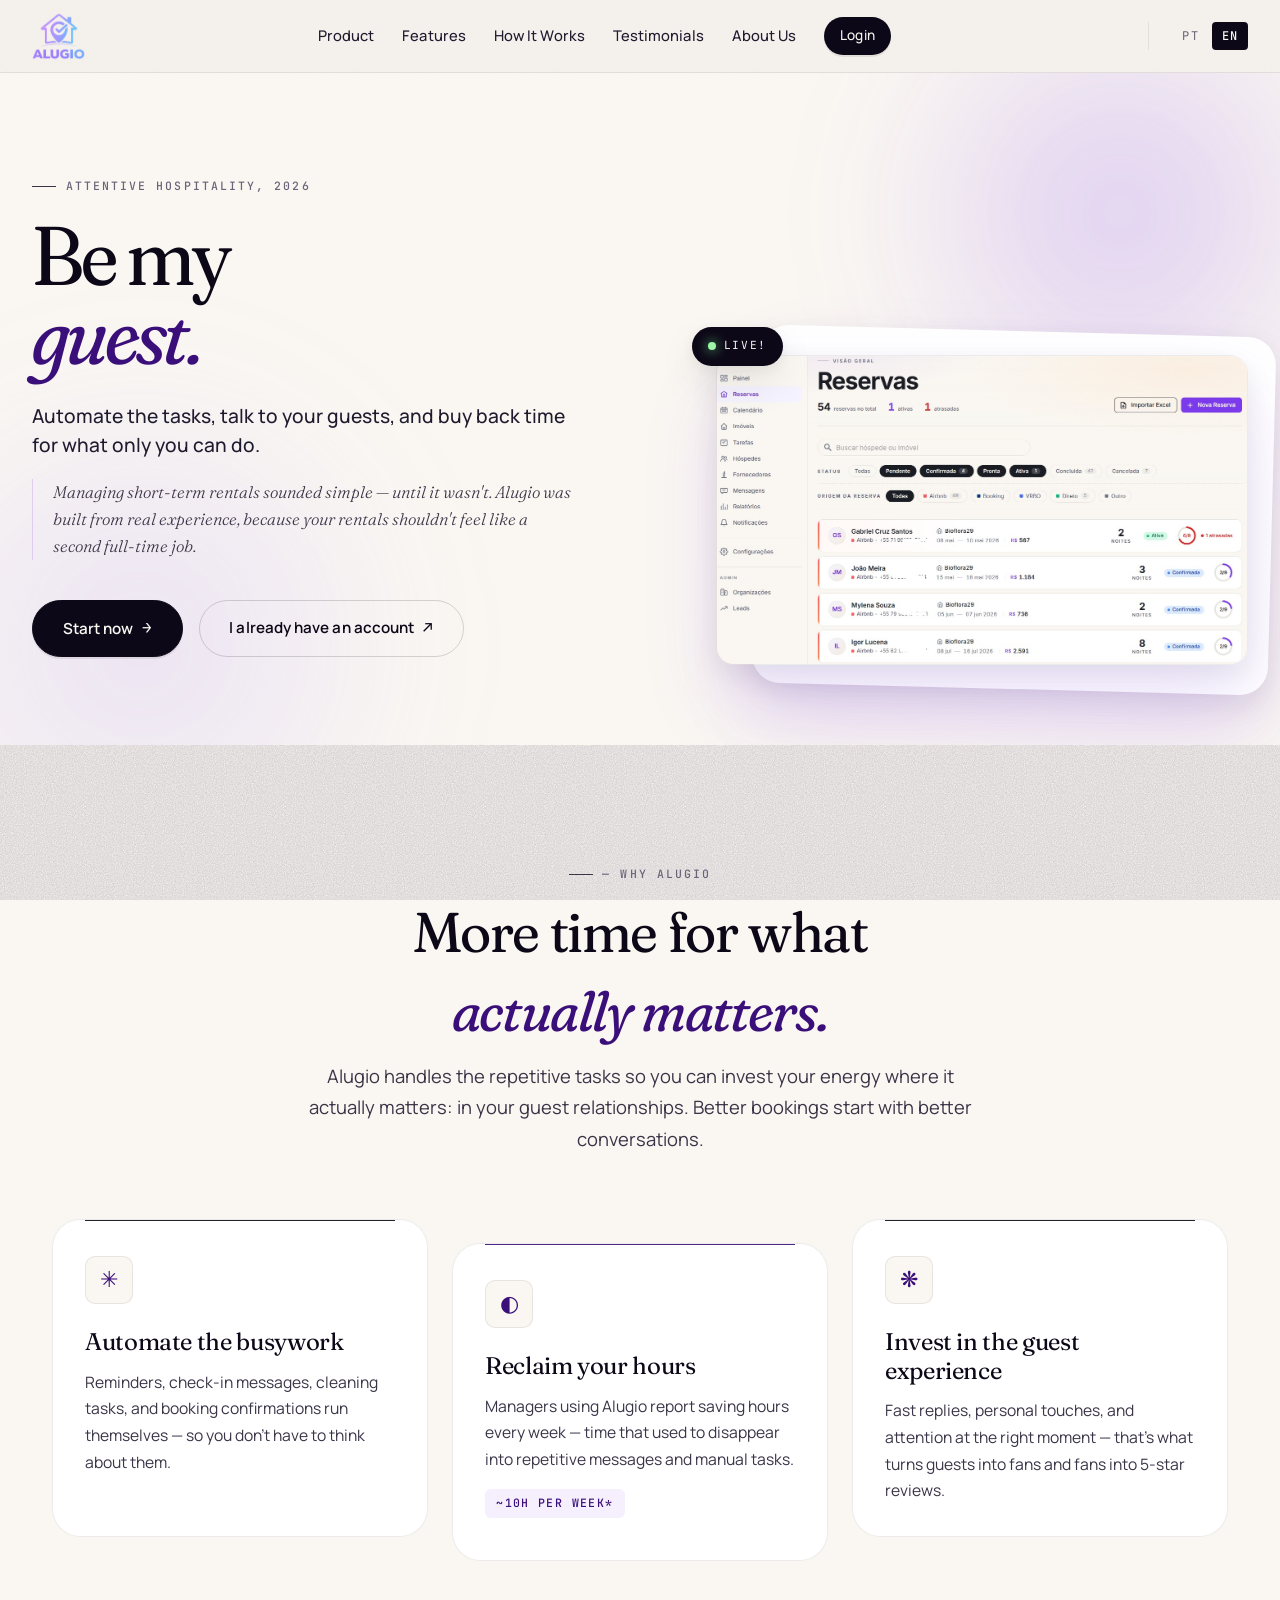
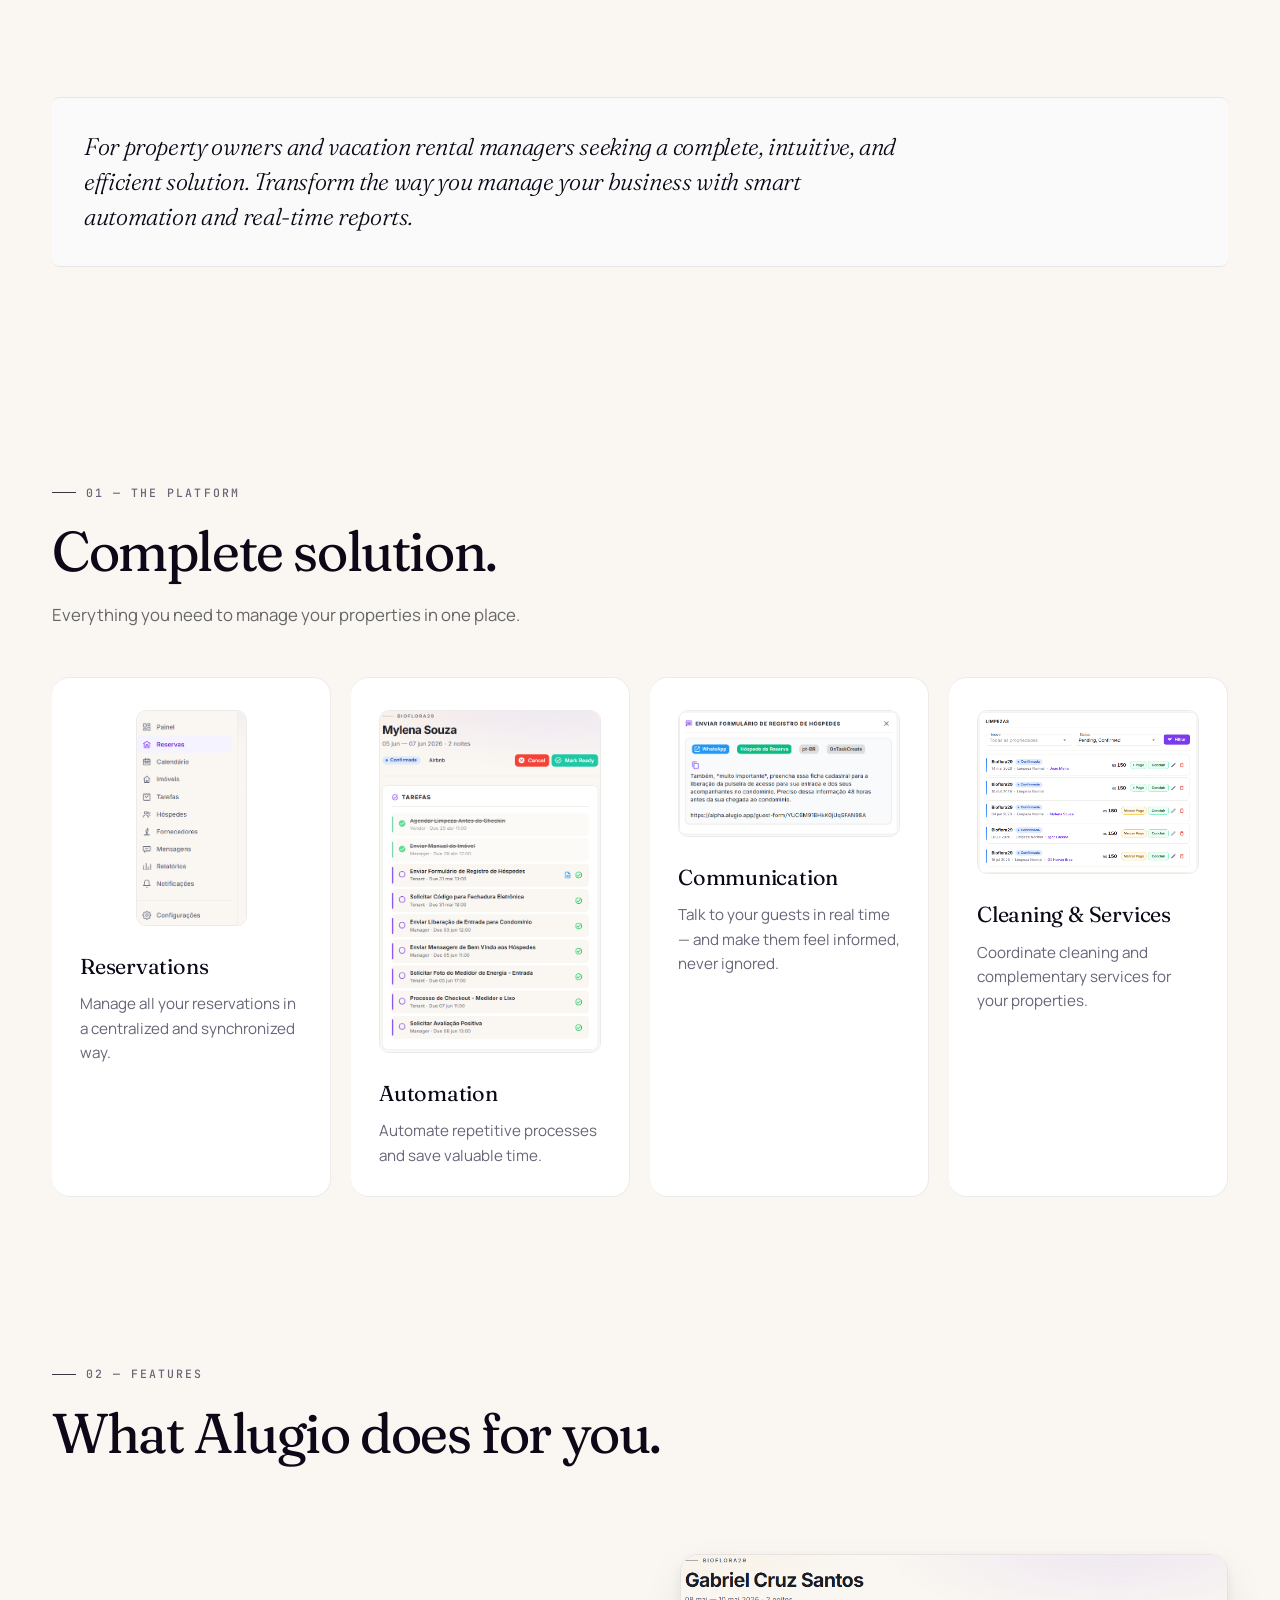
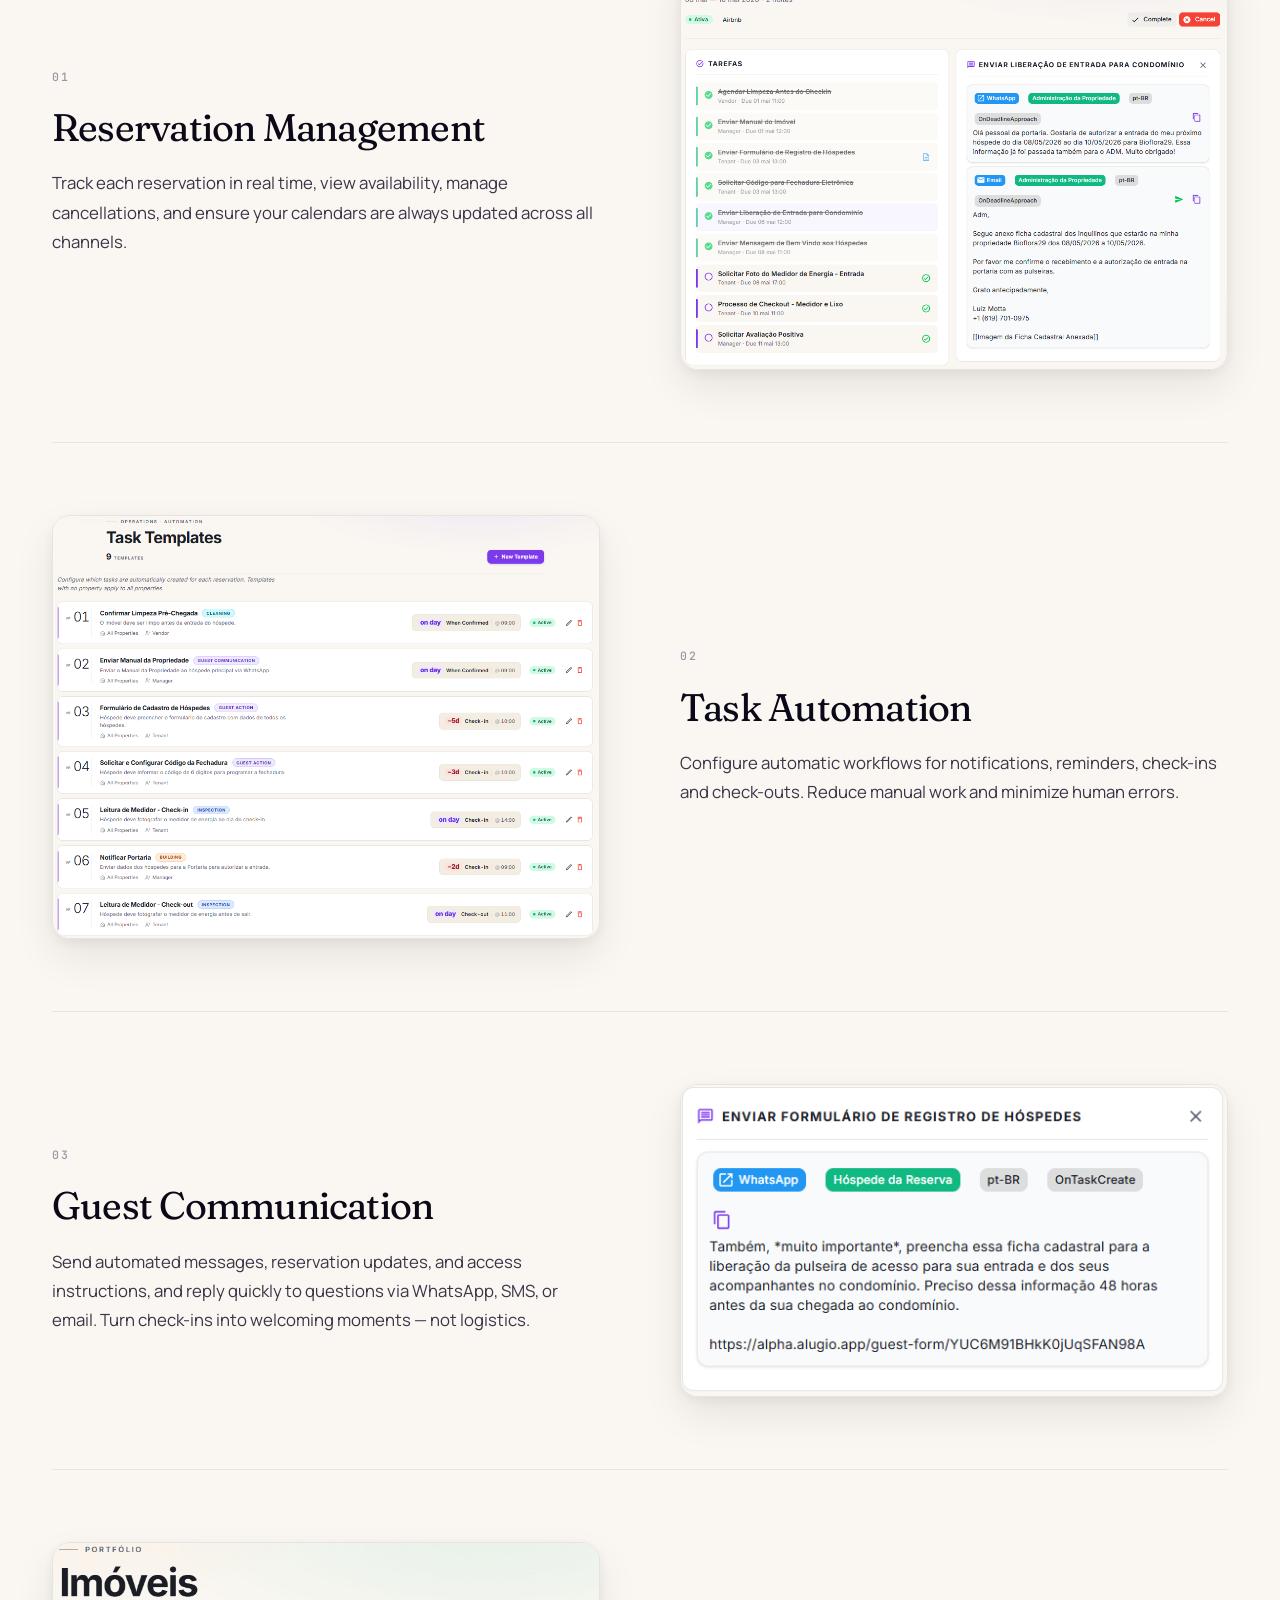
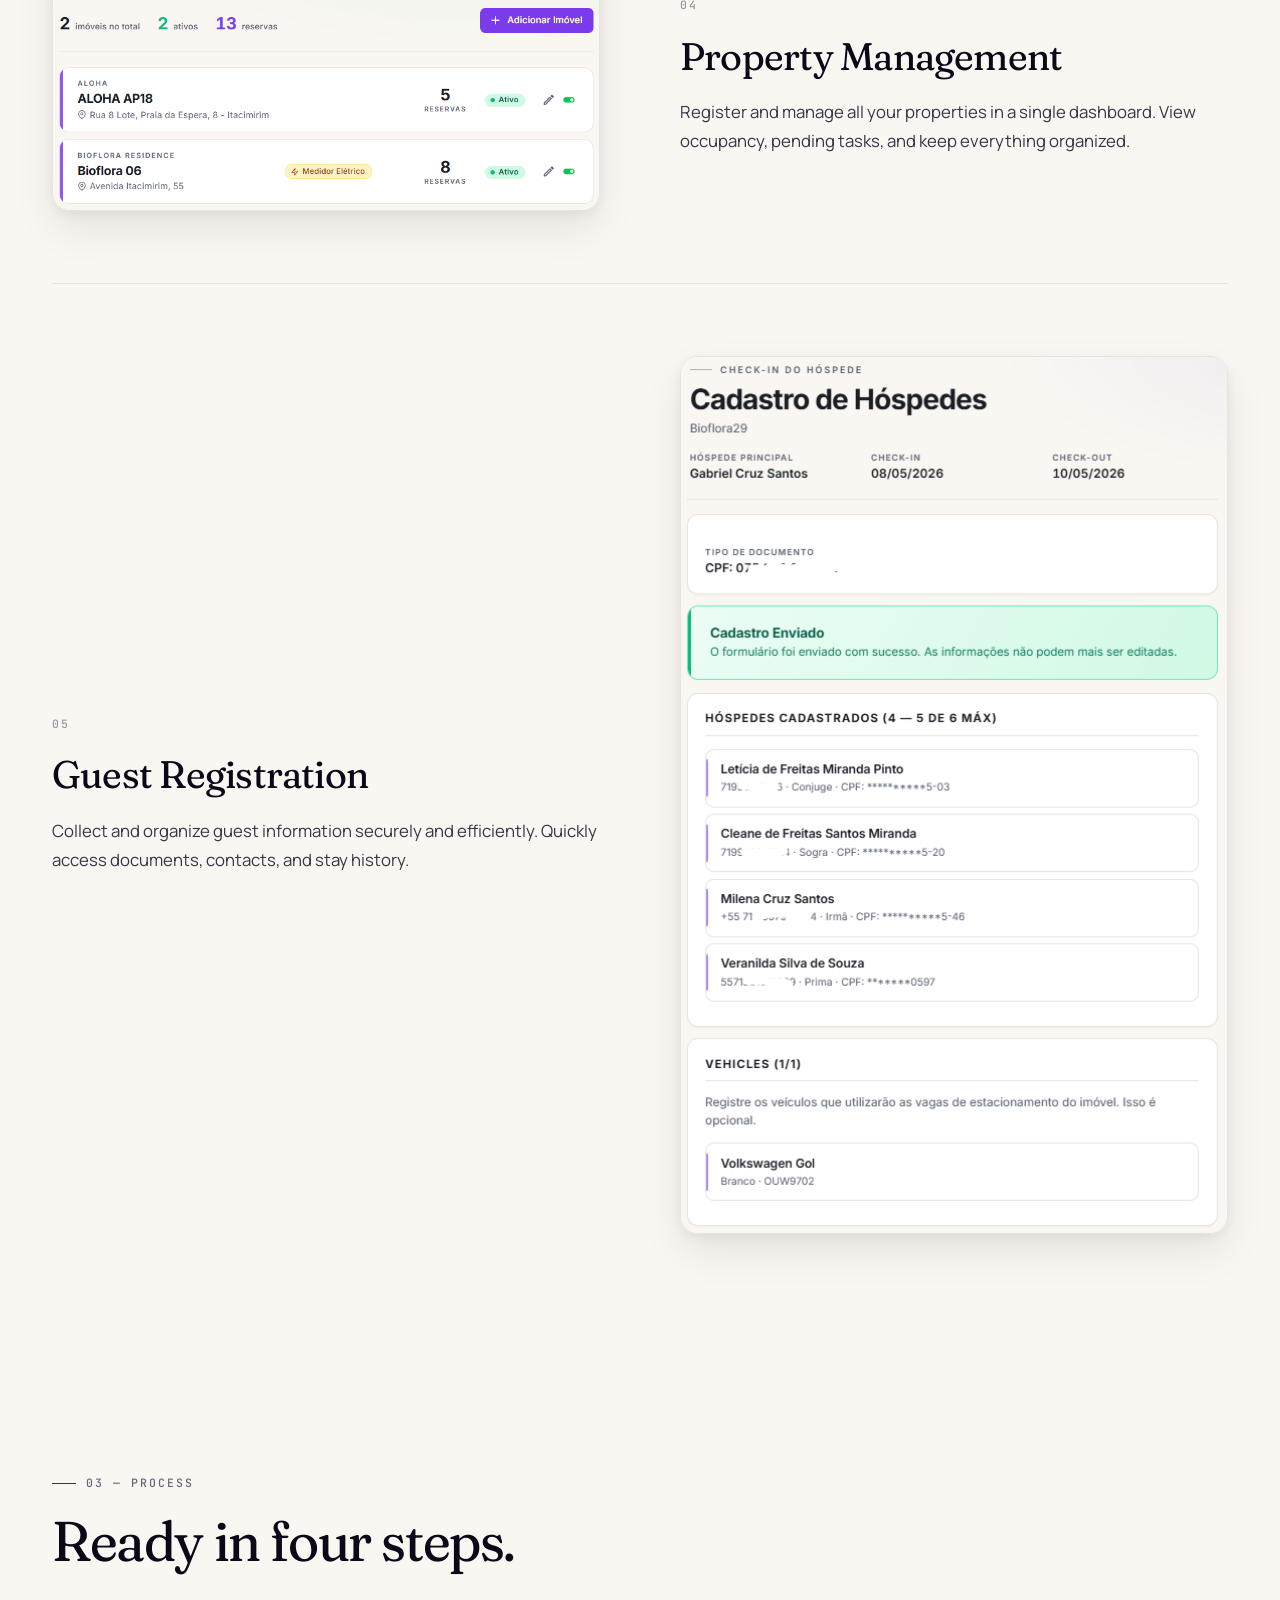
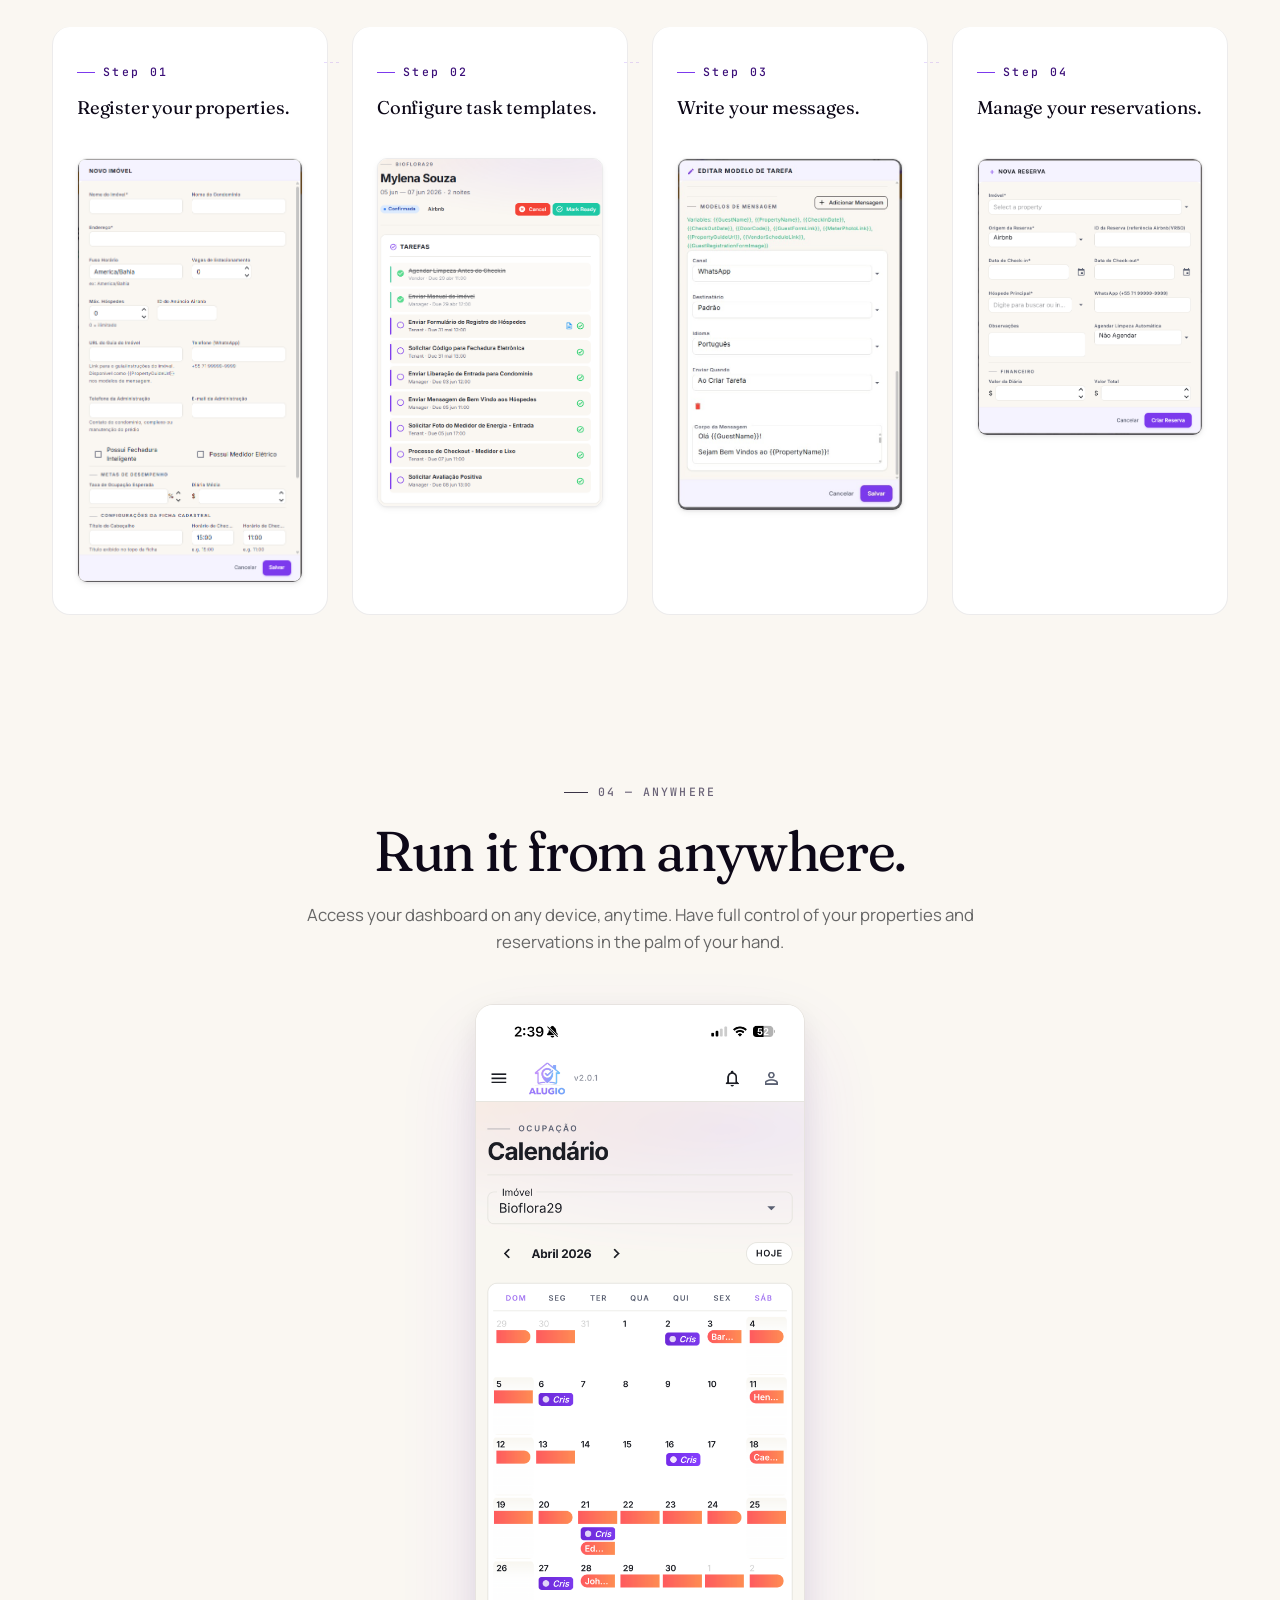
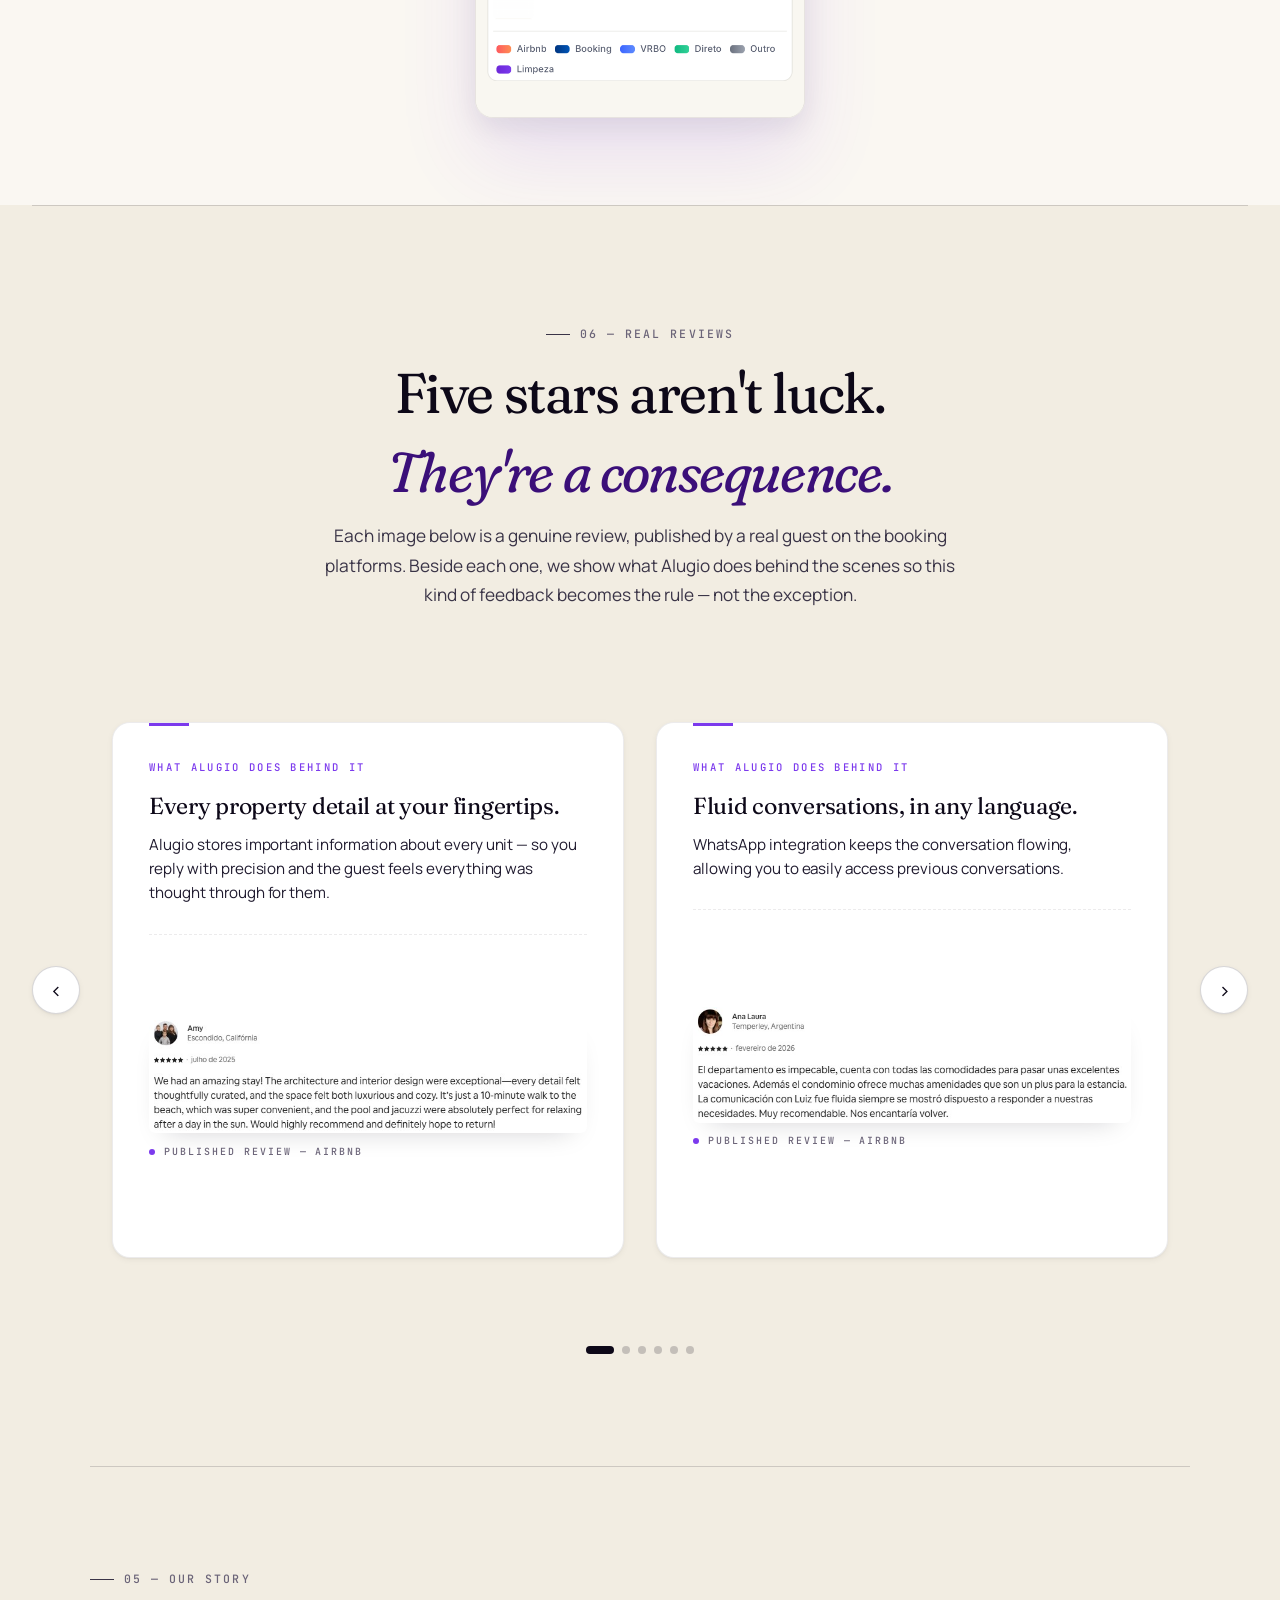
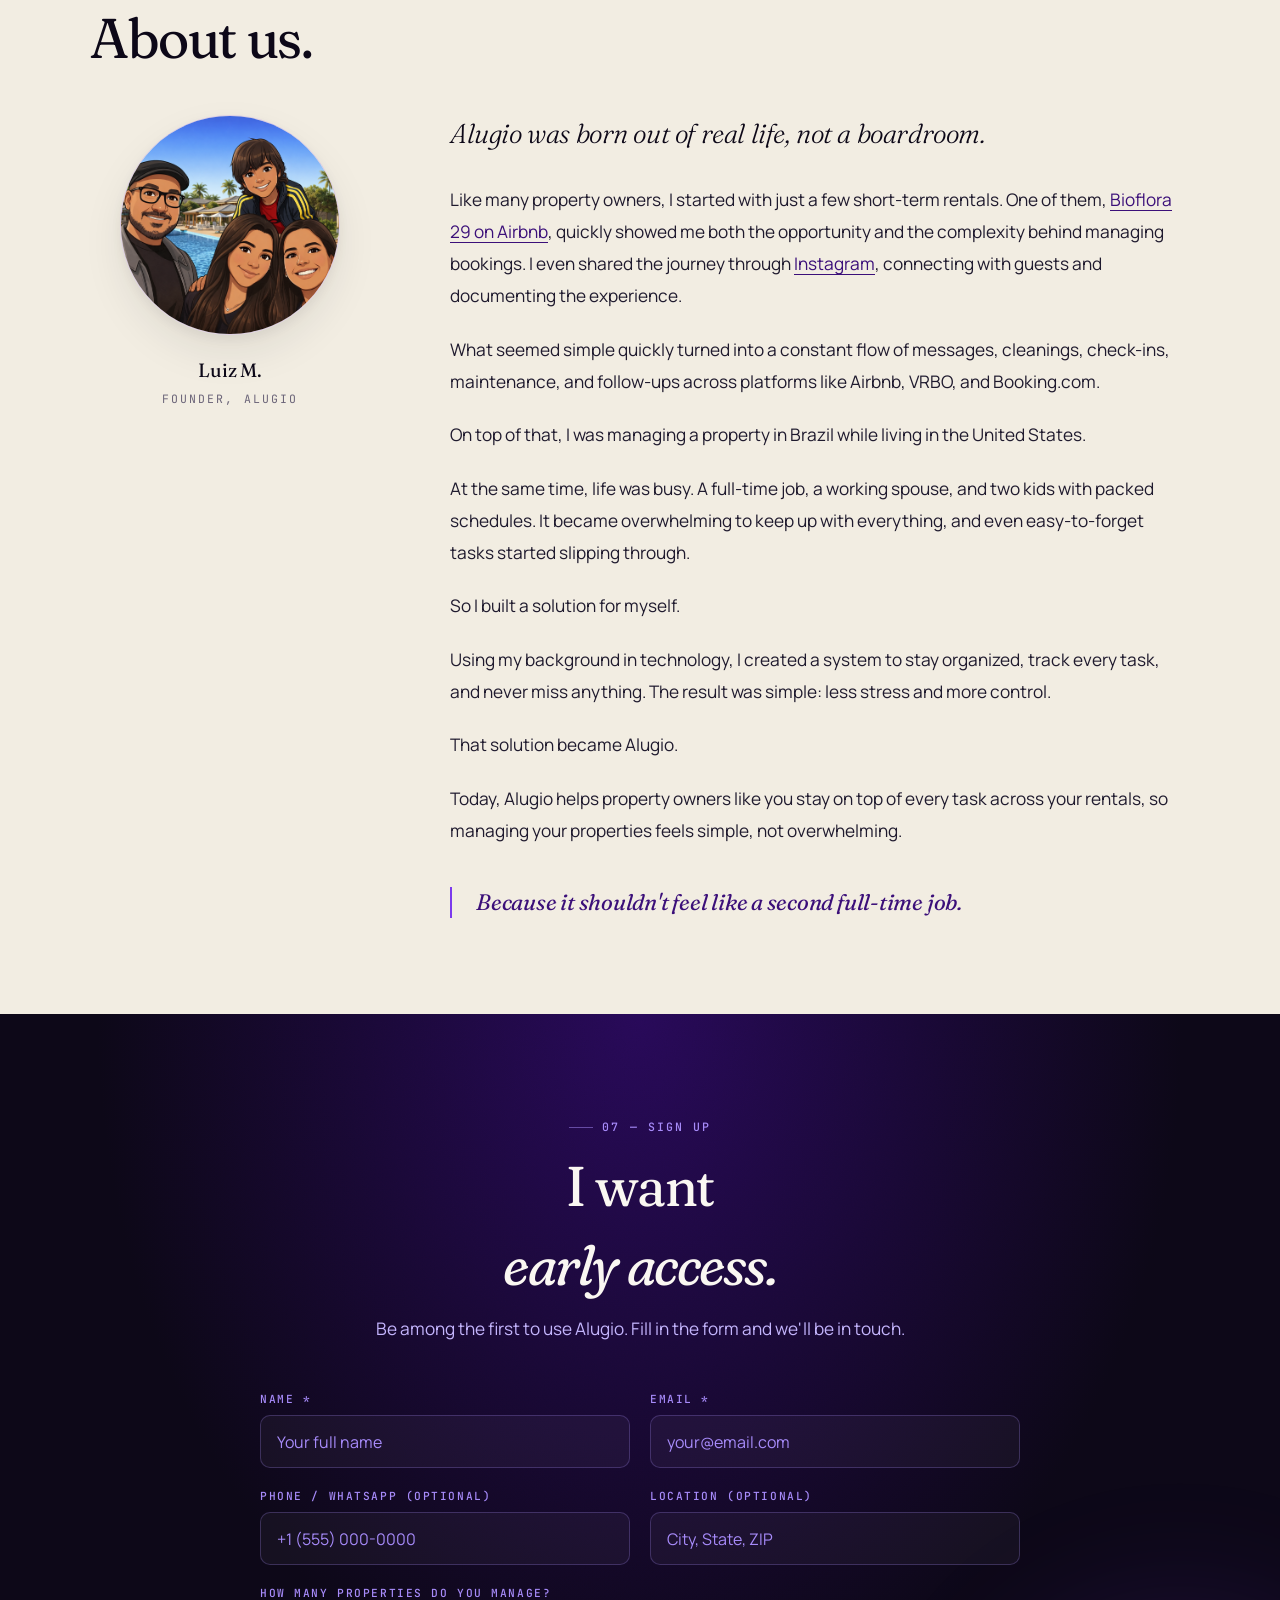
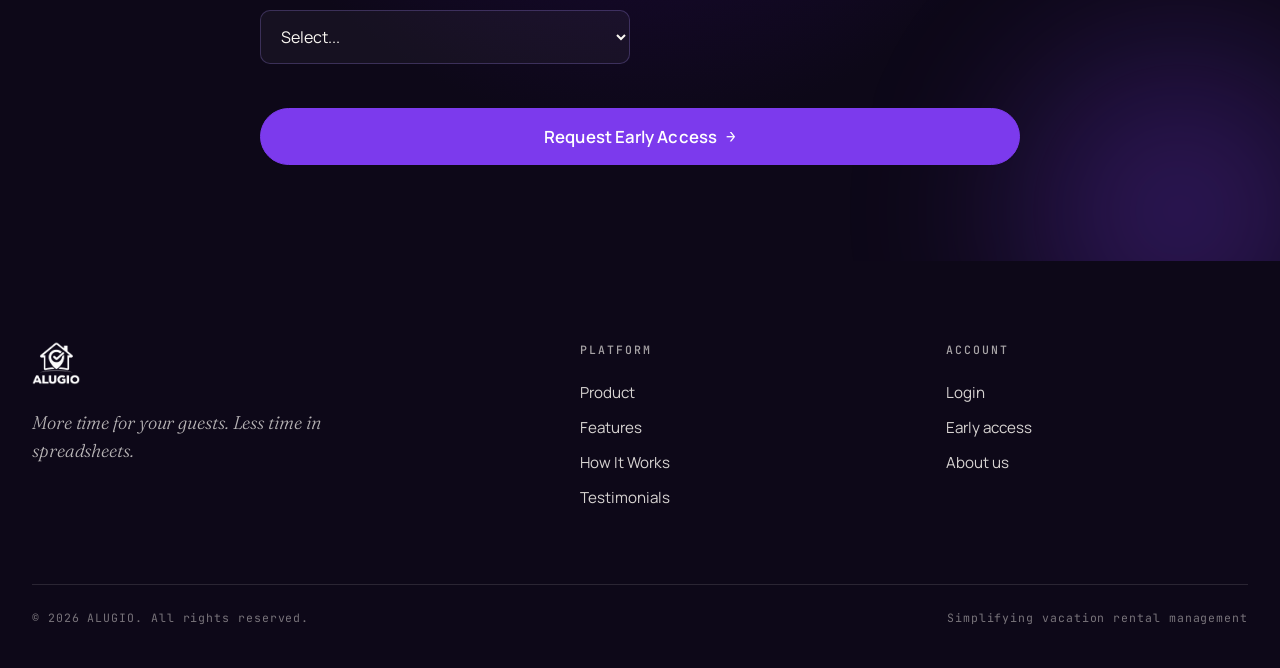
==== wwwroot/index.html @ 39a6cc1c "Move site assets into wwwroot/ for ASP.NET hosting Co-Authored-By: Claude Opus 4.7 <noreply@anthropi" ====
<!DOCTYPE html>
<html lang="pt">
<head>
    <meta charset="UTF-8">
    <meta name="viewport" content="width=device-width, initial-scale=1.0">
    <meta name="description" content="ALUGIO - Professional landing page for vacation rental property management">
    <title>ALUGIO - Gestão Simplificada de Aluguel de Temporada</title>

    <link rel="preconnect" href="https://fonts.googleapis.com">
    <link rel="preconnect" href="https://fonts.gstatic.com" crossorigin>
    <link rel="stylesheet" href="https://fonts.googleapis.com/css2?family=Fraunces:ital,opsz,wght,SOFT,WONK@0,9..144,300..700,0..100,0..1;1,9..144,300..700,0..100,0..1&family=JetBrains+Mono:wght@400;500&family=Manrope:wght@400;500;600;700&display=swap">

    <link rel="stylesheet" href="styles.css">
    <link rel="icon" type="image/png" href="assets/LOGO - SINGLE.png">

    <!-- Microsoft Clarity -->
    <script type="text/javascript">
        (function(c,l,a,r,i,t,y){
            c[a]=c[a]||function(){(c[a].q=c[a].q||[]).push(arguments)};
            t=l.createElement(r);t.async=1;t.src="https://www.clarity.ms/tag/"+i;
            y=l.getElementsByTagName(r)[0];y.parentNode.insertBefore(t,y);
        })(window, document, "clarity", "script", "w233c9wgcu");
    </script>
</head>
<body>
    <header>
        <div class="logo">
            <img src="assets/LOGO - SINGLE.png" alt="ALUGIO">
        </div>
        <nav id="main-nav">
            <a href="#produto" data-lang-pt="Produto" data-lang-en="Product">Produto</a>
            <a href="#funcionalidades" data-lang-pt="Recursos" data-lang-en="Features">Recursos</a>
            <a href="#como-funciona" data-lang-pt="Como Funciona" data-lang-en="How It Works">Como Funciona</a>
            <a href="#depoimentos" data-lang-pt="Depoimentos" data-lang-en="Testimonials">Depoimentos</a>
            <a href="#sobre" data-lang-pt="Sobre Nós" data-lang-en="About Us">Sobre Nós</a>
            <a href="https://alpha.alugio.app" target="_blank" rel="noopener" class="nav-login" data-lang-pt="Entrar" data-lang-en="Login">Entrar</a>
            <div class="language-toggle-mobile">
                <button id="lang-pt-mobile" data-lang="pt">PT</button>
                <button id="lang-en-mobile" data-lang="en">EN</button>
            </div>
        </nav>
        <div class="language-toggle">
            <button id="lang-pt" class="active" data-lang="pt">PT</button>
            <button id="lang-en" data-lang="en">EN</button>
        </div>
        <button class="hamburger" id="hamburger" aria-label="Menu" aria-expanded="false">
            <span></span><span></span><span></span>
        </button>
    </header>

    <main>
        <!-- Hero Section -->
        <section id="produto" class="hero">
            <div class="hero-grid">
                <div class="hero-content reveal">
                    <span class="eyebrow" data-lang-pt="Hospitalidade atenciosa, 2026" data-lang-en="Attentive hospitality, 2026">Hospitalidade atenciosa, 2026</span>
                    <h1 class="hero-headline">
                        <span data-lang-pt="Sinta-se" data-lang-en="Be my">Sinta-se</span>
                        <em data-lang-pt="convidado." data-lang-en="guest.">convidado.</em>
                    </h1>
                    <p class="hero-subtitle" data-lang-pt="Automatize as tarefas, comunique-se com hóspedes e ganhe tempo para o que só você pode fazer." data-lang-en="Automate the tasks, talk to your guests, and buy back time for what only you can do.">Automatize as tarefas, comunique-se com hóspedes e ganhe tempo para o que só você pode fazer.</p>
                    <p class="hero-tagline" data-lang-pt="Gerenciar aluguéis de temporada parecia simples — até que deixou de ser. O Alugio foi criado a partir de experiência real, porque seus imóveis não deveriam parecer um segundo emprego em período integral." data-lang-en="Managing short-term rentals sounded simple — until it wasn't. Alugio was built from real experience, because your rentals shouldn't feel like a second full-time job.">Gerenciar aluguéis de temporada parecia simples — até que deixou de ser. O Alugio foi criado a partir de experiência real, porque seus imóveis não deveriam parecer um segundo emprego em período integral.</p>
                    <div class="hero-cta-row">
                        <button class="cta-button" id="hero-cta" data-lang-pt="Comece agora" data-lang-en="Start now">Comece agora</button>
                        <a class="cta-button cta-button--outline" href="https://alpha.alugio.app" target="_blank" rel="noopener" data-lang-pt="Já tenho conta" data-lang-en="I already have an account">Já tenho conta</a>
                    </div>
                </div>
                <div class="hero-visual reveal" style="--reveal-delay: 200ms;">
                    <div class="hero-badge" data-lang-pt="Já Disponivel!" data-lang-en="Live!">Já Disponível!</div>
                    <div class="hero-screenshot">
                        <img src="assets/reservas.jpg" alt="ALUGIO App">
                    </div>
                </div>
            </div>
        </section>

        <!-- More Time for What Matters -->
        <section class="more-time-section">
            <span class="eyebrow reveal" data-lang-pt="— Por quê Alugio" data-lang-en="— Why Alugio">— Por quê Alugio</span>
            <h2 class="section-title reveal" data-lang-pt="Mais tempo para o que importa:" data-lang-en="More time for what">Mais tempo para o que importa:</h2>
            <h2 class="section-title section-title-accent reveal" style="--reveal-delay: 100ms;" data-lang-pt="seus hóspedes." data-lang-en="actually matters.">seus hóspedes.</h2>
            <p class="section-description reveal" style="--reveal-delay: 200ms;" data-lang-pt="O Alugio cuida das tarefas repetitivas para que você possa investir sua energia onde ela faz diferença: na relação com seus hóspedes. Reservas melhores começam com conversas melhores." data-lang-en="Alugio handles the repetitive tasks so you can invest your energy where it actually matters: in your guest relationships. Better bookings start with better conversations.">O Alugio cuida das tarefas repetitivas para que você possa investir sua energia onde ela faz diferença: na relação com seus hóspedes. Reservas melhores começam com conversas melhores.</p>

            <div class="more-time-grid">
                <div class="outcome-card reveal">
                    <div class="outcome-icon" aria-hidden="true">✳</div>
                    <h3 data-lang-pt="Automatize o trabalho repetitivo" data-lang-en="Automate the busywork">Automatize o trabalho repetitivo</h3>
                    <p data-lang-pt="Lembretes, mensagens de check-in, tarefas de limpeza e confirmações de reserva rodam sozinhos — sem você precisar pensar neles." data-lang-en="Reminders, check-in messages, cleaning tasks, and booking confirmations run themselves — so you don't have to think about them.">Lembretes, mensagens de check-in, tarefas de limpeza e confirmações de reserva rodam sozinhos — sem você precisar pensar neles.</p>
                </div>

                <div class="outcome-card reveal" style="--reveal-delay: 120ms;">
                    <div class="outcome-icon" aria-hidden="true">◐</div>
                    <h3 data-lang-pt="Recupere suas horas" data-lang-en="Reclaim your hours">Recupere suas horas</h3>
                    <p data-lang-pt="Gestores que usam o Alugio relatam economizar horas toda semana — tempo que antes se perdia em mensagens repetitivas e tarefas manuais." data-lang-en="Managers using Alugio report saving hours every week — time that used to disappear into repetitive messages and manual tasks.">Gestores que usam o Alugio relatam economizar horas toda semana — tempo que antes se perdia em mensagens repetitivas e tarefas manuais.</p>
                    <span class="stat" data-lang-pt="~10h por semana*" data-lang-en="~10h per week*">~10h por semana*</span>
                </div>

                <div class="outcome-card reveal" style="--reveal-delay: 240ms;">
                    <div class="outcome-icon" aria-hidden="true">❋</div>
                    <h3 data-lang-pt="Invista na experiência do hóspede" data-lang-en="Invest in the guest experience">Invista na experiência do hóspede</h3>
                    <p data-lang-pt="Respostas rápidas, toques pessoais e atenção no momento certo — é isso que transforma hóspedes em fãs e fãs em avaliações 5 estrelas." data-lang-en="Fast replies, personal touches, and attention at the right moment — that's what turns guests into fans and fans into 5-star reviews.">Respostas rápidas, toques pessoais e atenção no momento certo — é isso que transforma hóspedes em fãs e fãs em avaliações 5 estrelas.</p>
                </div>
            </div>
        </section>

        <!-- Features Intro -->
        <section class="section">
            <div class="features-intro">
                <p data-lang-pt="Para proprietários e gestores de imóveis de aluguel de temporada que buscam uma solução completa, intuitiva e eficiente. Transforme a forma como você administra seus negócios com automação inteligente e relatórios em tempo real." data-lang-en="For property owners and vacation rental managers seeking a complete, intuitive, and efficient solution. Transform the way you manage your business with smart automation and real-time reports.">Para proprietários e gestores de imóveis de aluguel de temporada que buscam uma solução completa, intuitiva e eficiente. Transforme a forma como você administra seus negócios com automação inteligente e relatórios em tempo real.</p>
            </div>
        </section>

        <!-- Complete Solution Section -->
        <section id="funcionalidades" class="section">
            <span class="eyebrow reveal" data-lang-pt="01 — A plataforma" data-lang-en="01 — The platform">01 — A plataforma</span>
            <h2 class="section-title reveal" data-lang-pt="Solução completa." data-lang-en="Complete solution.">Solução completa.</h2>
            <p class="section-description reveal" style="--reveal-delay: 100ms;" data-lang-pt="Tudo o que você precisa para gerenciar suas propriedades em um único lugar." data-lang-en="Everything you need to manage your properties in one place.">Tudo o que você precisa para gerenciar suas propriedades em um único lugar.</p>

            <div class="features-grid">
                <div class="feature-card reveal">
                    <img src="assets/MenuBar-Reservas.png" alt="Reservas" class="img-half">
                    <h3 data-lang-pt="Reservas" data-lang-en="Reservations">Reservas</h3>
                    <p data-lang-pt="Gerencie todas as suas reservas de forma centralizada e sincronizada." data-lang-en="Manage all your reservations in a centralized and synchronized way.">Gerencie todas as suas reservas de forma centralizada e sincronizada.</p>
                </div>

                <div class="feature-card reveal" style="--reveal-delay: 100ms;">
                    <img src="assets/Reservas-Tarefas.png" alt="Automação">
                    <h3 data-lang-pt="Automação" data-lang-en="Automation">Automação</h3>
                    <p data-lang-pt="Automatize processos repetitivos e economize tempo valioso." data-lang-en="Automate repetitive processes and save valuable time.">Automatize processos repetitivos e economize tempo valioso.</p>
                </div>

                <div class="feature-card reveal" style="--reveal-delay: 200ms;">
                    <img src="assets/Tarefas-Mensagens.png" alt="Comunicação">
                    <h3 data-lang-pt="Comunicação" data-lang-en="Communication">Comunicação</h3>
                    <p data-lang-pt="Converse com seus hóspedes em tempo real — e faça com que se sintam informados, nunca ignorados." data-lang-en="Talk to your guests in real time — and make them feel informed, never ignored.">Converse com seus hóspedes em tempo real — e faça com que se sintam informados, nunca ignorados.</p>
                </div>

                <div class="feature-card reveal" style="--reveal-delay: 300ms;">
                    <img src="assets/Fornecedores-Limpezas.png" alt="Limpezas">
                    <h3 data-lang-pt="Limpezas & Serviços" data-lang-en="Cleaning & Services">Limpezas & Serviços</h3>
                    <p data-lang-pt="Coordene limpezas e serviços complementares para suas propriedades." data-lang-en="Coordinate cleaning and complementary services for your properties.">Coordene limpezas e serviços complementares para suas propriedades.</p>
                </div>
            </div>
        </section>

        <!-- Features Detail Section -->
        <section class="section">
            <span class="eyebrow reveal" data-lang-pt="02 — Recursos" data-lang-en="02 — Features">02 — Recursos</span>
            <h2 class="section-title reveal" data-lang-pt="O que o Alugio faz por você." data-lang-en="What Alugio does for you.">O que o Alugio faz por você.</h2>

            <!-- Row 1: Gestão de Reservas -->
            <div class="detail-row">
                <div class="detail-text">
                    <h3 data-lang-pt="Gestão de Reservas" data-lang-en="Reservation Management">Gestão de Reservas</h3>
                    <p data-lang-pt="Acompanhe cada reserva em tempo real, visualize disponibilidades, gerencie cancelamentos e garanta que seus calendários estejam sempre atualizados em todos os canais." data-lang-en="Track each reservation in real time, view availability, manage cancellations, and ensure your calendars are always updated across all channels.">Acompanhe cada reserva em tempo real, visualize disponibilidades, gerencie cancelamentos e garanta que seus calendários estejam sempre atualizados em todos os canais.</p>
                </div>
                <div class="detail-image">
                    <img src="assets/Reservas-Detalhes.png" alt="Gestão de Reservas">
                </div>
            </div>

            <!-- Row 2: Automação de Tarefas (image left) -->
            <div class="detail-row reverse">
                <div class="detail-text">
                    <h3 data-lang-pt="Automação de Tarefas" data-lang-en="Task Automation">Automação de Tarefas</h3>
                    <p data-lang-pt="Configure fluxos de trabalho automáticos para notificações, lembretes, check-ins e check-outs. Reduza trabalho manual e minimize erros humanos." data-lang-en="Configure automatic workflows for notifications, reminders, check-ins and check-outs. Reduce manual work and minimize human errors.">Configure fluxos de trabalho automáticos para notificações, lembretes, check-ins e check-outs. Reduza trabalho manual e minimize erros humanos.</p>
                </div>
                <div class="detail-image">
                    <img src="assets/Tarefas-Modelos.png" alt="Automação de Tarefas">
                </div>
            </div>

            <!-- Row 3: Comunicação com Hóspedes -->
            <div class="detail-row">
                <div class="detail-text">
                    <h3 data-lang-pt="Comunicação com Hóspedes" data-lang-en="Guest Communication">Comunicação com Hóspedes</h3>
                    <p data-lang-pt="Envie mensagens automáticas, atualizações de reserva e instruções de acesso, e responda rapidamente a dúvidas via WhatsApp, SMS ou e-mail. Transforme check-ins em momentos de acolhimento — não em logística." data-lang-en="Send automated messages, reservation updates, and access instructions, and reply quickly to questions via WhatsApp, SMS, or email. Turn check-ins into welcoming moments — not logistics.">Envie mensagens automáticas, atualizações de reserva e instruções de acesso, e responda rapidamente a dúvidas via WhatsApp, SMS ou e-mail. Transforme check-ins em momentos de acolhimento — não em logística.</p>
                </div>
                <div class="detail-image">
                    <img src="assets/Tarefas-Mensagens.png" alt="Comunicação com Hóspedes">
                </div>
            </div>

            <!-- Row 4: Gestão de Imóveis (image left) -->
            <div class="detail-row reverse">
                <div class="detail-text">
                    <h3 data-lang-pt="Gestão de Imóveis" data-lang-en="Property Management">Gestão de Imóveis</h3>
                    <p data-lang-pt="Cadastre e gerencie todos os seus imóveis em um único painel. Visualize ocupação, tarefas pendentes e mantenha tudo organizado." data-lang-en="Register and manage all your properties in a single dashboard. View occupancy, pending tasks, and keep everything organized.">Cadastre e gerencie todos os seus imóveis em um único painel. Visualize ocupação, tarefas pendentes e mantenha tudo organizado.</p>
                </div>
                <div class="detail-image">
                    <img src="assets/Imoveis-list.png" alt="Gestão de Imóveis">
                </div>
            </div>

            <!-- Row 5: Cadastro de Hóspedes -->
            <div class="detail-row">
                <div class="detail-text">
                    <h3 data-lang-pt="Cadastro de Hóspedes" data-lang-en="Guest Registration">Cadastro de Hóspedes</h3>
                    <p data-lang-pt="Colete e organize as informações de todos os hóspedes de forma segura e eficiente. Tenha acesso rápido a documentos, contatos e histórico de estadias." data-lang-en="Collect and organize guest information securely and efficiently. Quickly access documents, contacts, and stay history.">Colete e organize as informações de todos os hóspedes de forma segura e eficiente. Tenha acesso rápido a documentos, contatos e histórico de estadias.</p>
                </div>
                <div class="detail-image">
                    <img src="assets/Reservas-FichaDeCadastro.png" alt="Cadastro de Hóspedes">
                </div>
            </div>
        </section>

        <!-- Process Section -->
        <section id="como-funciona" class="section">
            <span class="eyebrow reveal" data-lang-pt="03 — Processo" data-lang-en="03 — Process">03 — Processo</span>
            <h2 class="section-title reveal" data-lang-pt="Pronto em quatro passos." data-lang-en="Ready in four steps.">Pronto em quatro passos.</h2>

            <div class="steps-container">
                <div class="step reveal">
                    <div class="step-number" data-lang-pt="Passo 01" data-lang-en="Step 01">Passo 01</div>
                    <div class="step-title" data-lang-pt="Cadastre seus imóveis." data-lang-en="Register your properties.">Cadastre seus imóveis.</div>
                    <img src="assets/Imovies-NovoImovel.png" alt="Cadastre seus imóveis">
                </div>
                <div class="step reveal" style="--reveal-delay: 100ms;">
                    <div class="step-number" data-lang-pt="Passo 02" data-lang-en="Step 02">Passo 02</div>
                    <div class="step-title" data-lang-pt="Configure modelos de tarefas." data-lang-en="Configure task templates.">Configure modelos de tarefas.</div>
                    <img src="assets/Reservas-Tarefas.png" alt="Configure seus modelos de tarefas">
                </div>
                <div class="step reveal" style="--reveal-delay: 200ms;">
                    <div class="step-number" data-lang-pt="Passo 03" data-lang-en="Step 03">Passo 03</div>
                    <div class="step-title" data-lang-pt="Escreva suas mensagens." data-lang-en="Write your messages.">Escreva suas mensagens.</div>
                    <img src="assets/Mensagem-Modelo.jpg" alt="Configure suas mensagens">
                </div>
                <div class="step reveal" style="--reveal-delay: 300ms;">
                    <div class="step-number" data-lang-pt="Passo 04" data-lang-en="Step 04">Passo 04</div>
                    <div class="step-title" data-lang-pt="Gerencie suas reservas." data-lang-en="Manage your reservations.">Gerencie suas reservas.</div>
                    <img src="assets/Reservas-NovaReserva.png" alt="Gerencie suas reservas">
                </div>
            </div>
        </section>

        <!-- Management Section -->
        <section id="anywhere" class="section">
            <span class="eyebrow reveal" data-lang-pt="04 — Mobilidade" data-lang-en="04 — Anywhere">04 — Mobilidade</span>
            <h2 class="section-title reveal" data-lang-pt="Gerencie de onde estiver." data-lang-en="Run it from anywhere.">Gerencie de onde estiver.</h2>
            <p class="section-description reveal" style="--reveal-delay: 100ms;" data-lang-pt="Acesse seu painel em qualquer dispositivo, a qualquer hora. Tenha controle total sobre suas propriedades e reservas na palma da sua mão." data-lang-en="Access your dashboard on any device, anytime. Have full control of your properties and reservations in the palm of your hand.">Acesse seu painel em qualquer dispositivo, a qualquer hora. Tenha controle total sobre suas propriedades e reservas na palma da sua mão.</p>
            <div class="management-screenshot reveal" style="--reveal-delay: 200ms;">
                <img src="assets/calendario.png" alt="Calendário ALUGIO">
            </div>
        </section>
    </main>

        <!-- Testimonials Section -->
    <!-- The images are real, unedited guest reviews. The copy on each card explains the Alugio capability behind that kind of feedback. -->
    <section id="depoimentos" class="testimonials-section">
        <div class="testimonials-inner">
            <span class="eyebrow reveal" data-lang-pt="06 — Avaliações reais" data-lang-en="06 — Real reviews">06 — Avaliações reais</span>
            <h2 class="section-title reveal" data-lang-pt="Cinco estrelas não são sorte." data-lang-en="Five stars aren't luck.">Cinco estrelas não são sorte.</h2>
            <h2 class="section-title section-title-accent reveal" style="--reveal-delay: 100ms;" data-lang-pt="São consequência." data-lang-en="They're a consequence.">São consequência.</h2>
            <p class="section-description reveal" style="--reveal-delay: 200ms;" data-lang-pt="Cada imagem abaixo é uma avaliação genuína, publicada por um hóspede real nas plataformas de reserva. Ao lado de cada uma, mostramos o que o Alugio faz nos bastidores para que esse tipo de feedback se repita — em vez de acontecer por acaso." data-lang-en="Each image below is a genuine review, published by a real guest on the booking platforms. Beside each one, we show what Alugio does behind the scenes so this kind of feedback becomes the rule — not the exception.">Cada imagem abaixo é uma avaliação genuína, publicada por um hóspede real nas plataformas de reserva. Ao lado de cada uma, mostramos o que o Alugio faz nos bastidores para que esse tipo de feedback se repita — em vez de acontecer por acaso.</p>

            <div class="carousel" id="testimonials-carousel">
                <button class="carousel-arrow prev" type="button" aria-label="Previous" aria-controls="testimonials-track">‹</button>

                <div class="carousel-viewport">
                    <div class="carousel-track" id="testimonials-track" aria-live="polite">

                        <article class="testimonial-card">
                            <div class="testimonial-card-inner">
                                <span class="testimonial-tag" data-lang-pt="O que o Alugio faz por trás" data-lang-en="What Alugio does behind it">O que o Alugio faz por trás</span>
                                <h3 class="testimonial-headline" data-lang-pt="Cada detalhe do imóvel ao alcance da mão." data-lang-en="Every property detail at your fingertips.">Cada detalhe do imóvel ao alcance da mão.</h3>
                                <p class="testimonial-blurb" data-lang-pt="O Alugio guarda informações importantes de cada unidade — assim você responde com precisão e o hóspede sente que tudo foi pensado para ele." data-lang-en="Alugio stores important information about every unit — so you reply with precision and the guest feels everything was thought through for them.">O Alugio guarda informações importantes de cada unidade — assim você responde com precisão e o hóspede sente que tudo foi pensado para ele.</p>
                                <figure class="testimonial-figure">
                                    <img class="testimonial-photo" src="assets/testimonials/amy.jpg" alt="Avaliação 5 estrelas de Amy, Escondido, Califórnia, julho de 2025" loading="lazy">
                                    <figcaption class="testimonial-caption" data-lang-pt="Avaliação publicada — Airbnb" data-lang-en="Published review — Airbnb">Avaliação publicada — Airbnb</figcaption>
                                </figure>
                            </div>
                        </article>

                        <article class="testimonial-card">
                            <div class="testimonial-card-inner">
                                <span class="testimonial-tag" data-lang-pt="O que o Alugio faz por trás" data-lang-en="What Alugio does behind it">O que o Alugio faz por trás</span>
                                <h3 class="testimonial-headline" data-lang-pt="Conversas fluidas, em qualquer idioma." data-lang-en="Fluid conversations, in any language.">Conversas fluidas, em qualquer idioma.</h3>
                                <p class="testimonial-blurb" data-lang-pt="A integração com o WhatsApp mantém o diálogo ágil, fazendo você acessar rapidamente as mensagens com os hóspedes." data-lang-en="WhatsApp integration keeps the conversation flowing, allowing you to easily access previous conversations.">A integração com o WhatsApp mantém o diálogo ágil, fazendo você acessar rapidamente as mensagens com os hóspedes.</p>
                                <figure class="testimonial-figure">
                                    <img class="testimonial-photo" src="assets/testimonials/analaura.jpg" alt="Avaliação 5 estrelas de Ana Laura, Temperley, Argentina, fevereiro de 2026" loading="lazy">
                                    <figcaption class="testimonial-caption" data-lang-pt="Avaliação publicada — Airbnb" data-lang-en="Published review — Airbnb">Avaliação publicada — Airbnb</figcaption>
                                </figure>
                            </div>
                        </article>

                        <article class="testimonial-card">
                            <div class="testimonial-card-inner">
                                <span class="testimonial-tag" data-lang-pt="O que o Alugio faz por trás" data-lang-en="What Alugio does behind it">O que o Alugio faz por trás</span>
                                <h3 class="testimonial-headline" data-lang-pt="Nenhum check-in perde um passo." data-lang-en="No check-in misses a step.">Nenhum check-in perde um passo.</h3>
                                <p class="testimonial-blurb" data-lang-pt="Tarefas automáticas lembram você do que precisa ser feito — boas-vindas, instruções, confirmações — para que cada chegada pareça planejada, mesmo na correria." data-lang-en="Automated tasks prompt you for what needs doing — welcome notes, instructions, confirmations — so every arrival feels planned, even when you're slammed.">Tarefas automáticas lembram você do que precisa ser feito — boas-vindas, instruções, confirmações — para que cada chegada pareça planejada, mesmo na correria.</p>
                                <figure class="testimonial-figure">
                                    <img class="testimonial-photo" src="assets/testimonials/beatriz.jpg" alt="Avaliação 5 estrelas de Beatriz" loading="lazy">
                                    <figcaption class="testimonial-caption" data-lang-pt="Avaliação publicada — Airbnb" data-lang-en="Published review — Airbnb">Avaliação publicada — Airbnb</figcaption>
                                </figure>
                            </div>
                        </article>

                        <article class="testimonial-card">
                            <div class="testimonial-card-inner">
                                <span class="testimonial-tag" data-lang-pt="O que o Alugio faz por trás" data-lang-en="What Alugio does behind it">O que o Alugio faz por trás</span>
                                <h3 class="testimonial-headline" data-lang-pt="Resposta rápida vira hábito." data-lang-en="Fast replies become a habit.">Resposta rápida vira hábito.</h3>
                                <p class="testimonial-blurb" data-lang-pt="Notificações inteligentes te alcançam no momento certo — antes que o hóspede precise repetir a pergunta. Comunicar bem deixa de exigir vigilância." data-lang-en="Smart notifications reach you at the right moment — before the guest has to ask twice. Good communication stops requiring constant vigilance.">Notificações inteligentes te alcançam no momento certo — antes que o hóspede precise repetir a pergunta. Comunicar bem deixa de exigir vigilância.</p>
                                <figure class="testimonial-figure">
                                    <img class="testimonial-photo" src="assets/testimonials/bruno.jpg" alt="Avaliação 5 estrelas de Bruno, Bahia, outubro de 2025" loading="lazy">
                                    <figcaption class="testimonial-caption" data-lang-pt="Avaliação publicada — Airbnb" data-lang-en="Published review — Airbnb">Avaliação publicada — Airbnb</figcaption>
                                </figure>
                            </div>
                        </article>

                        <article class="testimonial-card">
                            <div class="testimonial-card-inner">
                                <span class="testimonial-tag" data-lang-pt="O que o Alugio faz por trás" data-lang-en="What Alugio does behind it">O que o Alugio faz por trás</span>
                                <h3 class="testimonial-headline" data-lang-pt="O imóvel sempre pronto, sem exceção." data-lang-en="The property always ready — no exceptions.">O imóvel sempre pronto, sem exceção.</h3>
                                <p class="testimonial-blurb" data-lang-pt="Checklists de preparação e fotos de saída padronizam o que sai e o que entra. A sensação de “tudo no lugar” deixa de depender da memória de cada faxineiro." data-lang-en="Prep checklists and exit photos standardize every turnover. The feeling of “everything in place” stops depending on each cleaner's memory.">Checklists de preparação e fotos de saída padronizam o que sai e o que entra. A sensação de “tudo no lugar” deixa de depender da memória de cada faxineiro.</p>
                                <figure class="testimonial-figure">
                                    <img class="testimonial-photo" src="assets/testimonials/felipe.jpg" alt="Avaliação 5 estrelas de Felipe, Bahia, setembro de 2025" loading="lazy">
                                    <figcaption class="testimonial-caption" data-lang-pt="Avaliação publicada — Airbnb" data-lang-en="Published review — Airbnb">Avaliação publicada — Airbnb</figcaption>
                                </figure>
                            </div>
                        </article>

                        <article class="testimonial-card">
                            <div class="testimonial-card-inner">
                                <span class="testimonial-tag" data-lang-pt="O que o Alugio faz por trás" data-lang-en="What Alugio does behind it">O que o Alugio faz por trás</span>
                                <h3 class="testimonial-headline" data-lang-pt="Limpeza coordenada em segundo plano." data-lang-en="Cleaning coordinated in the background.">Limpeza coordenada em segundo plano.</h3>
                                <p class="testimonial-blurb" data-lang-pt="Tarefas de limpeza e confirmações são gerenciadas facilmente. Você para de orquestrar a limpeza manualmente — e o imóvel está pronto antes da próxima chave." data-lang-en="Cleaning tasks and confirmations are easily managed. You stop orchestrating manual cleaning tasks — and the property is ready before the next key drops.">Tarefas de limpeza e confirmações são gerenciadas facilmente. Você para de orquestrar a limpeza manualmente — e o imóvel está pronto antes da próxima chave.</p>
                                <figure class="testimonial-figure">
                                    <img class="testimonial-photo" src="assets/testimonials/jaciara.jpg" alt="Avaliação 5 estrelas de Jaciara" loading="lazy">
                                    <figcaption class="testimonial-caption" data-lang-pt="Avaliação publicada — Airbnb" data-lang-en="Published review — Airbnb">Avaliação publicada — Airbnb</figcaption>
                                </figure>
                            </div>
                        </article>

                        <article class="testimonial-card">
                            <div class="testimonial-card-inner">
                                <span class="testimonial-tag" data-lang-pt="O que o Alugio faz por trás" data-lang-en="What Alugio does behind it">O que o Alugio faz por trás</span>
                                <h3 class="testimonial-headline" data-lang-pt="Crescer sem ampliar a equipe." data-lang-en="Grow without growing the team.">Crescer sem ampliar a equipe.</h3>
                                <p class="testimonial-blurb" data-lang-pt="A plataforma escala com você: dezenas de unidades, mesma operação, sem perder o cuidado individual que faz cada hóspede voltar." data-lang-en="The platform scales with you: dozens of units, one operation, without losing the individual care that brings each guest back.">A plataforma escala com você: dezenas de unidades, mesma operação, sem perder o cuidado individual que faz cada hóspede voltar.</p>
                                <figure class="testimonial-figure">
                                    <img class="testimonial-photo" src="assets/testimonials/jailma.jpg" alt="Avaliação 5 estrelas de Jailma" loading="lazy">
                                    <figcaption class="testimonial-caption" data-lang-pt="Avaliação publicada — Airbnb" data-lang-en="Published review — Airbnb">Avaliação publicada — Airbnb</figcaption>
                                </figure>
                            </div>
                        </article>

                        <article class="testimonial-card">
                            <div class="testimonial-card-inner">
                                <span class="testimonial-tag" data-lang-pt="O que o Alugio faz por trás" data-lang-en="What Alugio does behind it">O que o Alugio faz por trás</span>
                                <h3 class="testimonial-headline" data-lang-pt="Cadastro de hóspede sem fricção." data-lang-en="Guest registration without friction.">Cadastro de hóspede sem fricção.</h3>
                                <p class="testimonial-blurb" data-lang-pt="O cadastro digital substitui planilhas Excel, PDFs e fotos manuais. O hóspede preenche diretamente no sistema, e os dados são enviados automaticamente para a portaria." data-lang-en="Digital registration replaces Excel sheets, paper forms, and manual photos. Guests fill out the form directly in the system, and it is automatically sent to the building managers.">O cadastro digital substitui planilhas Excel, PDFs e fotos manuais. O hóspede preenche diretamente no sistema, e os dados são enviados automaticamente para a portaria.</p>
                                <figure class="testimonial-figure">
                                    <img class="testimonial-photo" src="assets/testimonials/juliana.jpg" alt="Avaliação 5 estrelas de Juliana" loading="lazy">
                                    <figcaption class="testimonial-caption" data-lang-pt="Avaliação publicada — Airbnb" data-lang-en="Published review — Airbnb">Avaliação publicada — Airbnb</figcaption>
                                </figure>
                            </div>
                        </article>

                        <article class="testimonial-card">
                            <div class="testimonial-card-inner">
                                <span class="testimonial-tag" data-lang-pt="O que o Alugio faz por trás" data-lang-en="What Alugio does behind it">O que o Alugio faz por trás</span>
                                <h3 class="testimonial-headline" data-lang-pt="Modelos de tarefa para nada escapar." data-lang-en="Task templates so nothing slips.">Modelos de tarefa para nada escapar.</h3>
                                <p class="testimonial-blurb" data-lang-pt="Cada operação segue um roteiro pré-configurado — mensagem de boas-vindas, manual da propriedade, solicitação de informações e tudo antes e depois do check-in — então o padrão se repete mesmo na alta temporada, mesmo com gente nova na equipe." data-lang-en="Every operation follows a preset script — welcome message, scheduled cleaning tasks, information gathering, everything before and after check-in — so the standard holds at peak season, even with new people on the team.">Cada operação segue um roteiro pré-configurado — mensagem de boas-vindas, manual da propriedade, solicitação de informações e tudo antes e depois do check-in — então o padrão se repete mesmo na alta temporada, mesmo com gente nova na equipe.</p>
                                <figure class="testimonial-figure">
                                    <img class="testimonial-photo" src="assets/testimonials/lucas.jpg" alt="Avaliação 5 estrelas de Lucas" loading="lazy">
                                    <figcaption class="testimonial-caption" data-lang-pt="Avaliação publicada — Airbnb" data-lang-en="Published review — Airbnb">Avaliação publicada — Airbnb</figcaption>
                                </figure>
                            </div>
                        </article>

                        <article class="testimonial-card">
                            <div class="testimonial-card-inner">
                                <span class="testimonial-tag" data-lang-pt="O que o Alugio faz por trás" data-lang-en="What Alugio does behind it">O que o Alugio faz por trás</span>
                                <h3 class="testimonial-headline" data-lang-pt="Reservas, finanças e conversa em um só lugar." data-lang-en="Bookings, finance and conversation in one place.">Reservas, finanças e conversa em um só lugar.</h3>
                                <p class="testimonial-blurb" data-lang-pt="Um painel só reúne tudo: nada de planilhas paralelas, nada de juntar prints. A operação fica clara, rápida e confiável — para você e para quem confia em você." data-lang-en="A single dashboard ties everything together: no parallel spreadsheets, no piecing screenshots back together. Operations stay clear, fast and reliable — for you and for the people relying on you.">Um painel só reúne tudo: nada de planilhas paralelas, nada de juntar prints. A operação fica clara, rápida e confiável — para você e para quem confia em você.</p>
                                <figure class="testimonial-figure">
                                    <img class="testimonial-photo" src="assets/testimonials/marcelo.jpg" alt="Avaliação 5 estrelas de Marcelo" loading="lazy">
                                    <figcaption class="testimonial-caption" data-lang-pt="Avaliação publicada — Airbnb" data-lang-en="Published review — Airbnb">Avaliação publicada — Airbnb</figcaption>
                                </figure>
                            </div>
                        </article>

                        <article class="testimonial-card">
                            <div class="testimonial-card-inner">
                                <span class="testimonial-tag" data-lang-pt="O que o Alugio faz por trás" data-lang-en="What Alugio does behind it">O que o Alugio faz por trás</span>
                                <h3 class="testimonial-headline" data-lang-pt="Mais imóveis, sem mais pessoas." data-lang-en="More properties, not more people.">Mais imóveis, sem mais pessoas.</h3>
                                <p class="testimonial-blurb" data-lang-pt="A automação cuida do trabalho repetitivo. Você cuida das pessoas e das decisões importantes — e cresce de dois para cinco imóveis sem precisar contratar." data-lang-en="Automation handles the repetitive work. You handle the people and the important calls — and grow from two to five properties without hiring.">A automação cuida do trabalho repetitivo. Você cuida das pessoas e das decisões importantes — e cresce de dois para cinco imóveis sem precisar contratar.</p>
                                <figure class="testimonial-figure">
                                    <img class="testimonial-photo" src="assets/testimonials/nana.jpg" alt="Avaliação 5 estrelas de Nana" loading="lazy">
                                    <figcaption class="testimonial-caption" data-lang-pt="Avaliação publicada — Airbnb" data-lang-en="Published review — Airbnb">Avaliação publicada — Airbnb</figcaption>
                                </figure>
                            </div>
                        </article>

                        <article class="testimonial-card">
                            <div class="testimonial-card-inner">
                                <span class="testimonial-tag" data-lang-pt="O que o Alugio faz por trás" data-lang-en="What Alugio does behind it">O que o Alugio faz por trás</span>
                                <h3 class="testimonial-headline" data-lang-pt="Acompanhamento financeiro e de performance de aluguel." data-lang-en="Financial reports and rental performance review.">Acompanhamento financeiro e de performance de aluguel.</h3>
                                <p class="testimonial-blurb" data-lang-pt="Cadastre metas de aluguel e ocupação e faça o acompanhamento de performance de cada propriedade. O Alugio te ajuda a identificar como melhorar o seu retorno financeiro." data-lang-en="Set rental goals and occupancy targets, and track the results. Alugio helps you identify how to improve your bottom line.">Cadastre metas de aluguel e ocupação e faça o acompanhamento de performance de cada propriedade. O Alugio te ajuda a identificar como melhorar o seu retorno financeiro.</p>
                                <figure class="testimonial-figure">
                                    <img class="testimonial-photo" src="assets/testimonials/priscila.jpg" alt="Avaliação 5 estrelas de Priscila" loading="lazy">
                                    <figcaption class="testimonial-caption" data-lang-pt="Avaliação publicada — Airbnb" data-lang-en="Published review — Airbnb">Avaliação publicada — Airbnb</figcaption>
                                </figure>
                            </div>
                        </article>

                    </div>
                </div>

                <button class="carousel-arrow next" type="button" aria-label="Next" aria-controls="testimonials-track">›</button>
            </div>

            <div class="carousel-dots" id="testimonials-dots"></div>
        </div>
    </section>

    <!-- About Us Section -->
    <section id="sobre" class="about-section">
        <div class="about-inner">
        <span class="eyebrow reveal" data-lang-pt="05 — Nossa história" data-lang-en="05 — Our story">05 — Nossa história</span>
        <h2 class="section-title reveal" data-lang-pt="Sobre nós." data-lang-en="About us.">Sobre nós.</h2>

        <div class="about-layout">
            <div class="about-avatar">
                <img src="assets/AboutUs-Avatar.png" alt="Founder">
                <div class="avatar-name">Luiz M.</div>
                <div class="avatar-role" data-lang-pt="Fundador, Alugio" data-lang-en="Founder, Alugio">Fundador, Alugio</div>
            </div>

        <!-- English -->
        <div class="about-text lang-block" data-lang-block="en">
            <p>Alugio was born out of real life, not a boardroom.</p>
            <p>Like many property owners, I started with just a few short-term rentals. One of them, <a href="http://airbnb.com/h/bioflora29" target="_blank" rel="noopener noreferrer">Bioflora 29 on Airbnb</a>, quickly showed me both the opportunity and the complexity behind managing bookings. I even shared the journey through <a href="https://www.instagram.com/bioflora29" target="_blank" rel="noopener noreferrer">Instagram</a>, connecting with guests and documenting the experience.</p>
            <p>What seemed simple quickly turned into a constant flow of messages, cleanings, check-ins, maintenance, and follow-ups across platforms like Airbnb, VRBO, and Booking.com.</p>
            <p>On top of that, I was managing a property in Brazil while living in the United States.</p>
            <p>At the same time, life was busy. A full-time job, a working spouse, and two kids with packed schedules. It became overwhelming to keep up with everything, and even easy-to-forget tasks started slipping through.</p>
            <p>So I built a solution for myself.</p>
            <p>Using my background in technology, I created a system to stay organized, track every task, and never miss anything. The result was simple: less stress and more control.</p>
            <p>That solution became Alugio.</p>
            <p>Today, Alugio helps property owners like you stay on top of every task across your rentals, so managing your properties feels simple, not overwhelming.</p>
            <p class="closing">Because it shouldn't feel like a second full-time job.</p>
        </div>

        <!-- Portuguese -->
        <div class="about-text lang-block active" data-lang-block="pt">
            <p>O Alugio nasceu da vida real, não de uma sala de reuniões.</p>
            <p>Como muitos proprietários, comecei com apenas alguns imóveis para aluguel de temporada. Um deles, o <a href="http://airbnb.com.br/h/bioflora29" target="_blank" rel="noopener noreferrer">Bioflora 29 no Airbnb</a>, rapidamente me mostrou tanto a oportunidade quanto a complexidade de gerenciar reservas. Cheguei até a compartilhar a jornada pelo <a href="https://www.instagram.com/bioflora29" target="_blank" rel="noopener noreferrer">Instagram</a>, conectando-me com hóspedes e documentando a experiência.</p>
            <p>O que parecia simples rapidamente se transformou em um fluxo constante de mensagens, limpezas, check-ins, manutenções e acompanhamentos em plataformas como Airbnb, VRBO e Booking.com.</p>
            <p>Além disso, eu gerenciava um imóvel no Brasil morando nos Estados Unidos.</p>
            <p>Ao mesmo tempo, a vida estava agitada. Emprego em período integral, cônjuge trabalhando, e dois filhos com agendas cheias. Ficou difícil acompanhar tudo, e até tarefas simples começaram a escapar.</p>
            <p>Então criei uma solução para mim mesmo.</p>
            <p>Usando minha experiência em tecnologia, desenvolvi um sistema para me manter organizado, acompanhar cada tarefa e nunca perder nada. O resultado foi simples: menos estresse e mais controle.</p>
            <p>Essa solução se tornou o Alugio.</p>
            <p>Hoje, o Alugio ajuda proprietários como você a manterem o controle de cada tarefa nos seus imóveis, para que gerenciar suas propriedades seja simples e não algo opressor.</p>
            <p class="closing">Porque isso não deveria parecer um segundo emprego em período integral.</p>
        </div>

        </div><!-- end about-layout -->
        </div><!-- end about-inner -->
    </section>


    <!-- Lead Capture Section -->
    <section id="early-access" class="lead-section">
        <div class="lead-inner">
            <span class="eyebrow eyebrow--on-dark reveal" data-lang-pt="07 — Inscreva-se" data-lang-en="07 — Sign up">07 — Inscreva-se</span>
            <h2 class="section-title reveal" data-lang-pt="Quero acesso" data-lang-en="I want">Quero acesso</h2>
            <h2 class="section-title section-title-accent reveal" style="--reveal-delay: 100ms;" data-lang-pt="antecipado." data-lang-en="early access.">antecipado.</h2>
            <p class="section-description reveal" style="--reveal-delay: 200ms;" data-lang-pt="Seja um dos primeiros a usar o Alugio. Preencha o formulário e entraremos em contato." data-lang-en="Be among the first to use Alugio. Fill in the form and we'll be in touch.">Seja um dos primeiros a usar o Alugio. Preencha o formulário e entraremos em contato.</p>

            <form id="lead-form" novalidate>
                <div class="form-row">
                    <div class="form-group">
                        <label for="lead-name" data-lang-pt="Nome *" data-lang-en="Name *">Nome *</label>
                        <input type="text" id="lead-name" name="name" required
                            data-placeholder-pt="Seu nome completo"
                            data-placeholder-en="Your full name"
                            placeholder="Seu nome completo">
                    </div>
                    <div class="form-group">
                        <label for="lead-email" data-lang-pt="E-mail *" data-lang-en="Email *">E-mail *</label>
                        <input type="email" id="lead-email" name="email" required
                            data-placeholder-pt="seu@email.com"
                            data-placeholder-en="your@email.com"
                            placeholder="seu@email.com">
                    </div>
                </div>

                <div class="form-row">
                    <div class="form-group">
                        <label for="lead-phone" data-lang-pt="Telefone / WhatsApp (opcional)" data-lang-en="Phone / WhatsApp (optional)">Telefone / WhatsApp (opcional)</label>
                        <input type="tel" id="lead-phone" name="phone"
                            data-placeholder-pt="+55 (11) 99999-9999"
                            data-placeholder-en="+1 (555) 000-0000"
                            placeholder="+55 (11) 99999-9999">
                    </div>
                    <div class="form-group">
                        <label for="lead-location" data-lang-pt="Localização (opcional)" data-lang-en="Location (optional)">Localização (opcional)</label>
                        <input type="text" id="lead-location" name="location"
                            data-placeholder-pt="Cidade, Estado, CEP"
                            data-placeholder-en="City, State, ZIP"
                            placeholder="Cidade, Estado, CEP">
                    </div>
                </div>

                <div class="form-row">
                    <div class="form-group">
                        <label for="lead-properties" data-lang-pt="Quantos imóveis você gerencia?" data-lang-en="How many properties do you manage?">Quantos imóveis você gerencia?</label>
                        <select id="lead-properties" name="propertyCount">
                            <option value="" data-lang-pt="Selecione..." data-lang-en="Select...">Selecione...</option>
                            <option value="1">1</option>
                            <option value="2-5">2 – 5</option>
                            <option value="6-10">6 – 10</option>
                            <option value="11-20">11 – 20</option>
                            <option value="20+">20+</option>
                        </select>
                    </div>
                </div>

                <div id="lead-feedback" class="lead-feedback hidden"></div>

                <button type="submit" class="cta-button" id="lead-submit">
                    <span id="lead-btn-text" data-lang-pt="Quero Acesso Antecipado" data-lang-en="Request Early Access">Quero Acesso Antecipado</span>
                </button>
            </form>
        </div>
    </section>

    <footer>
        <div class="footer-inner">
            <div class="footer-brand">
                <img src="assets/LOGO - SINGLE.png" alt="ALUGIO" class="footer-logo">
                <p data-lang-pt="Mais tempo para seus hóspedes. Menos tempo em planilhas." data-lang-en="More time for your guests. Less time in spreadsheets.">Mais tempo para seus hóspedes. Menos tempo em planilhas.</p>
            </div>

            <div class="footer-col">
                <h4 data-lang-pt="Plataforma" data-lang-en="Platform">Plataforma</h4>
                <ul>
                    <li><a href="#produto" data-lang-pt="Produto" data-lang-en="Product">Produto</a></li>
                    <li><a href="#funcionalidades" data-lang-pt="Recursos" data-lang-en="Features">Recursos</a></li>
                    <li><a href="#como-funciona" data-lang-pt="Como Funciona" data-lang-en="How It Works">Como Funciona</a></li>
                    <li><a href="#depoimentos" data-lang-pt="Depoimentos" data-lang-en="Testimonials">Depoimentos</a></li>
                </ul>
            </div>

            <div class="footer-col">
                <h4 data-lang-pt="Conta" data-lang-en="Account">Conta</h4>
                <ul>
                    <li><a href="https://alpha.alugio.app" target="_blank" rel="noopener" data-lang-pt="Entrar" data-lang-en="Login">Entrar</a></li>
                    <li><a href="#early-access" data-lang-pt="Acesso antecipado" data-lang-en="Early access">Acesso antecipado</a></li>
                    <li><a href="#sobre" data-lang-pt="Sobre nós" data-lang-en="About us">Sobre nós</a></li>
                </ul>
            </div>
        </div>

        <div class="footer-bottom">
            <p>&copy; 2026 ALUGIO. <span data-lang-pt="Todos os direitos reservados." data-lang-en="All rights reserved.">Todos os direitos reservados.</span></p>
            <p data-lang-pt="Simplificando a gestão de aluguel de temporada" data-lang-en="Simplifying vacation rental management">Simplificando a gestão de aluguel de temporada</p>
        </div>
    </footer>

    <script src="script.js" defer></script>
</body>
</html>
---- wwwroot/styles.css ----
/* ============================================================
   ALUGIO — Main Stylesheet
   ============================================================ */

/* ----- Design Tokens --------------------------------------- */
:root {
    /* Accent purple retained as color identity */
    --primary:         #7c3aed;
    --primary-dark:    #5b21b6;
    --primary-deep:    #3b0f79;
    --primary-ink:     #2a0a5c;
    --primary-light:   #a78bfa;
    --primary-soft:    #ede9fe;
    --primary-fade:    #f3efe4;
    --primary-wash:    rgba(124, 58, 237, 0.08);
    --primary-glow:    rgba(124, 58, 237, 0.35);

    /* Editorial foundation: warm cream paper + rich ink */
    --ink:             #0d0818;
    --ink-soft:        #1f1a2e;
    --ink-mid:         #3a3447;
    --ink-muted:       #6b6478;
    --ink-faint:       #9b95a7;

    --paper:           #faf7f2;
    --paper-deep:      #f2ede2;
    --paper-tint:      #efe8d8;
    --paper-card:      #ffffff;

    --line:            rgba(13, 8, 24, 0.08);
    --line-strong:     rgba(13, 8, 24, 0.16);
    --line-purple:     rgba(124, 58, 237, 0.18);

    /* Legacy aliases so existing selectors keep working */
    --text:            var(--ink);
    --text-body:       var(--ink-soft);
    --text-muted:      var(--ink-muted);
    --text-subtle:     var(--ink-mid);
    --bg:              var(--paper);
    --bg-soft:         var(--paper-deep);
    --bg-card:         var(--paper-card);
    --border:          var(--line);
    --border-card:     var(--line);
    --dark-start:      #0d0818;
    --dark-end:        #2a0a5c;

    /* Typography */
    --font-display:    'Fraunces', 'Playfair Display', Georgia, 'Times New Roman', serif;
    --font-body:       'Manrope', -apple-system, BlinkMacSystemFont, 'Segoe UI', system-ui, sans-serif;
    --font-mono:       'JetBrains Mono', 'SF Mono', Menlo, Consolas, monospace;

    /* Radii */
    --radius-sm:       6px;
    --radius-md:       10px;
    --radius-lg:       18px;
    --radius-xl:       28px;
    --radius-pill:     999px;

    /* Shadows (layered, editorial) */
    --shadow-sm:       0 1px 2px rgba(13, 8, 24, 0.04), 0 2px 6px rgba(13, 8, 24, 0.05);
    --shadow-md:       0 4px 14px rgba(13, 8, 24, 0.06), 0 18px 40px rgba(13, 8, 24, 0.08);
    --shadow-lg:       0 10px 28px rgba(13, 8, 24, 0.08), 0 40px 80px rgba(124, 58, 237, 0.12);
    --shadow-card:     0 1px 2px rgba(13, 8, 24, 0.04), 0 8px 24px rgba(13, 8, 24, 0.06);
    --shadow-card-hover: 0 6px 14px rgba(13, 8, 24, 0.08), 0 24px 50px rgba(124, 58, 237, 0.15);
    --shadow-deep:     0 20px 60px rgba(13, 8, 24, 0.4);

    /* Motion */
    --ease:            cubic-bezier(0.22, 1, 0.36, 1);
    --ease-in:         cubic-bezier(0.4, 0, 0.2, 1);
    --header-height:   80px;

    /* Atmospheric SVG noise (for the grain overlay) */
    --grain-url:       url("data:image/svg+xml;utf8,<svg viewBox='0 0 200 200' xmlns='http://www.w3.org/2000/svg'><filter id='n'><feTurbulence type='fractalNoise' baseFrequency='0.9' numOctaves='2' stitchTiles='stitch'/><feColorMatrix values='0 0 0 0 0.05 0 0 0 0 0.03 0 0 0 0 0.09 0 0 0 0.55 0'/></filter><rect width='100%25' height='100%25' filter='url(%23n)'/></svg>");
}

/* ----- Reset & Base ---------------------------------------- */
* {
    margin: 0;
    padding: 0;
    box-sizing: border-box;
}

html {
    scroll-behavior: smooth;
}

body {
    font-family: var(--font-body);
    font-feature-settings: "ss01", "cv11";
    line-height: 1.6;
    color: var(--ink-soft);
    background-color: var(--paper);
    -webkit-font-smoothing: antialiased;
    -moz-osx-font-smoothing: grayscale;
    text-rendering: optimizeLegibility;
    position: relative;
    overflow-x: hidden;
}

/* Atmospheric grain overlay across the whole document */
body::before {
    content: "";
    position: fixed;
    inset: 0;
    background-image: var(--grain-url);
    background-size: 200px 200px;
    opacity: 0.45;
    mix-blend-mode: multiply;
    pointer-events: none;
    z-index: 1;
}

body > * {
    position: relative;
    z-index: 2;
}

/* Selection styling */
::selection {
    background: var(--ink);
    color: var(--paper);
}

/* Scroll offset fix for sticky header */
section[id] {
    scroll-margin-top: 80px;
}

/* ----- Editorial Typography Primitives --------------------- */
.eyebrow {
    display: inline-flex;
    align-items: center;
    gap: 0.6rem;
    font-family: var(--font-mono);
    font-size: 0.72rem;
    font-weight: 500;
    letter-spacing: 0.18em;
    text-transform: uppercase;
    color: var(--ink-muted);
    margin-bottom: 1.25rem;
}

.eyebrow::before {
    content: "";
    width: 1.5rem;
    height: 1px;
    background: var(--ink-mid);
    display: inline-block;
}

.eyebrow--on-dark {
    color: var(--primary-light);
}
.eyebrow--on-dark::before {
    background: var(--primary-light);
    opacity: 0.5;
}

/* Scroll reveal */
.reveal {
    opacity: 0;
    transform: translateY(20px);
    transition: opacity 0.9s var(--ease), transform 0.9s var(--ease);
    transition-delay: var(--reveal-delay, 0ms);
}

.reveal.is-visible {
    opacity: 1;
    transform: translateY(0);
}

@media (prefers-reduced-motion: reduce) {
    .reveal {
        opacity: 1;
        transform: none;
        transition: none;
    }
}

/* ----- Header & Navigation --------------------------------- */
header {
    background: rgba(250, 247, 242, 0.72);
    backdrop-filter: saturate(180%) blur(14px);
    -webkit-backdrop-filter: saturate(180%) blur(14px);
    padding: 0.75rem 2rem;
    display: flex;
    justify-content: space-between;
    align-items: center;
    border-bottom: 1px solid var(--line);
    position: sticky;
    top: 0;
    z-index: 100;
}

.logo img {
    height: 48px;
    width: auto;
    display: block;
}

.footer-logo {
    height: 44px;
    width: auto;
    margin: 0 auto 1rem;
    display: block;
    filter: brightness(0) invert(1);
}

nav {
    display: flex;
    gap: 1.75rem;
    align-items: center;
}

nav a {
    text-decoration: none;
    color: var(--ink-soft);
    font-size: 0.92rem;
    font-weight: 500;
    letter-spacing: 0.005em;
    position: relative;
    padding: 0.25rem 0;
    transition: color 0.25s var(--ease);
}

nav a::after {
    content: "";
    position: absolute;
    left: 0;
    right: 0;
    bottom: -2px;
    height: 1px;
    background: var(--ink);
    transform: scaleX(0);
    transform-origin: right;
    transition: transform 0.35s var(--ease);
}

nav a:hover { color: var(--ink); }
nav a:hover::after {
    transform: scaleX(1);
    transform-origin: left;
}

nav a.nav-login::after { display: none; }

.language-toggle {
    display: flex;
    gap: 0.25rem;
    align-items: center;
    margin-left: 1.5rem;
    padding-left: 1.5rem;
    border-left: 1px solid var(--line);
    font-family: var(--font-mono);
}

.language-toggle button,
.language-toggle-mobile button {
    background: none;
    border: none;
    cursor: pointer;
    padding: 0.35rem 0.6rem;
    font-family: var(--font-mono);
    font-size: 0.75rem;
    letter-spacing: 0.1em;
    color: var(--ink-muted);
    transition: color 0.25s var(--ease), background 0.25s var(--ease);
    border-radius: 4px;
}

.language-toggle button.active,
.language-toggle-mobile button.active {
    background: var(--ink);
    color: var(--paper);
    font-weight: 500;
}

.language-toggle button:hover:not(.active),
.language-toggle-mobile button:hover:not(.active) {
    background: rgba(13, 8, 24, 0.06);
    color: var(--ink);
}

/* ----- Brand Banner (hidden — logo lives in header now) ---- */
.brand-banner {
    display: none;
}

/* ----- Hero ------------------------------------------------ */
.hero {
    position: relative;
    padding: 6rem 2rem 5rem;
    overflow: hidden;
    isolation: isolate;
    background: var(--paper);
}

.hero::before,
.hero::after {
    content: "";
    position: absolute;
    border-radius: 50%;
    filter: blur(70px);
    pointer-events: none;
    z-index: -1;
    opacity: 0.55;
}

.hero::before {
    width: 520px;
    height: 520px;
    top: -120px;
    right: -100px;
    background: radial-gradient(circle at center, rgba(124, 58, 237, 0.45), transparent 70%);
}

.hero::after {
    width: 640px;
    height: 640px;
    bottom: -220px;
    left: -180px;
    background: radial-gradient(circle at center, rgba(167, 139, 250, 0.38), transparent 65%);
}

.hero-grid {
    max-width: 1240px;
    margin: 0 auto;
    display: grid;
    grid-template-columns: 1.15fr 1fr;
    gap: 4.5rem;
    align-items: end;
}

.hero-content {
    text-align: left;
    max-width: 620px;
}

.hero-headline {
    font-family: var(--font-display);
    font-weight: 400;
    font-size: clamp(3rem, 6.5vw, 5.25rem);
    line-height: 0.95;
    letter-spacing: -0.035em;
    color: var(--ink);
    margin-bottom: 1.75rem;
    font-variation-settings: "SOFT" 60, "WONK" 1;
}

.hero-headline em {
    font-style: italic;
    font-weight: 400;
    color: var(--primary-deep);
    display: block;
    font-variation-settings: "SOFT" 80, "WONK" 1;
}

.hero-subtitle {
    font-size: 1.2rem;
    font-weight: 500;
    color: var(--ink-soft);
    line-height: 1.5;
    max-width: 540px;
    margin: 0 0 1.25rem;
}

.hero-tagline {
    font-family: var(--font-display);
    font-style: italic;
    font-weight: 300;
    font-size: 1.05rem;
    color: var(--ink-mid);
    line-height: 1.6;
    max-width: 540px;
    padding-left: 1.25rem;
    border-left: 1px solid var(--line-purple);
    margin: 0 0 2.5rem;
}

.hero-cta-row {
    margin: 0;
    justify-content: flex-start;
}

.hero-visual {
    position: relative;
}

.hero-visual::before {
    content: "";
    position: absolute;
    inset: -24px -24px -24px 40px;
    background: var(--paper-card);
    border-radius: var(--radius-xl);
    z-index: -1;
    box-shadow: var(--shadow-lg);
    transform: rotate(1.5deg);
}

.hero-badge {
    position: absolute;
    top: -28px;
    left: -24px;
    background: var(--ink);
    color: var(--paper);
    padding: 0.65rem 1rem;
    border-radius: var(--radius-pill);
    font-family: var(--font-mono);
    font-size: 0.7rem;
    letter-spacing: 0.14em;
    text-transform: uppercase;
    display: inline-flex;
    align-items: center;
    gap: 0.5rem;
    z-index: 3;
    box-shadow: var(--shadow-md);
}

.hero-badge::before {
    content: "";
    width: 8px;
    height: 8px;
    border-radius: 50%;
    background: #9ef7a8;
    box-shadow: 0 0 12px #6fe683;
    animation: pulse 2s infinite;
}

@keyframes pulse {
    0%, 100% { opacity: 1; }
    50% { opacity: 0.45; }
}

.cta-button {
    display: inline-flex;
    align-items: center;
    justify-content: center;
    gap: 0.55rem;
    background: var(--ink);
    color: var(--paper);
    padding: 0.95rem 1.85rem;
    border-radius: var(--radius-pill);
    text-decoration: none;
    font-family: var(--font-body);
    font-weight: 600;
    font-size: 0.95rem;
    letter-spacing: 0.005em;
    border: 1px solid var(--ink);
    cursor: pointer;
    transition: background 0.25s var(--ease), color 0.25s var(--ease), transform 0.25s var(--ease), box-shadow 0.25s var(--ease), border-color 0.25s var(--ease);
    box-shadow: 0 2px 0 rgba(13, 8, 24, 0.08);
    position: relative;
    overflow: hidden;
}

.cta-button::after {
    content: "→";
    font-family: var(--font-mono);
    font-size: 1rem;
    line-height: 1;
    transition: transform 0.3s var(--ease);
}

.cta-button:hover {
    background: var(--primary-deep);
    border-color: var(--primary-deep);
    transform: translateY(-2px);
    box-shadow: 0 10px 26px rgba(124, 58, 237, 0.28);
}

.cta-button:hover::after {
    transform: translateX(3px);
}

.cta-button:focus-visible {
    outline: 2px solid var(--primary);
    outline-offset: 3px;
}

.cta-button--outline {
    background: transparent;
    color: var(--ink);
    border: 1px solid var(--line-strong);
    box-shadow: none;
}

.cta-button--outline::after {
    content: "↗";
}

.cta-button--outline:hover {
    background: transparent;
    color: var(--primary-deep);
    border-color: var(--primary-deep);
    box-shadow: none;
    transform: translateY(-2px);
}

/* Submit button in form — retain primary purple for conversion emphasis */
#lead-form .cta-button {
    background: var(--primary);
    border-color: var(--primary);
    color: var(--paper-card);
}
#lead-form .cta-button:hover {
    background: var(--primary-light);
    border-color: var(--primary-light);
    color: var(--ink);
}

.hero-cta-row {
    display: flex;
    gap: 1rem;
    flex-wrap: wrap;
    margin-bottom: 0.5rem;
}

.hero-screenshot {
    margin: 0;
    position: relative;
}

.hero-screenshot img {
    width: 100%;
    border-radius: var(--radius-lg);
    box-shadow: var(--shadow-lg);
    border: 1px solid var(--line);
    display: block;
}

/* ----- Sections -------------------------------------------- */
.section {
    padding: 5rem 2rem;
    max-width: 1240px;
    margin: 0 auto;
}

.section-title {
    font-family: var(--font-display);
    font-size: clamp(2.25rem, 4.5vw, 3.5rem);
    color: var(--ink);
    margin-bottom: 1.25rem;
    font-weight: 400;
    letter-spacing: -0.025em;
    line-height: 1.05;
    padding-bottom: 0;
    font-variation-settings: "SOFT" 50, "WONK" 0;
}

.section-title em,
.section-title-accent {
    font-style: italic;
    color: var(--primary-deep);
    font-weight: 400;
    font-variation-settings: "SOFT" 80, "WONK" 1;
}

.section-title::after { display: none; }

.section-title.centered,
.lead-section .section-title,
#anywhere .section-title,
.testimonials-section .section-title,
.more-time-section .section-title {
    text-align: center;
}

.section-description {
    font-size: 1.08rem;
    color: var(--ink-mid);
    line-height: 1.65;
    max-width: 640px;
    margin-bottom: 2.5rem;
}

.features-intro {
    background: transparent;
    border-top: 1px solid var(--line);
    border-bottom: 1px solid var(--line);
    padding: 2.5rem 0;
    border-radius: 0;
    margin-bottom: 0;
    line-height: 1.85;
}

.features-intro p {
    font-family: var(--font-display);
    font-size: 1.5rem;
    font-weight: 300;
    color: var(--ink);
    letter-spacing: -0.015em;
    line-height: 1.45;
    max-width: 820px;
    font-style: italic;
}

.section-description {
    color: #666;
    font-size: 1.05rem;
    margin-bottom: 2rem;
    max-width: 700px;
}

.features-intro {
    background: #fafafa;
    padding: 2rem;
    border-radius: 8px;
    margin-bottom: 3rem;
    line-height: 1.8;
}

/* ----- Feature Cards --------------------------------------- */
.features-grid {
    display: grid;
    grid-template-columns: repeat(auto-fit, minmax(240px, 1fr));
    gap: 1.25rem;
    margin: 3rem 0 0;
}

.feature-card {
    background: var(--paper-card);
    padding: 2rem 1.75rem 1.75rem;
    border-radius: var(--radius-lg);
    border: 1px solid var(--line);
    border-left: none;
    position: relative;
    transition: transform 0.35s var(--ease), box-shadow 0.35s var(--ease), border-color 0.35s var(--ease);
}

.feature-card::before {
    content: "";
    position: absolute;
    top: 0;
    left: 1.75rem;
    right: 1.75rem;
    height: 2px;
    background: var(--ink);
    transform-origin: left;
    transform: scaleX(0);
    transition: transform 0.45s var(--ease);
}

.feature-card:hover {
    transform: translateY(-4px);
    box-shadow: var(--shadow-card-hover);
    border-color: var(--line-purple);
}

.feature-card:hover::before {
    transform: scaleX(1);
    background: var(--primary-deep);
}

.feature-card img {
    width: 100%;
    border-radius: var(--radius-md);
    margin-bottom: 1.5rem;
    border: 1px solid var(--line);
    display: block;
}

.feature-card img.img-half {
    width: 50%;
    margin-left: auto;
    margin-right: auto;
}

.feature-card h3 {
    font-family: var(--font-display);
    color: var(--ink);
    margin-bottom: 0.5rem;
    font-size: 1.35rem;
    font-weight: 400;
    letter-spacing: -0.01em;
}

.feature-card p {
    color: var(--ink-muted);
    font-size: 0.95rem;
    line-height: 1.6;
}

/* ----- Detail Rows (text + screenshot) --------------------- */
.detail-row {
    display: grid;
    grid-template-columns: 1fr 1fr;
    gap: 5rem;
    align-items: center;
    padding: 4.5rem 0;
    border-bottom: 1px solid var(--line);
    position: relative;
    counter-increment: detail;
}

.detail-row:last-child {
    border-bottom: none;
}

.detail-row.reverse {
    direction: rtl;
}

.detail-row.reverse > * {
    direction: ltr;
}

.detail-text {
    position: relative;
}

.detail-text::before {
    content: "0" counter(detail);
    font-family: var(--font-mono);
    font-size: 0.72rem;
    font-weight: 500;
    letter-spacing: 0.2em;
    color: var(--ink-faint);
    display: block;
    margin-bottom: 1.25rem;
}

.detail-text h3 {
    font-family: var(--font-display);
    font-size: clamp(1.75rem, 3vw, 2.4rem);
    color: var(--ink);
    margin-bottom: 1.25rem;
    font-weight: 400;
    letter-spacing: -0.02em;
    line-height: 1.1;
    font-variation-settings: "SOFT" 60;
}

.detail-text p {
    color: var(--ink-mid);
    line-height: 1.75;
    font-size: 1.05rem;
}

.detail-image img {
    width: 100%;
    border-radius: var(--radius-lg);
    box-shadow: var(--shadow-md);
    border: 1px solid var(--line);
    display: block;
}

section:has(.detail-row) {
    counter-reset: detail;
}

/* ----- Steps ----------------------------------------------- */
.steps-container {
    display: grid;
    grid-template-columns: repeat(auto-fit, minmax(200px, 1fr));
    gap: 1.5rem;
    margin: 3.5rem 0 0;
}

.step {
    text-align: left;
    padding: 1.75rem 1.5rem 1.5rem;
    background: var(--paper-card);
    border-radius: var(--radius-lg);
    border: 1px solid var(--line);
    border-top: none;
    position: relative;
    transition: transform 0.3s var(--ease), box-shadow 0.3s var(--ease);
}

.step:hover {
    transform: translateY(-3px);
    box-shadow: var(--shadow-card);
}

.step-number {
    font-family: var(--font-mono);
    font-size: 0.72rem;
    font-weight: 500;
    letter-spacing: 0.2em;
    color: var(--primary-deep);
    margin-bottom: 0.9rem;
    display: inline-flex;
    align-items: center;
    gap: 0.5rem;
}

.step-number::before {
    content: "";
    width: 18px;
    height: 1px;
    background: var(--primary);
    display: inline-block;
}

.step-number::after {
    content: "";
}

.step-title {
    font-family: var(--font-display);
    font-weight: 400;
    font-size: 1.15rem;
    color: var(--ink);
    margin-bottom: 1rem;
    line-height: 1.25;
    letter-spacing: -0.01em;
    min-height: 2.5em;
}

.step img {
    width: 100%;
    border-radius: var(--radius-md);
    margin-top: 0;
    border: 1px solid var(--line);
    box-shadow: var(--shadow-sm);
}

/* ----- Management Section ---------------------------------- */
#anywhere {
    text-align: center;
}

#anywhere .section-title,
#anywhere .section-description {
    text-align: center;
    margin-left: auto;
    margin-right: auto;
}

.management-screenshot {
    margin-top: 3rem;
    text-align: center;
}

.management-screenshot img {
    width: 28%;
    min-width: 220px;
    border-radius: var(--radius-lg);
    box-shadow: var(--shadow-lg);
    border: 1px solid var(--line);
}

/* ----- About Us -------------------------------------------- */
.about-section {
    background: var(--paper-deep);
    padding: 6rem 2rem;
    position: relative;
    overflow: hidden;
}

.about-section::before {
    content: "";
    position: absolute;
    top: 0;
    left: 50%;
    transform: translateX(-50%);
    width: min(1100px, calc(100% - 4rem));
    height: 1px;
    background: var(--line-strong);
}

.about-inner {
    max-width: 1100px;
    margin: 0 auto;
    position: relative;
}

.about-layout {
    display: grid;
    grid-template-columns: 280px 1fr;
    gap: 5rem;
    align-items: start;
    margin-top: 3rem;
}

.about-avatar {
    position: sticky;
    top: 110px;
    text-align: center;
}

.about-avatar img {
    width: 220px;
    height: 220px;
    border-radius: 50%;
    object-fit: cover;
    border: 1px solid var(--line-purple);
    box-shadow: var(--shadow-md);
    display: block;
    margin: 0 auto 1.25rem;
    filter: saturate(0.95);
}

.about-avatar .avatar-name {
    font-family: var(--font-display);
    font-weight: 400;
    color: var(--ink);
    font-size: 1.2rem;
    letter-spacing: -0.01em;
}

.about-avatar .avatar-role {
    font-family: var(--font-mono);
    color: var(--ink-muted);
    font-size: 0.72rem;
    letter-spacing: 0.18em;
    text-transform: uppercase;
    margin-top: 0.25rem;
}

.about-text p {
    color: var(--ink-soft);
    font-size: 1.08rem;
    line-height: 1.85;
    margin-bottom: 1.35rem;
}

.about-text p:first-child {
    font-family: var(--font-display);
    font-size: 1.7rem;
    font-weight: 300;
    line-height: 1.35;
    letter-spacing: -0.015em;
    color: var(--ink);
    margin-bottom: 2rem;
    font-style: italic;
}

.about-text p:last-child {
    margin-bottom: 0;
}

.about-text a {
    color: var(--primary-deep);
    text-decoration: underline;
    text-decoration-thickness: 1px;
    text-underline-offset: 4px;
    transition: color 0.2s var(--ease), text-decoration-color 0.2s var(--ease);
}

.about-text a:hover {
    color: var(--primary);
    text-decoration-thickness: 2px;
}

.about-text .closing {
    font-family: var(--font-display);
    font-style: italic;
    color: var(--primary-deep);
    font-weight: 400;
    font-size: 1.4rem;
    line-height: 1.4;
    border-left: 2px solid var(--primary);
    padding-left: 1.5rem;
    margin-top: 2.5rem;
    letter-spacing: -0.01em;
}

/* ----- Language Blocks ------------------------------------- */
.lang-block {
    display: none;
}

.lang-block.active {
    display: block;
}

/* ----- Lead Capture Form ----------------------------------- */
.lead-section {
    background: radial-gradient(ellipse at top, #2a0a5c 0%, var(--ink) 60%) var(--ink);
    padding: 6rem 2rem;
    position: relative;
    overflow: hidden;
    isolation: isolate;
}

.lead-section::before {
    content: "";
    position: absolute;
    inset: 0;
    background-image: var(--grain-url);
    background-size: 200px 200px;
    opacity: 0.25;
    mix-blend-mode: overlay;
    z-index: -1;
    pointer-events: none;
}

.lead-section::after {
    content: "";
    position: absolute;
    bottom: -200px;
    right: -150px;
    width: 500px;
    height: 500px;
    border-radius: 50%;
    background: radial-gradient(circle, rgba(124, 58, 237, 0.35), transparent 70%);
    filter: blur(60px);
    z-index: -1;
    pointer-events: none;
}

.lead-inner {
    max-width: 760px;
    margin: 0 auto;
    text-align: center;
}

.lead-section .section-title {
    color: var(--paper);
    text-align: center;
}

.lead-section .section-title em {
    color: var(--primary-light);
}

.lead-section .section-description {
    color: #c4b5fd;
    text-align: center;
    margin-left: auto;
    margin-right: auto;
    margin-bottom: 3rem;
    font-size: 1.08rem;
}

.lead-section form {
    text-align: left;
}

.form-row {
    display: grid;
    grid-template-columns: 1fr 1fr;
    gap: 1.25rem;
    margin-bottom: 1.25rem;
}

.form-group {
    display: flex;
    flex-direction: column;
    gap: 0.4rem;
}

.form-group label {
    font-family: var(--font-mono);
    color: var(--primary-light);
    font-size: 0.7rem;
    font-weight: 500;
    letter-spacing: 0.14em;
    text-transform: uppercase;
}

.form-group input,
.form-group select {
    padding: 0.9rem 1rem;
    border-radius: var(--radius-md);
    border: 1px solid rgba(167, 139, 250, 0.25);
    background: rgba(250, 247, 242, 0.04);
    color: var(--paper);
    font-family: var(--font-body);
    font-size: 1rem;
    transition: border-color 0.25s var(--ease), background 0.25s var(--ease);
    outline: none;
}

.form-group input::placeholder {
    color: #a78bfa;
}

.form-group input:focus,
.form-group select:focus {
    border-color: #a78bfa;
    background: rgba(255, 255, 255, 0.12);
}

.form-group input.error,
.form-group select.error {
    border-color: #f87171;
}

.form-group select option {
    background: #1e1b4b;
    color: #fff;
}

#lead-form .cta-button {
    width: 100%;
    margin-top: 1.5rem;
    padding: 1rem;
    font-size: 1.05rem;
}

#lead-form .cta-button:disabled {
    opacity: 0.7;
    cursor: not-allowed;
}

.lead-feedback {
    padding: 1rem;
    border-radius: 8px;
    text-align: center;
    font-weight: 500;
    margin-top: 0.5rem;
}

.lead-feedback.success {
    background: rgba(52, 211, 153, 0.15);
    color: #6ee7b7;
    border: 1px solid #34d399;
}

.lead-feedback.error {
    background: rgba(248, 113, 113, 0.15);
    color: #fca5a5;
    border: 1px solid #f87171;
}

@media (max-width: 768px) {
    .form-row {
        grid-template-columns: 1fr;
    }
}

/* ----- Nav Login Button ------------------------------------ */
.nav-login {
    display: inline-flex;
    align-items: center;
    gap: 0.5rem;
    background: var(--ink);
    color: var(--paper) !important;
    padding: 0.5rem 1rem;
    border-radius: var(--radius-pill);
    font-size: 0.85rem;
    font-weight: 500;
    text-decoration: none;
    transition: background 0.25s var(--ease), transform 0.25s var(--ease), box-shadow 0.25s var(--ease);
    box-shadow: 0 2px 0 rgba(13, 8, 24, 0.08);
}

.nav-login:hover {
    background: var(--primary-deep);
    color: var(--paper) !important;
    transform: translateY(-1px);
    box-shadow: 0 6px 16px rgba(124, 58, 237, 0.3);
}

.nav-login::after {
    content: "↗";
    font-family: var(--font-mono);
    font-size: 0.85rem;
    line-height: 1;
    transition: transform 0.3s var(--ease);
}

.nav-login:hover::after {
    transform: translate(2px, -2px);
}

/* ----- More Time Section ----------------------------------- */
.more-time-section {
    padding: 7rem 2rem 5rem;
    max-width: 1240px;
    margin: 0 auto;
    text-align: center;
    position: relative;
}

.more-time-section .section-title {
    max-width: 900px;
    margin-left: auto;
    margin-right: auto;
}

.more-time-section .section-description {
    margin-left: auto;
    margin-right: auto;
    text-align: center;
    font-size: 1.15rem;
    line-height: 1.7;
    max-width: 680px;
    color: var(--ink-mid);
}

.more-time-grid {
    display: grid;
    grid-template-columns: repeat(3, 1fr);
    gap: 1.5rem;
    margin-top: 4rem;
    text-align: left;
}

.outcome-card {
    background: var(--paper-card);
    border: 1px solid var(--line);
    border-radius: var(--radius-xl);
    padding: 2.25rem 2rem 2rem;
    text-align: left;
    position: relative;
    overflow: hidden;
    transition: transform 0.35s var(--ease), box-shadow 0.35s var(--ease);
}

.outcome-card::before {
    content: "";
    position: absolute;
    top: 0;
    left: 2rem;
    right: 2rem;
    height: 1px;
    background: var(--ink);
    opacity: 0.9;
}

.outcome-card:nth-child(2) { transform: translateY(1.5rem); }
.outcome-card:nth-child(2)::before { background: var(--primary-deep); }

.outcome-card:hover {
    transform: translateY(-4px);
    box-shadow: var(--shadow-card-hover);
}

.outcome-card:nth-child(2):hover {
    transform: translateY(calc(1.5rem - 4px));
}

.outcome-icon {
    width: 48px;
    height: 48px;
    border-radius: var(--radius-md);
    background: var(--paper);
    color: var(--primary-deep);
    display: flex;
    align-items: center;
    justify-content: center;
    font-size: 1.4rem;
    font-family: var(--font-display);
    font-weight: 400;
    margin-bottom: 1.5rem;
    border: 1px solid var(--line);
}

.outcome-card h3 {
    font-family: var(--font-display);
    color: var(--ink);
    font-size: 1.5rem;
    font-weight: 400;
    margin-bottom: 0.75rem;
    letter-spacing: -0.015em;
    line-height: 1.2;
}

.outcome-card p {
    color: var(--ink-mid);
    font-size: 0.98rem;
    line-height: 1.7;
}

.outcome-card .stat {
    display: inline-block;
    margin-top: 1rem;
    font-family: var(--font-mono);
    font-size: 0.72rem;
    font-weight: 500;
    letter-spacing: 0.12em;
    text-transform: uppercase;
    color: var(--primary-deep);
    background: var(--primary-wash);
    padding: 0.35rem 0.7rem;
    border-radius: var(--radius-sm);
}

/* ----- Steps Connector ------------------------------------- */
@media (min-width: 769px) {
    .steps-container {
        position: relative;
    }

    .step:not(:last-child)::after {
        content: "";
        position: absolute;
        top: 2.2rem;
        right: -0.9rem;
        width: 1.1rem;
        height: 1px;
        background-image: linear-gradient(to right, var(--line-purple) 50%, transparent 50%);
        background-size: 6px 1px;
        background-repeat: repeat-x;
    }
}

/* ----- Testimonials Section -------------------------------- */
.testimonials-section {
    padding: 7rem 2rem;
    background: var(--paper-deep);
    position: relative;
    overflow: hidden;
}

.testimonials-section::before {
    content: "";
    position: absolute;
    top: 0;
    left: 50%;
    transform: translateX(-50%);
    width: min(1240px, calc(100% - 4rem));
    height: 1px;
    background: var(--line-strong);
}

.testimonials-inner {
    max-width: 1240px;
    margin: 0 auto;
    text-align: center;
}

.testimonials-section .section-title {
    max-width: 950px;
    margin-left: auto;
    margin-right: auto;
}

.testimonials-section .section-description {
    margin: 0 auto 4rem;
    text-align: center;
    font-size: 1.08rem;
    line-height: 1.7;
    max-width: 640px;
    color: var(--ink-mid);
}

.carousel {
    position: relative;
    padding: 0 4rem;
}

.carousel-viewport {
    overflow: hidden;
    padding: 3rem 0;
}

.carousel-track {
    display: flex;
    transition: transform 0.8s var(--ease);
    will-change: transform;
}

.testimonial-card {
    flex: 0 0 50%;
    padding: 0 1rem;
    box-sizing: border-box;
}

.testimonial-card-inner {
    background: var(--paper-card);
    border: 1px solid var(--line);
    border-radius: var(--radius-lg);
    padding: 2.25rem 2.25rem 2rem;
    height: 100%;
    display: flex;
    flex-direction: column;
    text-align: left;
    box-shadow: var(--shadow-sm);
    transition: transform 0.35s var(--ease), box-shadow 0.35s var(--ease), border-color 0.35s var(--ease);
    position: relative;
    overflow: hidden;
}

.testimonial-card-inner::before {
    content: "";
    position: absolute;
    top: 0;
    left: 2.25rem;
    width: 2.5rem;
    height: 3px;
    background: var(--primary);
    z-index: 1;
    pointer-events: none;
}

.testimonial-card-inner:hover {
    transform: translateY(-4px);
    box-shadow: var(--shadow-md);
    border-color: var(--line-purple);
}

.testimonial-tag {
    font-family: var(--font-mono);
    font-size: 0.66rem;
    letter-spacing: 0.22em;
    text-transform: uppercase;
    color: var(--primary);
    font-weight: 500;
    margin-bottom: 1rem;
    display: inline-block;
}

.testimonial-headline {
    font-family: var(--font-display);
    font-weight: 400;
    color: var(--ink);
    font-size: 1.45rem;
    line-height: 1.18;
    letter-spacing: -0.012em;
    margin: 0 0 0.85rem;
}

.testimonial-blurb {
    font-family: var(--font-body);
    font-weight: 400;
    color: var(--ink-soft);
    font-size: 0.95rem;
    line-height: 1.6;
    margin: 0 0 1.75rem;
    letter-spacing: -0.002em;
}

.testimonial-figure {
    margin: 0;
    padding-top: 1.25rem;
    border-top: 1px dashed var(--line);
    display: flex;
    flex-direction: column;
    justify-content: center;
    gap: 0.65rem;
    flex: 1 1 auto;
}

.testimonial-photo {
    display: block;
    width: 100%;
    height: auto;
    max-width: 100%;
    border-radius: 6px;
    box-shadow: 0 12px 28px -16px rgba(13, 8, 24, 0.22);
    background: #fff;
}

.testimonial-caption {
    font-family: var(--font-mono);
    font-size: 0.62rem;
    letter-spacing: 0.2em;
    text-transform: uppercase;
    color: var(--ink-muted);
    font-weight: 500;
    display: flex;
    align-items: center;
    gap: 0.55rem;
}

.testimonial-caption::before {
    content: "";
    display: inline-block;
    width: 6px;
    height: 6px;
    border-radius: 50%;
    background: var(--primary);
    flex-shrink: 0;
}

.carousel-arrow {
    position: absolute;
    top: 50%;
    transform: translateY(-50%);
    width: 48px;
    height: 48px;
    border-radius: 50%;
    background: var(--paper-card);
    border: 1px solid var(--line-strong);
    color: var(--ink);
    font-family: var(--font-body);
    font-size: 1.3rem;
    cursor: pointer;
    display: flex;
    align-items: center;
    justify-content: center;
    box-shadow: var(--shadow-sm);
    transition: all 0.25s var(--ease);
    z-index: 4;
}

.carousel-arrow:hover {
    background: var(--ink);
    color: var(--paper);
    border-color: var(--ink);
    transform: translateY(-50%) scale(1.05);
}

.carousel-arrow:focus-visible {
    outline: 2px solid var(--primary);
    outline-offset: 2px;
}

.carousel-arrow.prev { left: 0; }
.carousel-arrow.next { right: 0; }

.carousel-dots {
    display: flex;
    justify-content: center;
    gap: 0.5rem;
    margin-top: 2.5rem;
}

.carousel-dot {
    width: 8px;
    height: 8px;
    border-radius: 50%;
    border: none;
    background: var(--ink);
    opacity: 0.2;
    cursor: pointer;
    padding: 0;
    transition: all 0.3s var(--ease);
}

.carousel-dot.active {
    background: var(--ink);
    opacity: 1;
    width: 28px;
    border-radius: var(--radius-pill);
}

.carousel-dot:focus-visible {
    outline: 2px solid var(--primary);
    outline-offset: 2px;
}

@media (prefers-reduced-motion: reduce) {
    .carousel-track {
        transition: none;
    }
}

/* ----- Footer ---------------------------------------------- */
footer {
    background: var(--ink);
    color: var(--paper);
    padding: 5rem 2rem 2.5rem;
    margin-top: 0;
    position: relative;
    overflow: hidden;
}

footer::before {
    content: "";
    position: absolute;
    inset: 0;
    background-image: var(--grain-url);
    background-size: 200px 200px;
    opacity: 0.2;
    mix-blend-mode: overlay;
    pointer-events: none;
}

.footer-inner {
    max-width: 1240px;
    margin: 0 auto;
    display: grid;
    grid-template-columns: 1.6fr 1fr 1fr;
    gap: 4rem;
    align-items: start;
    position: relative;
}

.footer-brand {
    text-align: left;
}

.footer-brand .footer-logo {
    margin: 0 0 1.5rem;
    height: 44px;
}

.footer-brand p {
    font-family: var(--font-display);
    font-style: italic;
    font-weight: 300;
    color: rgba(250, 247, 242, 0.72);
    font-size: 1.15rem;
    line-height: 1.5;
    max-width: 360px;
    letter-spacing: -0.005em;
}

.footer-col h4 {
    font-family: var(--font-mono);
    color: var(--paper);
    font-size: 0.72rem;
    font-weight: 500;
    text-transform: uppercase;
    letter-spacing: 0.18em;
    margin-bottom: 1.25rem;
    opacity: 0.65;
}

.footer-col ul {
    list-style: none;
    padding: 0;
    margin: 0;
}

.footer-col li {
    margin-bottom: 0.6rem;
}

.footer-col a {
    color: rgba(250, 247, 242, 0.85);
    text-decoration: none;
    font-size: 0.95rem;
    font-weight: 400;
    transition: color 0.25s var(--ease), padding 0.25s var(--ease);
    display: inline-block;
}

.footer-col a:hover {
    color: var(--paper);
    padding-left: 0.35rem;
}

.footer-bottom {
    max-width: 1240px;
    margin: 4rem auto 0;
    padding-top: 1.5rem;
    border-top: 1px solid rgba(250, 247, 242, 0.12);
    text-align: left;
    font-family: var(--font-mono);
    color: rgba(250, 247, 242, 0.45);
    font-size: 0.72rem;
    letter-spacing: 0.08em;
    display: flex;
    justify-content: space-between;
    flex-wrap: wrap;
    gap: 0.5rem;
    position: relative;
}

.footer-bottom p {
    margin-bottom: 0;
}

/* ----- Hamburger Button ------------------------------------ */
.hamburger {
    display: none;
    flex-direction: column;
    justify-content: center;
    gap: 5px;
    background: none;
    border: none;
    cursor: pointer;
    padding: 0.4rem;
    margin-left: auto;
}

.language-toggle-mobile {
    display: none;
}

.hamburger span {
    display: block;
    width: 24px;
    height: 2px;
    background: #333;
    border-radius: 2px;
    transition: all 0.3s;
}

.hamburger[aria-expanded="true"] span:nth-child(1) {
    transform: translateY(7px) rotate(45deg);
}

.hamburger[aria-expanded="true"] span:nth-child(2) {
    opacity: 0;
}

.hamburger[aria-expanded="true"] span:nth-child(3) {
    transform: translateY(-7px) rotate(-45deg);
}

/* ----- Utilities ------------------------------------------- */
.hidden {
    display: none;
}

.container-flex {
    display: flex;
    flex-direction: column;
    gap: 2rem;
}

/* ----- Responsive ------------------------------------------ */
@media (max-width: 768px) {
    .hero h1 {
        font-size: 1.8rem;
    }

    .hamburger {
        display: flex;
    }

    nav,
    .language-toggle {
        display: none;
    }

    nav.open {
        display: flex;
        flex-direction: column;
        position: absolute;
        top: 100%;
        left: 0;
        right: 0;
        background: #fff;
        border-bottom: 1px solid #eee;
        padding: 1rem 2rem;
        gap: 1.25rem;
        z-index: 99;
        box-shadow: 0 4px 12px rgba(0,0,0,0.08);
    }

    nav.open .language-toggle-mobile {
        display: flex;
        gap: 0.5rem;
        padding: 0.5rem 0 0;
        border-top: 1px solid #eee;
    }

    .features-grid {
        grid-template-columns: 1fr;
    }

    .detail-row,
    .detail-row.reverse {
        grid-template-columns: 1fr;
        direction: ltr;
        gap: 2rem;
    }

    .about-layout {
        grid-template-columns: 1fr;
        gap: 2rem;
    }

    .about-avatar {
        position: static;
    }

    .management-screenshot img {
        width: 60%;
    }

    .section {
        padding: 4rem 1.5rem;
    }

    .hero {
        padding: 4.5rem 1.5rem 4rem;
    }

    .hero-grid {
        grid-template-columns: 1fr;
        gap: 3rem;
        align-items: start;
    }

    .hero-content {
        max-width: 100%;
    }

    .hero-headline {
        font-size: clamp(2.5rem, 10vw, 3.75rem);
    }

    .hero-visual::before {
        inset: -12px -12px -12px 12px;
        transform: rotate(0.5deg);
    }

    .hero-badge {
        top: -18px;
        left: 12px;
    }

    .hero-cta-row {
        flex-direction: column;
        align-items: stretch;
    }

    .hero-cta-row .cta-button {
        width: 100%;
    }

    .more-time-section {
        padding: 5rem 1.5rem 3rem;
    }

    .more-time-grid {
        grid-template-columns: 1fr;
        gap: 1.25rem;
        margin-top: 2.5rem;
    }

    .outcome-card:nth-child(2) { transform: none; }
    .outcome-card:nth-child(2):hover { transform: translateY(-4px); }

    .detail-row {
        padding: 3rem 0;
        gap: 2rem;
    }

    .detail-text h3 {
        font-size: 1.75rem;
    }

    .about-section {
        padding: 4rem 1.5rem;
    }

    .about-text p:first-child {
        font-size: 1.4rem;
    }

    .about-text .closing {
        font-size: 1.2rem;
    }

    .testimonials-section {
        padding: 4rem 1rem;
    }

    .carousel {
        padding: 0 2.5rem;
    }

    .testimonial-card {
        flex: 0 0 100%;
        padding: 0 0.25rem;
    }

    .testimonial-card-inner {
        padding: 1.75rem 1.5rem 1.5rem;
    }

    .testimonial-card-inner::before {
        left: 1.5rem;
    }

    .testimonial-headline {
        font-size: 1.3rem;
    }

    .testimonial-blurb {
        font-size: 0.92rem;
    }

    .carousel-arrow {
        width: 40px;
        height: 40px;
        font-size: 1.15rem;
    }

    .lead-section {
        padding: 4rem 1.5rem;
    }

    footer {
        padding: 4rem 1.5rem 2rem;
    }

    .footer-inner {
        grid-template-columns: 1fr;
        gap: 2.5rem;
        text-align: left;
    }

    .footer-bottom {
        flex-direction: column;
        align-items: flex-start;
        margin-top: 3rem;
    }

    nav.open .nav-login {
        margin-top: 0.5rem;
        align-self: flex-start;
    }
}
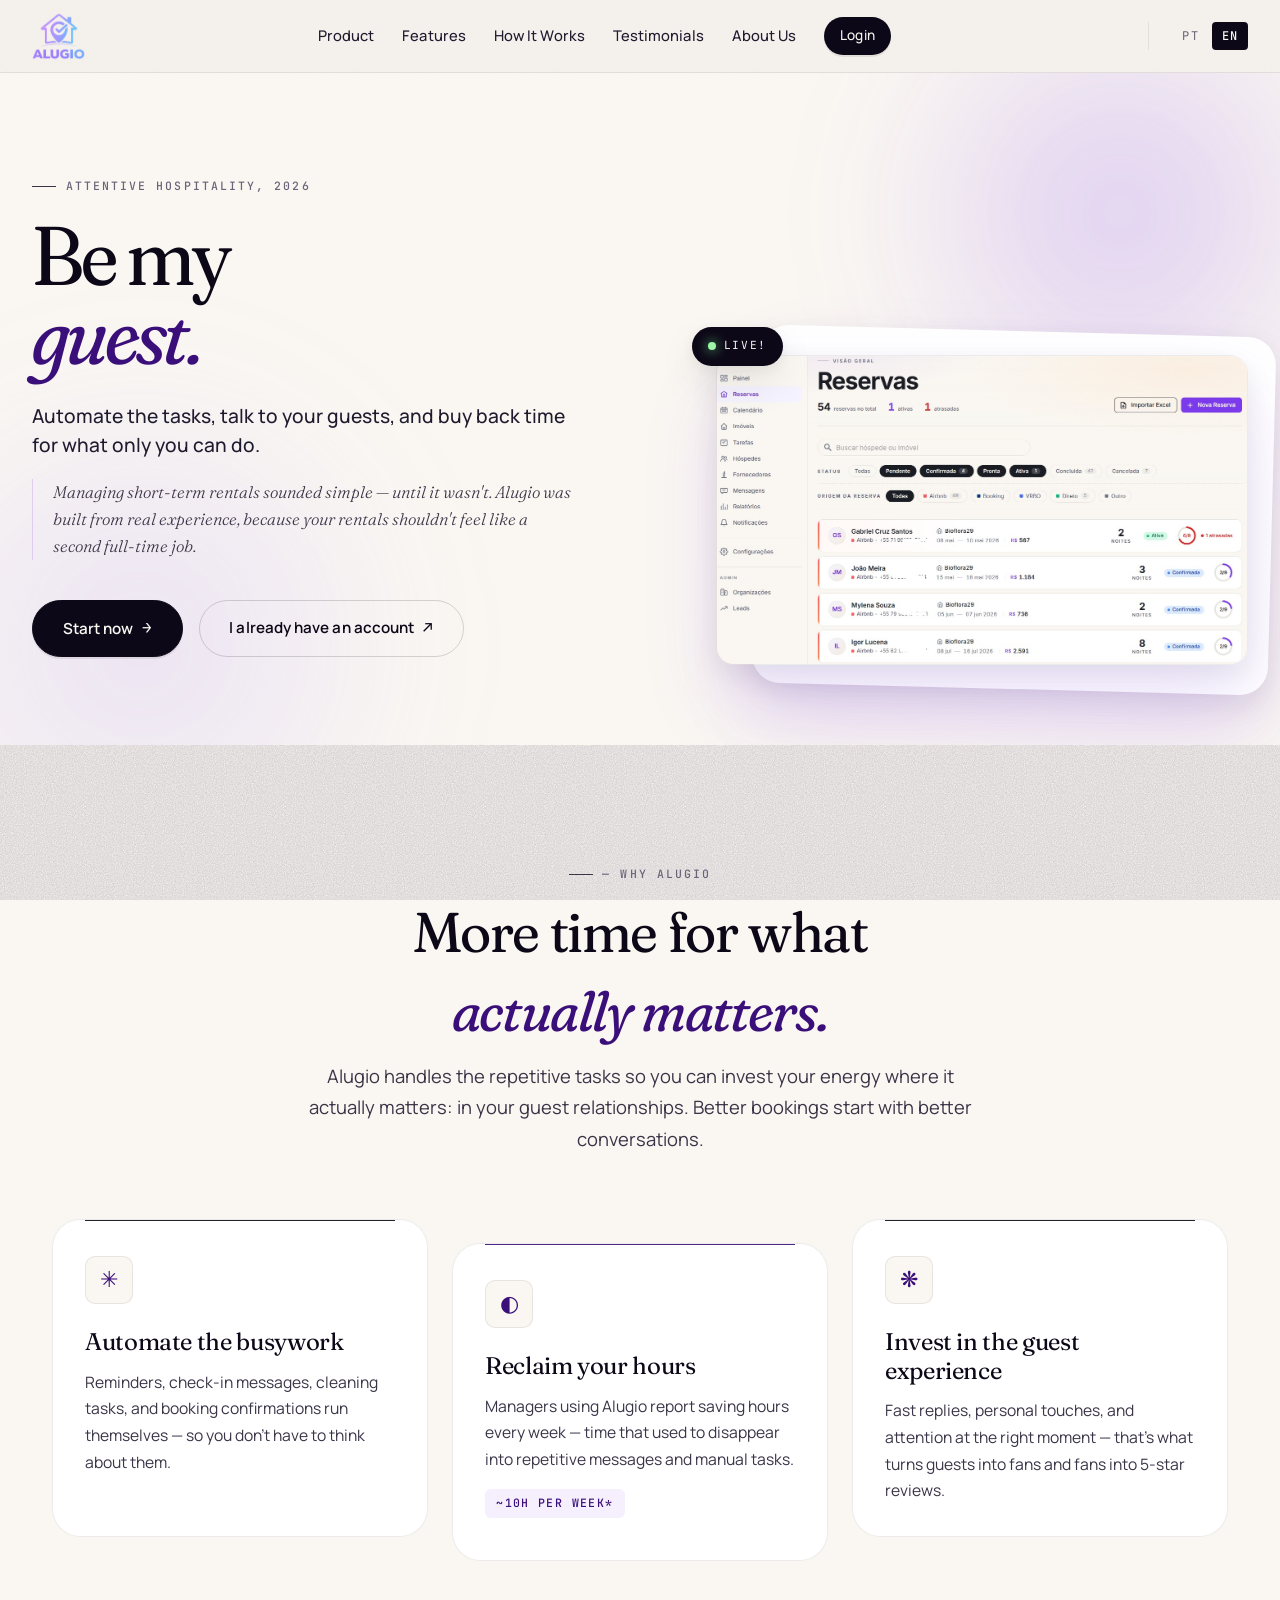
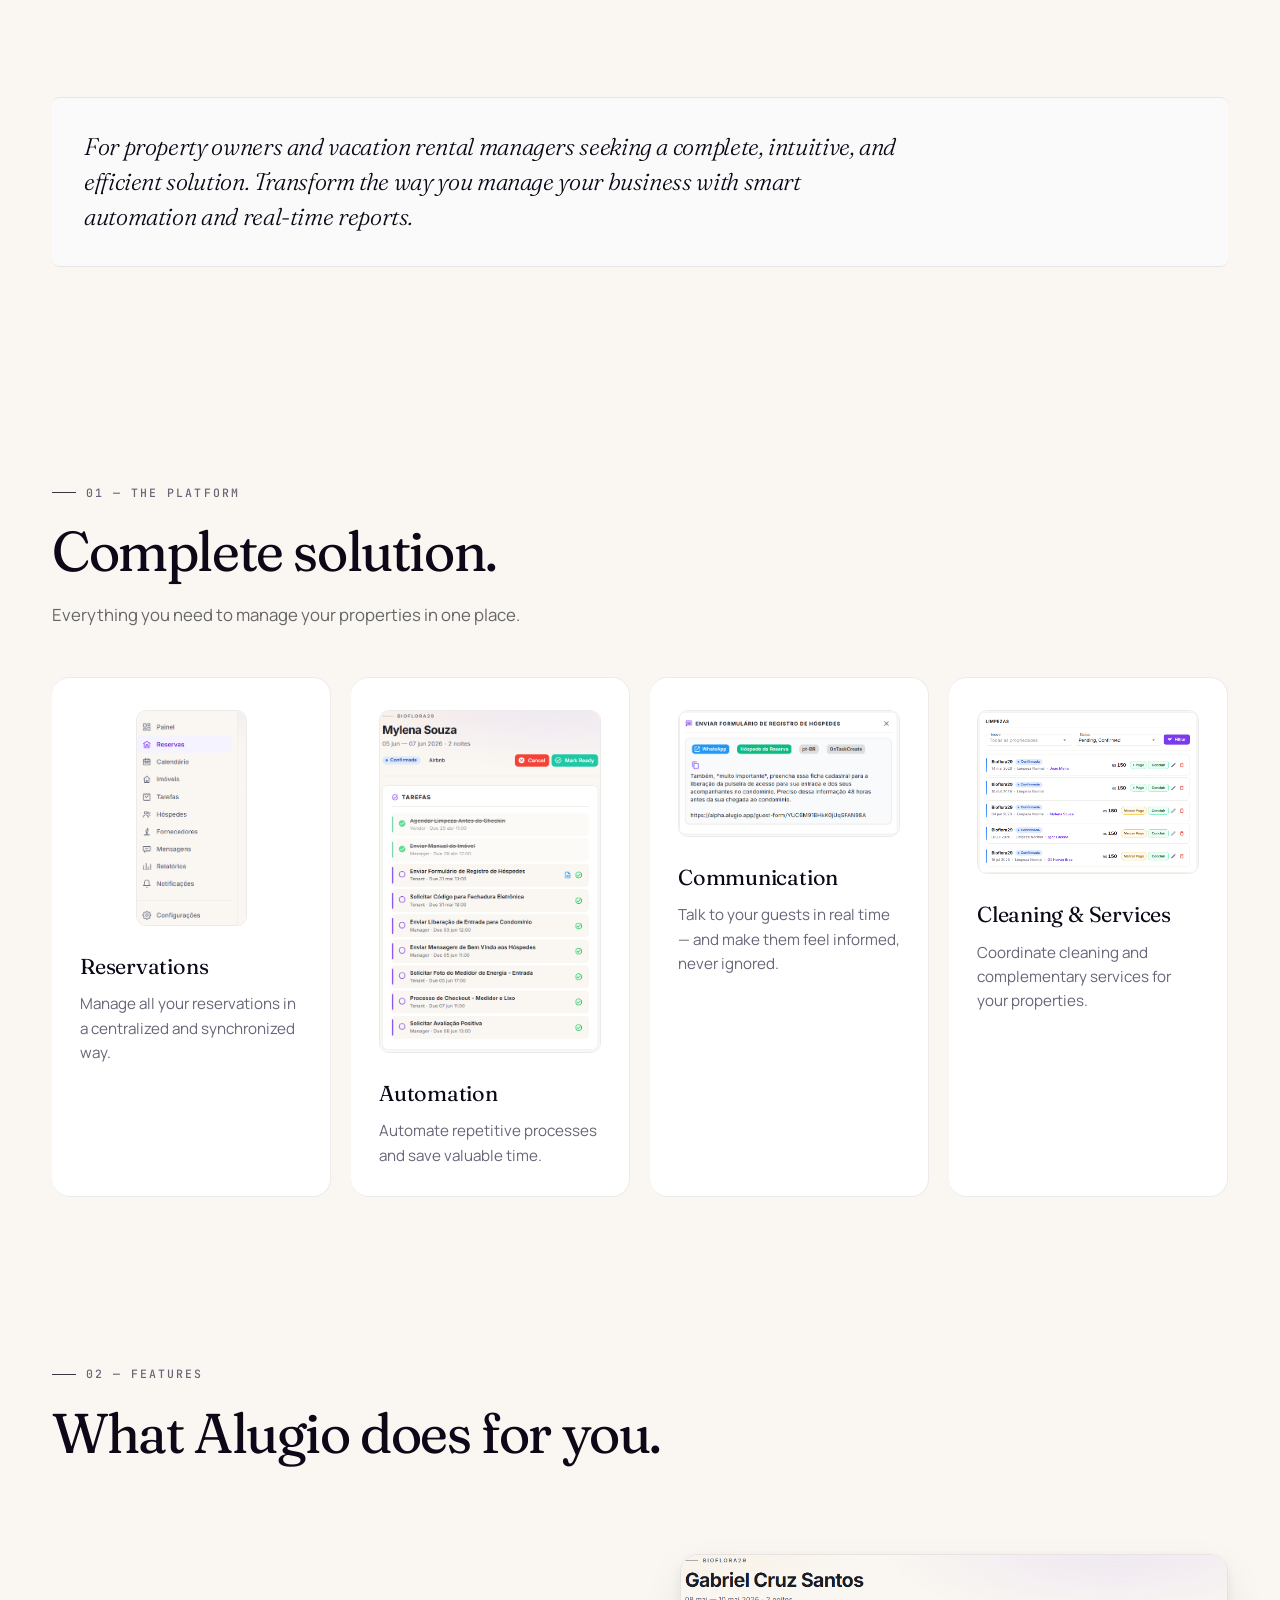
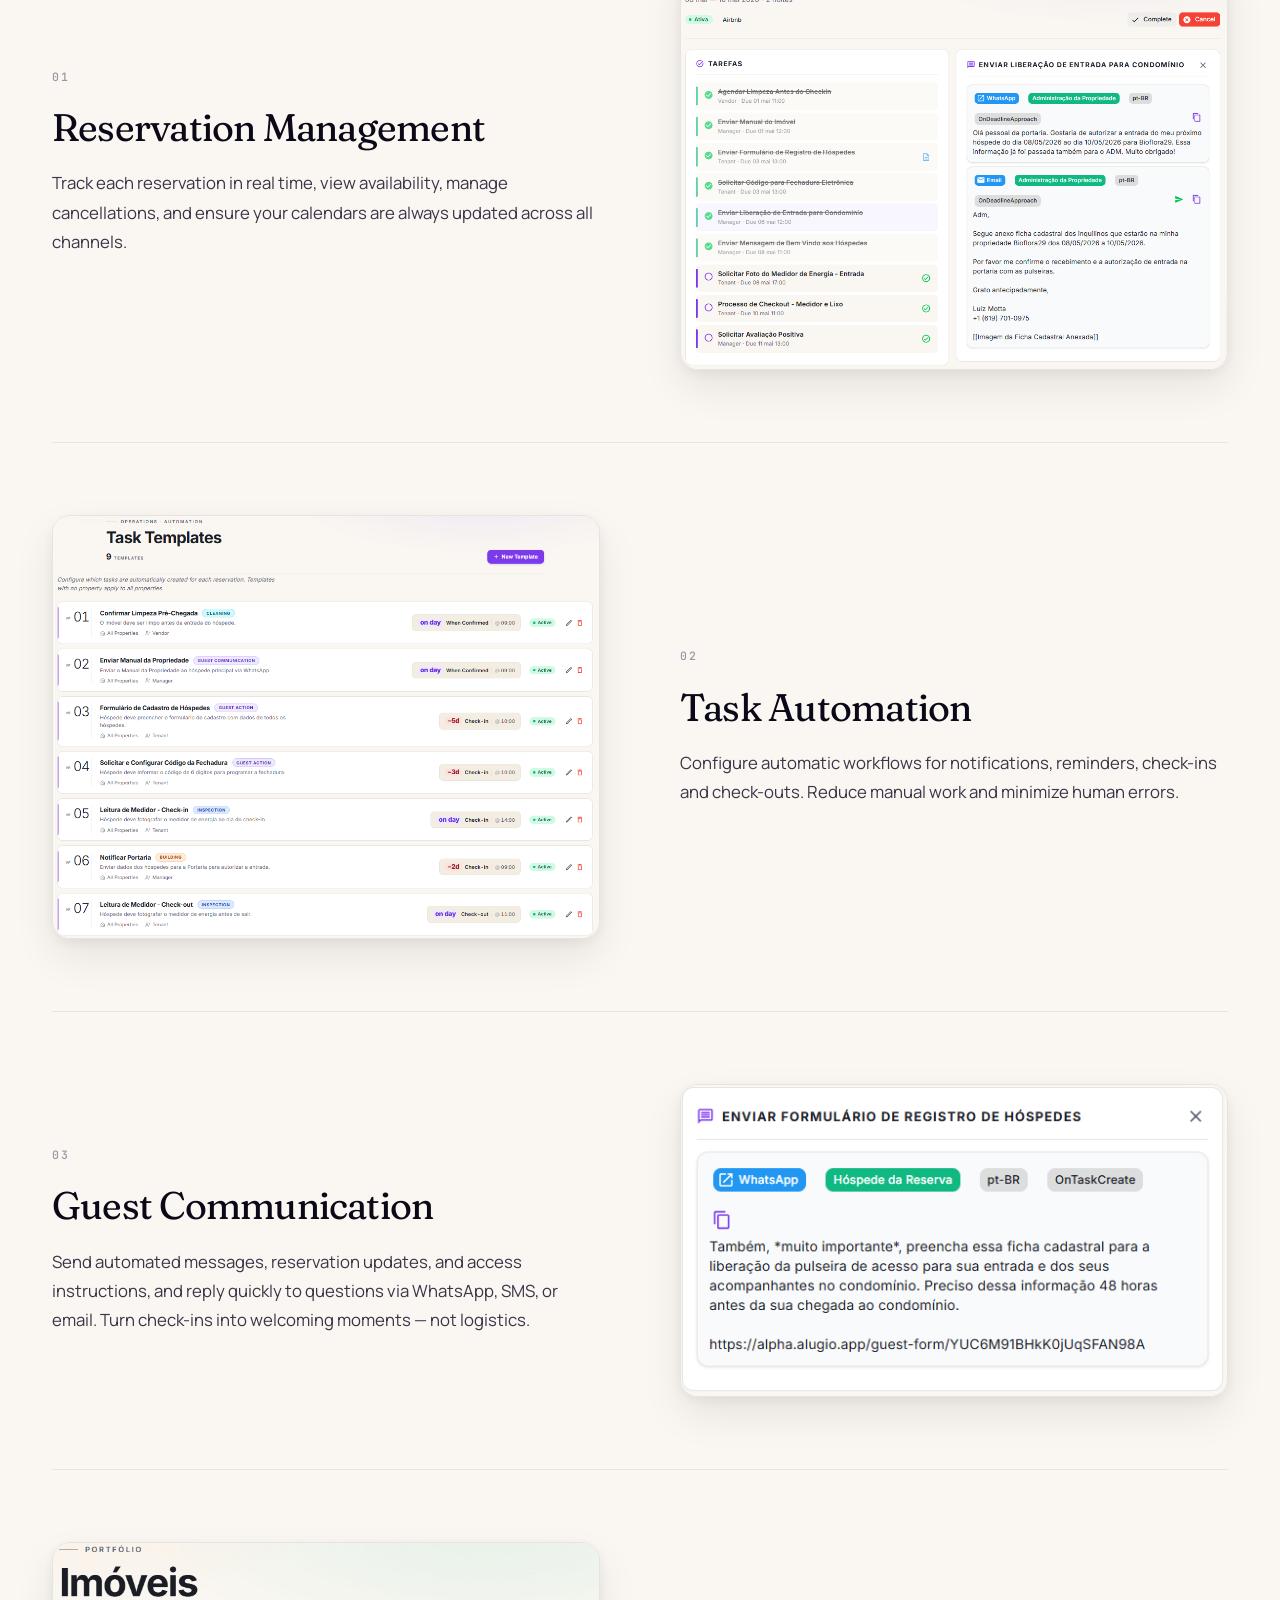
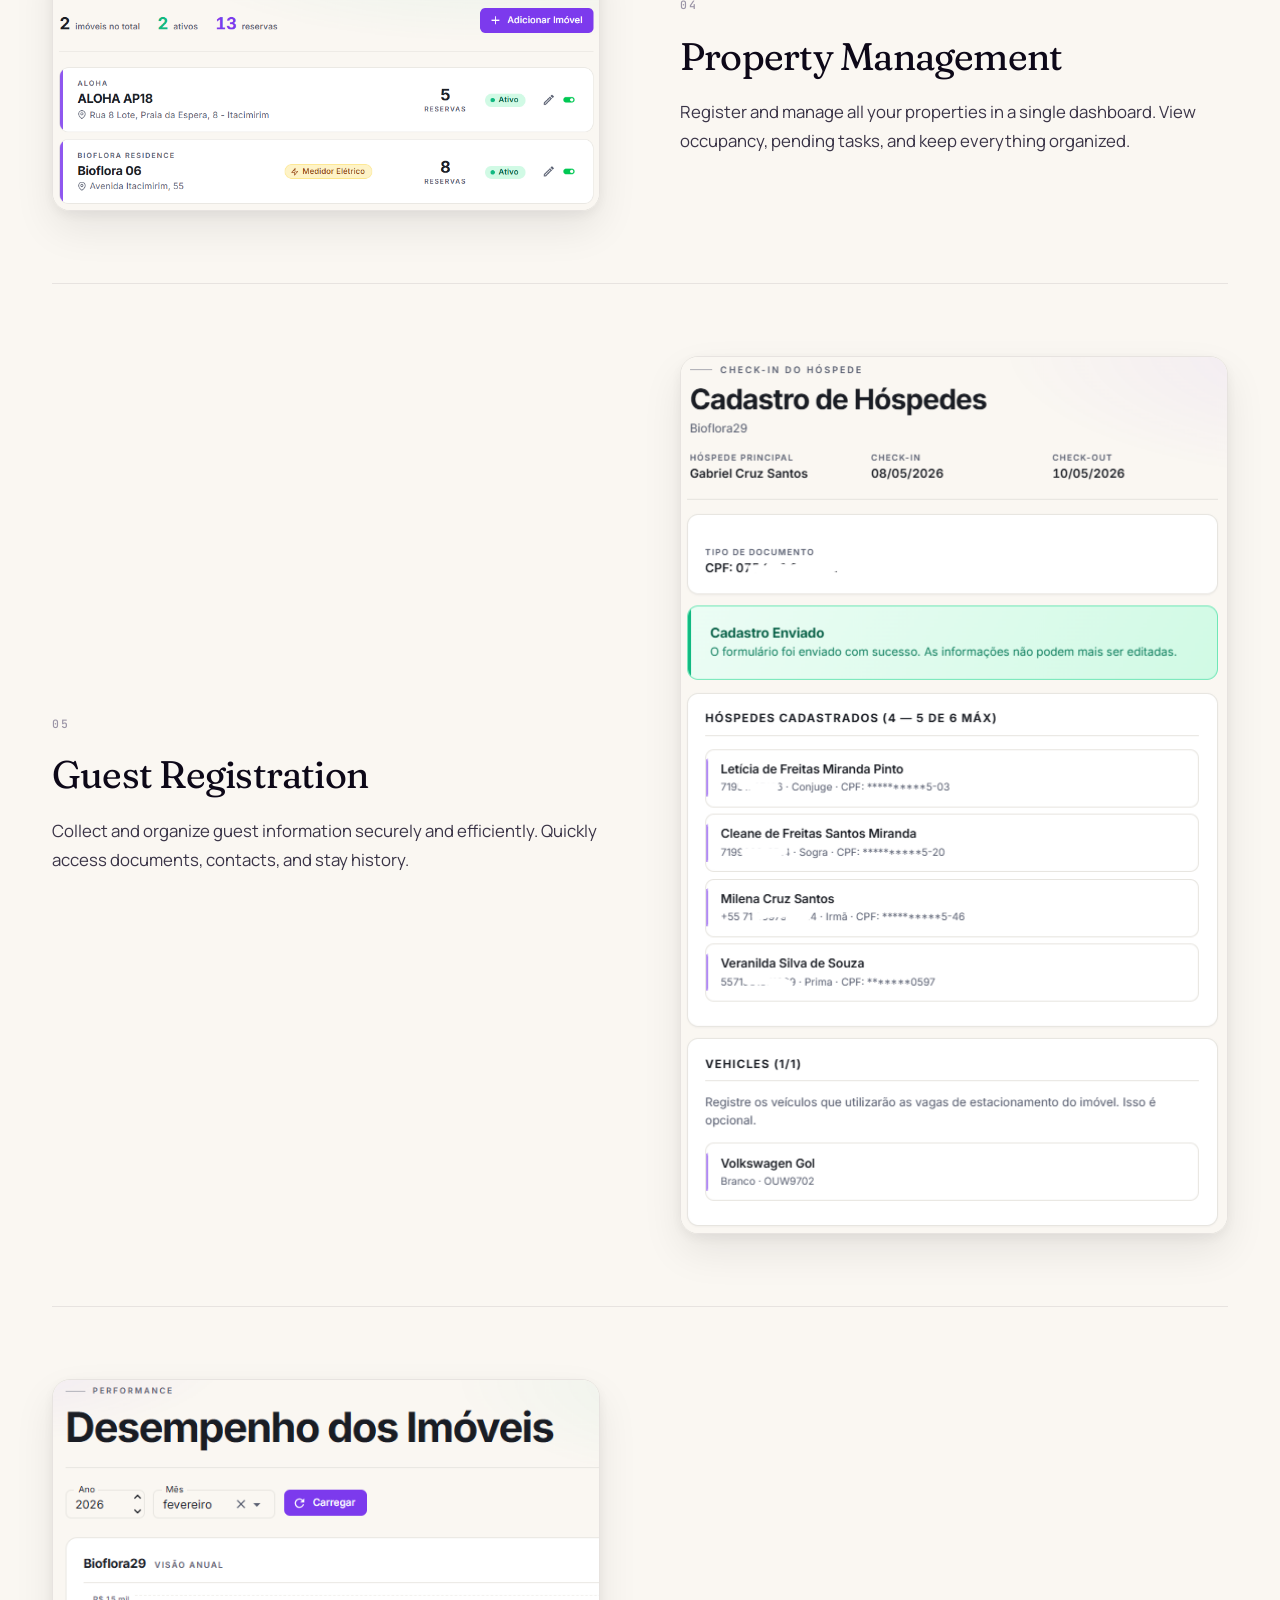
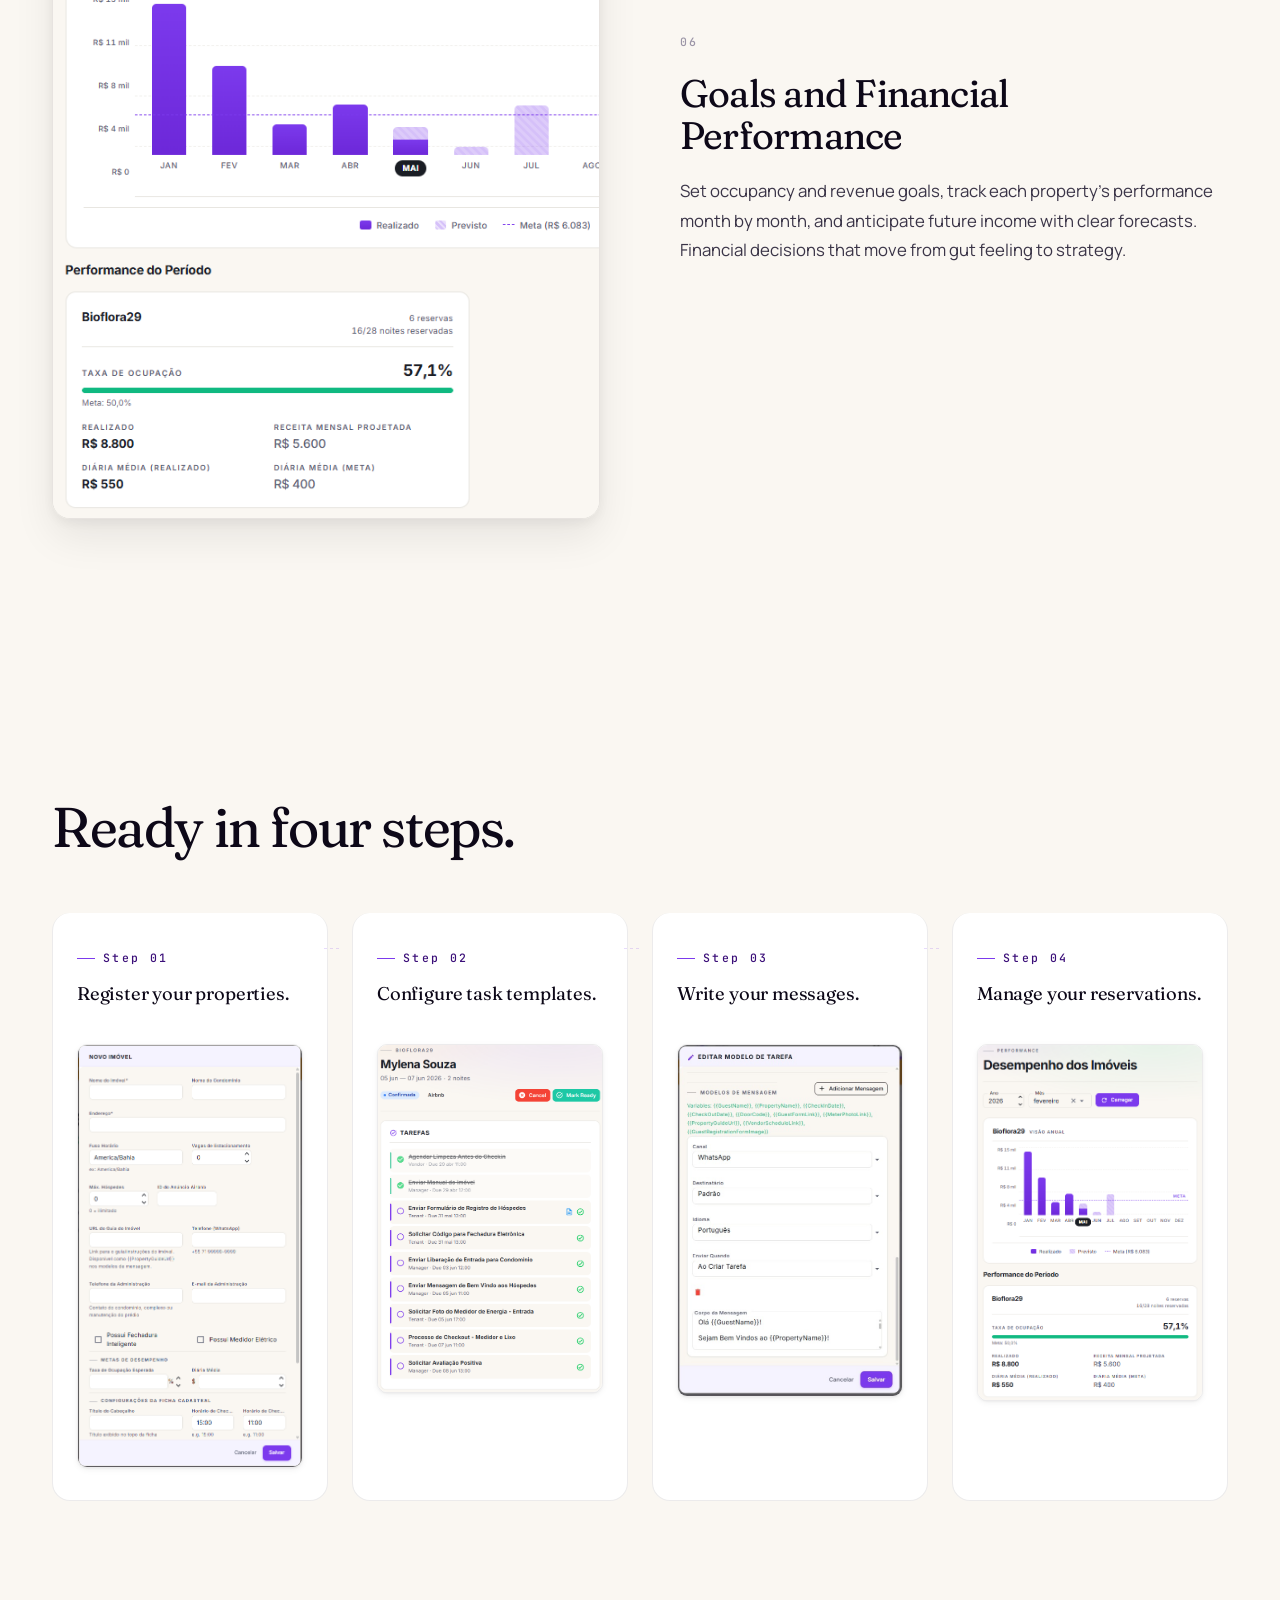
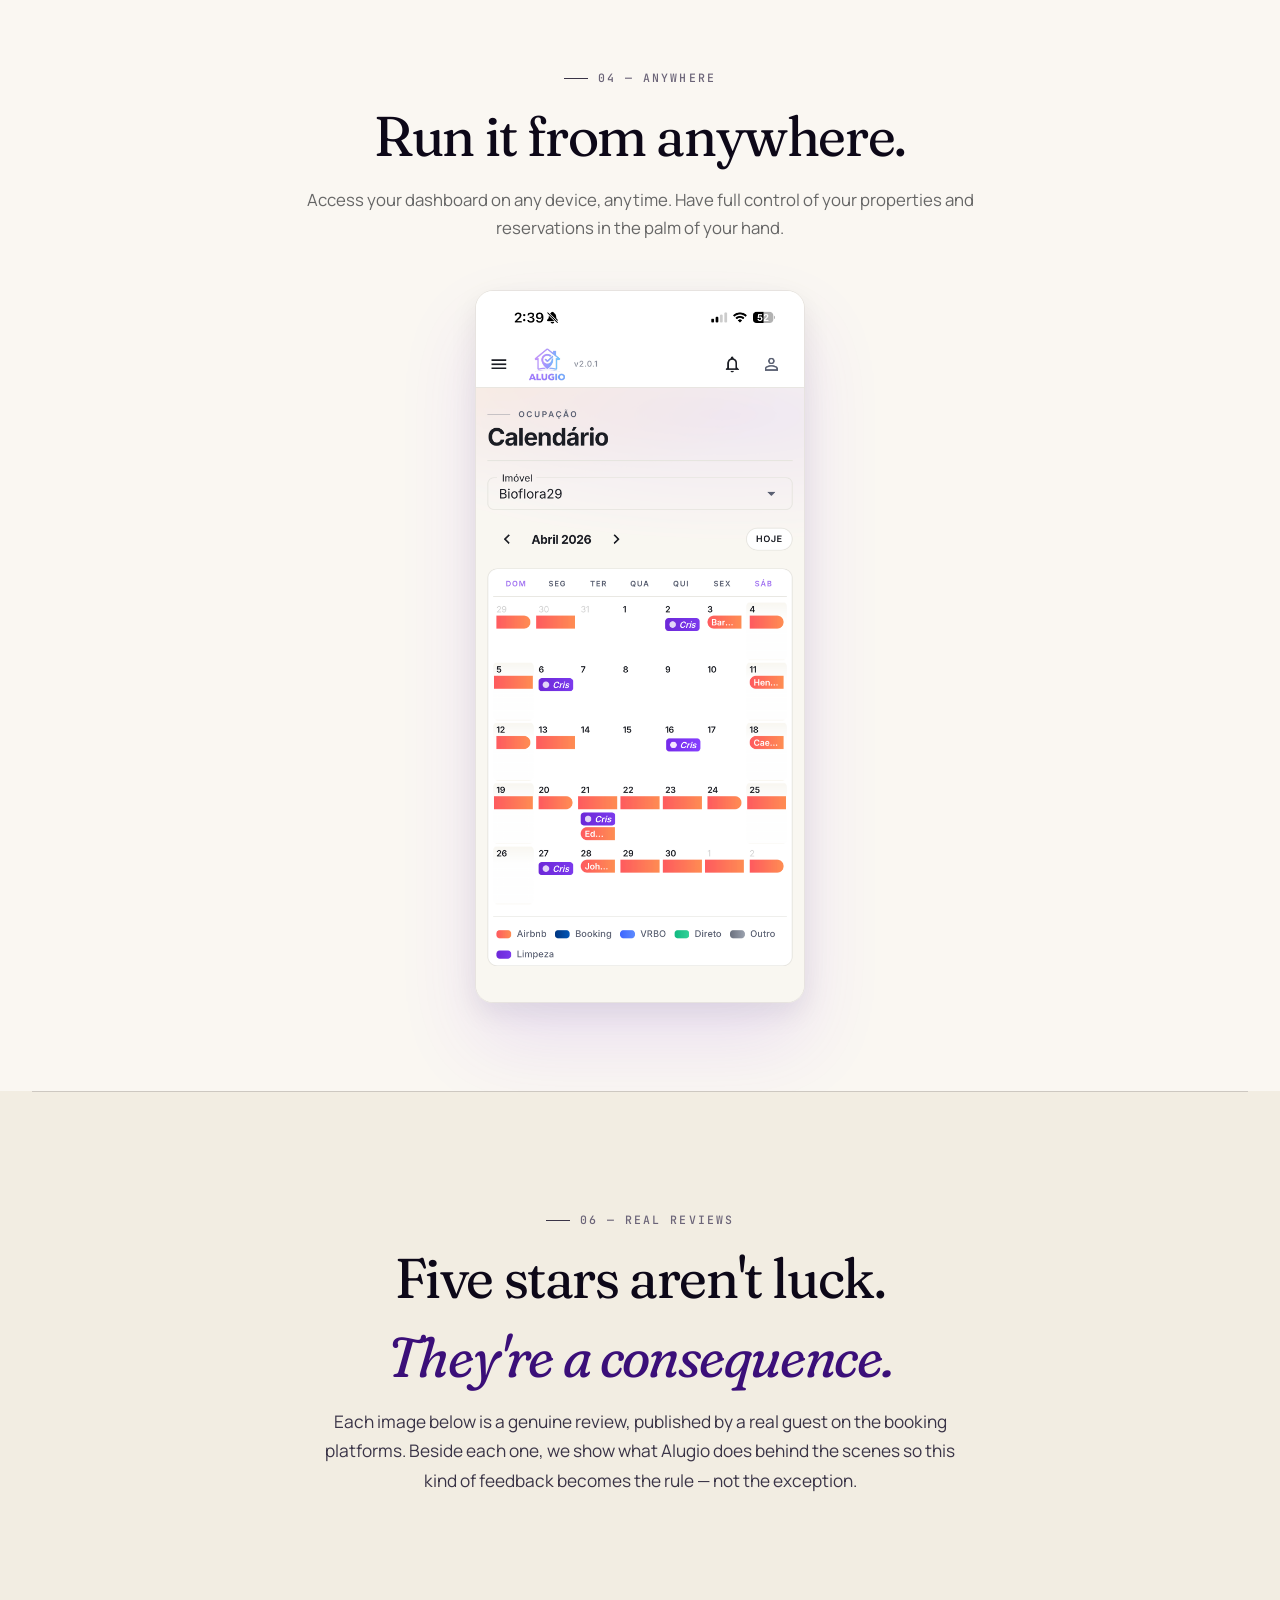
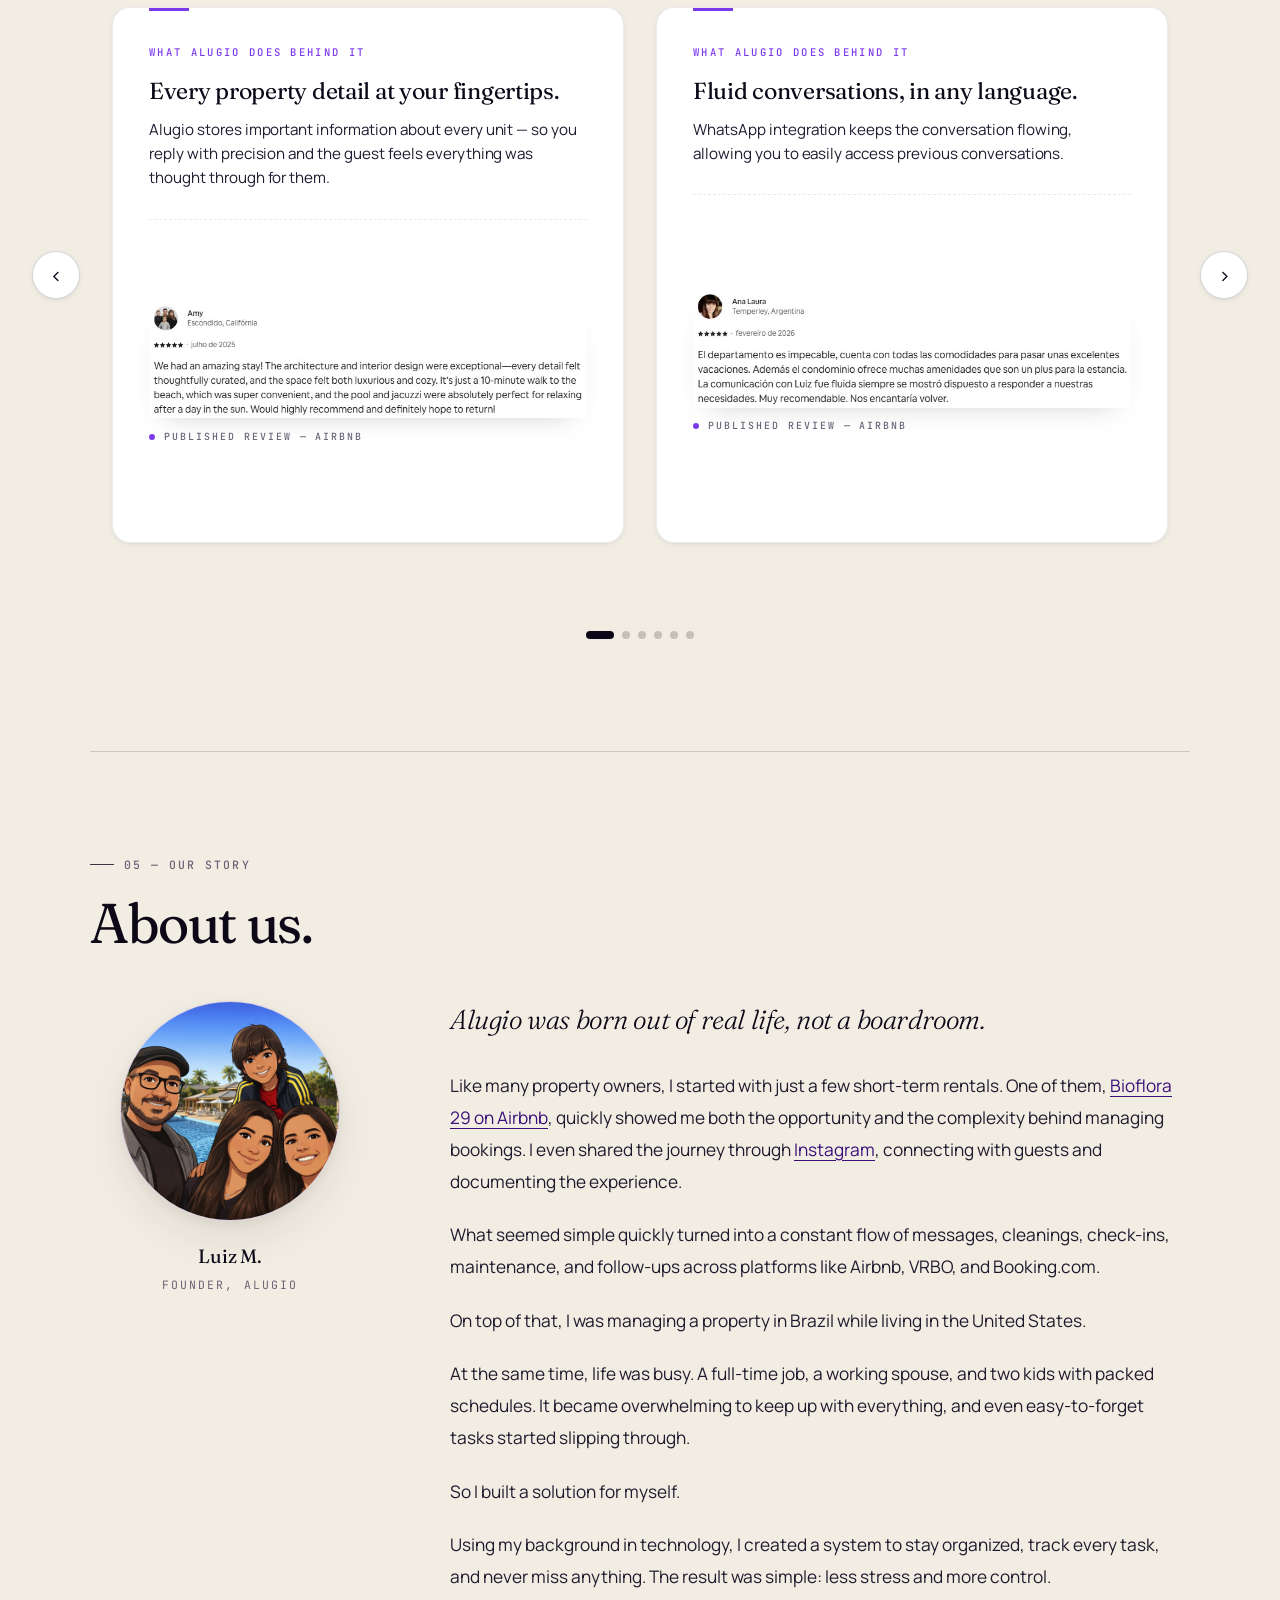
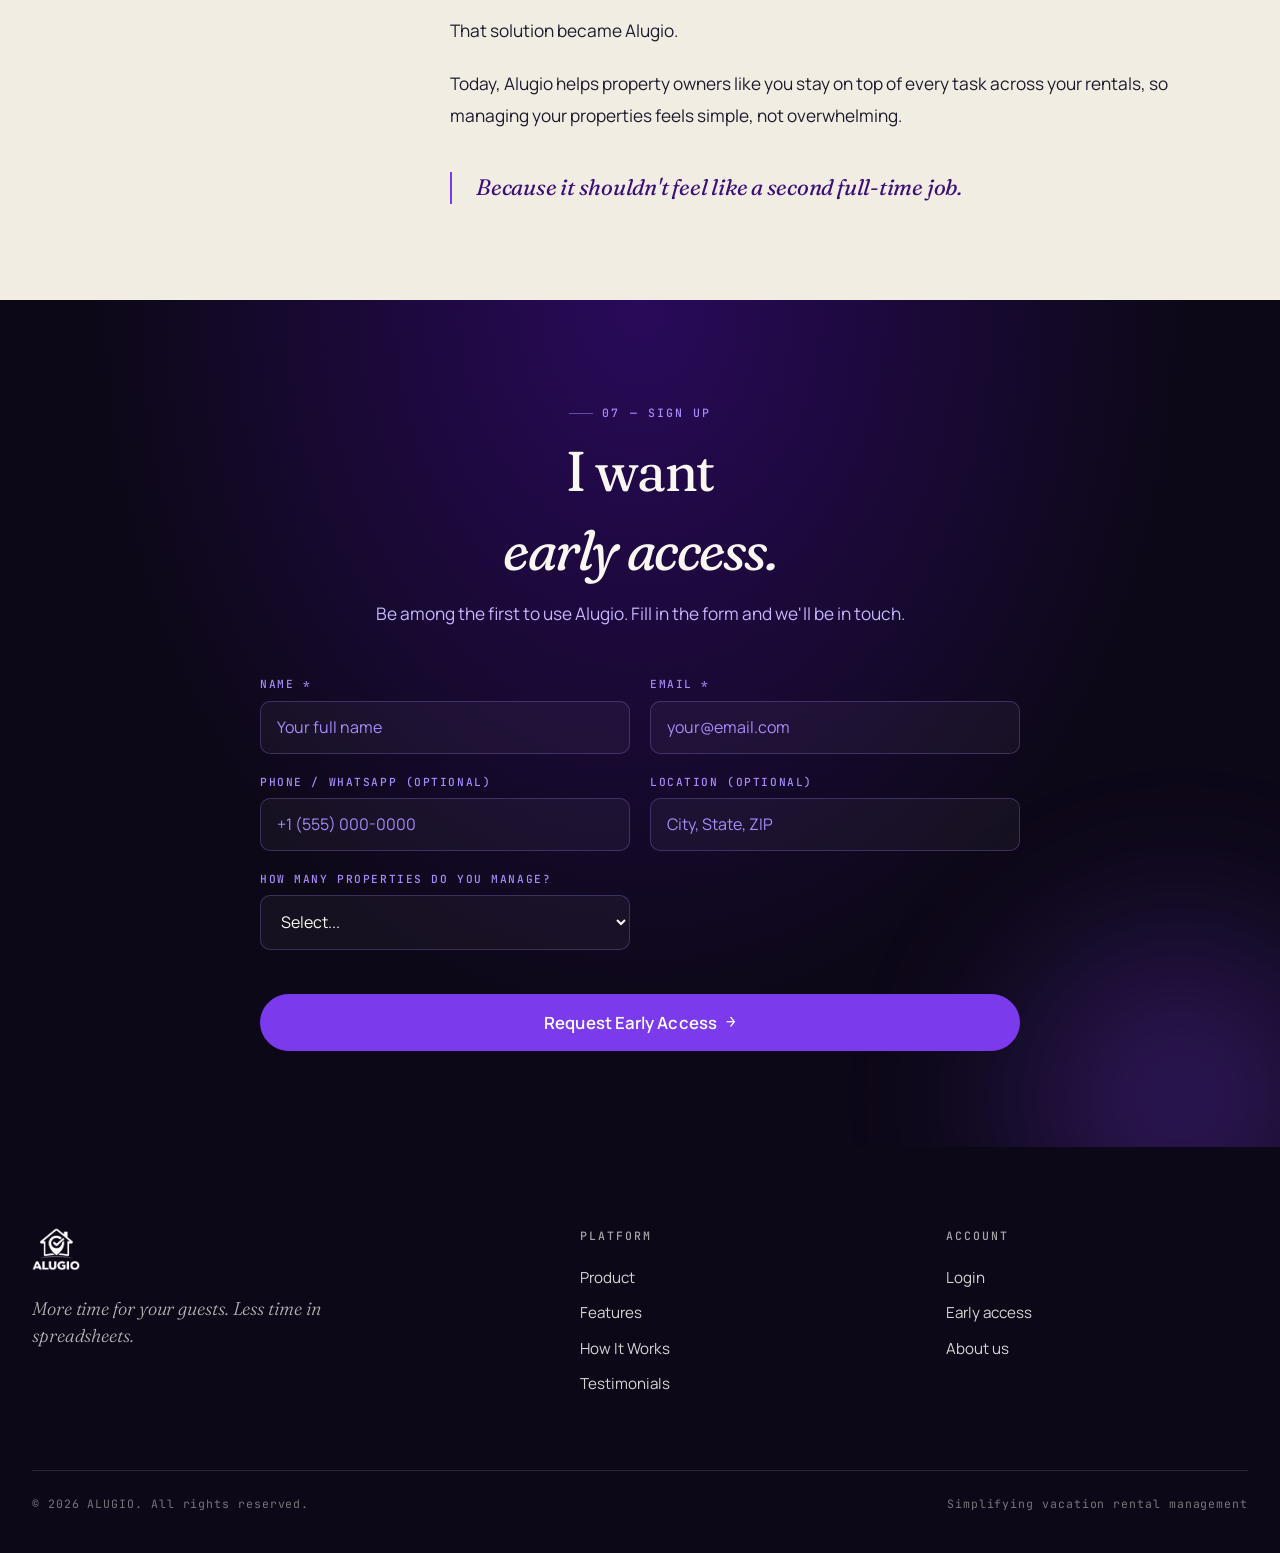
==== commit a52131c2: "Add financial performance & goals row to features detail Co-Authored-By: Claude Opus 4.7 <noreply@an" ====
--- a/wwwroot/index.html
+++ b/wwwroot/index.html
@@ -202,6 +202,17 @@
                     <img src="assets/Reservas-FichaDeCadastro.png" alt="Cadastro de Hóspedes">
                 </div>
             </div>
+
+            <!-- Row 6: Metas e Performance Financeira (image left) -->
+            <div class="detail-row reverse">
+                <div class="detail-text">
+                    <h3 data-lang-pt="Metas e Performance Financeira" data-lang-en="Goals and Financial Performance">Metas e Performance Financeira</h3>
+                    <p data-lang-pt="Defina metas de ocupação e receita, acompanhe o desempenho de cada imóvel mês a mês e antecipe a receita futura com previsões claras. Decisões financeiras que deixam de ser intuição e passam a ser estratégia." data-lang-en="Set occupancy and revenue goals, track each property's performance month by month, and anticipate future income with clear forecasts. Financial decisions that move from gut feeling to strategy.">Defina metas de ocupação e receita, acompanhe o desempenho de cada imóvel mês a mês e antecipe a receita futura com previsões claras. Decisões financeiras que deixam de ser intuição e passam a ser estratégia.</p>
+                </div>
+                <div class="detail-image">
+                    <img src="assets/Relatorio-Financeiro.png" alt="Relatório Financeiro e Metas">
+                </div>
+            </div>
         </section>
 
         <!-- Process Section -->
@@ -228,7 +239,7 @@
                 <div class="step reveal" style="--reveal-delay: 300ms;">
                     <div class="step-number" data-lang-pt="Passo 04" data-lang-en="Step 04">Passo 04</div>
                     <div class="step-title" data-lang-pt="Gerencie suas reservas." data-lang-en="Manage your reservations.">Gerencie suas reservas.</div>
-                    <img src="assets/Reservas-NovaReserva.png" alt="Gerencie suas reservas">
+                    <img src="assets/Relatorio-Desempenho.png" alt="Gerencie suas reservas">
                 </div>
             </div>
         </section>
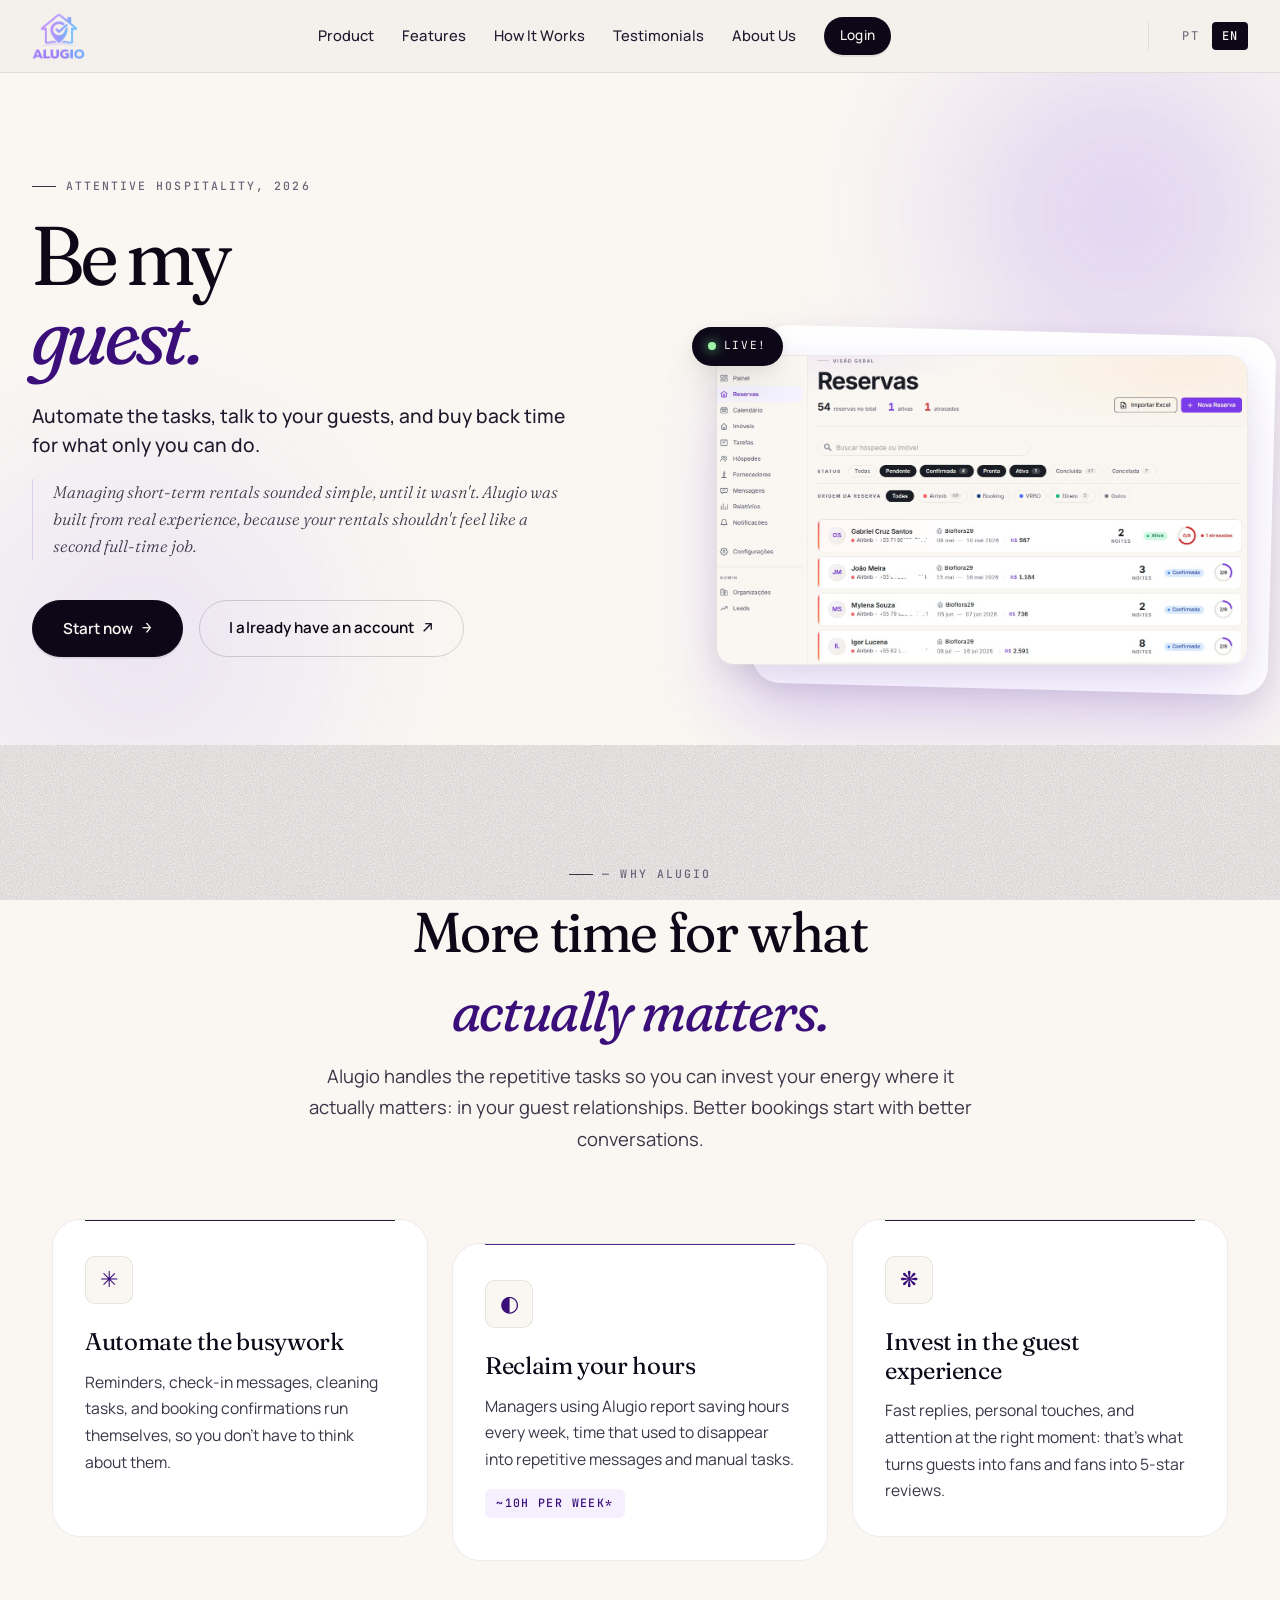
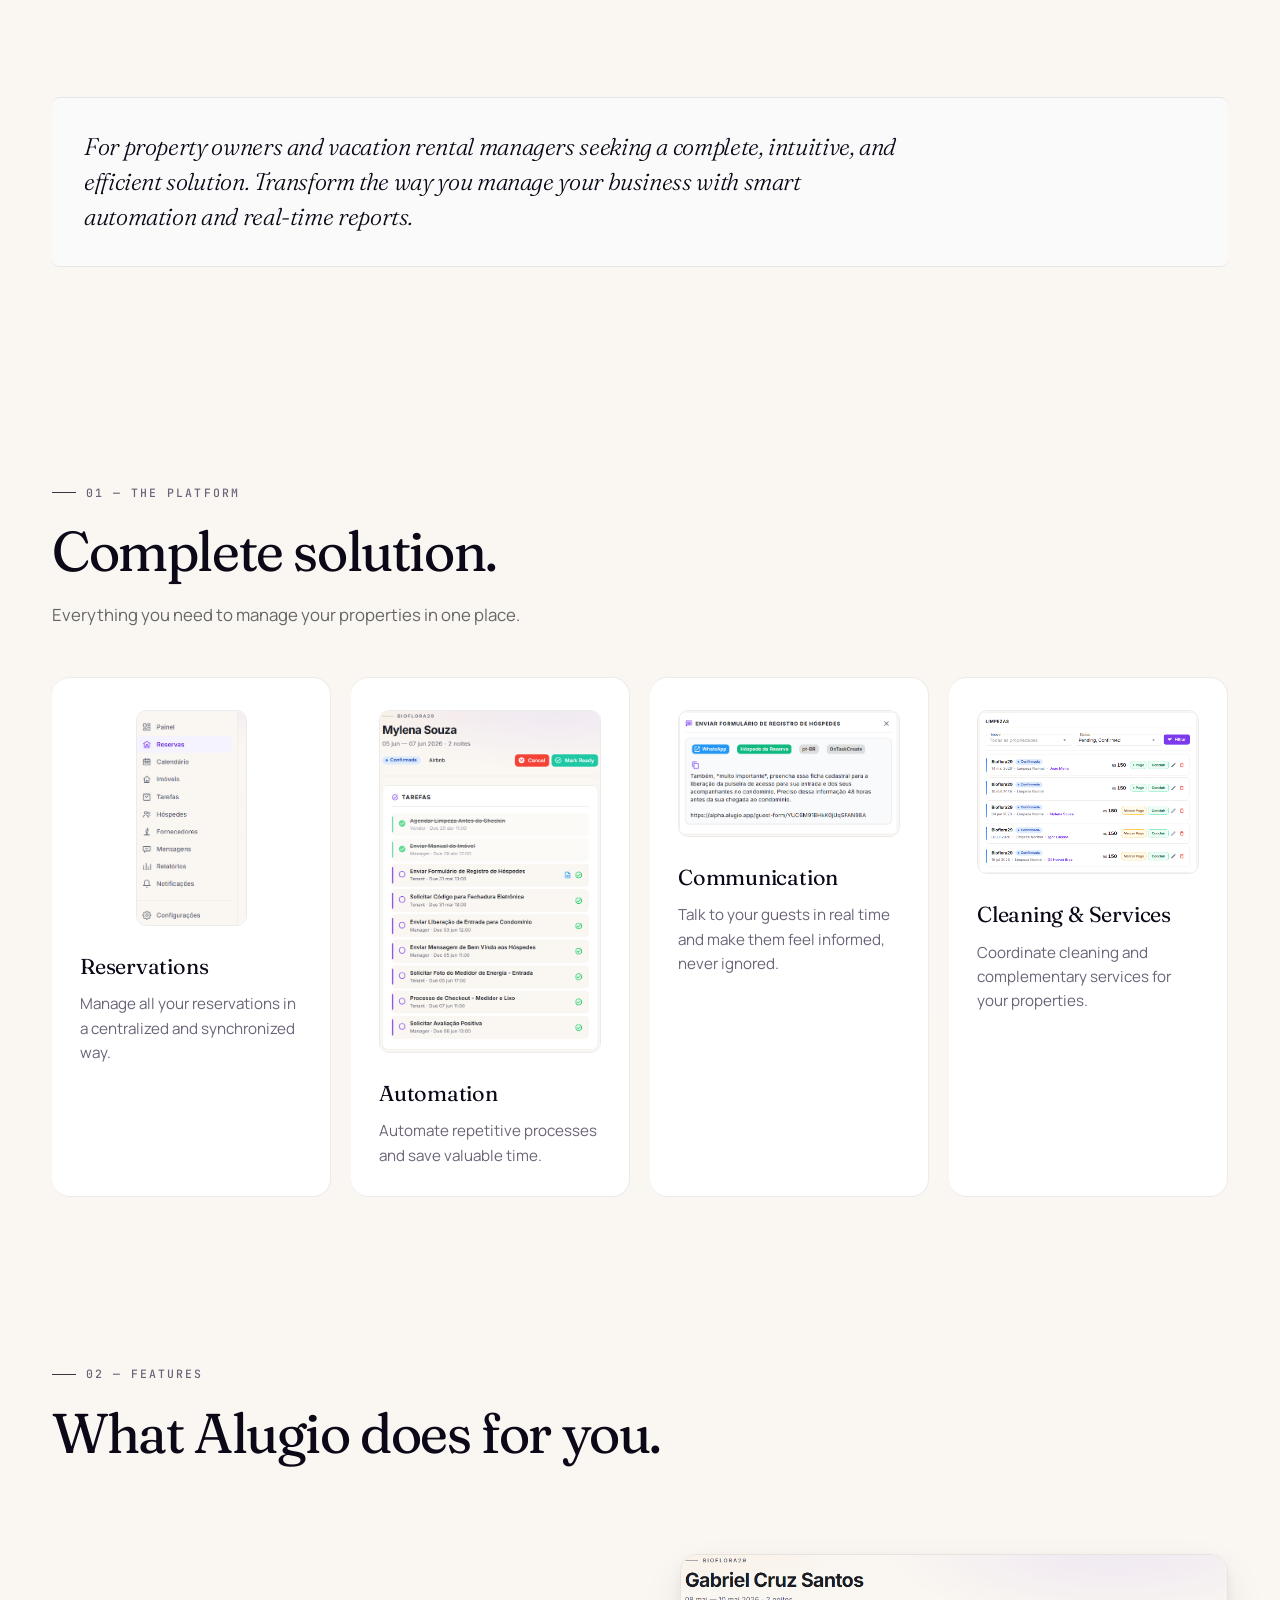
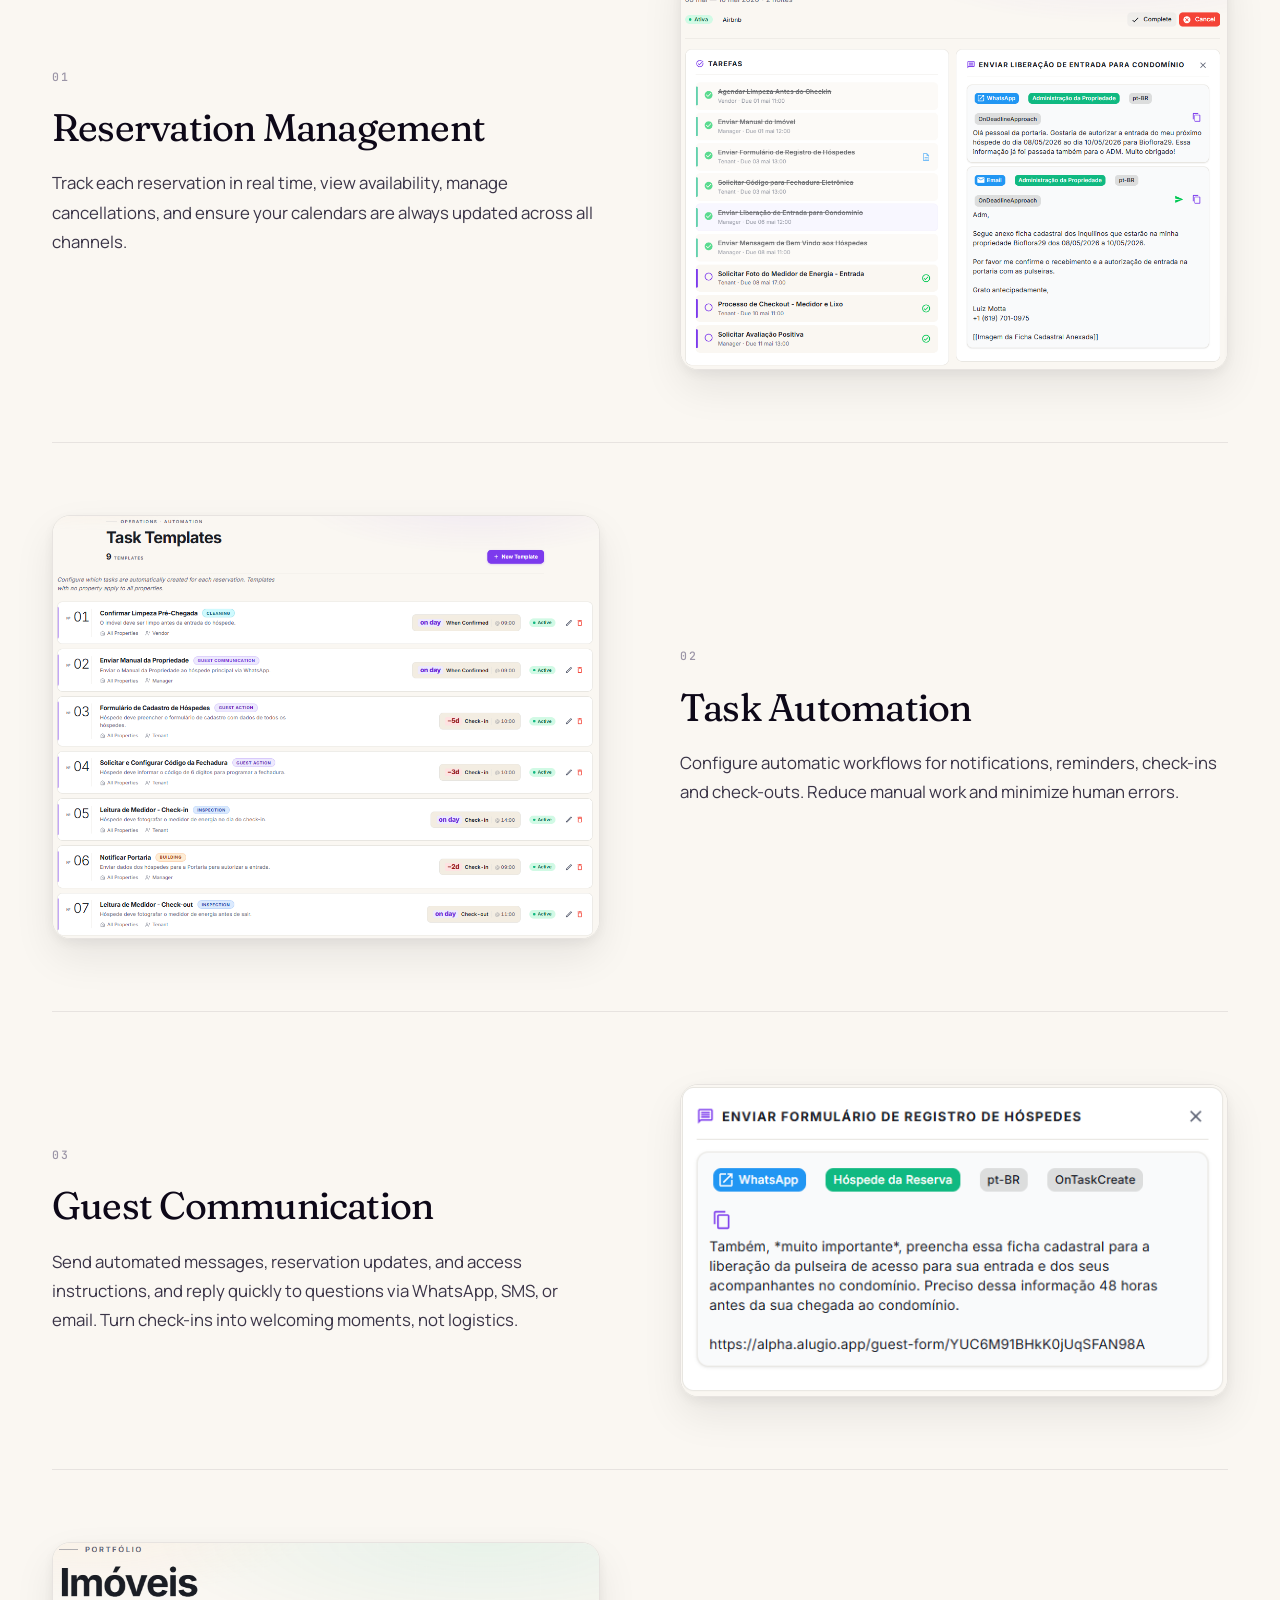
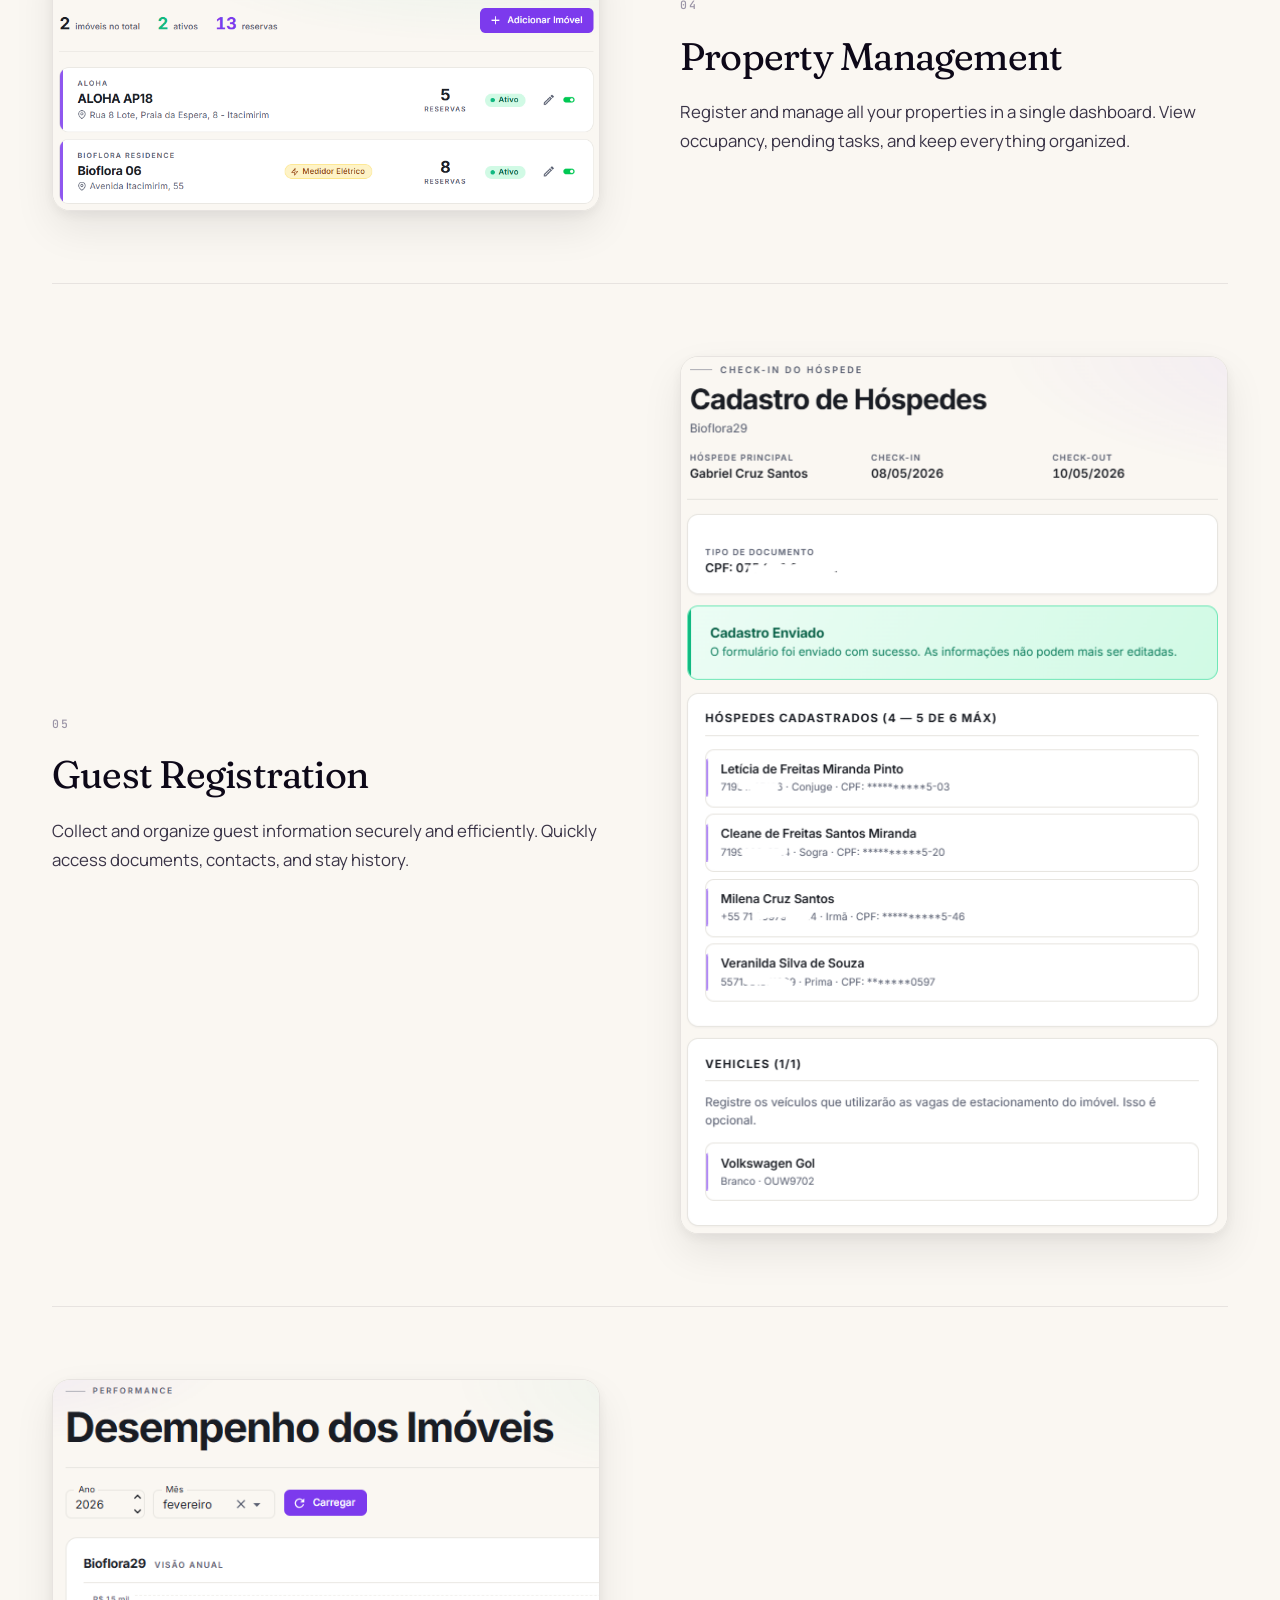
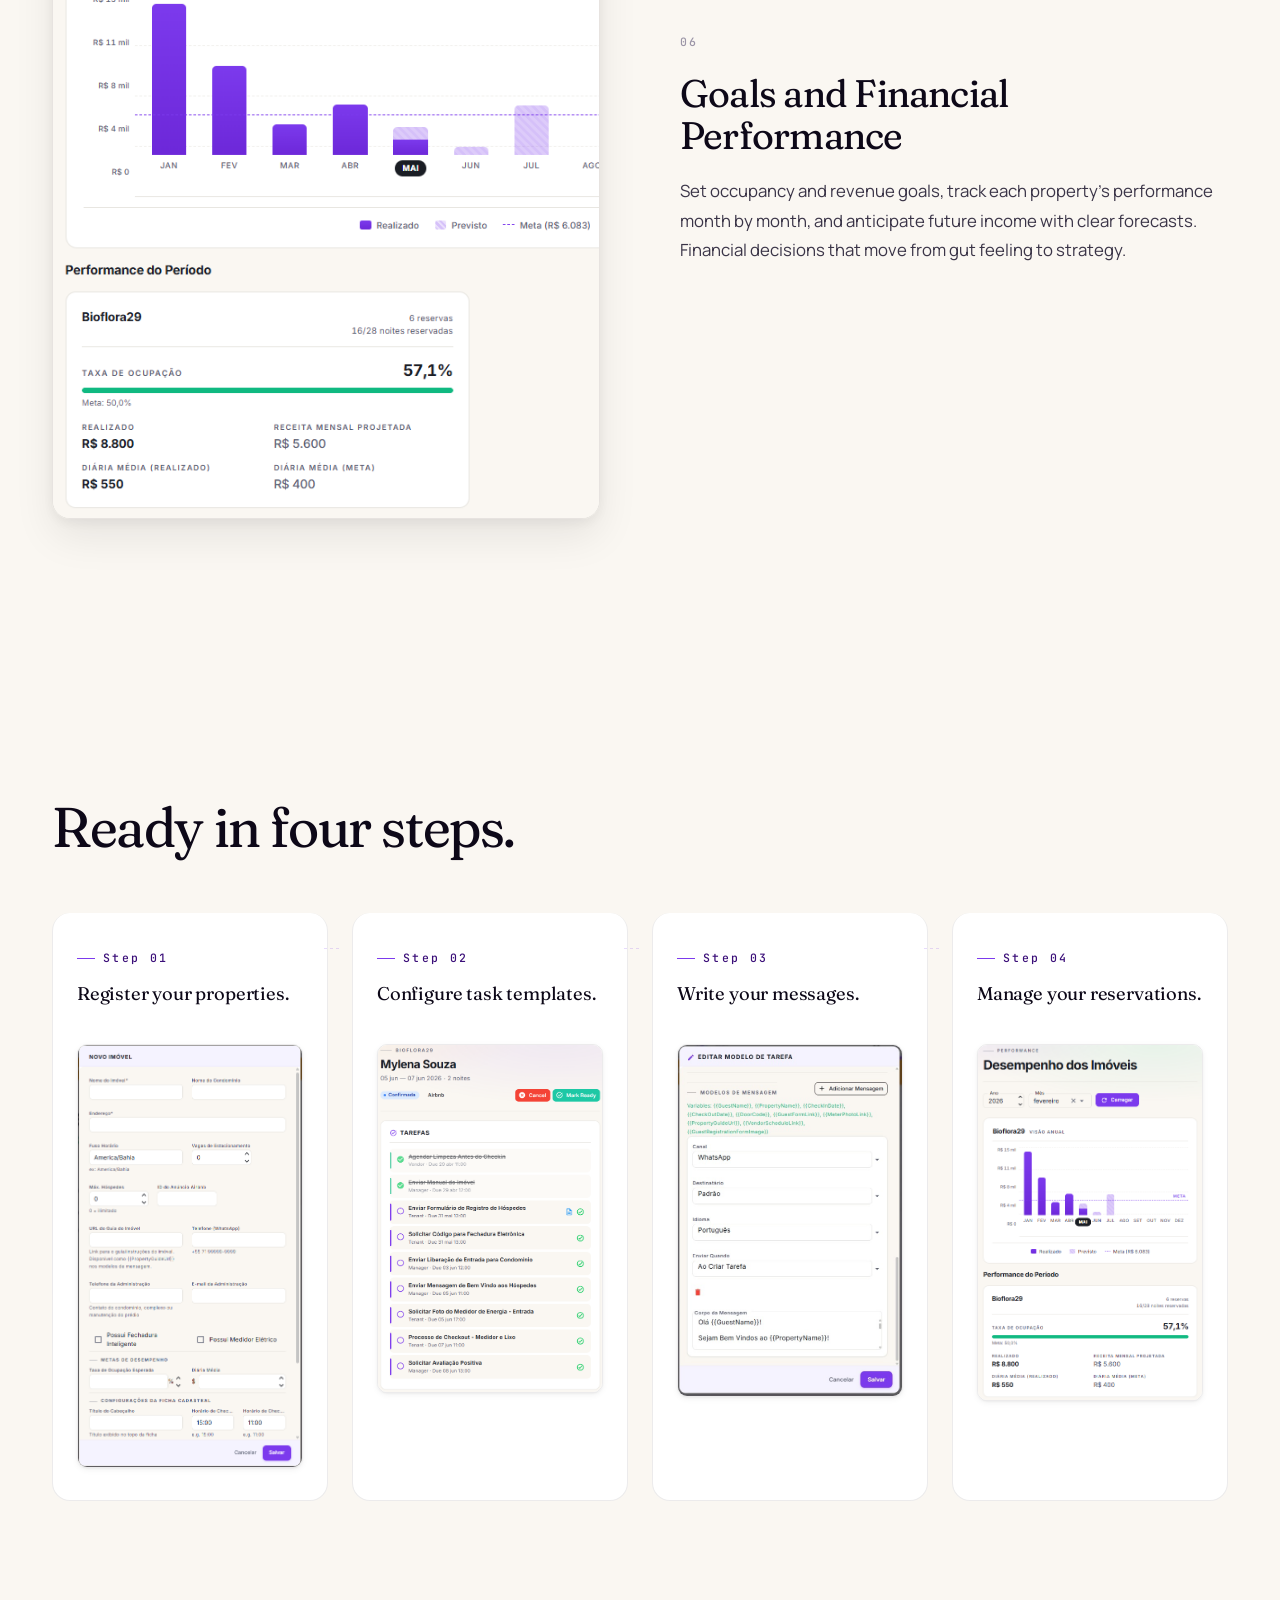
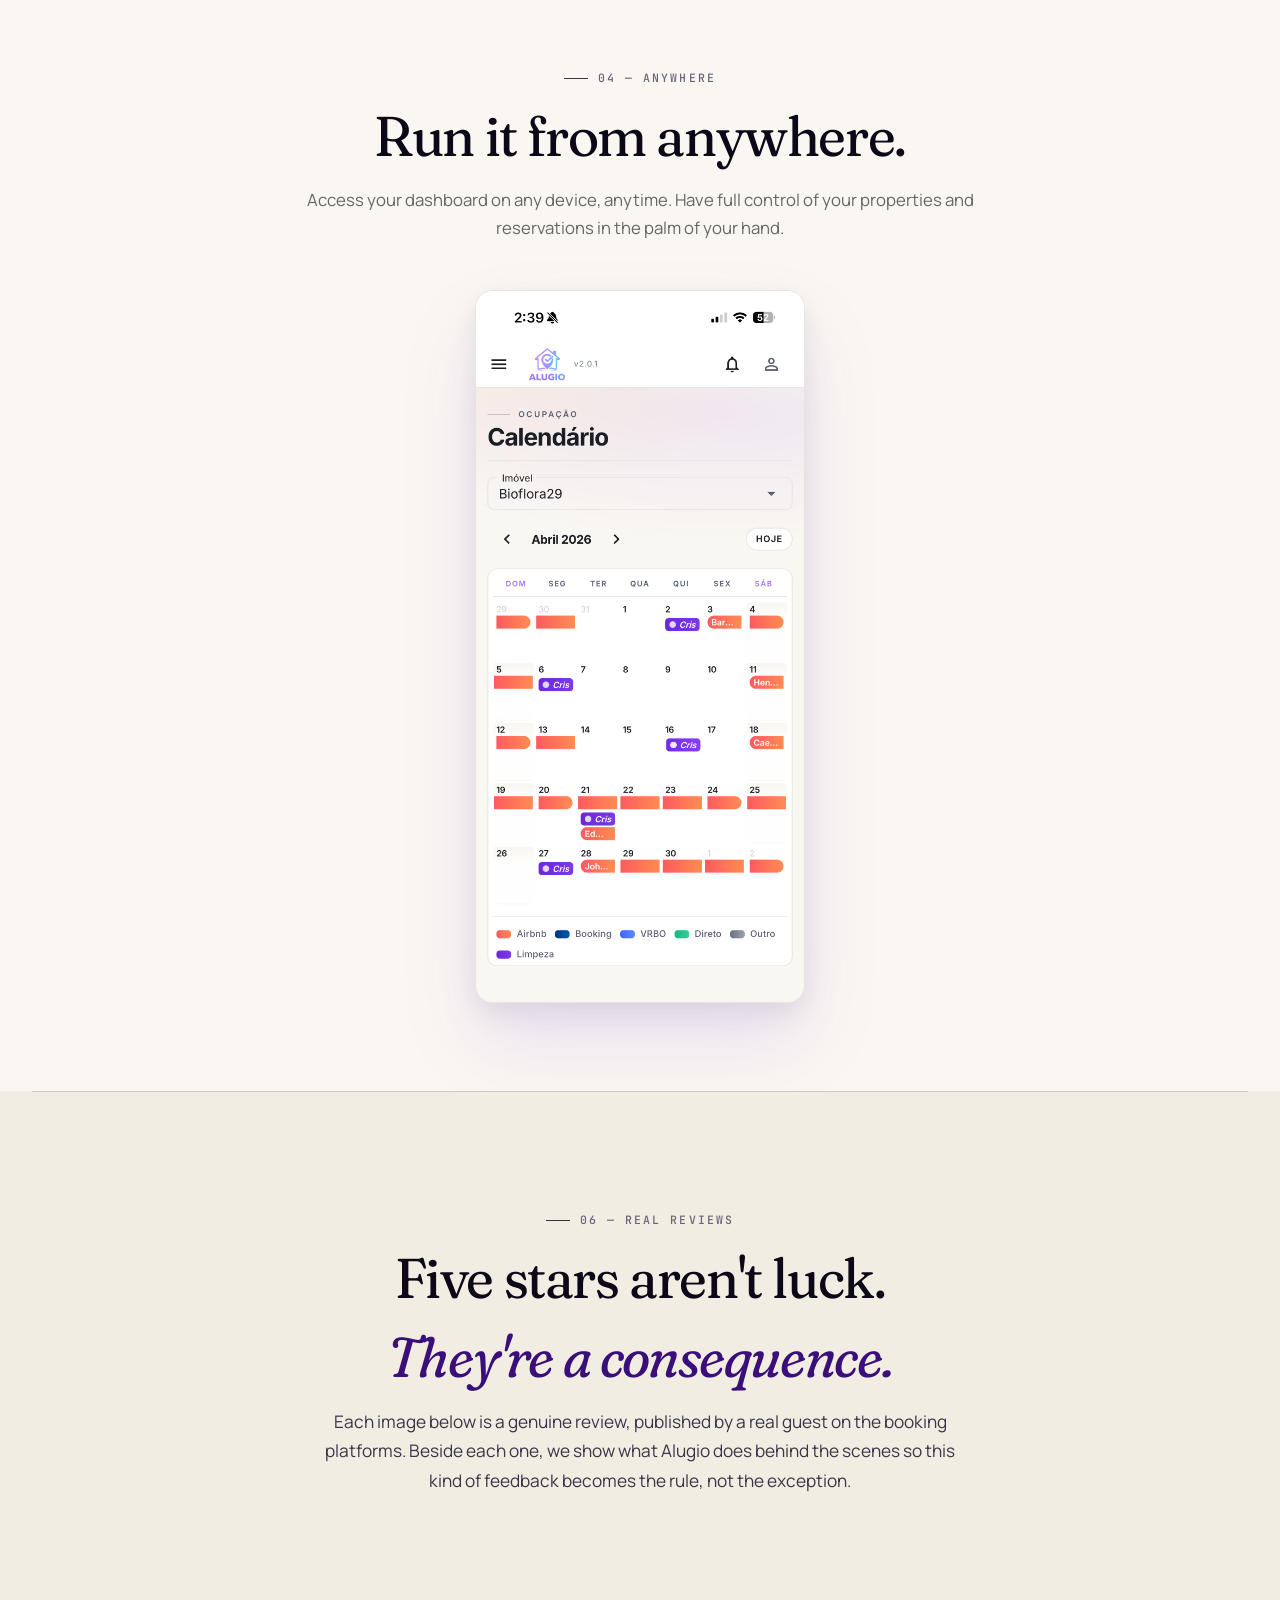
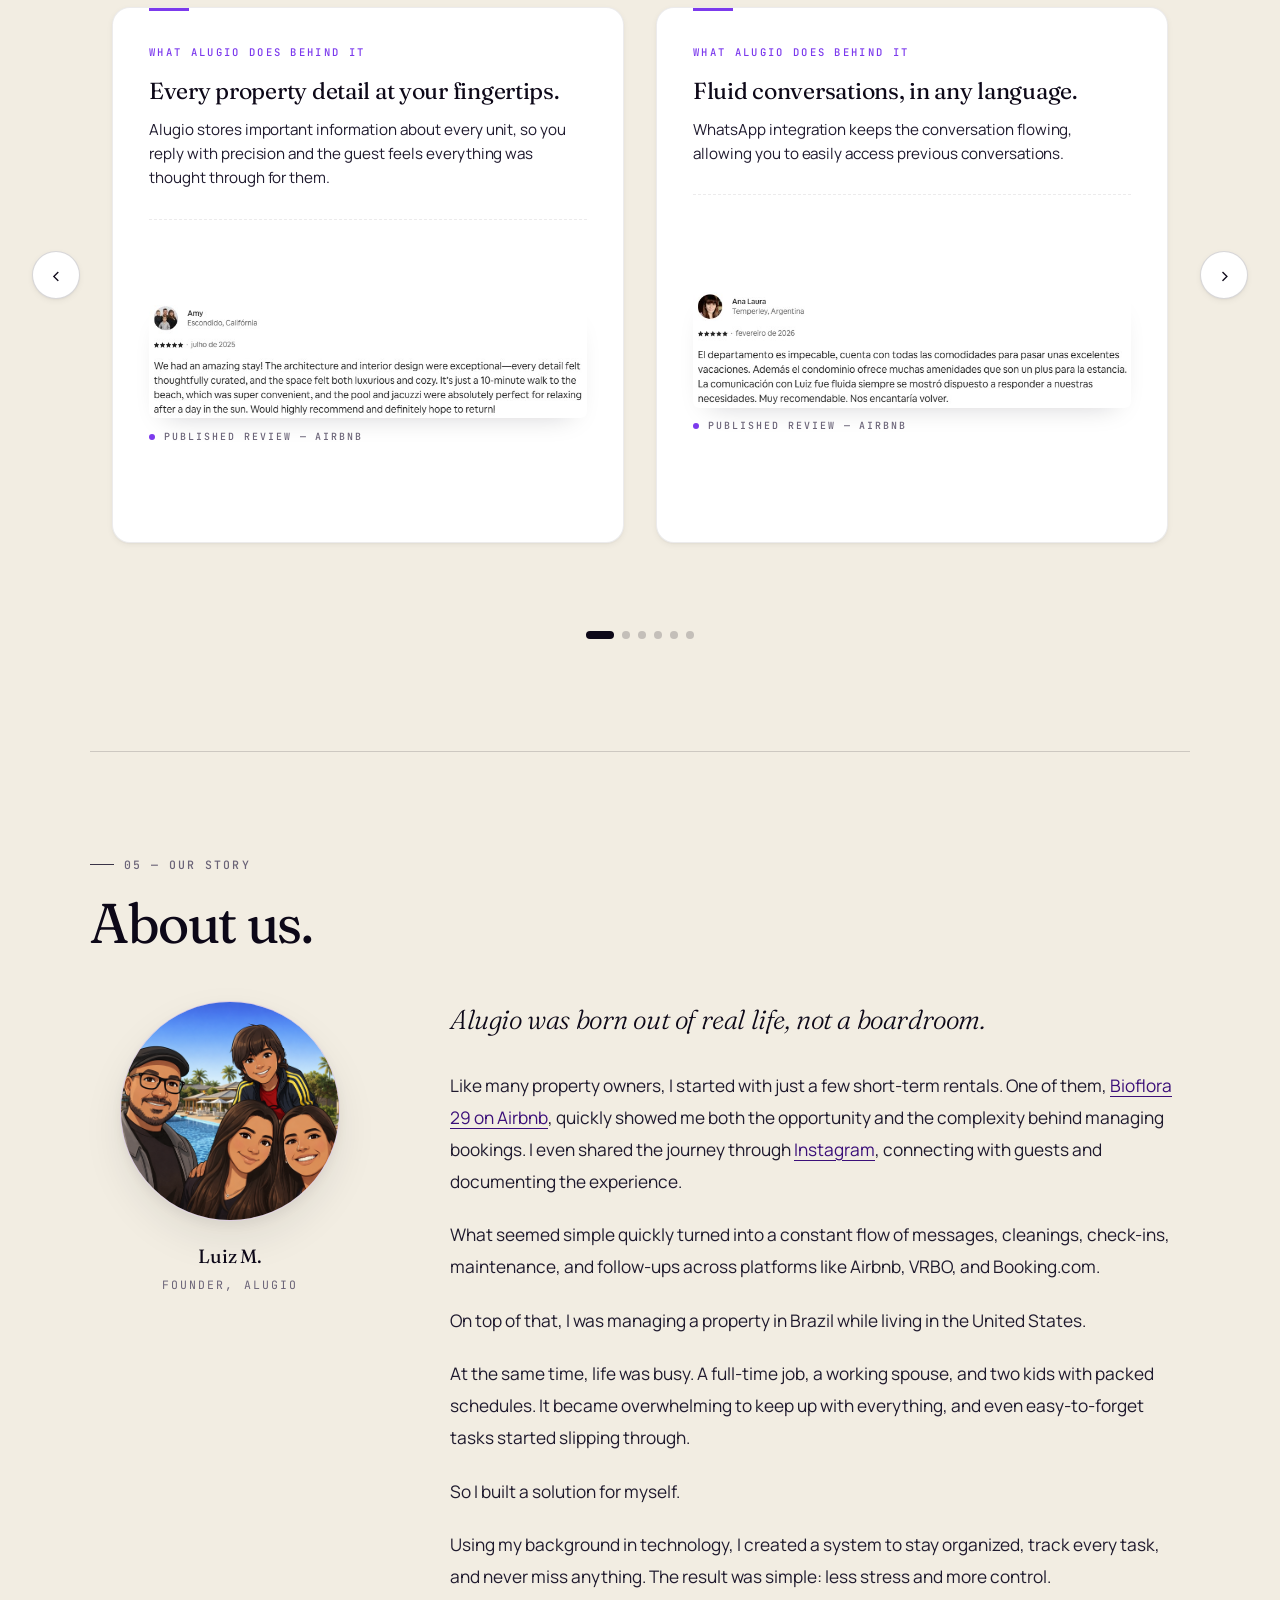
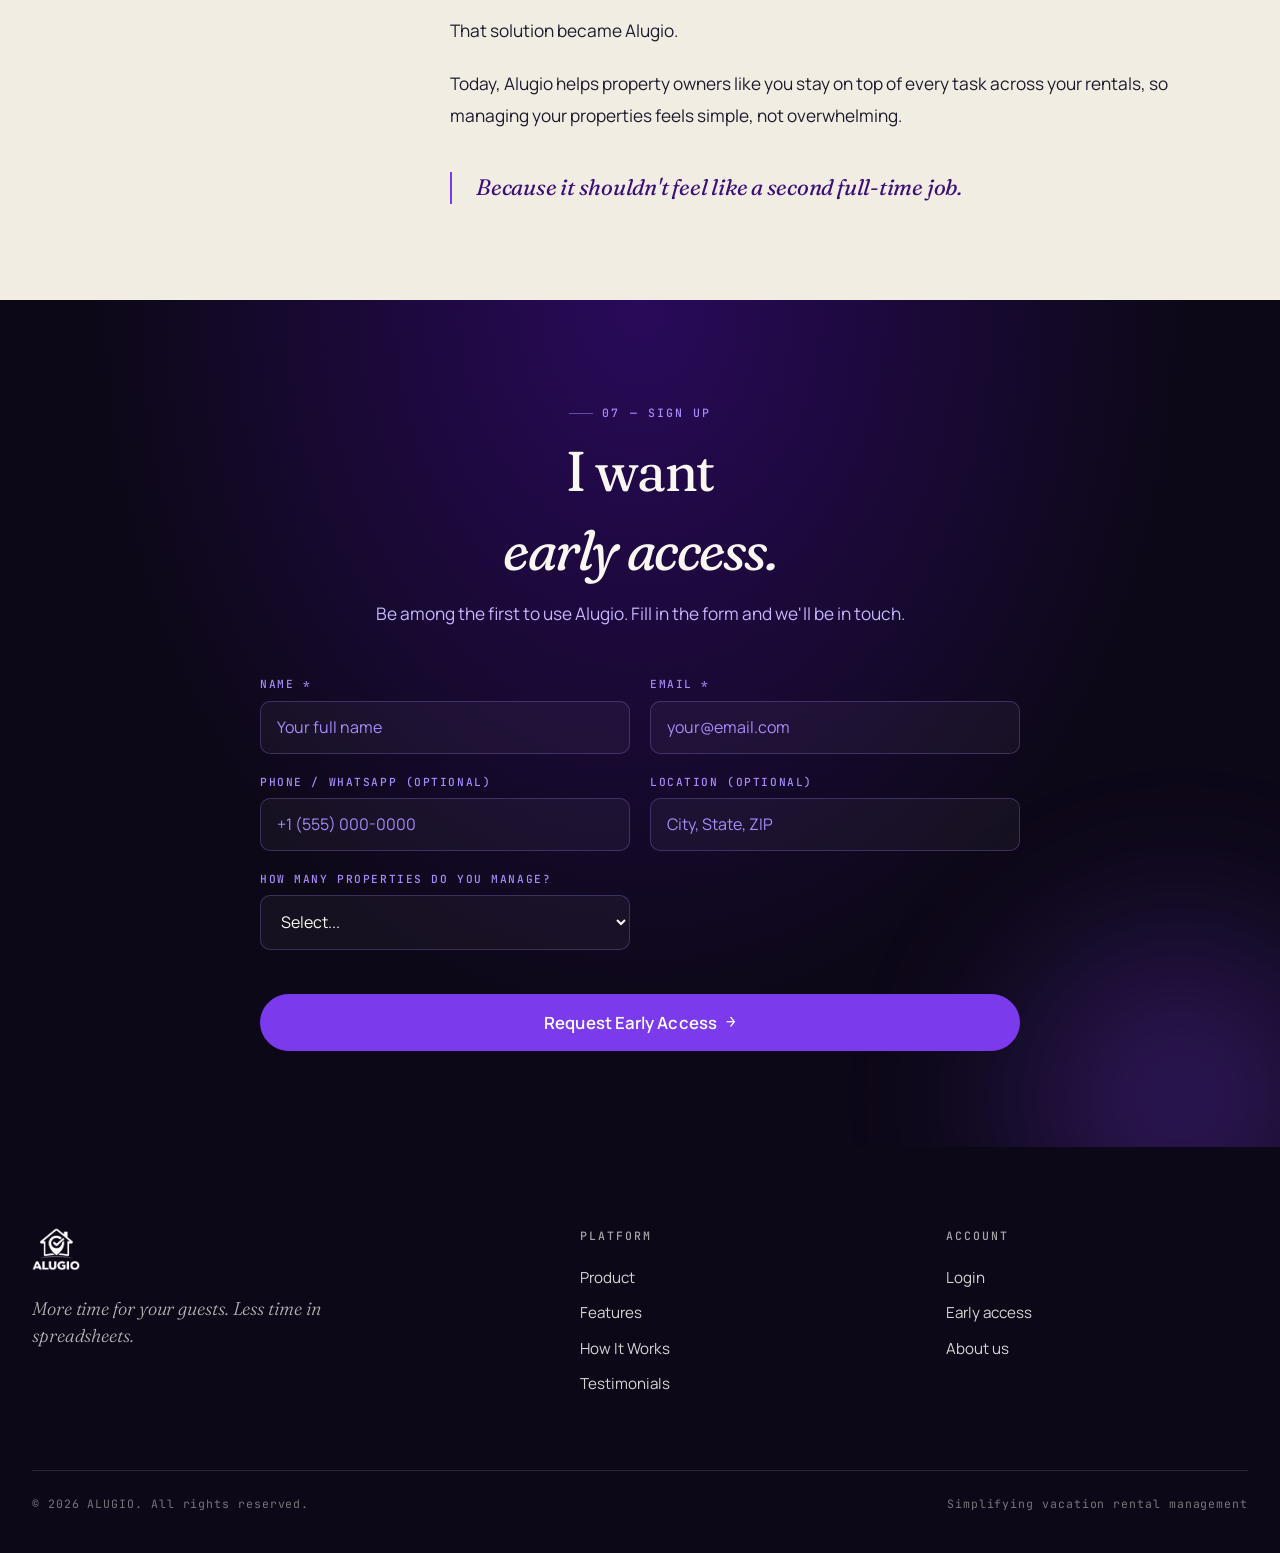
==== commit cfe2e56c: "Remove em dashes from paragraph copy Replaced em dashes in prose with commas, colons, or parentheses" ====
--- a/wwwroot/index.html
+++ b/wwwroot/index.html
@@ -59,7 +59,7 @@
                         <em data-lang-pt="convidado." data-lang-en="guest.">convidado.</em>
                     </h1>
                     <p class="hero-subtitle" data-lang-pt="Automatize as tarefas, comunique-se com hóspedes e ganhe tempo para o que só você pode fazer." data-lang-en="Automate the tasks, talk to your guests, and buy back time for what only you can do.">Automatize as tarefas, comunique-se com hóspedes e ganhe tempo para o que só você pode fazer.</p>
-                    <p class="hero-tagline" data-lang-pt="Gerenciar aluguéis de temporada parecia simples — até que deixou de ser. O Alugio foi criado a partir de experiência real, porque seus imóveis não deveriam parecer um segundo emprego em período integral." data-lang-en="Managing short-term rentals sounded simple — until it wasn't. Alugio was built from real experience, because your rentals shouldn't feel like a second full-time job.">Gerenciar aluguéis de temporada parecia simples — até que deixou de ser. O Alugio foi criado a partir de experiência real, porque seus imóveis não deveriam parecer um segundo emprego em período integral.</p>
+                    <p class="hero-tagline" data-lang-pt="Gerenciar aluguéis de temporada parecia simples, até que deixou de ser. O Alugio foi criado a partir de experiência real, porque seus imóveis não deveriam parecer um segundo emprego em período integral." data-lang-en="Managing short-term rentals sounded simple, until it wasn't. Alugio was built from real experience, because your rentals shouldn't feel like a second full-time job.">Gerenciar aluguéis de temporada parecia simples, até que deixou de ser. O Alugio foi criado a partir de experiência real, porque seus imóveis não deveriam parecer um segundo emprego em período integral.</p>
                     <div class="hero-cta-row">
                         <button class="cta-button" id="hero-cta" data-lang-pt="Comece agora" data-lang-en="Start now">Comece agora</button>
                         <a class="cta-button cta-button--outline" href="https://alpha.alugio.app" target="_blank" rel="noopener" data-lang-pt="Já tenho conta" data-lang-en="I already have an account">Já tenho conta</a>
@@ -85,20 +85,20 @@
                 <div class="outcome-card reveal">
                     <div class="outcome-icon" aria-hidden="true">✳</div>
                     <h3 data-lang-pt="Automatize o trabalho repetitivo" data-lang-en="Automate the busywork">Automatize o trabalho repetitivo</h3>
-                    <p data-lang-pt="Lembretes, mensagens de check-in, tarefas de limpeza e confirmações de reserva rodam sozinhos — sem você precisar pensar neles." data-lang-en="Reminders, check-in messages, cleaning tasks, and booking confirmations run themselves — so you don't have to think about them.">Lembretes, mensagens de check-in, tarefas de limpeza e confirmações de reserva rodam sozinhos — sem você precisar pensar neles.</p>
+                    <p data-lang-pt="Lembretes, mensagens de check-in, tarefas de limpeza e confirmações de reserva rodam sozinhos, sem você precisar pensar neles." data-lang-en="Reminders, check-in messages, cleaning tasks, and booking confirmations run themselves, so you don't have to think about them.">Lembretes, mensagens de check-in, tarefas de limpeza e confirmações de reserva rodam sozinhos, sem você precisar pensar neles.</p>
                 </div>
 
                 <div class="outcome-card reveal" style="--reveal-delay: 120ms;">
                     <div class="outcome-icon" aria-hidden="true">◐</div>
                     <h3 data-lang-pt="Recupere suas horas" data-lang-en="Reclaim your hours">Recupere suas horas</h3>
-                    <p data-lang-pt="Gestores que usam o Alugio relatam economizar horas toda semana — tempo que antes se perdia em mensagens repetitivas e tarefas manuais." data-lang-en="Managers using Alugio report saving hours every week — time that used to disappear into repetitive messages and manual tasks.">Gestores que usam o Alugio relatam economizar horas toda semana — tempo que antes se perdia em mensagens repetitivas e tarefas manuais.</p>
+                    <p data-lang-pt="Gestores que usam o Alugio relatam economizar horas toda semana, tempo que antes se perdia em mensagens repetitivas e tarefas manuais." data-lang-en="Managers using Alugio report saving hours every week, time that used to disappear into repetitive messages and manual tasks.">Gestores que usam o Alugio relatam economizar horas toda semana, tempo que antes se perdia em mensagens repetitivas e tarefas manuais.</p>
                     <span class="stat" data-lang-pt="~10h por semana*" data-lang-en="~10h per week*">~10h por semana*</span>
                 </div>
 
                 <div class="outcome-card reveal" style="--reveal-delay: 240ms;">
                     <div class="outcome-icon" aria-hidden="true">❋</div>
                     <h3 data-lang-pt="Invista na experiência do hóspede" data-lang-en="Invest in the guest experience">Invista na experiência do hóspede</h3>
-                    <p data-lang-pt="Respostas rápidas, toques pessoais e atenção no momento certo — é isso que transforma hóspedes em fãs e fãs em avaliações 5 estrelas." data-lang-en="Fast replies, personal touches, and attention at the right moment — that's what turns guests into fans and fans into 5-star reviews.">Respostas rápidas, toques pessoais e atenção no momento certo — é isso que transforma hóspedes em fãs e fãs em avaliações 5 estrelas.</p>
+                    <p data-lang-pt="Respostas rápidas, toques pessoais e atenção no momento certo: é isso que transforma hóspedes em fãs e fãs em avaliações 5 estrelas." data-lang-en="Fast replies, personal touches, and attention at the right moment: that's what turns guests into fans and fans into 5-star reviews.">Respostas rápidas, toques pessoais e atenção no momento certo: é isso que transforma hóspedes em fãs e fãs em avaliações 5 estrelas.</p>
                 </div>
             </div>
         </section>
@@ -132,7 +132,7 @@
                 <div class="feature-card reveal" style="--reveal-delay: 200ms;">
                     <img src="assets/Tarefas-Mensagens.png" alt="Comunicação">
                     <h3 data-lang-pt="Comunicação" data-lang-en="Communication">Comunicação</h3>
-                    <p data-lang-pt="Converse com seus hóspedes em tempo real — e faça com que se sintam informados, nunca ignorados." data-lang-en="Talk to your guests in real time — and make them feel informed, never ignored.">Converse com seus hóspedes em tempo real — e faça com que se sintam informados, nunca ignorados.</p>
+                    <p data-lang-pt="Converse com seus hóspedes em tempo real e faça com que se sintam informados, nunca ignorados." data-lang-en="Talk to your guests in real time and make them feel informed, never ignored.">Converse com seus hóspedes em tempo real e faça com que se sintam informados, nunca ignorados.</p>
                 </div>
 
                 <div class="feature-card reveal" style="--reveal-delay: 300ms;">
@@ -174,7 +174,7 @@
             <div class="detail-row">
                 <div class="detail-text">
                     <h3 data-lang-pt="Comunicação com Hóspedes" data-lang-en="Guest Communication">Comunicação com Hóspedes</h3>
-                    <p data-lang-pt="Envie mensagens automáticas, atualizações de reserva e instruções de acesso, e responda rapidamente a dúvidas via WhatsApp, SMS ou e-mail. Transforme check-ins em momentos de acolhimento — não em logística." data-lang-en="Send automated messages, reservation updates, and access instructions, and reply quickly to questions via WhatsApp, SMS, or email. Turn check-ins into welcoming moments — not logistics.">Envie mensagens automáticas, atualizações de reserva e instruções de acesso, e responda rapidamente a dúvidas via WhatsApp, SMS ou e-mail. Transforme check-ins em momentos de acolhimento — não em logística.</p>
+                    <p data-lang-pt="Envie mensagens automáticas, atualizações de reserva e instruções de acesso, e responda rapidamente a dúvidas via WhatsApp, SMS ou e-mail. Transforme check-ins em momentos de acolhimento, não em logística." data-lang-en="Send automated messages, reservation updates, and access instructions, and reply quickly to questions via WhatsApp, SMS, or email. Turn check-ins into welcoming moments, not logistics.">Envie mensagens automáticas, atualizações de reserva e instruções de acesso, e responda rapidamente a dúvidas via WhatsApp, SMS ou e-mail. Transforme check-ins em momentos de acolhimento, não em logística.</p>
                 </div>
                 <div class="detail-image">
                     <img src="assets/Tarefas-Mensagens.png" alt="Comunicação com Hóspedes">
@@ -262,7 +262,7 @@
             <span class="eyebrow reveal" data-lang-pt="06 — Avaliações reais" data-lang-en="06 — Real reviews">06 — Avaliações reais</span>
             <h2 class="section-title reveal" data-lang-pt="Cinco estrelas não são sorte." data-lang-en="Five stars aren't luck.">Cinco estrelas não são sorte.</h2>
             <h2 class="section-title section-title-accent reveal" style="--reveal-delay: 100ms;" data-lang-pt="São consequência." data-lang-en="They're a consequence.">São consequência.</h2>
-            <p class="section-description reveal" style="--reveal-delay: 200ms;" data-lang-pt="Cada imagem abaixo é uma avaliação genuína, publicada por um hóspede real nas plataformas de reserva. Ao lado de cada uma, mostramos o que o Alugio faz nos bastidores para que esse tipo de feedback se repita — em vez de acontecer por acaso." data-lang-en="Each image below is a genuine review, published by a real guest on the booking platforms. Beside each one, we show what Alugio does behind the scenes so this kind of feedback becomes the rule — not the exception.">Cada imagem abaixo é uma avaliação genuína, publicada por um hóspede real nas plataformas de reserva. Ao lado de cada uma, mostramos o que o Alugio faz nos bastidores para que esse tipo de feedback se repita — em vez de acontecer por acaso.</p>
+            <p class="section-description reveal" style="--reveal-delay: 200ms;" data-lang-pt="Cada imagem abaixo é uma avaliação genuína, publicada por um hóspede real nas plataformas de reserva. Ao lado de cada uma, mostramos o que o Alugio faz nos bastidores para que esse tipo de feedback se repita, em vez de acontecer por acaso." data-lang-en="Each image below is a genuine review, published by a real guest on the booking platforms. Beside each one, we show what Alugio does behind the scenes so this kind of feedback becomes the rule, not the exception.">Cada imagem abaixo é uma avaliação genuína, publicada por um hóspede real nas plataformas de reserva. Ao lado de cada uma, mostramos o que o Alugio faz nos bastidores para que esse tipo de feedback se repita, em vez de acontecer por acaso.</p>
 
             <div class="carousel" id="testimonials-carousel">
                 <button class="carousel-arrow prev" type="button" aria-label="Previous" aria-controls="testimonials-track">‹</button>
@@ -274,7 +274,7 @@
                             <div class="testimonial-card-inner">
                                 <span class="testimonial-tag" data-lang-pt="O que o Alugio faz por trás" data-lang-en="What Alugio does behind it">O que o Alugio faz por trás</span>
                                 <h3 class="testimonial-headline" data-lang-pt="Cada detalhe do imóvel ao alcance da mão." data-lang-en="Every property detail at your fingertips.">Cada detalhe do imóvel ao alcance da mão.</h3>
-                                <p class="testimonial-blurb" data-lang-pt="O Alugio guarda informações importantes de cada unidade — assim você responde com precisão e o hóspede sente que tudo foi pensado para ele." data-lang-en="Alugio stores important information about every unit — so you reply with precision and the guest feels everything was thought through for them.">O Alugio guarda informações importantes de cada unidade — assim você responde com precisão e o hóspede sente que tudo foi pensado para ele.</p>
+                                <p class="testimonial-blurb" data-lang-pt="O Alugio guarda informações importantes de cada unidade, assim você responde com precisão e o hóspede sente que tudo foi pensado para ele." data-lang-en="Alugio stores important information about every unit, so you reply with precision and the guest feels everything was thought through for them.">O Alugio guarda informações importantes de cada unidade, assim você responde com precisão e o hóspede sente que tudo foi pensado para ele.</p>
                                 <figure class="testimonial-figure">
                                     <img class="testimonial-photo" src="assets/testimonials/amy.jpg" alt="Avaliação 5 estrelas de Amy, Escondido, Califórnia, julho de 2025" loading="lazy">
                                     <figcaption class="testimonial-caption" data-lang-pt="Avaliação publicada — Airbnb" data-lang-en="Published review — Airbnb">Avaliação publicada — Airbnb</figcaption>
@@ -298,7 +298,7 @@
                             <div class="testimonial-card-inner">
                                 <span class="testimonial-tag" data-lang-pt="O que o Alugio faz por trás" data-lang-en="What Alugio does behind it">O que o Alugio faz por trás</span>
                                 <h3 class="testimonial-headline" data-lang-pt="Nenhum check-in perde um passo." data-lang-en="No check-in misses a step.">Nenhum check-in perde um passo.</h3>
-                                <p class="testimonial-blurb" data-lang-pt="Tarefas automáticas lembram você do que precisa ser feito — boas-vindas, instruções, confirmações — para que cada chegada pareça planejada, mesmo na correria." data-lang-en="Automated tasks prompt you for what needs doing — welcome notes, instructions, confirmations — so every arrival feels planned, even when you're slammed.">Tarefas automáticas lembram você do que precisa ser feito — boas-vindas, instruções, confirmações — para que cada chegada pareça planejada, mesmo na correria.</p>
+                                <p class="testimonial-blurb" data-lang-pt="Tarefas automáticas lembram você do que precisa ser feito (boas-vindas, instruções, confirmações), para que cada chegada pareça planejada, mesmo na correria." data-lang-en="Automated tasks prompt you for what needs doing (welcome notes, instructions, confirmations), so every arrival feels planned, even when you're slammed.">Tarefas automáticas lembram você do que precisa ser feito (boas-vindas, instruções, confirmações), para que cada chegada pareça planejada, mesmo na correria.</p>
                                 <figure class="testimonial-figure">
                                     <img class="testimonial-photo" src="assets/testimonials/beatriz.jpg" alt="Avaliação 5 estrelas de Beatriz" loading="lazy">
                                     <figcaption class="testimonial-caption" data-lang-pt="Avaliação publicada — Airbnb" data-lang-en="Published review — Airbnb">Avaliação publicada — Airbnb</figcaption>
@@ -310,7 +310,7 @@
                             <div class="testimonial-card-inner">
                                 <span class="testimonial-tag" data-lang-pt="O que o Alugio faz por trás" data-lang-en="What Alugio does behind it">O que o Alugio faz por trás</span>
                                 <h3 class="testimonial-headline" data-lang-pt="Resposta rápida vira hábito." data-lang-en="Fast replies become a habit.">Resposta rápida vira hábito.</h3>
-                                <p class="testimonial-blurb" data-lang-pt="Notificações inteligentes te alcançam no momento certo — antes que o hóspede precise repetir a pergunta. Comunicar bem deixa de exigir vigilância." data-lang-en="Smart notifications reach you at the right moment — before the guest has to ask twice. Good communication stops requiring constant vigilance.">Notificações inteligentes te alcançam no momento certo — antes que o hóspede precise repetir a pergunta. Comunicar bem deixa de exigir vigilância.</p>
+                                <p class="testimonial-blurb" data-lang-pt="Notificações inteligentes te alcançam no momento certo, antes que o hóspede precise repetir a pergunta. Comunicar bem deixa de exigir vigilância." data-lang-en="Smart notifications reach you at the right moment, before the guest has to ask twice. Good communication stops requiring constant vigilance.">Notificações inteligentes te alcançam no momento certo, antes que o hóspede precise repetir a pergunta. Comunicar bem deixa de exigir vigilância.</p>
                                 <figure class="testimonial-figure">
                                     <img class="testimonial-photo" src="assets/testimonials/bruno.jpg" alt="Avaliação 5 estrelas de Bruno, Bahia, outubro de 2025" loading="lazy">
                                     <figcaption class="testimonial-caption" data-lang-pt="Avaliação publicada — Airbnb" data-lang-en="Published review — Airbnb">Avaliação publicada — Airbnb</figcaption>
@@ -334,7 +334,7 @@
                             <div class="testimonial-card-inner">
                                 <span class="testimonial-tag" data-lang-pt="O que o Alugio faz por trás" data-lang-en="What Alugio does behind it">O que o Alugio faz por trás</span>
                                 <h3 class="testimonial-headline" data-lang-pt="Limpeza coordenada em segundo plano." data-lang-en="Cleaning coordinated in the background.">Limpeza coordenada em segundo plano.</h3>
-                                <p class="testimonial-blurb" data-lang-pt="Tarefas de limpeza e confirmações são gerenciadas facilmente. Você para de orquestrar a limpeza manualmente — e o imóvel está pronto antes da próxima chave." data-lang-en="Cleaning tasks and confirmations are easily managed. You stop orchestrating manual cleaning tasks — and the property is ready before the next key drops.">Tarefas de limpeza e confirmações são gerenciadas facilmente. Você para de orquestrar a limpeza manualmente — e o imóvel está pronto antes da próxima chave.</p>
+                                <p class="testimonial-blurb" data-lang-pt="Tarefas de limpeza e confirmações são gerenciadas facilmente. Você para de orquestrar a limpeza manualmente, e o imóvel está pronto antes da próxima chave." data-lang-en="Cleaning tasks and confirmations are easily managed. You stop orchestrating manual cleaning tasks, and the property is ready before the next key drops.">Tarefas de limpeza e confirmações são gerenciadas facilmente. Você para de orquestrar a limpeza manualmente, e o imóvel está pronto antes da próxima chave.</p>
                                 <figure class="testimonial-figure">
                                     <img class="testimonial-photo" src="assets/testimonials/jaciara.jpg" alt="Avaliação 5 estrelas de Jaciara" loading="lazy">
                                     <figcaption class="testimonial-caption" data-lang-pt="Avaliação publicada — Airbnb" data-lang-en="Published review — Airbnb">Avaliação publicada — Airbnb</figcaption>
@@ -370,7 +370,7 @@
                             <div class="testimonial-card-inner">
                                 <span class="testimonial-tag" data-lang-pt="O que o Alugio faz por trás" data-lang-en="What Alugio does behind it">O que o Alugio faz por trás</span>
                                 <h3 class="testimonial-headline" data-lang-pt="Modelos de tarefa para nada escapar." data-lang-en="Task templates so nothing slips.">Modelos de tarefa para nada escapar.</h3>
-                                <p class="testimonial-blurb" data-lang-pt="Cada operação segue um roteiro pré-configurado — mensagem de boas-vindas, manual da propriedade, solicitação de informações e tudo antes e depois do check-in — então o padrão se repete mesmo na alta temporada, mesmo com gente nova na equipe." data-lang-en="Every operation follows a preset script — welcome message, scheduled cleaning tasks, information gathering, everything before and after check-in — so the standard holds at peak season, even with new people on the team.">Cada operação segue um roteiro pré-configurado — mensagem de boas-vindas, manual da propriedade, solicitação de informações e tudo antes e depois do check-in — então o padrão se repete mesmo na alta temporada, mesmo com gente nova na equipe.</p>
+                                <p class="testimonial-blurb" data-lang-pt="Cada operação segue um roteiro pré-configurado (mensagem de boas-vindas, manual da propriedade, solicitação de informações e tudo antes e depois do check-in), então o padrão se repete mesmo na alta temporada, mesmo com gente nova na equipe." data-lang-en="Every operation follows a preset script (welcome message, scheduled cleaning tasks, information gathering, everything before and after check-in), so the standard holds at peak season, even with new people on the team.">Cada operação segue um roteiro pré-configurado (mensagem de boas-vindas, manual da propriedade, solicitação de informações e tudo antes e depois do check-in), então o padrão se repete mesmo na alta temporada, mesmo com gente nova na equipe.</p>
                                 <figure class="testimonial-figure">
                                     <img class="testimonial-photo" src="assets/testimonials/lucas.jpg" alt="Avaliação 5 estrelas de Lucas" loading="lazy">
                                     <figcaption class="testimonial-caption" data-lang-pt="Avaliação publicada — Airbnb" data-lang-en="Published review — Airbnb">Avaliação publicada — Airbnb</figcaption>
@@ -382,7 +382,7 @@
                             <div class="testimonial-card-inner">
                                 <span class="testimonial-tag" data-lang-pt="O que o Alugio faz por trás" data-lang-en="What Alugio does behind it">O que o Alugio faz por trás</span>
                                 <h3 class="testimonial-headline" data-lang-pt="Reservas, finanças e conversa em um só lugar." data-lang-en="Bookings, finance and conversation in one place.">Reservas, finanças e conversa em um só lugar.</h3>
-                                <p class="testimonial-blurb" data-lang-pt="Um painel só reúne tudo: nada de planilhas paralelas, nada de juntar prints. A operação fica clara, rápida e confiável — para você e para quem confia em você." data-lang-en="A single dashboard ties everything together: no parallel spreadsheets, no piecing screenshots back together. Operations stay clear, fast and reliable — for you and for the people relying on you.">Um painel só reúne tudo: nada de planilhas paralelas, nada de juntar prints. A operação fica clara, rápida e confiável — para você e para quem confia em você.</p>
+                                <p class="testimonial-blurb" data-lang-pt="Um painel só reúne tudo: nada de planilhas paralelas, nada de juntar prints. A operação fica clara, rápida e confiável, para você e para quem confia em você." data-lang-en="A single dashboard ties everything together: no parallel spreadsheets, no piecing screenshots back together. Operations stay clear, fast and reliable, for you and for the people relying on you.">Um painel só reúne tudo: nada de planilhas paralelas, nada de juntar prints. A operação fica clara, rápida e confiável, para você e para quem confia em você.</p>
                                 <figure class="testimonial-figure">
                                     <img class="testimonial-photo" src="assets/testimonials/marcelo.jpg" alt="Avaliação 5 estrelas de Marcelo" loading="lazy">
                                     <figcaption class="testimonial-caption" data-lang-pt="Avaliação publicada — Airbnb" data-lang-en="Published review — Airbnb">Avaliação publicada — Airbnb</figcaption>
@@ -394,7 +394,7 @@
                             <div class="testimonial-card-inner">
                                 <span class="testimonial-tag" data-lang-pt="O que o Alugio faz por trás" data-lang-en="What Alugio does behind it">O que o Alugio faz por trás</span>
                                 <h3 class="testimonial-headline" data-lang-pt="Mais imóveis, sem mais pessoas." data-lang-en="More properties, not more people.">Mais imóveis, sem mais pessoas.</h3>
-                                <p class="testimonial-blurb" data-lang-pt="A automação cuida do trabalho repetitivo. Você cuida das pessoas e das decisões importantes — e cresce de dois para cinco imóveis sem precisar contratar." data-lang-en="Automation handles the repetitive work. You handle the people and the important calls — and grow from two to five properties without hiring.">A automação cuida do trabalho repetitivo. Você cuida das pessoas e das decisões importantes — e cresce de dois para cinco imóveis sem precisar contratar.</p>
+                                <p class="testimonial-blurb" data-lang-pt="A automação cuida do trabalho repetitivo. Você cuida das pessoas e das decisões importantes, e cresce de dois para cinco imóveis sem precisar contratar." data-lang-en="Automation handles the repetitive work. You handle the people and the important calls, and grow from two to five properties without hiring.">A automação cuida do trabalho repetitivo. Você cuida das pessoas e das decisões importantes, e cresce de dois para cinco imóveis sem precisar contratar.</p>
                                 <figure class="testimonial-figure">
                                     <img class="testimonial-photo" src="assets/testimonials/nana.jpg" alt="Avaliação 5 estrelas de Nana" loading="lazy">
                                     <figcaption class="testimonial-caption" data-lang-pt="Avaliação publicada — Airbnb" data-lang-en="Published review — Airbnb">Avaliação publicada — Airbnb</figcaption>
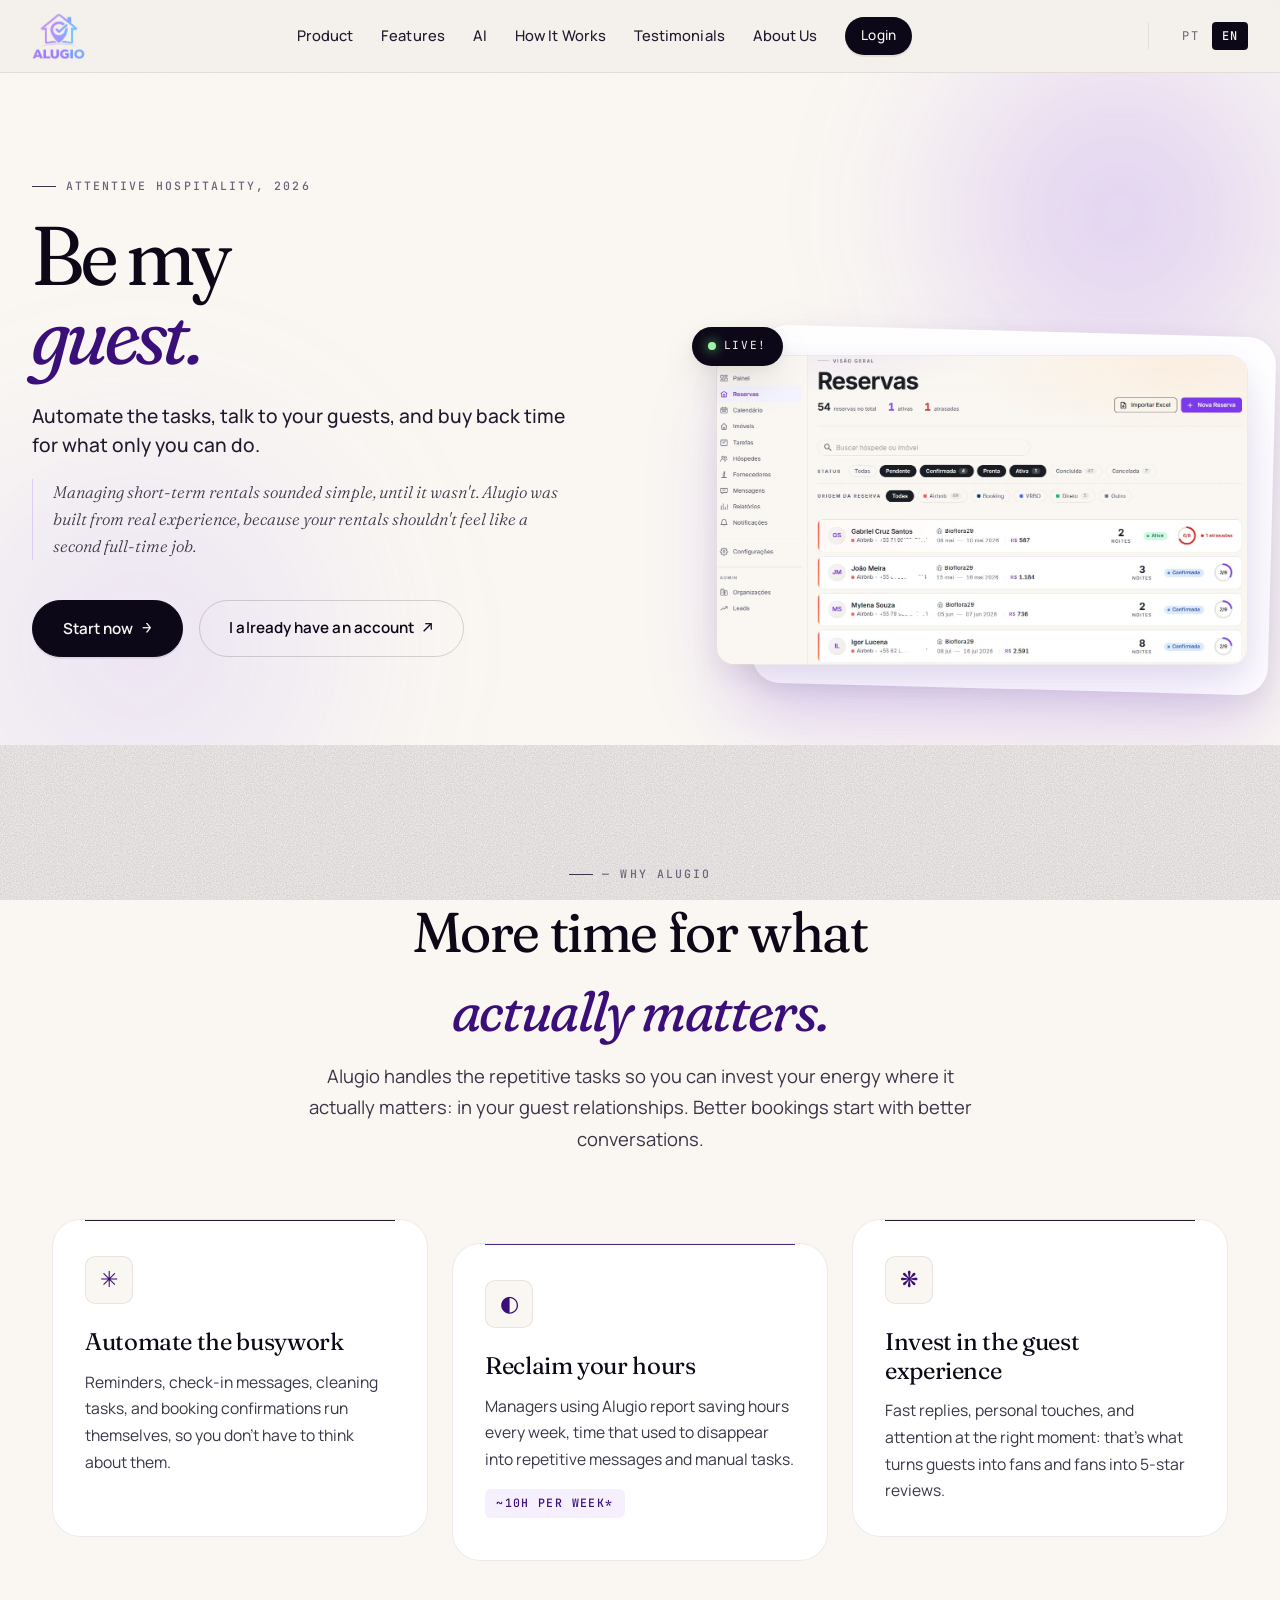
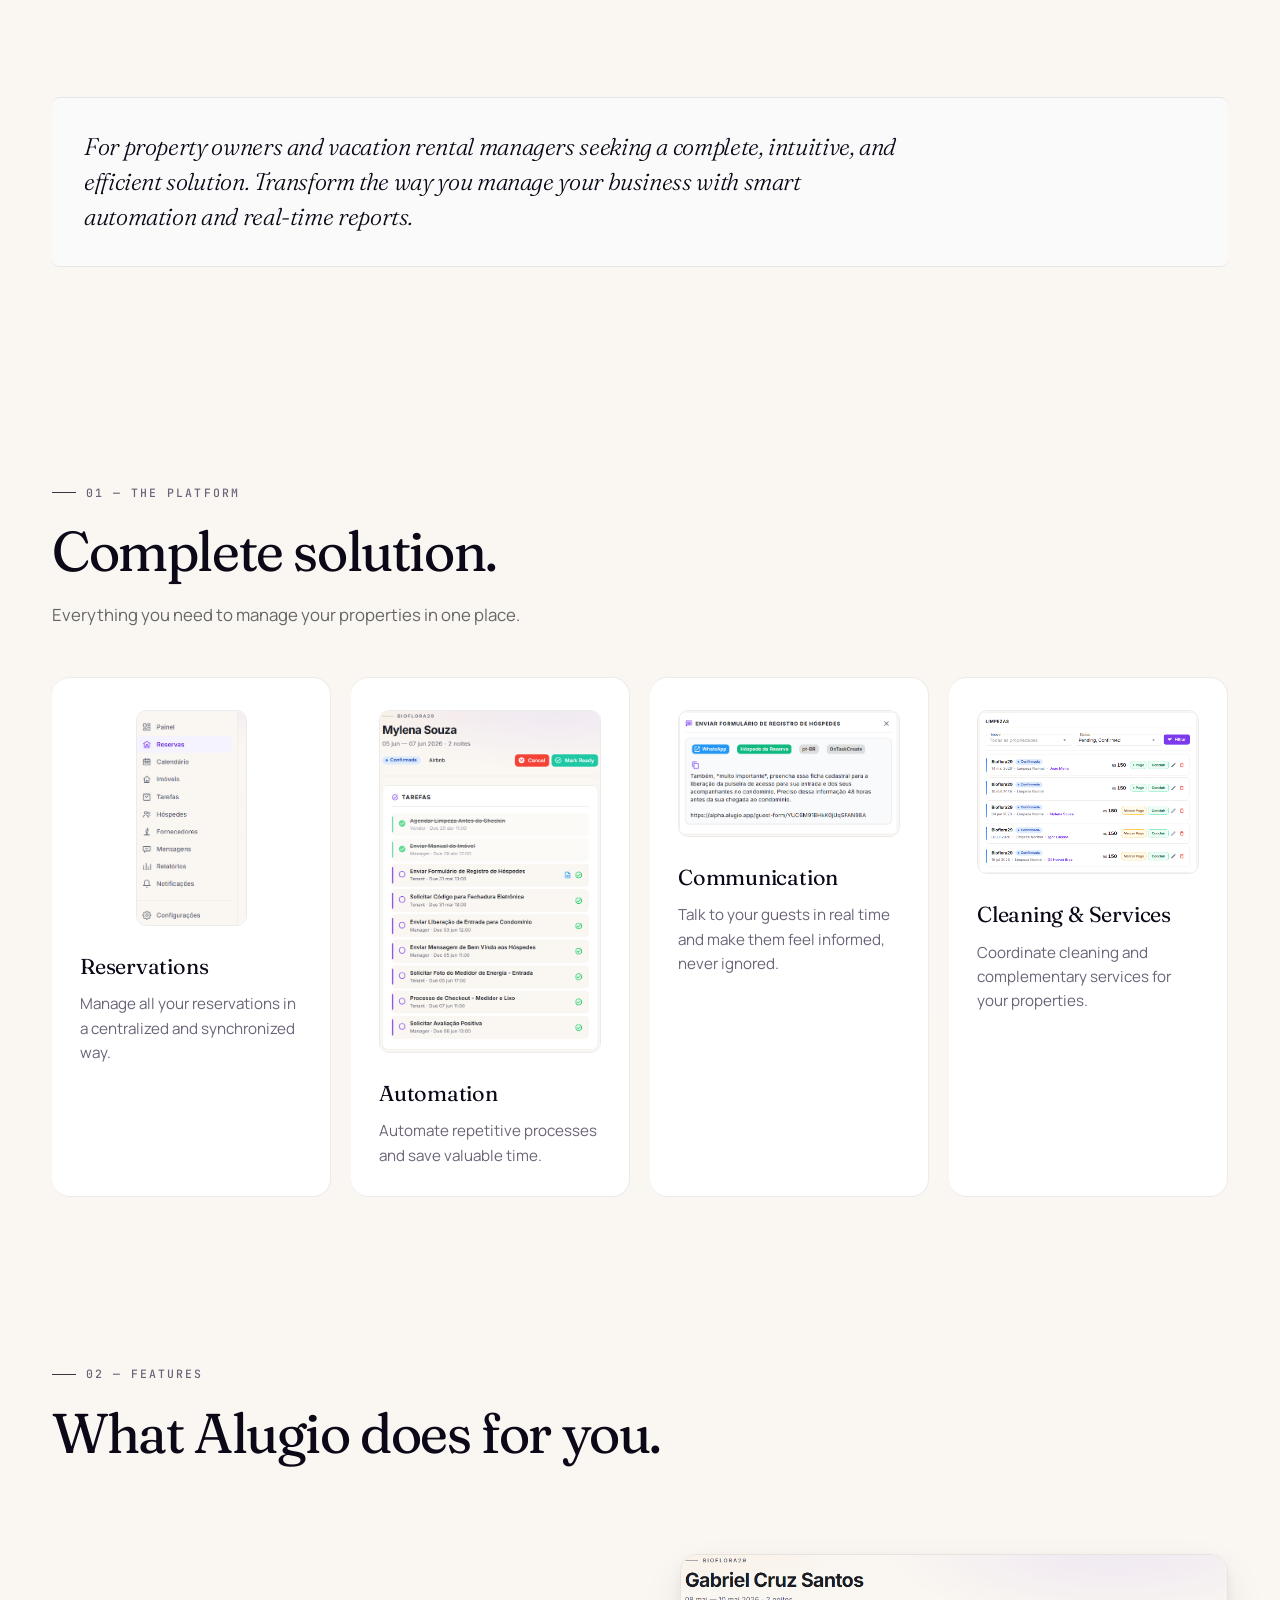
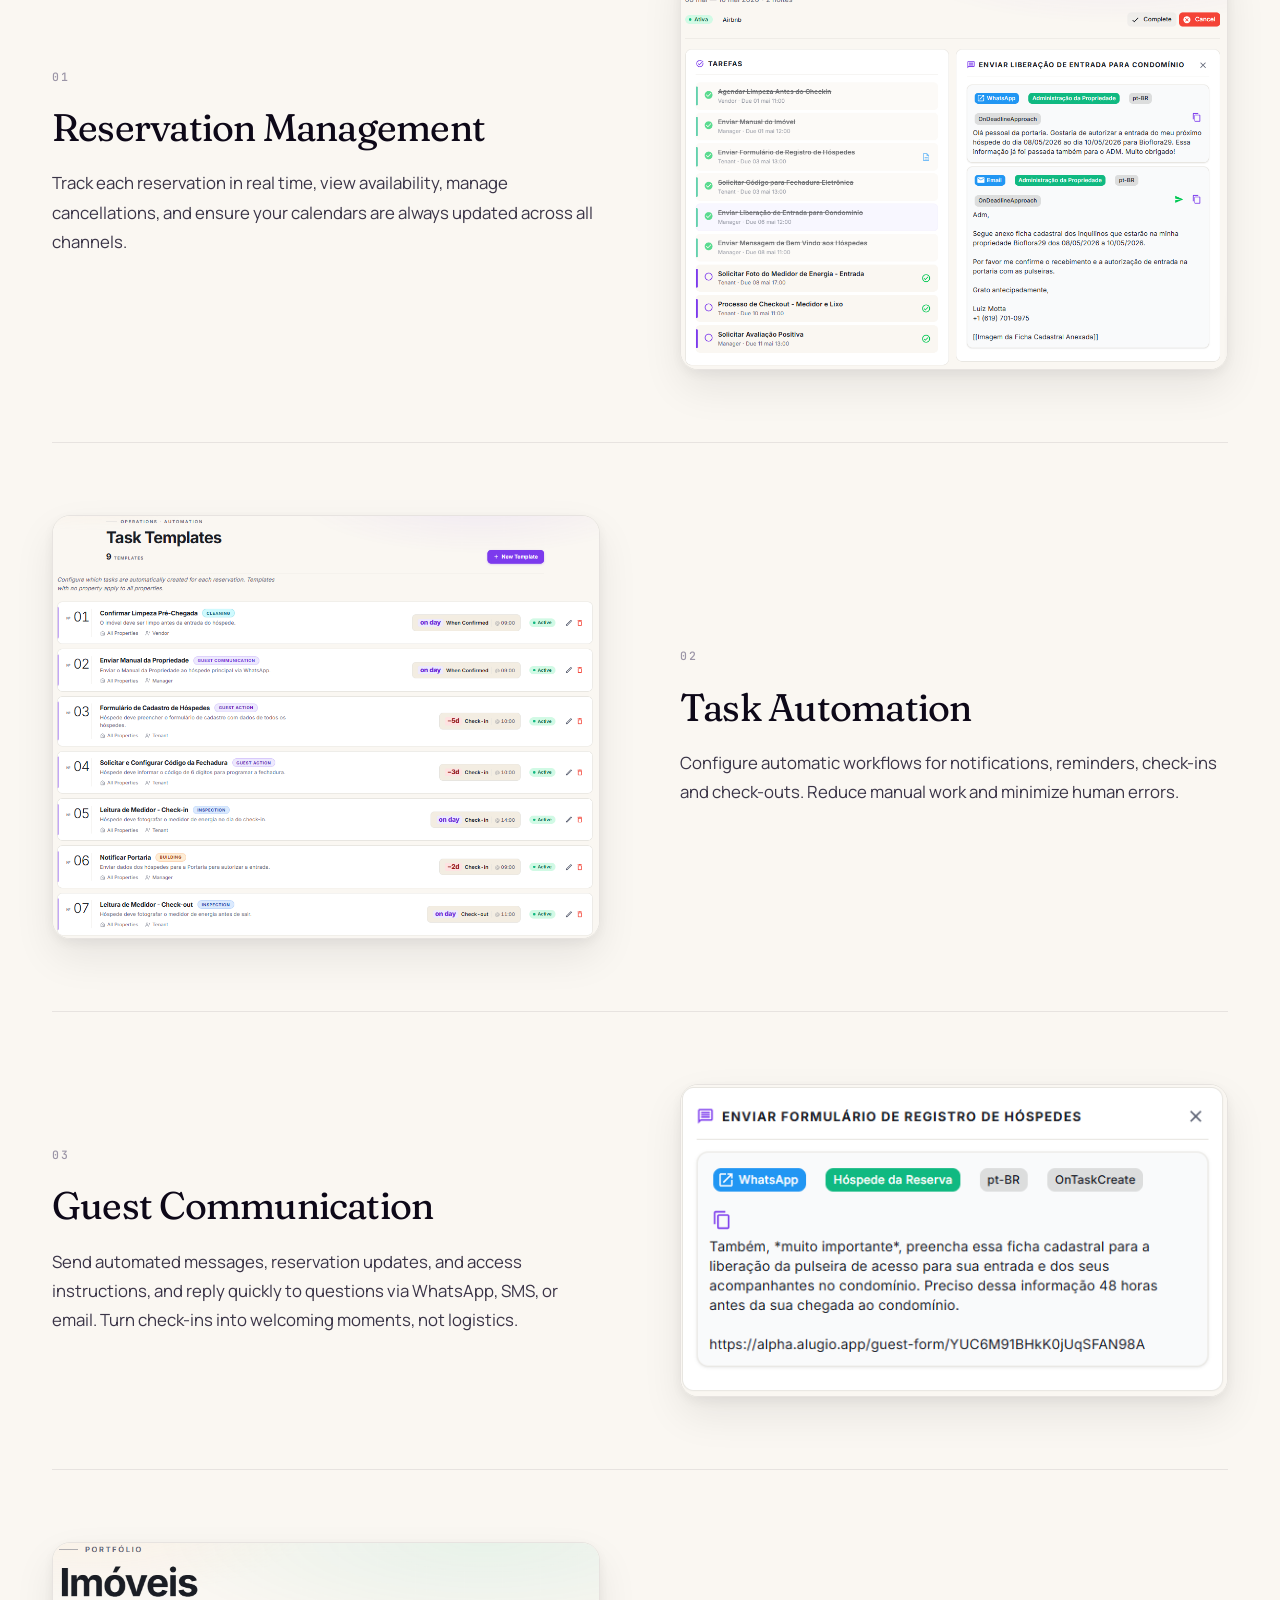
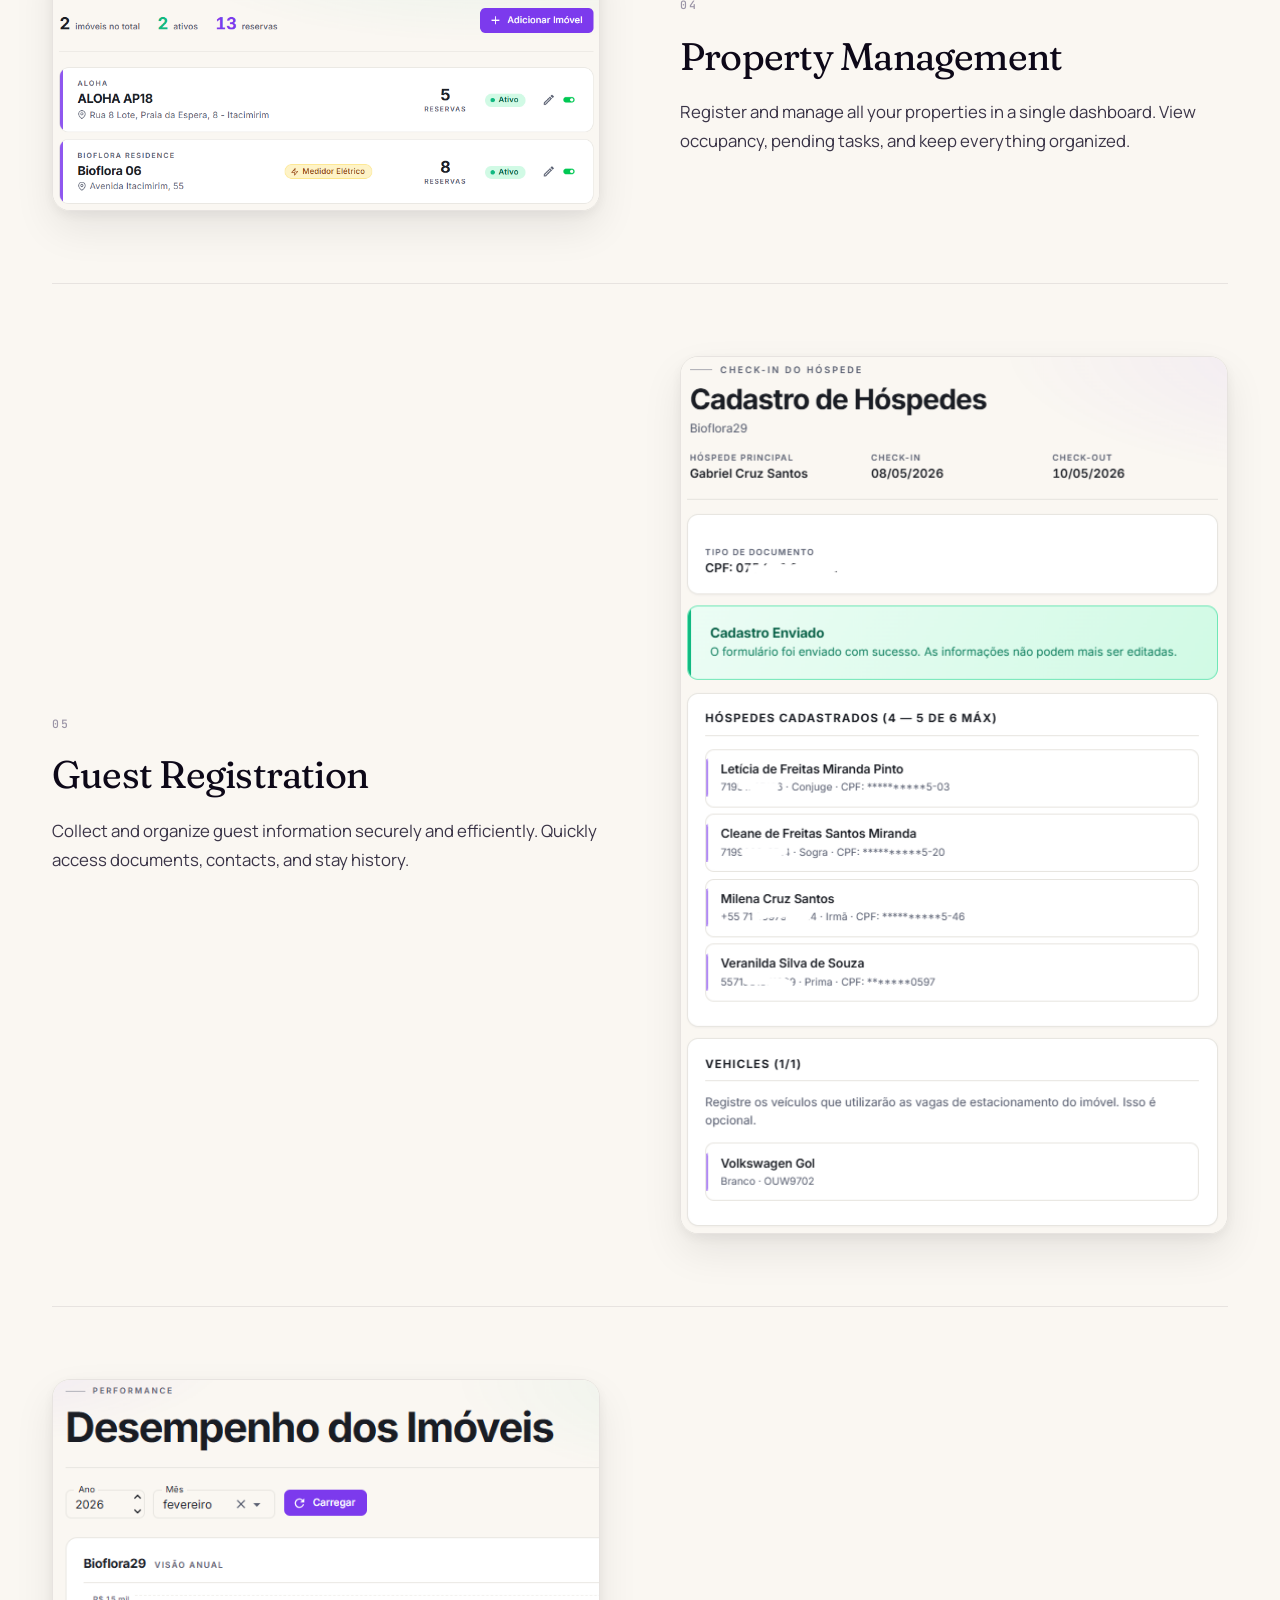
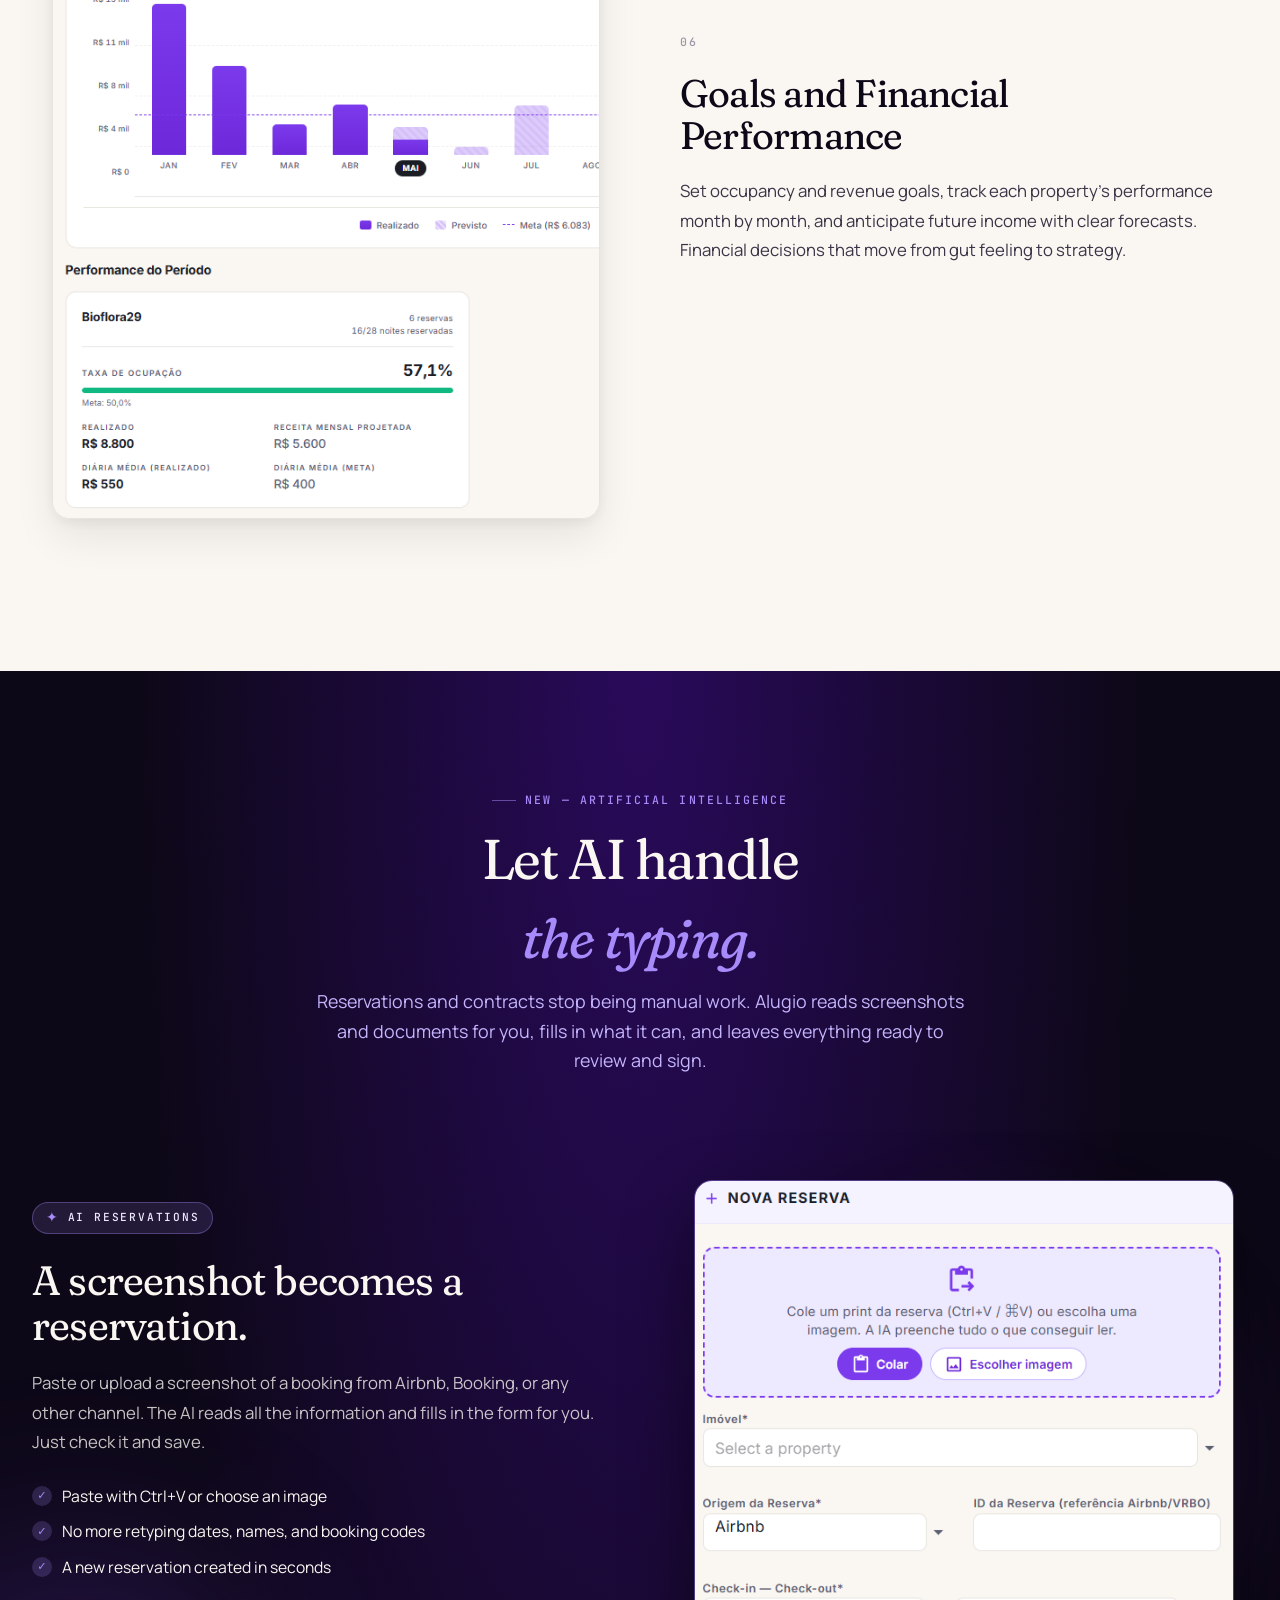
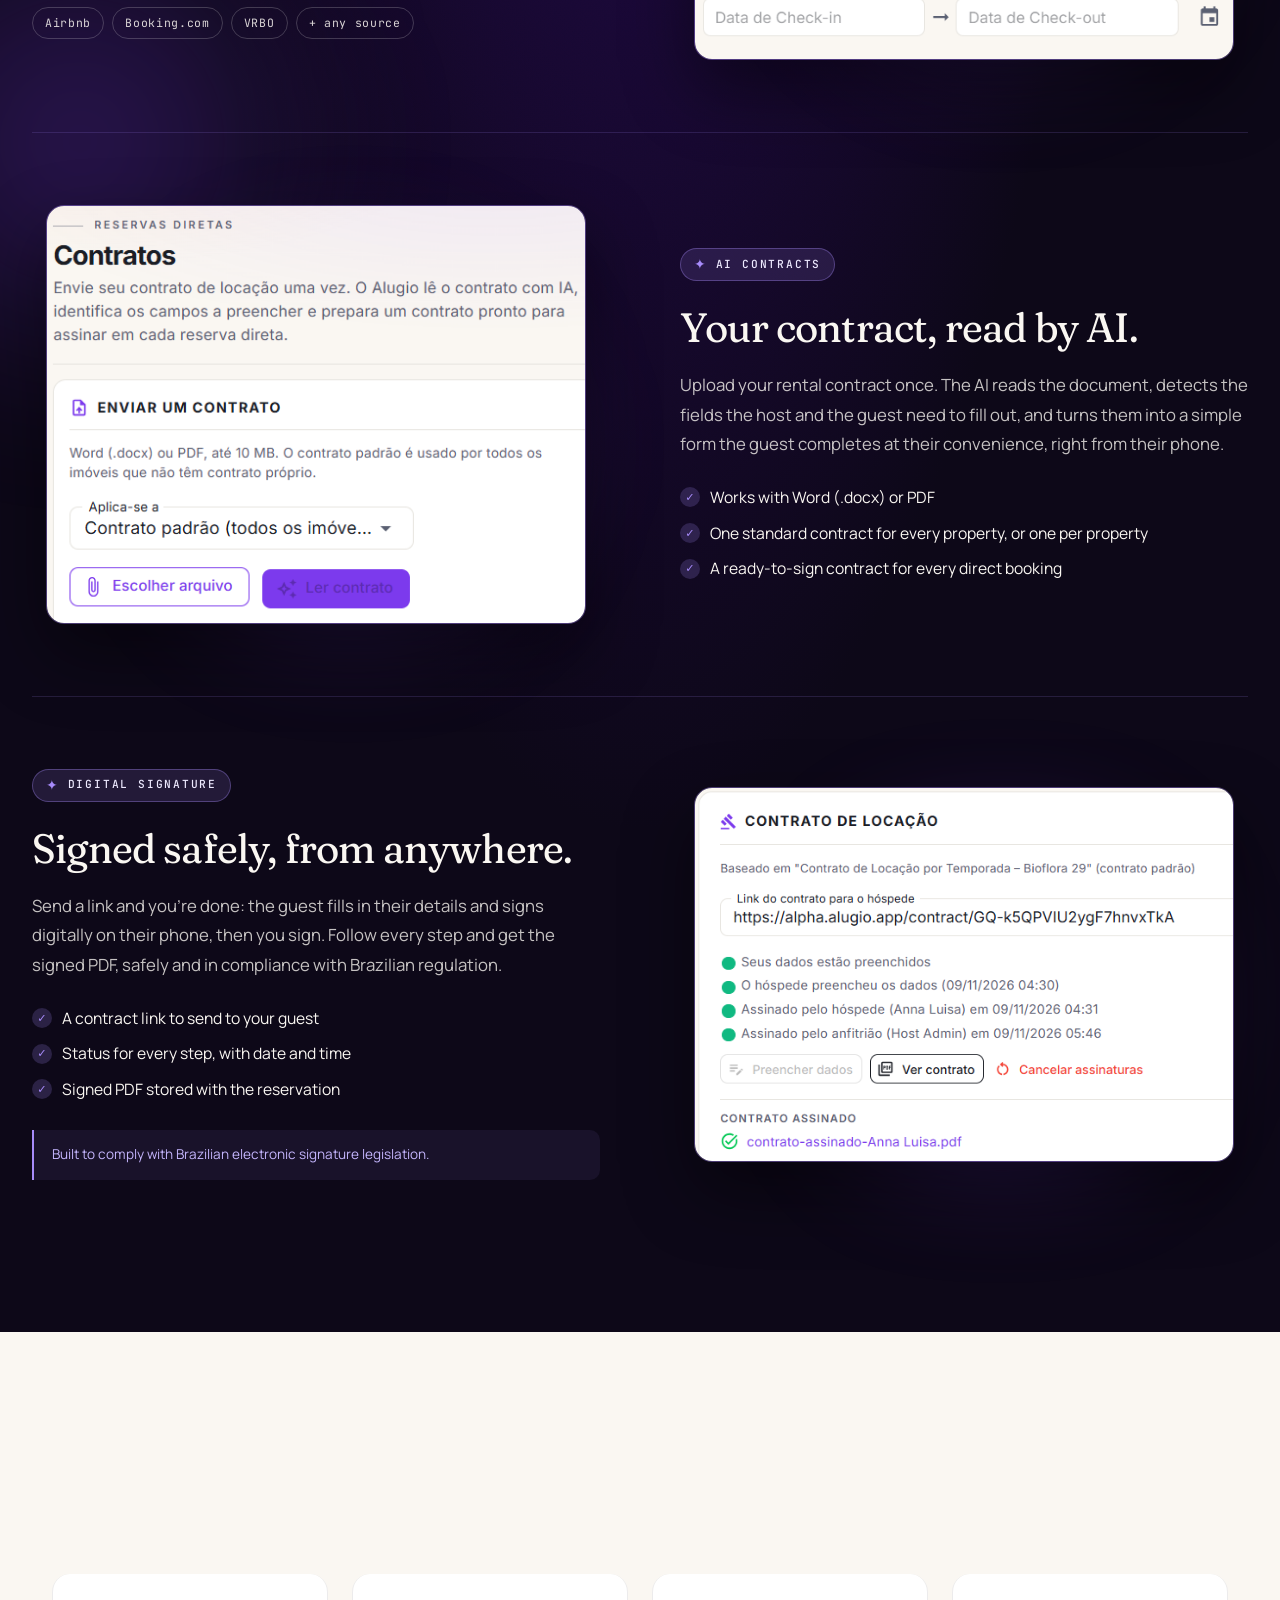
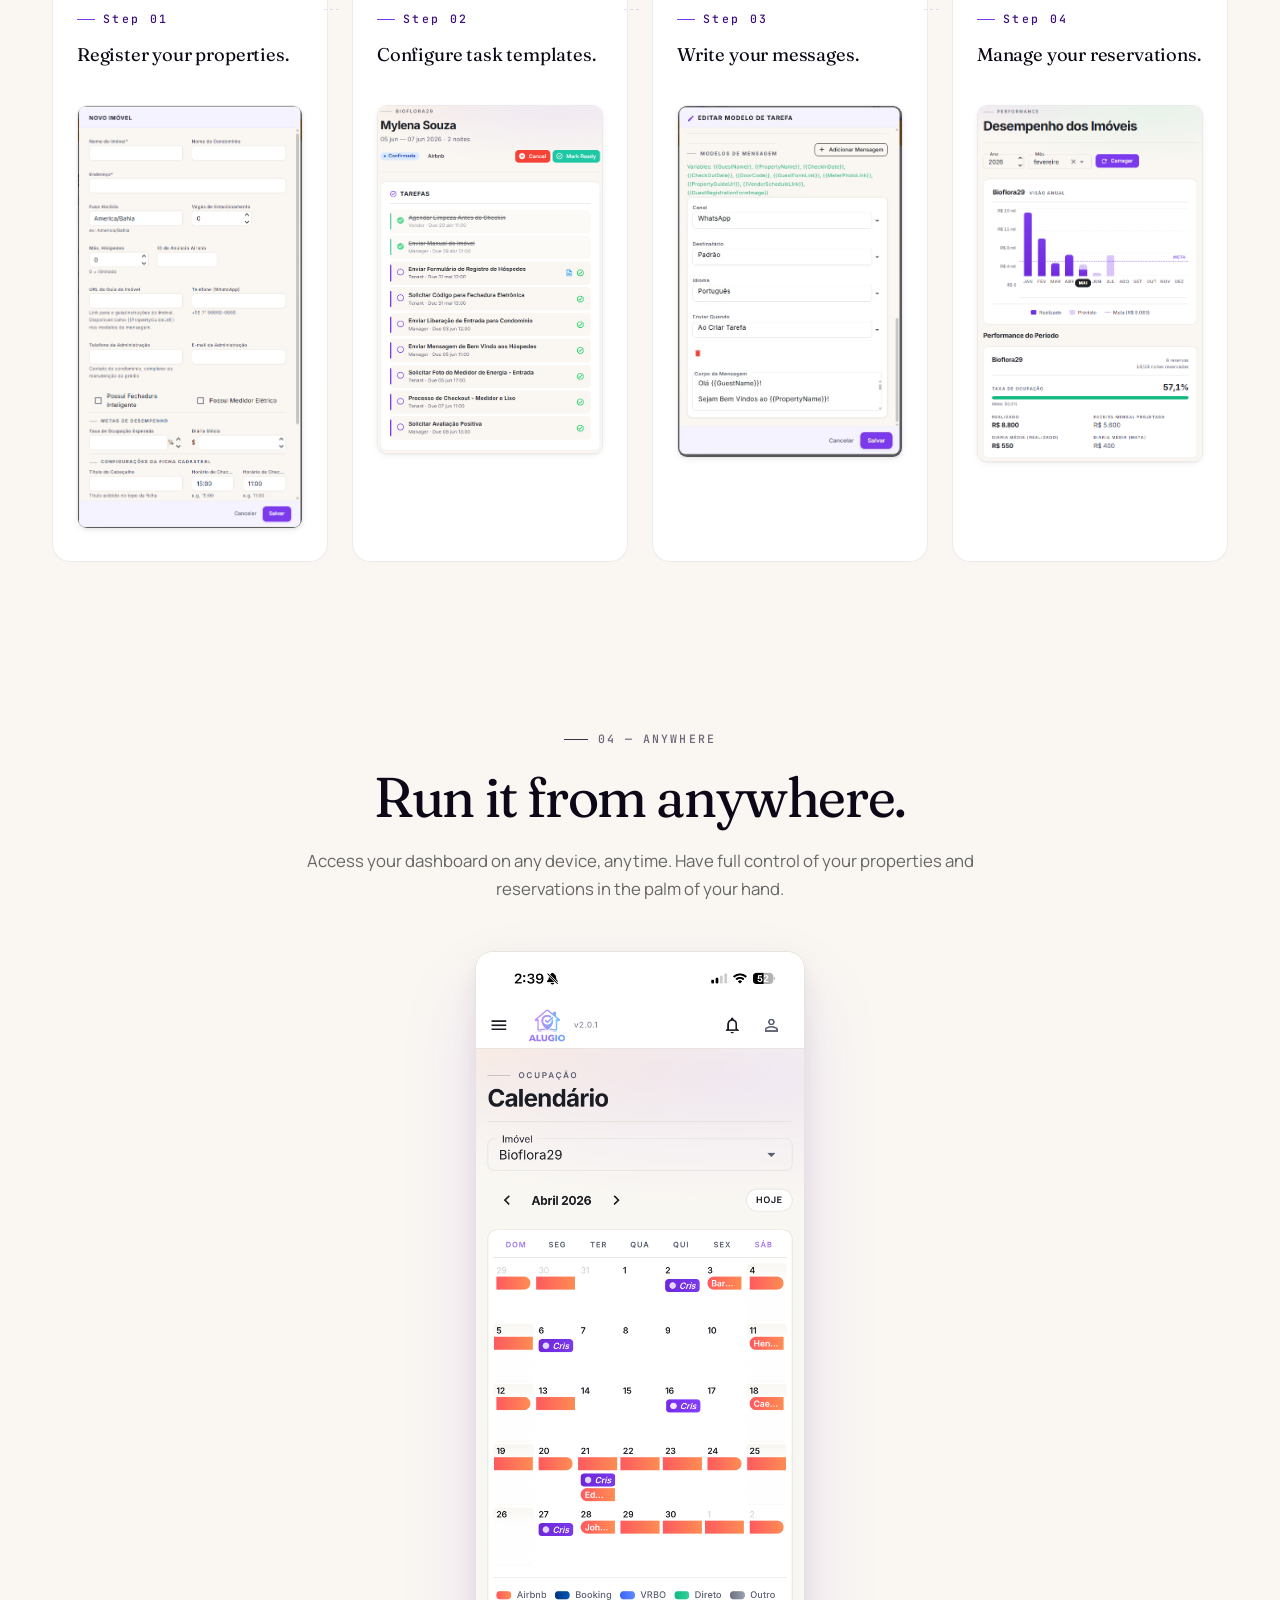
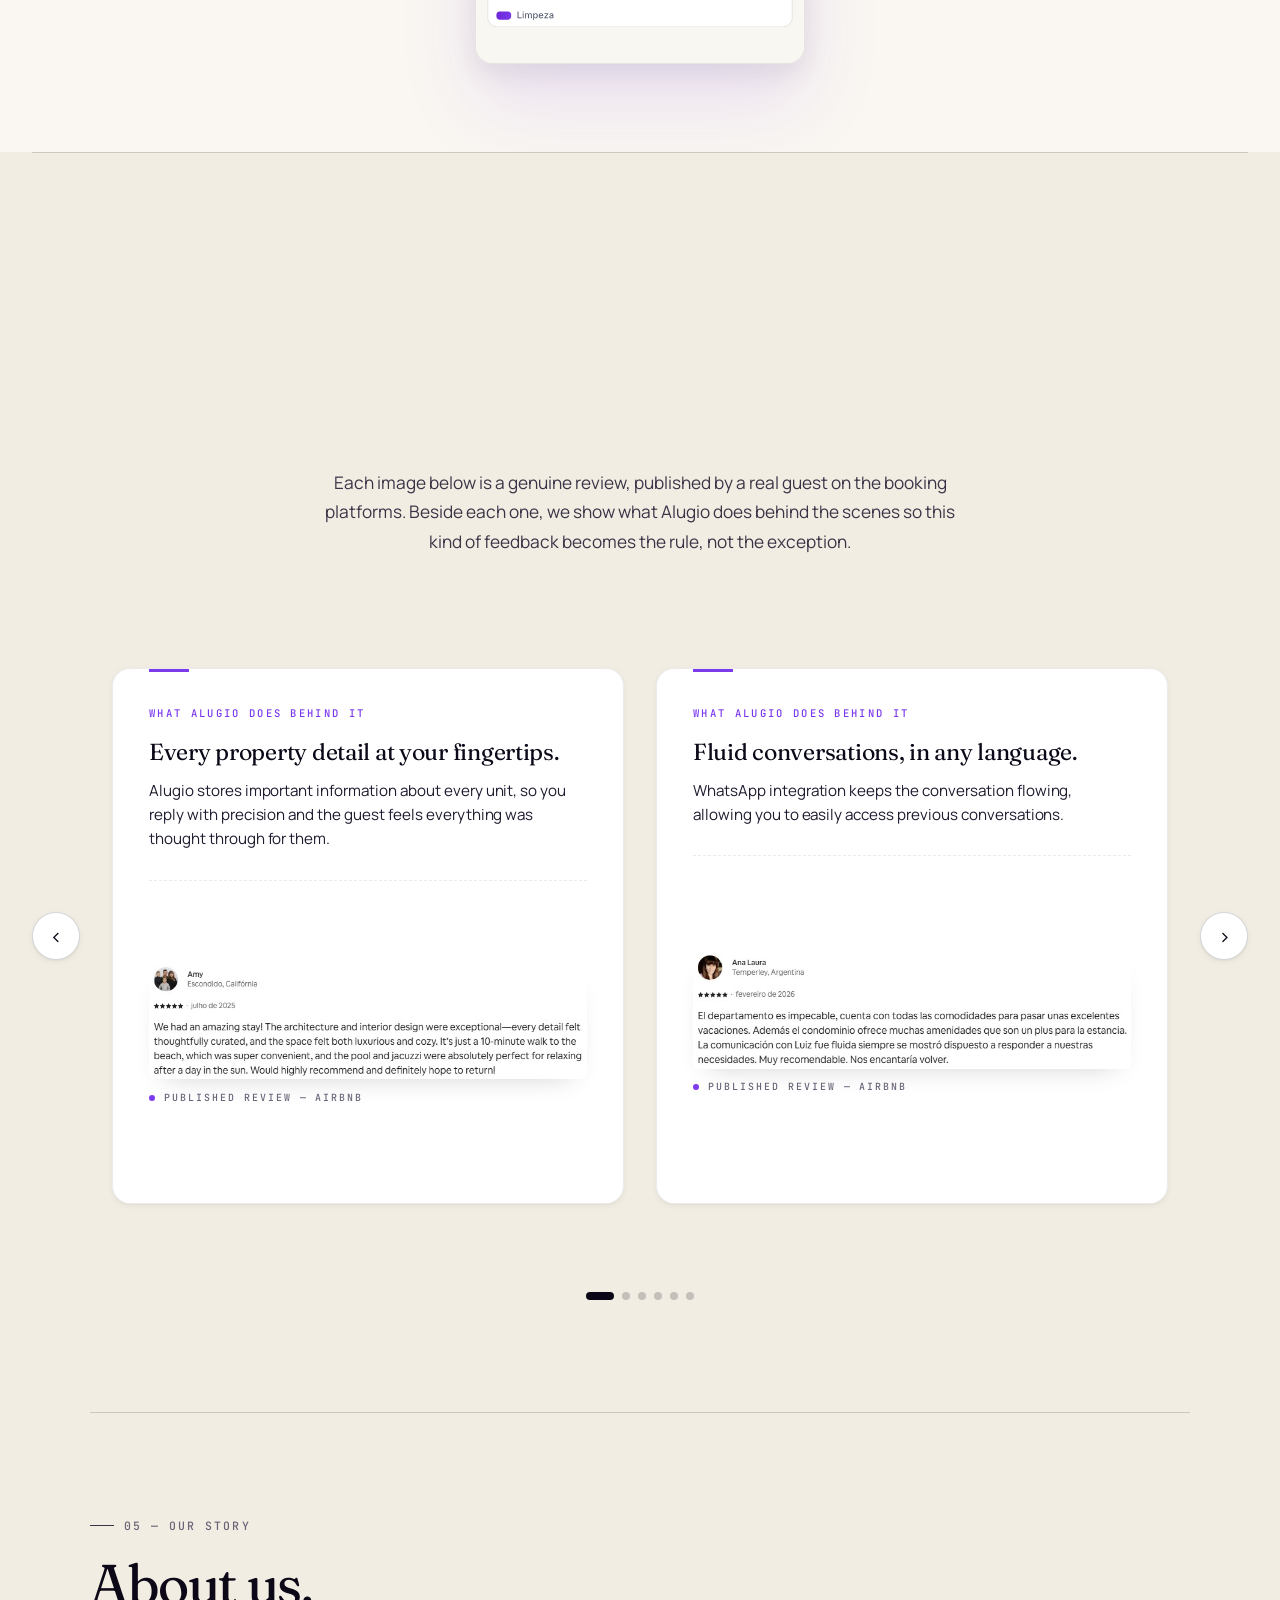
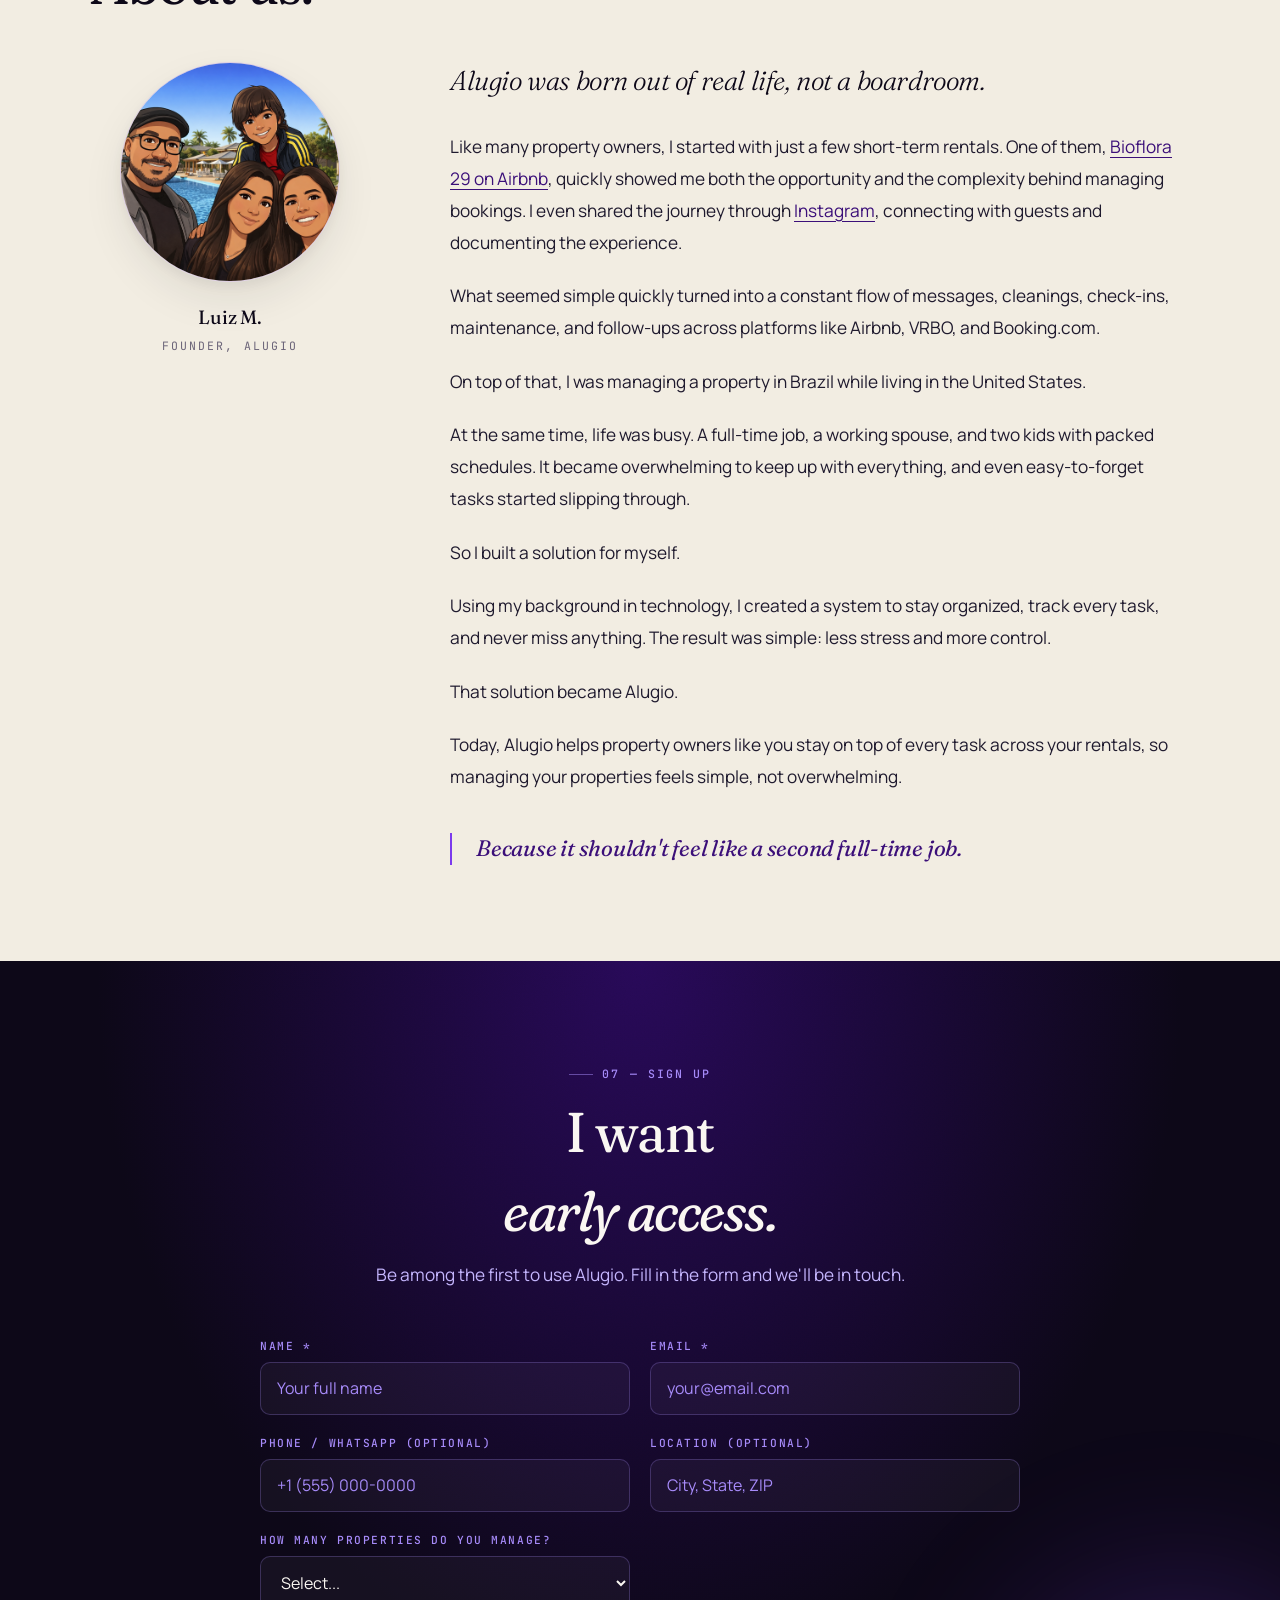
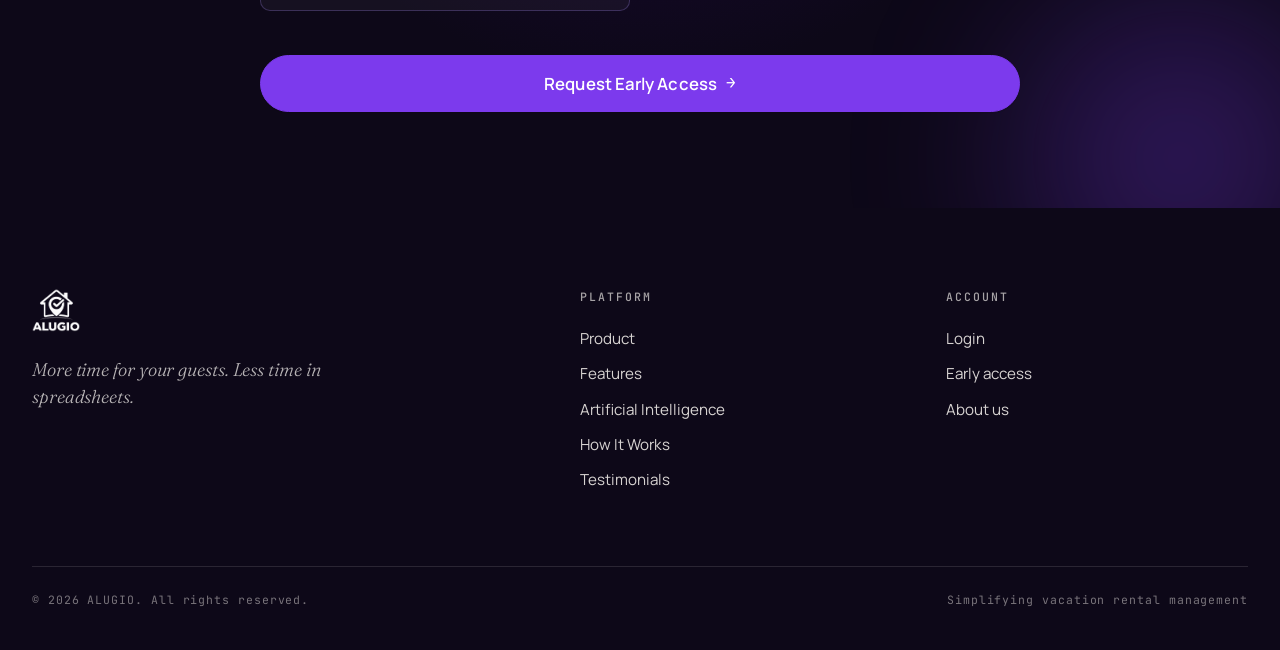
==== commit e6b07c62: "Add AI section for screenshot reservations, contract reading and digital signature New bilingual (PT" ====
--- a/wwwroot/index.html
+++ b/wwwroot/index.html
@@ -30,6 +30,7 @@
         <nav id="main-nav">
             <a href="#produto" data-lang-pt="Produto" data-lang-en="Product">Produto</a>
             <a href="#funcionalidades" data-lang-pt="Recursos" data-lang-en="Features">Recursos</a>
+            <a href="#ia" data-lang-pt="IA" data-lang-en="AI">IA</a>
             <a href="#como-funciona" data-lang-pt="Como Funciona" data-lang-en="How It Works">Como Funciona</a>
             <a href="#depoimentos" data-lang-pt="Depoimentos" data-lang-en="Testimonials">Depoimentos</a>
             <a href="#sobre" data-lang-pt="Sobre Nós" data-lang-en="About Us">Sobre Nós</a>
@@ -215,6 +216,76 @@
             </div>
         </section>
 
+        <!-- AI Section -->
+        <section id="ia" class="ai-section">
+            <div class="ai-inner">
+                <div class="ai-header">
+                    <span class="eyebrow eyebrow--on-dark reveal" data-lang-pt="Novo — Inteligência artificial" data-lang-en="New — Artificial intelligence">Novo — Inteligência artificial</span>
+                    <h2 class="section-title reveal" data-lang-pt="Deixe a IA cuidar" data-lang-en="Let AI handle">Deixe a IA cuidar</h2>
+                    <h2 class="section-title section-title-accent reveal" style="--reveal-delay: 100ms;" data-lang-pt="da digitação." data-lang-en="the typing.">da digitação.</h2>
+                    <p class="section-description reveal" style="--reveal-delay: 200ms;" data-lang-pt="Reservas e contratos deixam de ser trabalho manual. O Alugio lê prints e documentos para você, preenche o que consegue e deixa tudo pronto para revisar e assinar." data-lang-en="Reservations and contracts stop being manual work. Alugio reads screenshots and documents for you, fills in what it can, and leaves everything ready to review and sign.">Reservas e contratos deixam de ser trabalho manual. O Alugio lê prints e documentos para você, preenche o que consegue e deixa tudo pronto para revisar e assinar.</p>
+                </div>
+
+                <!-- AI Row 1: Reservation from a screenshot -->
+                <article class="ai-row">
+                    <div class="ai-text reveal">
+                        <span class="ai-tag" data-lang-pt="Reservas com IA" data-lang-en="AI reservations">Reservas com IA</span>
+                        <h3 data-lang-pt="Um print vira uma reserva." data-lang-en="A screenshot becomes a reservation.">Um print vira uma reserva.</h3>
+                        <p data-lang-pt="Cole ou envie um print da reserva feita no Airbnb, no Booking ou em qualquer outro canal. A IA lê todas as informações e preenche o formulário para você. É só conferir e salvar." data-lang-en="Paste or upload a screenshot of a booking from Airbnb, Booking, or any other channel. The AI reads all the information and fills in the form for you. Just check it and save.">Cole ou envie um print da reserva feita no Airbnb, no Booking ou em qualquer outro canal. A IA lê todas as informações e preenche o formulário para você. É só conferir e salvar.</p>
+                        <ul class="ai-points">
+                            <li data-lang-pt="Cole com Ctrl+V ou escolha uma imagem" data-lang-en="Paste with Ctrl+V or choose an image">Cole com Ctrl+V ou escolha uma imagem</li>
+                            <li data-lang-pt="Chega de redigitar datas, nomes e códigos de reserva" data-lang-en="No more retyping dates, names, and booking codes">Chega de redigitar datas, nomes e códigos de reserva</li>
+                            <li data-lang-pt="Uma nova reserva criada em segundos" data-lang-en="A new reservation created in seconds">Uma nova reserva criada em segundos</li>
+                        </ul>
+                        <div class="ai-sources">
+                            <span>Airbnb</span>
+                            <span>Booking.com</span>
+                            <span>VRBO</span>
+                            <span data-lang-pt="+ qualquer origem" data-lang-en="+ any source">+ qualquer origem</span>
+                        </div>
+                    </div>
+                    <figure class="ai-shot reveal" style="--reveal-delay: 150ms;">
+                        <img src="assets/Reservation - AI.png" alt="Nova reserva com leitura por IA" loading="lazy">
+                    </figure>
+                </article>
+
+                <!-- AI Row 2: Contract reading (image left) -->
+                <article class="ai-row reverse">
+                    <div class="ai-text reveal">
+                        <span class="ai-tag" data-lang-pt="Contratos com IA" data-lang-en="AI contracts">Contratos com IA</span>
+                        <h3 data-lang-pt="Seu contrato, lido pela IA." data-lang-en="Your contract, read by AI.">Seu contrato, lido pela IA.</h3>
+                        <p data-lang-pt="Envie seu contrato de locação uma única vez. A IA lê o documento, identifica os campos que precisam ser preenchidos pelo anfitrião e pelo hóspede e transforma tudo em um formulário simples, que o hóspede preenche quando quiser, direto do celular." data-lang-en="Upload your rental contract once. The AI reads the document, detects the fields the host and the guest need to fill out, and turns them into a simple form the guest completes at their convenience, right from their phone.">Envie seu contrato de locação uma única vez. A IA lê o documento, identifica os campos que precisam ser preenchidos pelo anfitrião e pelo hóspede e transforma tudo em um formulário simples, que o hóspede preenche quando quiser, direto do celular.</p>
+                        <ul class="ai-points">
+                            <li data-lang-pt="Aceita Word (.docx) ou PDF" data-lang-en="Works with Word (.docx) or PDF">Aceita Word (.docx) ou PDF</li>
+                            <li data-lang-pt="Um contrato padrão para todos os imóveis, ou um por imóvel" data-lang-en="One standard contract for every property, or one per property">Um contrato padrão para todos os imóveis, ou um por imóvel</li>
+                            <li data-lang-pt="Um contrato pronto para assinar em cada reserva direta" data-lang-en="A ready-to-sign contract for every direct booking">Um contrato pronto para assinar em cada reserva direta</li>
+                        </ul>
+                    </div>
+                    <figure class="ai-shot reveal" style="--reveal-delay: 150ms;">
+                        <img src="assets/Contracts - AI.png" alt="Envio de contrato com leitura por IA" loading="lazy">
+                    </figure>
+                </article>
+
+                <!-- AI Row 3: Digital signature -->
+                <article class="ai-row">
+                    <div class="ai-text reveal">
+                        <span class="ai-tag" data-lang-pt="Assinatura digital" data-lang-en="Digital signature">Assinatura digital</span>
+                        <h3 data-lang-pt="Assinado com segurança, de qualquer lugar." data-lang-en="Signed safely, from anywhere.">Assinado com segurança, de qualquer lugar.</h3>
+                        <p data-lang-pt="Envie um link e pronto: o hóspede preenche os dados e assina digitalmente pelo celular, e você assina em seguida. Acompanhe cada etapa e receba o PDF assinado, com segurança e em conformidade com a legislação brasileira." data-lang-en="Send a link and you're done: the guest fills in their details and signs digitally on their phone, then you sign. Follow every step and get the signed PDF, safely and in compliance with Brazilian regulation.">Envie um link e pronto: o hóspede preenche os dados e assina digitalmente pelo celular, e você assina em seguida. Acompanhe cada etapa e receba o PDF assinado, com segurança e em conformidade com a legislação brasileira.</p>
+                        <ul class="ai-points">
+                            <li data-lang-pt="Um link do contrato para enviar ao hóspede" data-lang-en="A contract link to send to your guest">Um link do contrato para enviar ao hóspede</li>
+                            <li data-lang-pt="Status de cada etapa, com data e hora" data-lang-en="Status for every step, with date and time">Status de cada etapa, com data e hora</li>
+                            <li data-lang-pt="PDF assinado guardado junto da reserva" data-lang-en="Signed PDF stored with the reservation">PDF assinado guardado junto da reserva</li>
+                        </ul>
+                        <p class="ai-legal" data-lang-pt="Base legal: Medida Provisória nº 2.200-2/2001 (art. 10, § 2º) e Lei nº 14.063/2020, que reconhecem a validade jurídica das assinaturas eletrônicas no Brasil." data-lang-en="Built to comply with Brazilian electronic signature legislation.">Base legal: Medida Provisória nº 2.200-2/2001 (art. 10, § 2º) e Lei nº 14.063/2020, que reconhecem a validade jurídica das assinaturas eletrônicas no Brasil.</p>
+                    </div>
+                    <figure class="ai-shot reveal" style="--reveal-delay: 150ms;">
+                        <img src="assets/Contract Management - Digital Signature.png" alt="Contrato de locação com assinatura digital" loading="lazy">
+                    </figure>
+                </article>
+            </div>
+        </section>
+
         <!-- Process Section -->
         <section id="como-funciona" class="section">
             <span class="eyebrow reveal" data-lang-pt="03 — Processo" data-lang-en="03 — Process">03 — Processo</span>
@@ -548,6 +619,7 @@
                 <ul>
                     <li><a href="#produto" data-lang-pt="Produto" data-lang-en="Product">Produto</a></li>
                     <li><a href="#funcionalidades" data-lang-pt="Recursos" data-lang-en="Features">Recursos</a></li>
+                    <li><a href="#ia" data-lang-pt="Inteligência Artificial" data-lang-en="Artificial Intelligence">Inteligência Artificial</a></li>
                     <li><a href="#como-funciona" data-lang-pt="Como Funciona" data-lang-en="How It Works">Como Funciona</a></li>
                     <li><a href="#depoimentos" data-lang-pt="Depoimentos" data-lang-en="Testimonials">Depoimentos</a></li>
                 </ul>
--- a/wwwroot/styles.css
+++ b/wwwroot/styles.css
@@ -746,6 +746,237 @@
 
 section:has(.detail-row) {
     counter-reset: detail;
+}
+
+/* ----- AI Section ------------------------------------------ */
+.ai-section {
+    background: radial-gradient(ellipse at top, #2a0a5c 0%, var(--ink) 55%) var(--ink);
+    padding: 7rem 2rem 5rem;
+    position: relative;
+    overflow: hidden;
+    isolation: isolate;
+}
+
+.ai-section::before {
+    content: "";
+    position: absolute;
+    inset: 0;
+    background-image: var(--grain-url);
+    background-size: 200px 200px;
+    opacity: 0.25;
+    mix-blend-mode: overlay;
+    z-index: -1;
+    pointer-events: none;
+}
+
+.ai-section::after {
+    content: "";
+    position: absolute;
+    top: 35%;
+    left: -200px;
+    width: 560px;
+    height: 560px;
+    border-radius: 50%;
+    background: radial-gradient(circle, rgba(124, 58, 237, 0.3), transparent 70%);
+    filter: blur(70px);
+    z-index: -1;
+    pointer-events: none;
+}
+
+.ai-inner {
+    max-width: 1240px;
+    margin: 0 auto;
+}
+
+.ai-header {
+    text-align: center;
+    margin-bottom: 2rem;
+}
+
+.ai-header .section-title {
+    color: var(--paper);
+}
+
+.ai-header .section-title-accent {
+    color: var(--primary-light);
+}
+
+.ai-header .section-description {
+    color: #c4b5fd;
+    margin: 0 auto;
+    max-width: 660px;
+    font-size: 1.12rem;
+}
+
+.ai-row {
+    display: grid;
+    grid-template-columns: 1fr 1fr;
+    gap: 5rem;
+    align-items: center;
+    padding: 4.5rem 0;
+    border-bottom: 1px solid rgba(167, 139, 250, 0.16);
+}
+
+.ai-row:last-child {
+    border-bottom: none;
+}
+
+.ai-row.reverse .ai-shot {
+    order: -1;
+}
+
+.ai-tag {
+    display: inline-flex;
+    align-items: center;
+    gap: 0.5rem;
+    font-family: var(--font-mono);
+    font-size: 0.7rem;
+    font-weight: 500;
+    letter-spacing: 0.16em;
+    text-transform: uppercase;
+    color: var(--primary-soft);
+    background: rgba(167, 139, 250, 0.14);
+    border: 1px solid rgba(167, 139, 250, 0.35);
+    padding: 0.4rem 0.8rem;
+    border-radius: var(--radius-pill);
+    margin-bottom: 1.5rem;
+}
+
+.ai-tag::before {
+    content: "✦";
+    color: var(--primary-light);
+    font-size: 0.85rem;
+    line-height: 1;
+}
+
+.ai-text h3 {
+    font-family: var(--font-display);
+    font-size: clamp(1.9rem, 3.2vw, 2.6rem);
+    color: var(--paper);
+    margin-bottom: 1.25rem;
+    font-weight: 400;
+    letter-spacing: -0.02em;
+    line-height: 1.1;
+    font-variation-settings: "SOFT" 60;
+}
+
+.ai-text p {
+    color: rgba(250, 247, 242, 0.78);
+    line-height: 1.75;
+    font-size: 1.05rem;
+}
+
+.ai-points {
+    list-style: none;
+    margin: 1.75rem 0 0;
+    padding: 0;
+    display: grid;
+    gap: 0.75rem;
+}
+
+.ai-points li {
+    position: relative;
+    padding-left: 1.9rem;
+    color: var(--paper);
+    font-size: 0.98rem;
+    line-height: 1.5;
+}
+
+.ai-points li::before {
+    content: "✓";
+    position: absolute;
+    left: 0;
+    top: 0.1em;
+    width: 1.25rem;
+    height: 1.25rem;
+    border-radius: 50%;
+    background: rgba(167, 139, 250, 0.2);
+    color: var(--primary-light);
+    font-size: 0.7rem;
+    font-weight: 700;
+    display: flex;
+    align-items: center;
+    justify-content: center;
+}
+
+.ai-sources {
+    display: flex;
+    flex-wrap: wrap;
+    gap: 0.5rem;
+    margin-top: 1.75rem;
+}
+
+.ai-sources span {
+    font-family: var(--font-mono);
+    font-size: 0.72rem;
+    letter-spacing: 0.06em;
+    color: rgba(250, 247, 242, 0.85);
+    border: 1px solid rgba(250, 247, 242, 0.2);
+    padding: 0.35rem 0.75rem;
+    border-radius: var(--radius-pill);
+}
+
+.ai-text .ai-legal {
+    margin-top: 1.75rem;
+    padding: 0.9rem 1.1rem;
+    border-left: 2px solid var(--primary-light);
+    background: rgba(167, 139, 250, 0.08);
+    border-radius: 0 var(--radius-md) var(--radius-md) 0;
+    font-size: 0.85rem;
+    line-height: 1.6;
+    color: #c4b5fd;
+}
+
+.ai-shot {
+    margin: 0 auto;
+    width: 100%;
+    max-width: 540px;
+    position: relative;
+}
+
+.ai-shot::before {
+    content: "";
+    position: absolute;
+    inset: 8% -6% -6% 8%;
+    background: radial-gradient(circle at center, rgba(124, 58, 237, 0.6), transparent 70%);
+    filter: blur(50px);
+    z-index: -1;
+    pointer-events: none;
+}
+
+.ai-shot img {
+    width: 100%;
+    display: block;
+    border-radius: var(--radius-lg);
+    border: 1px solid rgba(167, 139, 250, 0.4);
+    box-shadow: 0 30px 70px rgba(0, 0, 0, 0.45);
+    transition: transform 0.5s var(--ease);
+}
+
+.ai-shot:hover img {
+    transform: translateY(-6px);
+}
+
+@media (max-width: 768px) {
+    .ai-section {
+        padding: 4.5rem 1.5rem 2.5rem;
+    }
+
+    .ai-row {
+        grid-template-columns: 1fr;
+        gap: 2.5rem;
+        padding: 3rem 0;
+    }
+
+    .ai-row.reverse .ai-shot {
+        order: 0;
+    }
+}
+
+@media (prefers-reduced-motion: reduce) {
+    .ai-shot img {
+        transition: none;
+    }
 }
 
 /* ----- Steps ----------------------------------------------- */
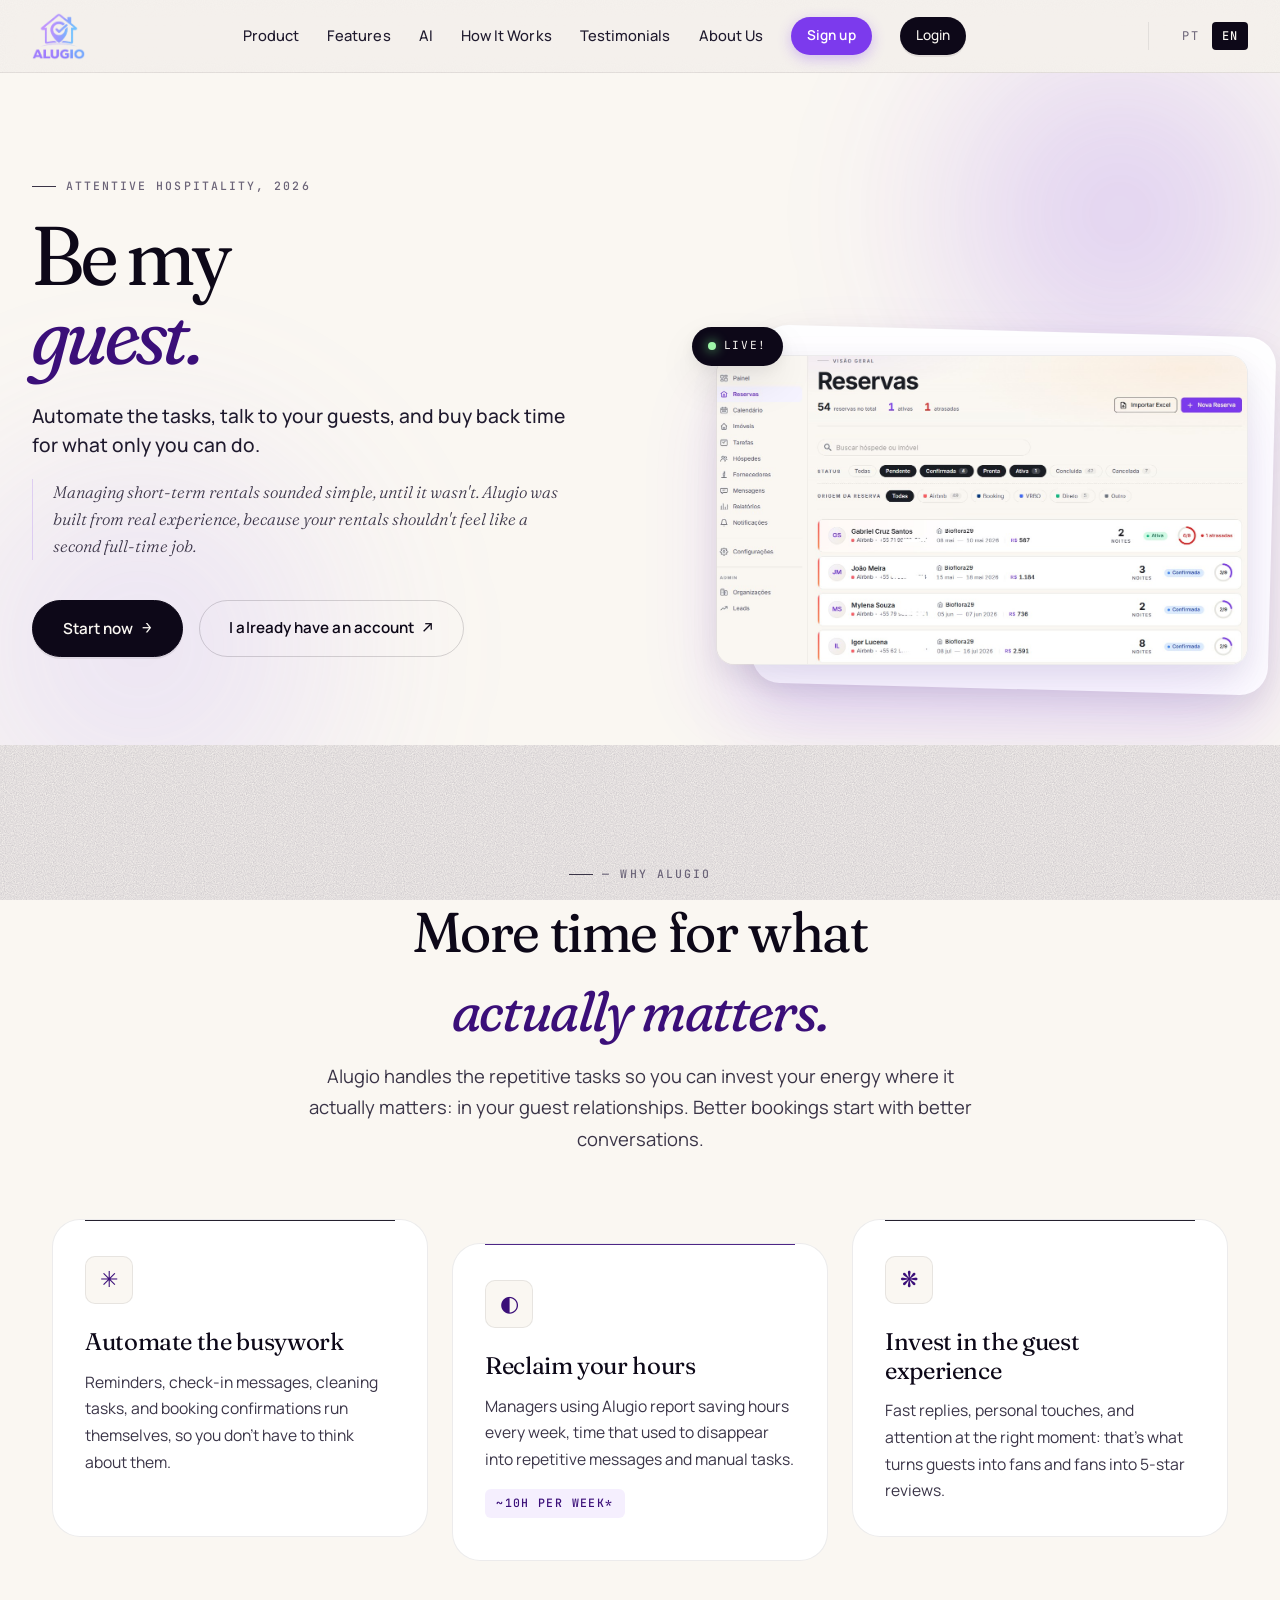
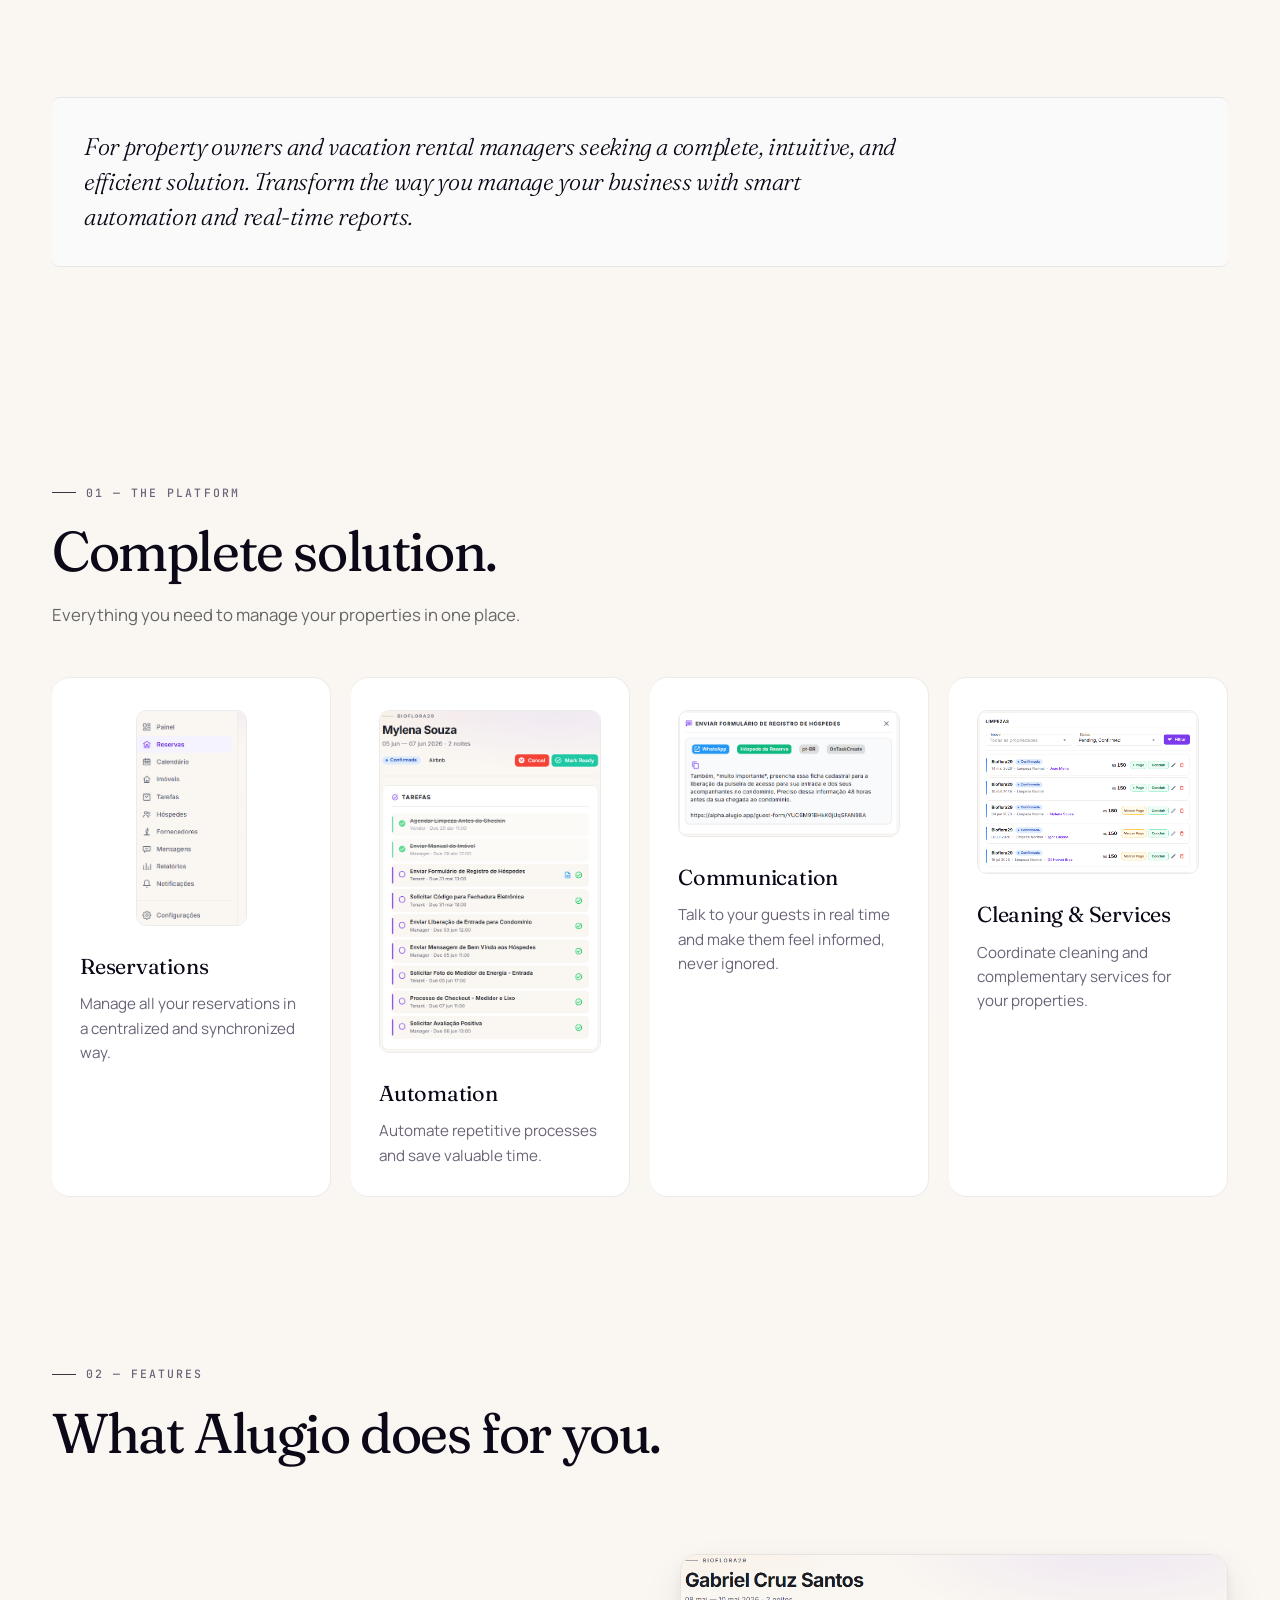
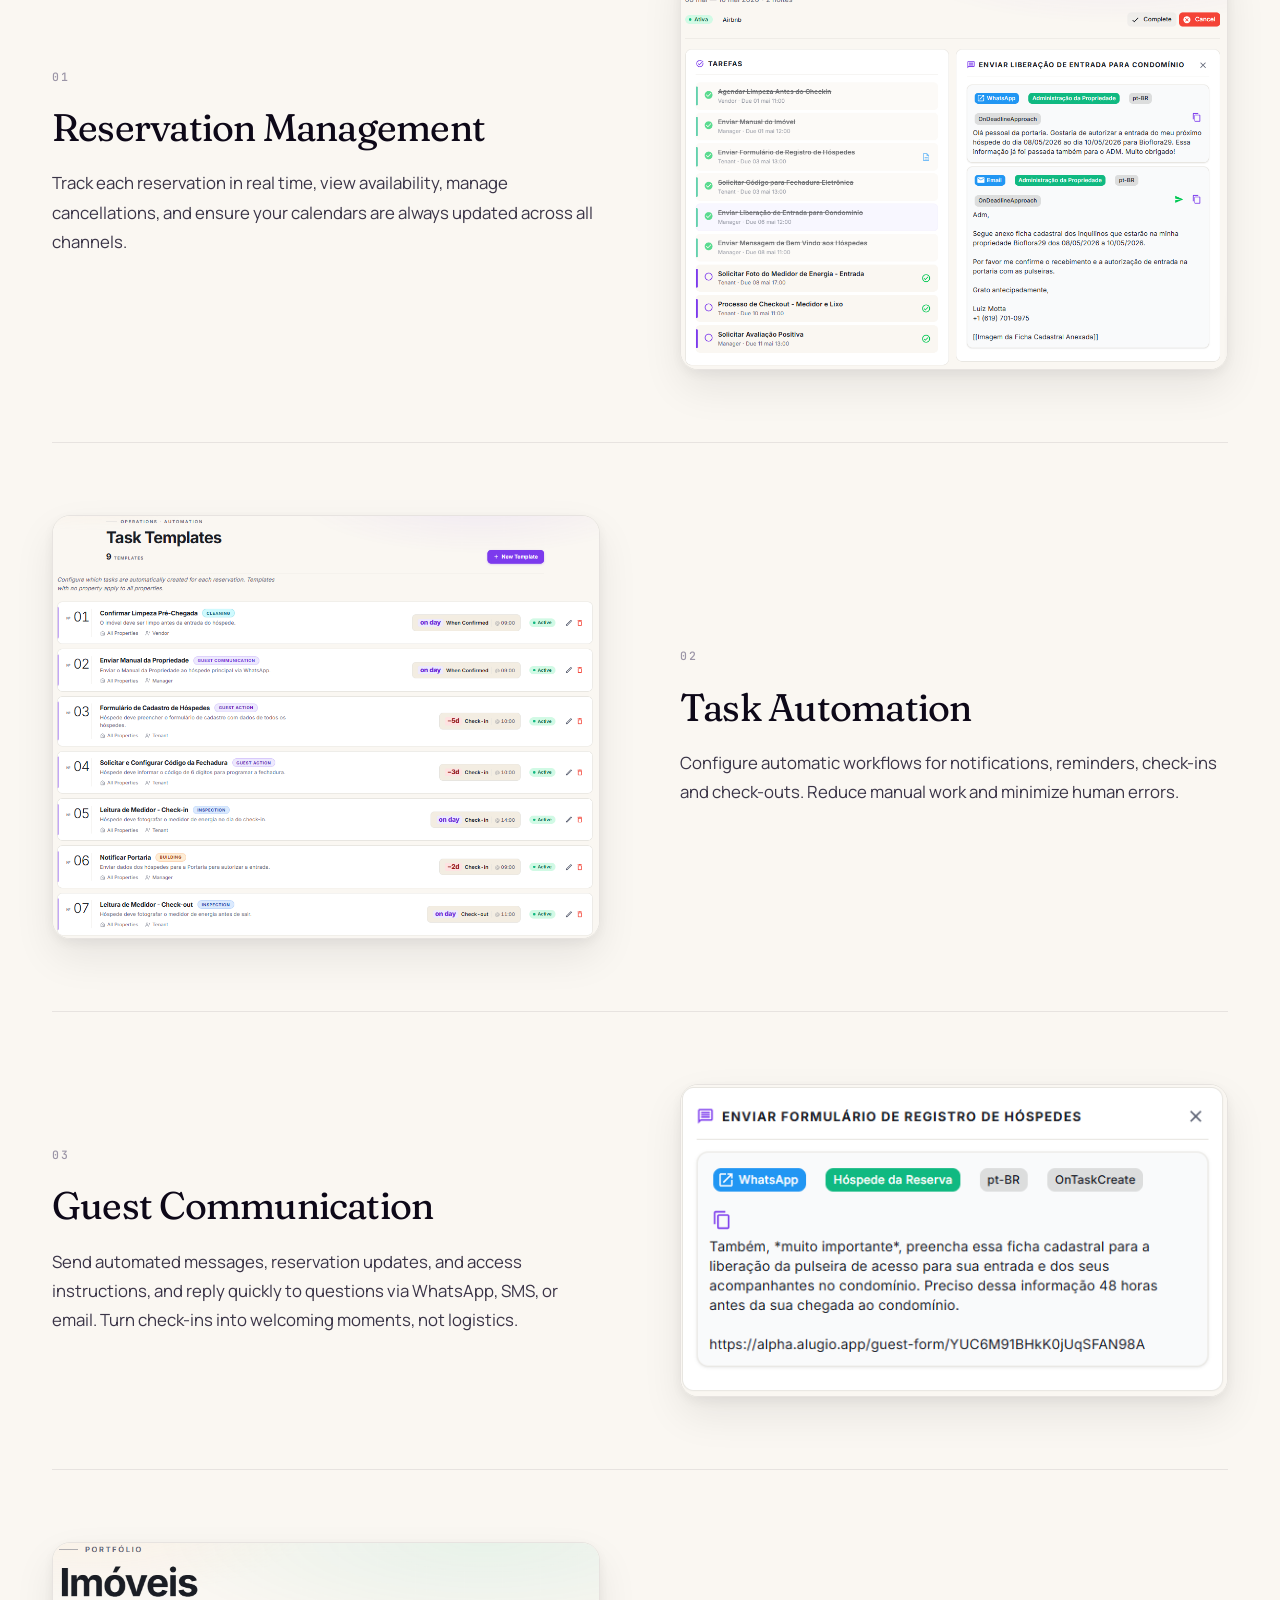
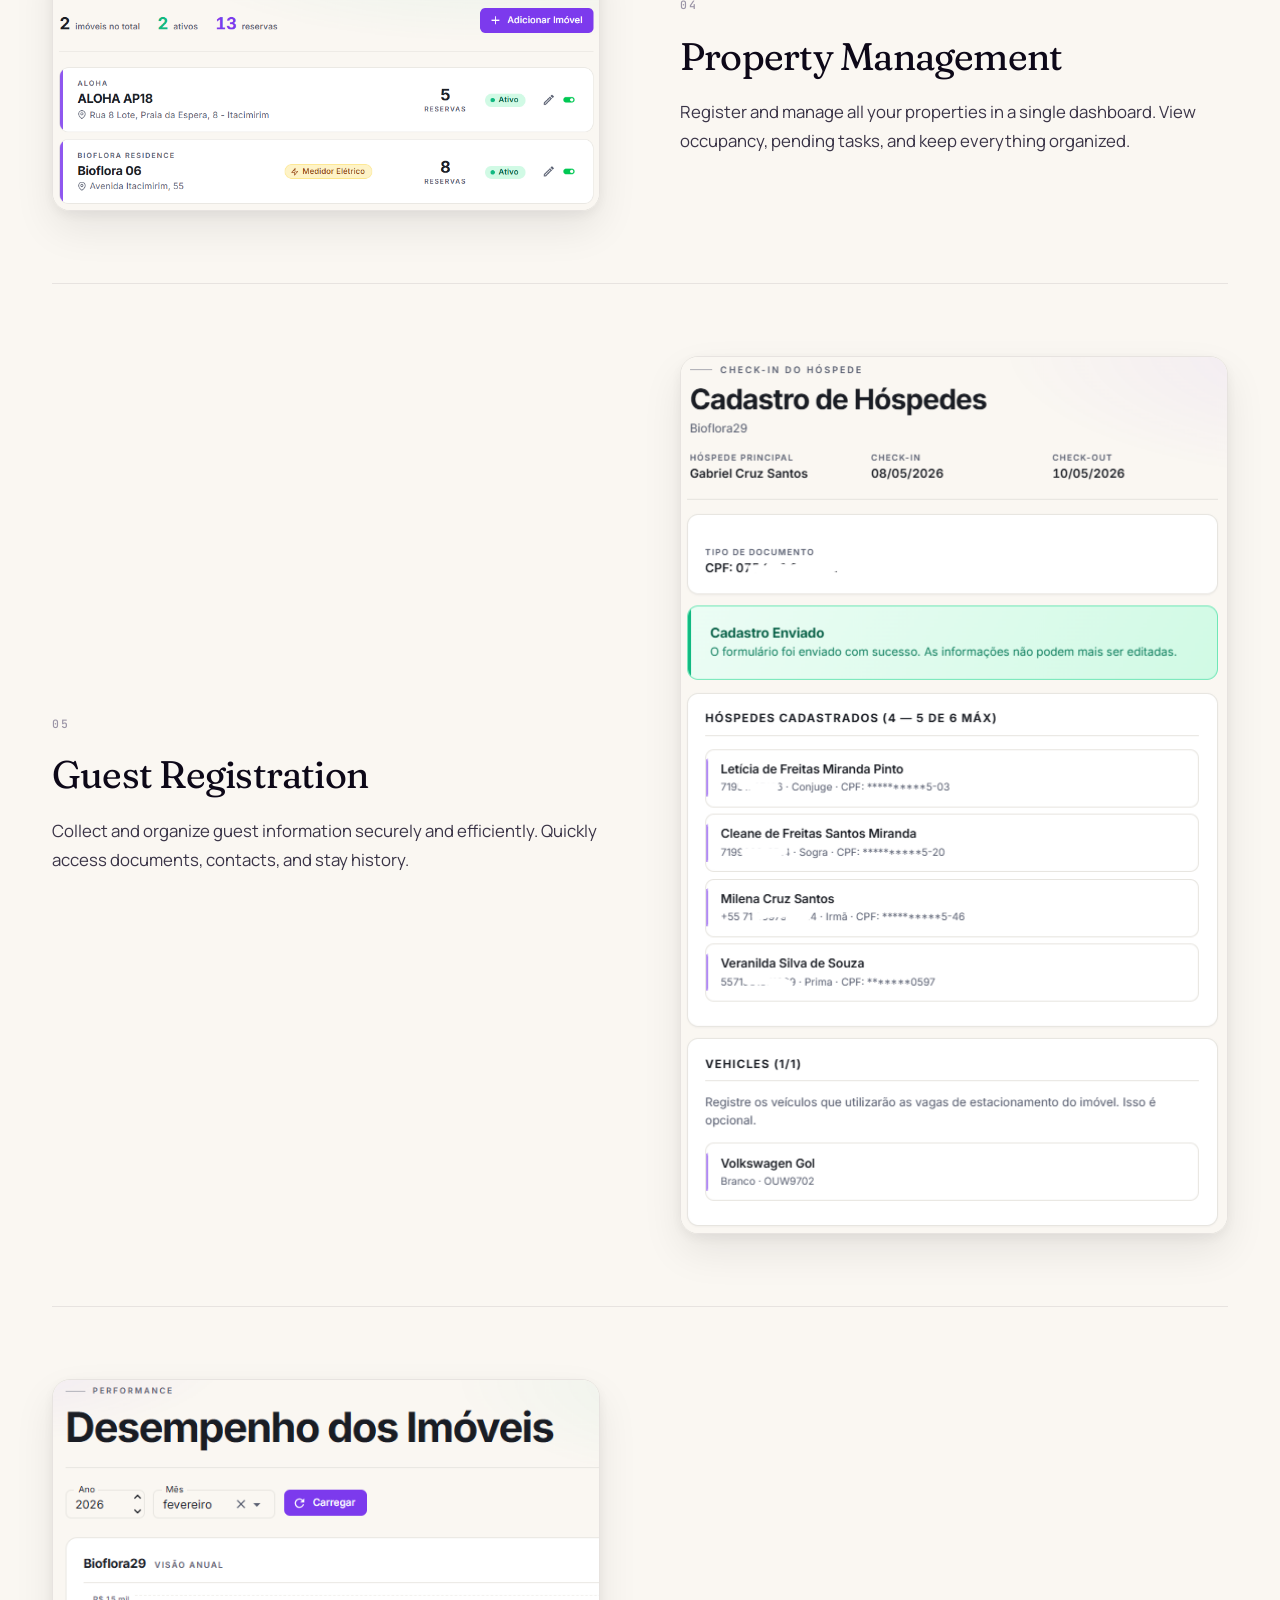
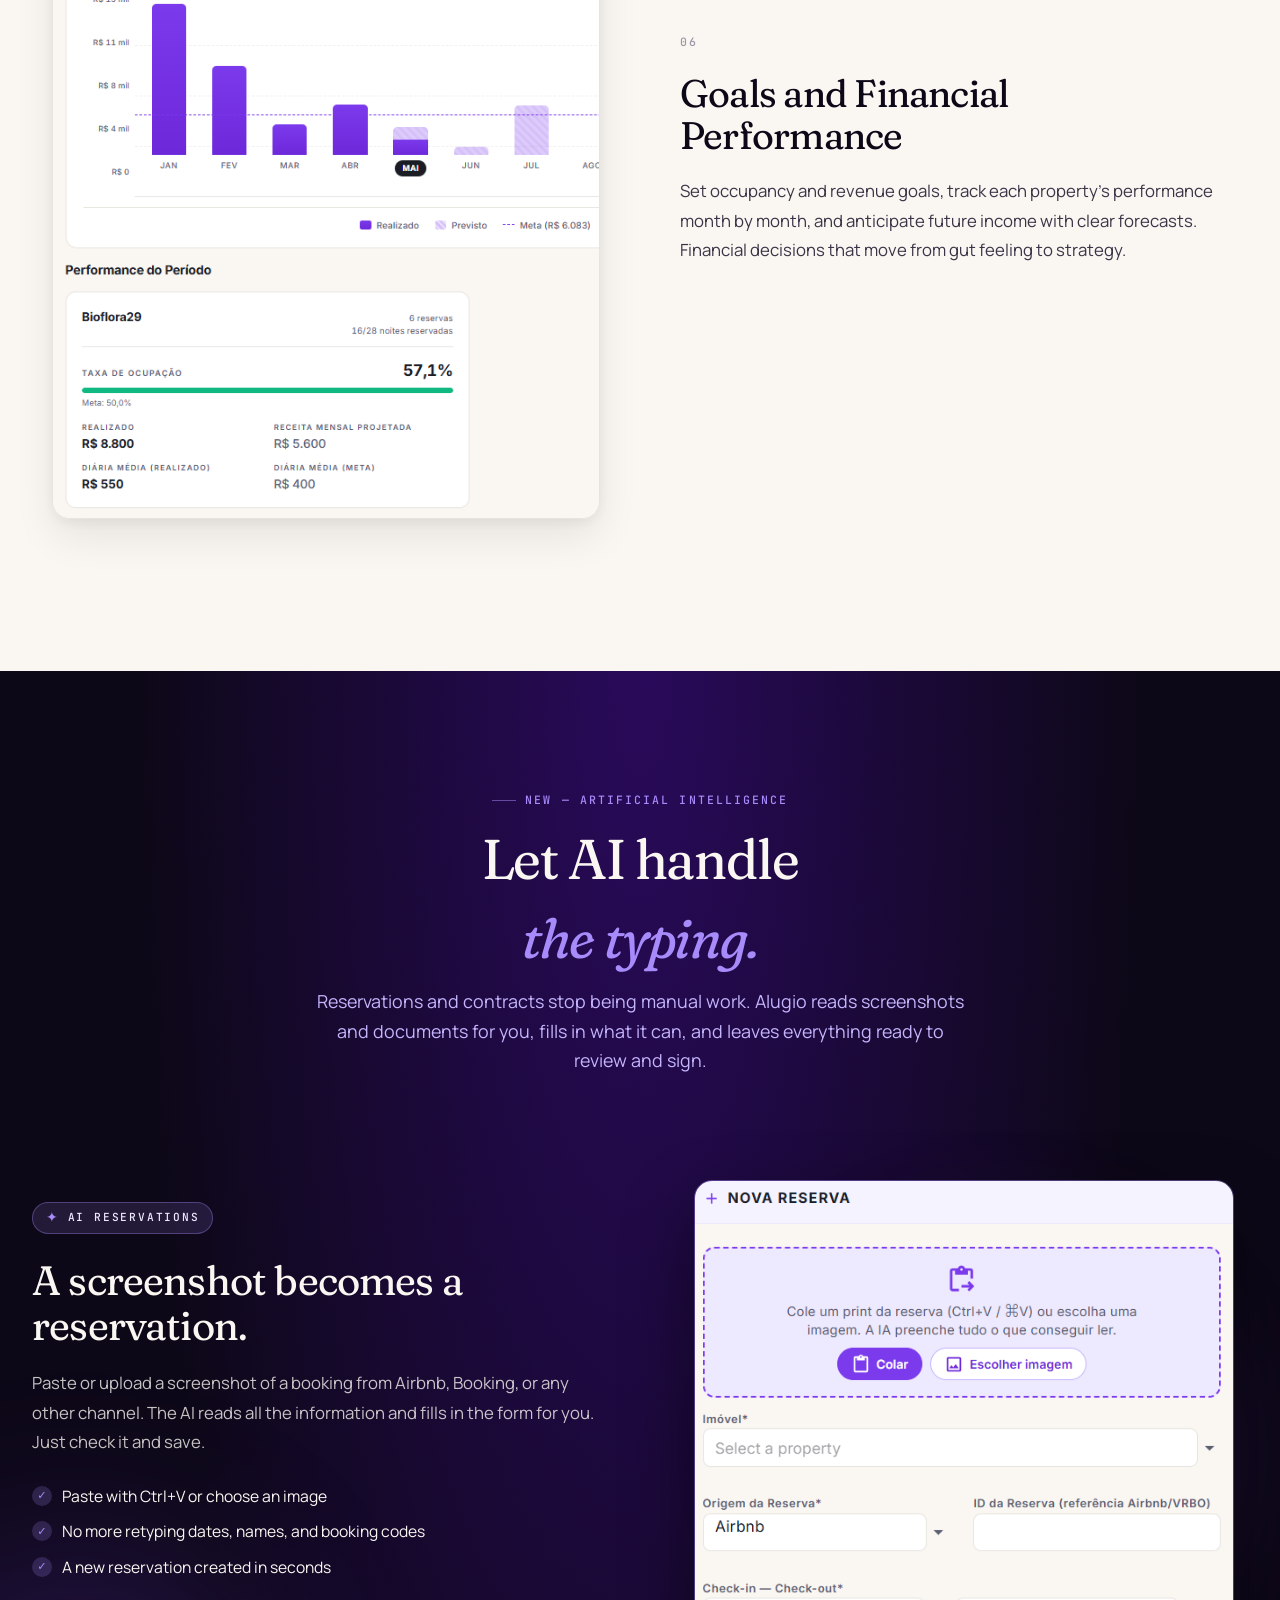
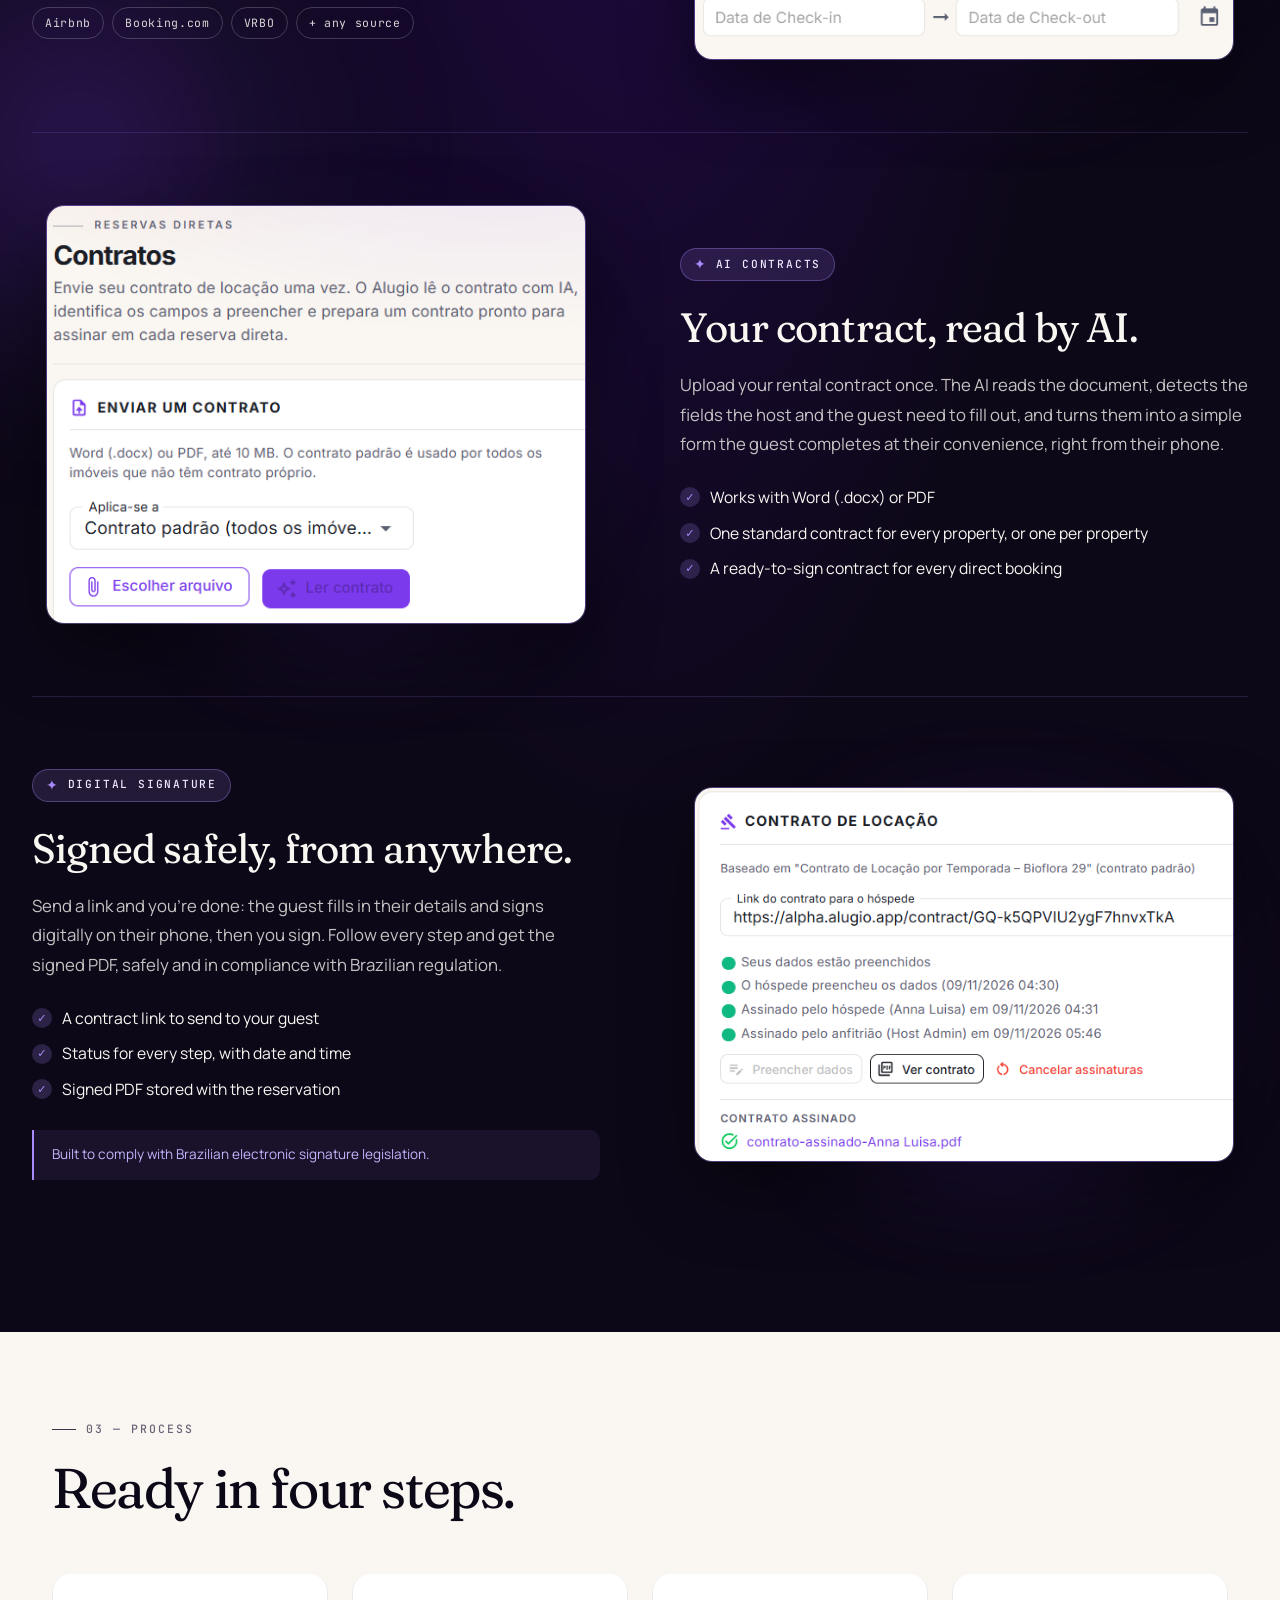
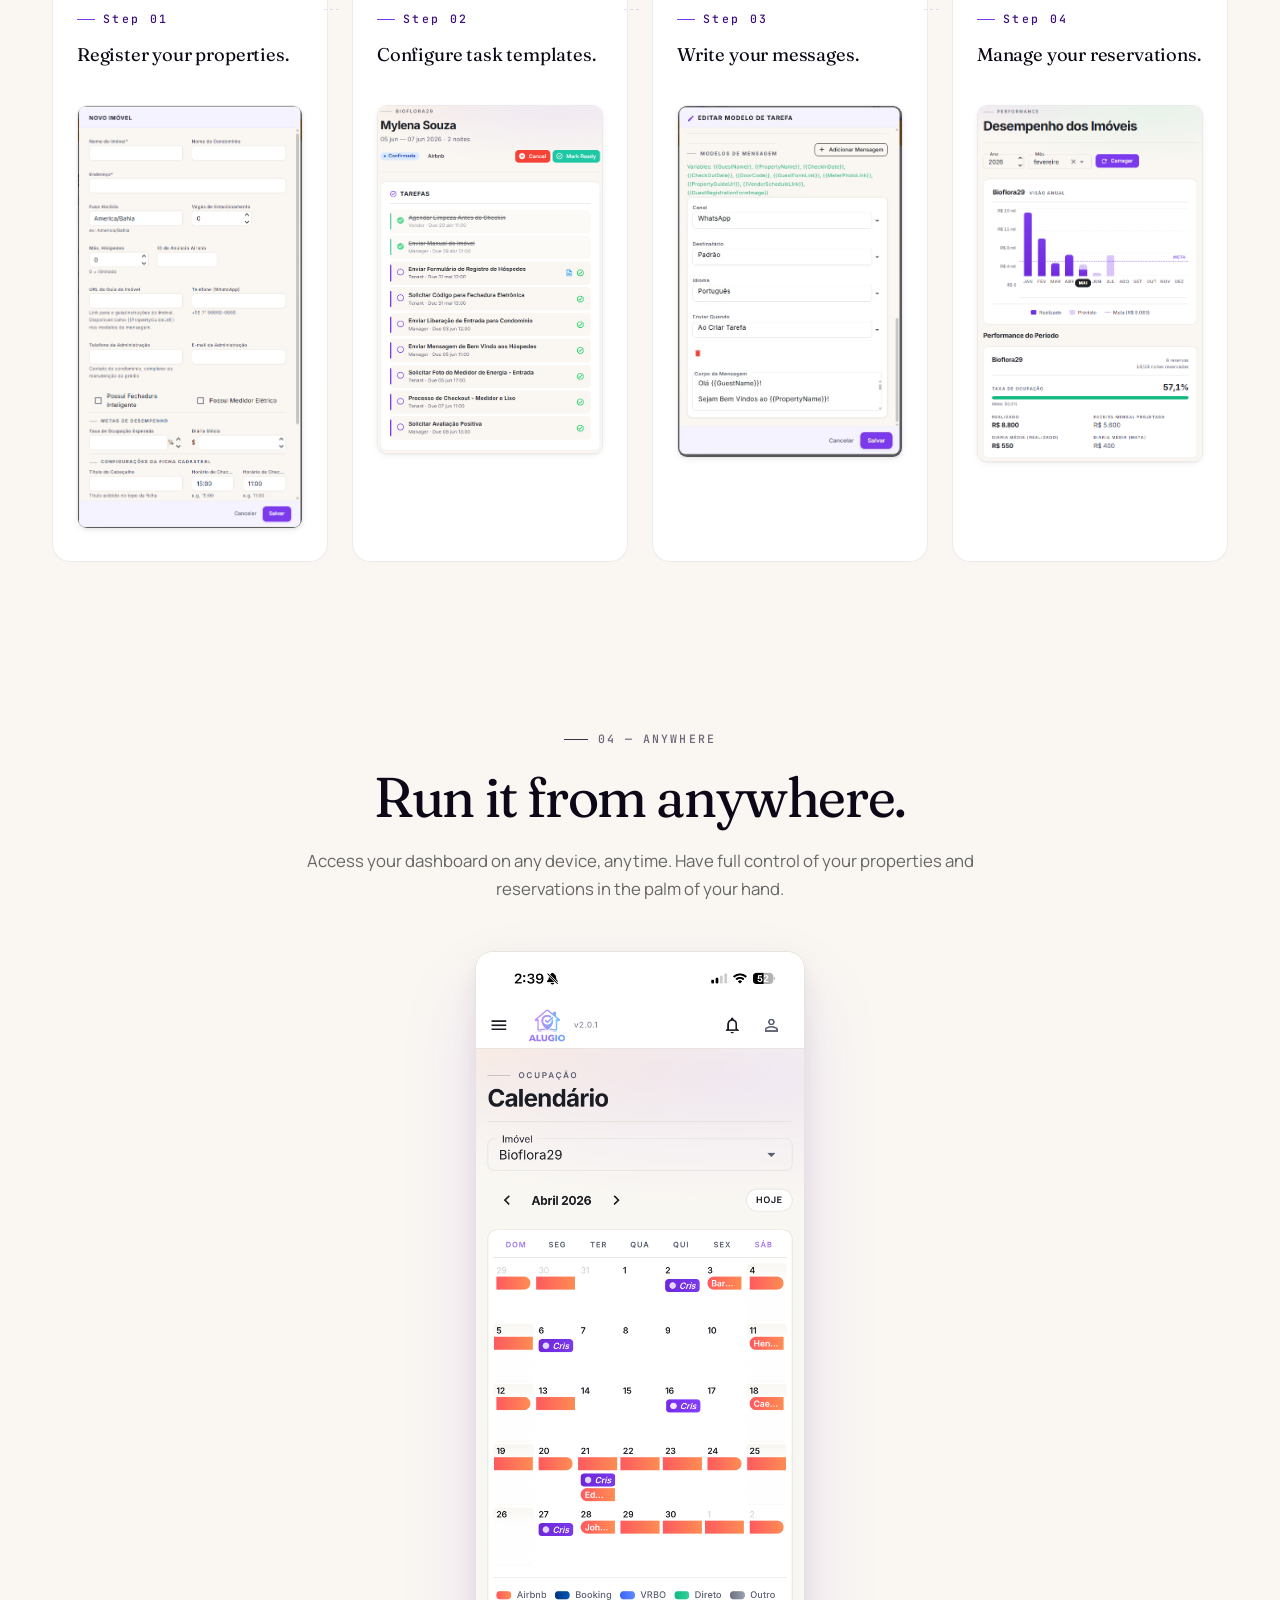
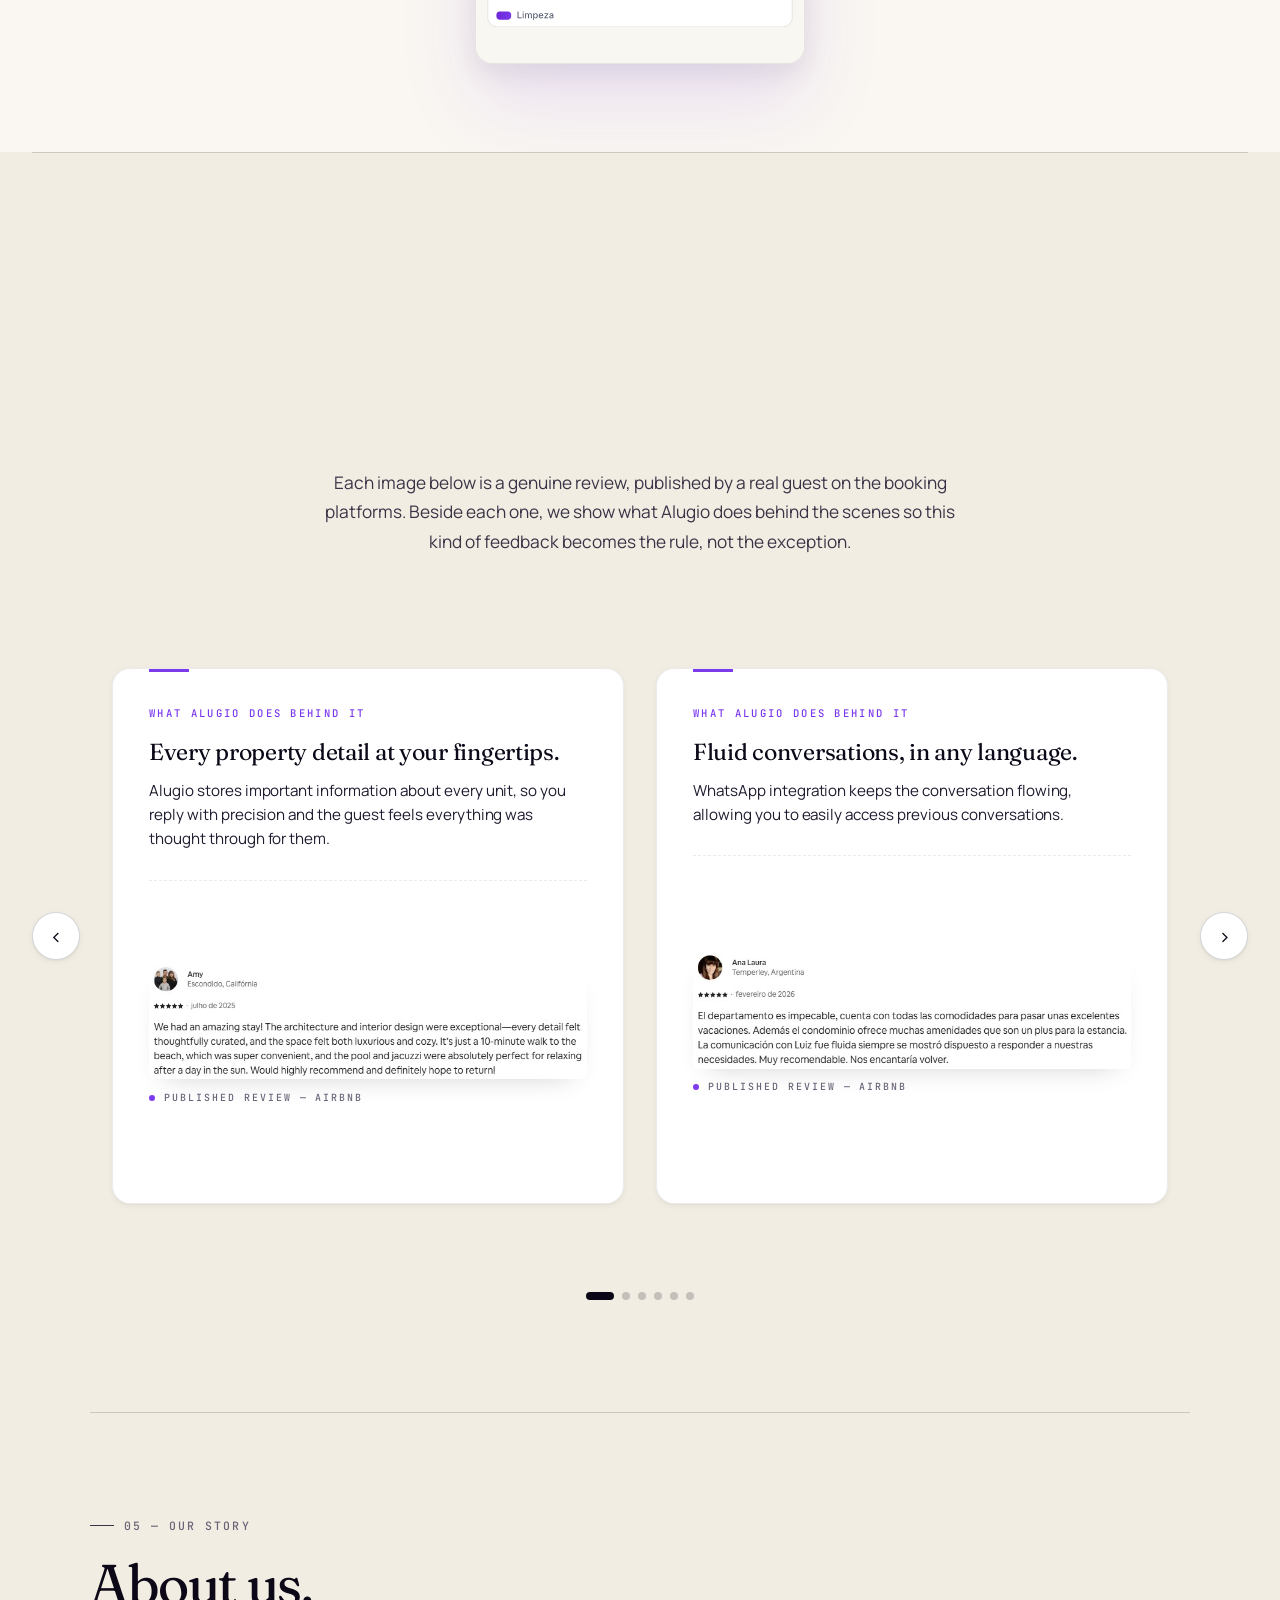
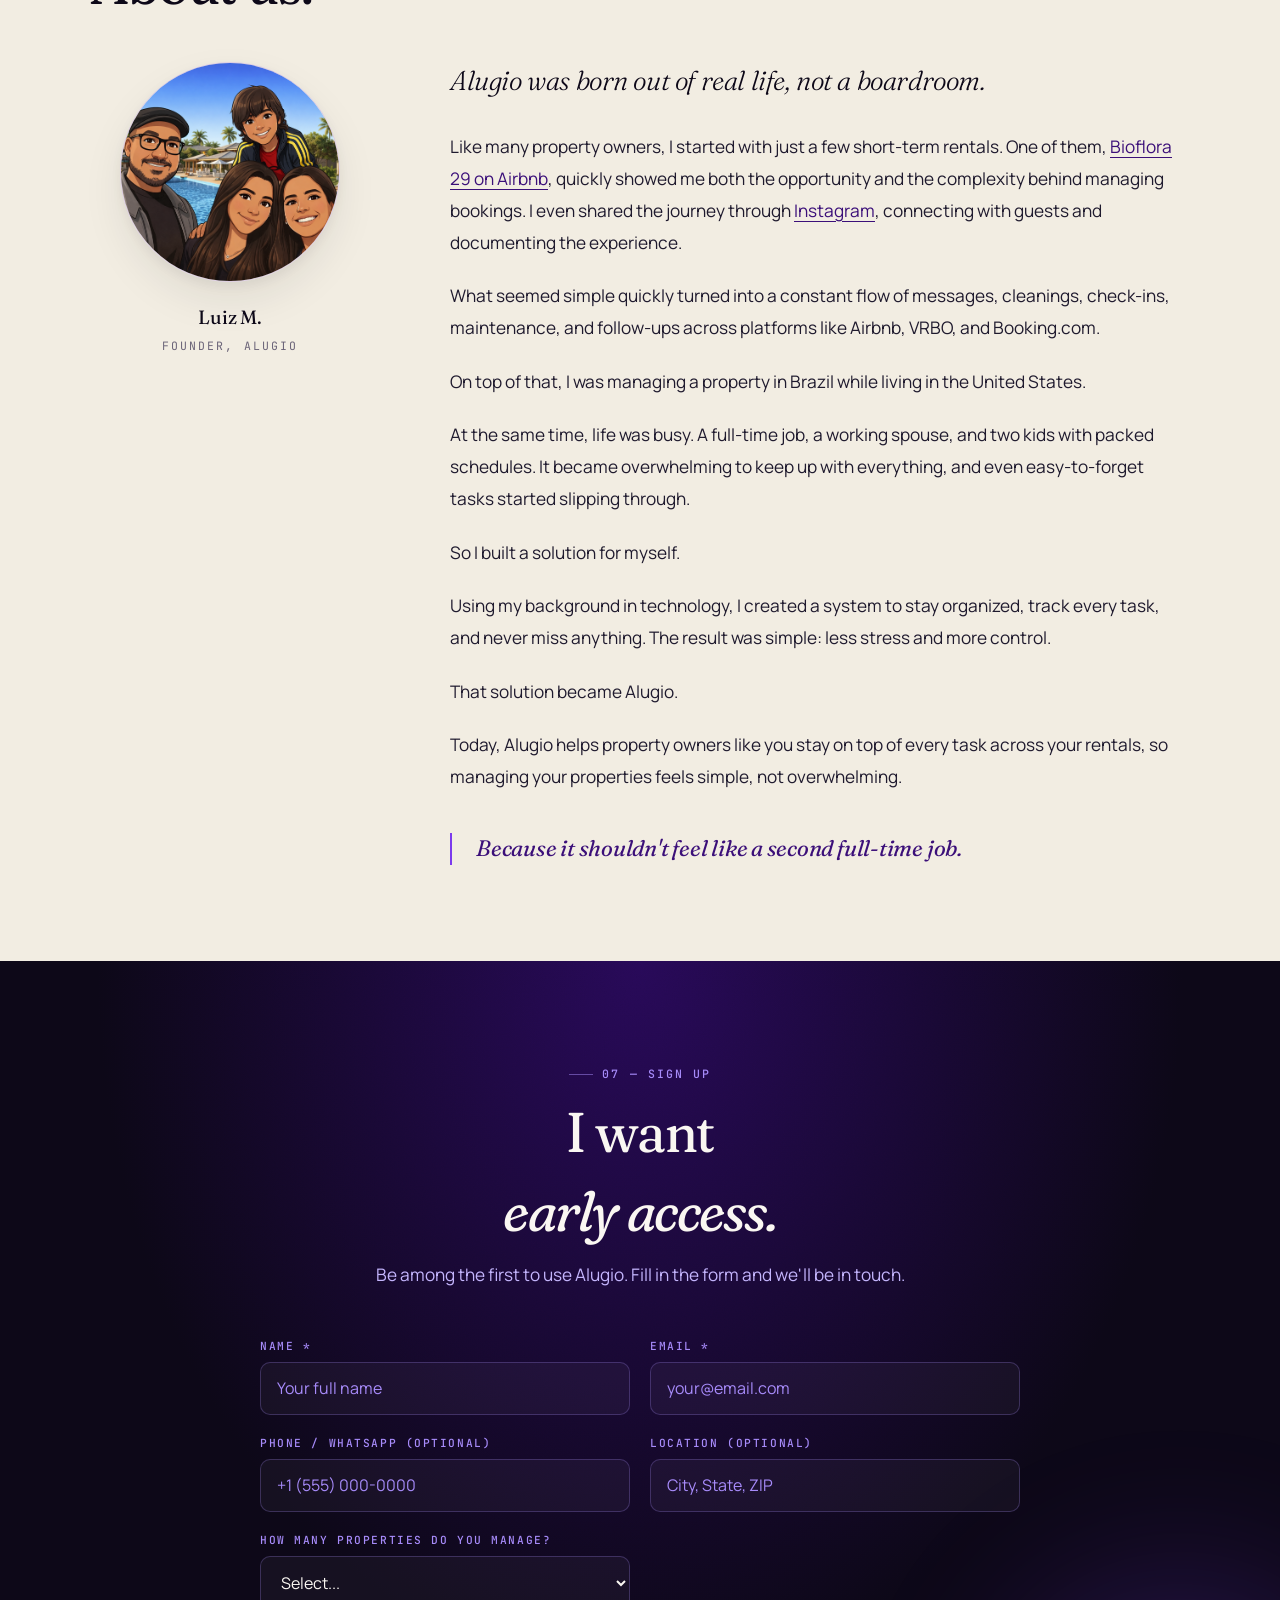
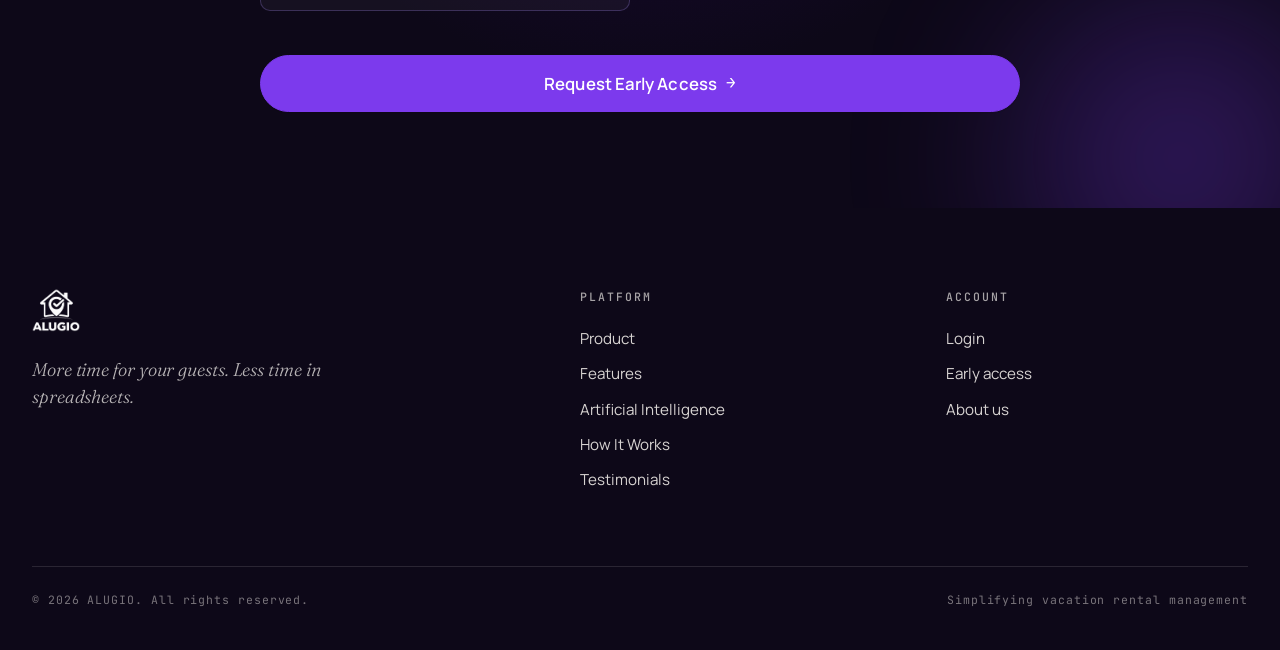
==== commit 1b009c0f: "Add header sign-up button and update checkout action to v7 Header now has an 'Inscreva-se / Sign up'" ====
--- a/wwwroot/index.html
+++ b/wwwroot/index.html
@@ -34,6 +34,7 @@
             <a href="#como-funciona" data-lang-pt="Como Funciona" data-lang-en="How It Works">Como Funciona</a>
             <a href="#depoimentos" data-lang-pt="Depoimentos" data-lang-en="Testimonials">Depoimentos</a>
             <a href="#sobre" data-lang-pt="Sobre Nós" data-lang-en="About Us">Sobre Nós</a>
+            <a href="#early-access" class="nav-signup" data-lang-pt="Inscreva-se" data-lang-en="Sign up">Inscreva-se</a>
             <a href="https://alpha.alugio.app" target="_blank" rel="noopener" class="nav-login" data-lang-pt="Entrar" data-lang-en="Login">Entrar</a>
             <div class="language-toggle-mobile">
                 <button id="lang-pt-mobile" data-lang="pt">PT</button>
--- a/wwwroot/styles.css
+++ b/wwwroot/styles.css
@@ -1385,6 +1385,34 @@
 
 .nav-login:hover::after {
     transform: translate(2px, -2px);
+}
+
+/* ----- Nav Sign-up Button ---------------------------------- */
+.nav-signup {
+    display: inline-flex;
+    align-items: center;
+    background: var(--primary);
+    color: var(--paper-card) !important;
+    padding: 0.5rem 1rem;
+    border-radius: var(--radius-pill);
+    font-size: 0.85rem;
+    font-weight: 600;
+    transition: background 0.25s var(--ease), transform 0.25s var(--ease), box-shadow 0.25s var(--ease);
+    box-shadow: 0 4px 14px rgba(124, 58, 237, 0.3);
+}
+
+.nav-signup::after { display: none; }
+
+.nav-signup:hover {
+    background: var(--primary-deep);
+    transform: translateY(-1px);
+    box-shadow: 0 6px 18px rgba(124, 58, 237, 0.4);
+}
+
+@media (max-width: 768px) {
+    nav.open .nav-signup {
+        align-self: flex-start;
+    }
 }
 
 /* ----- More Time Section ----------------------------------- */
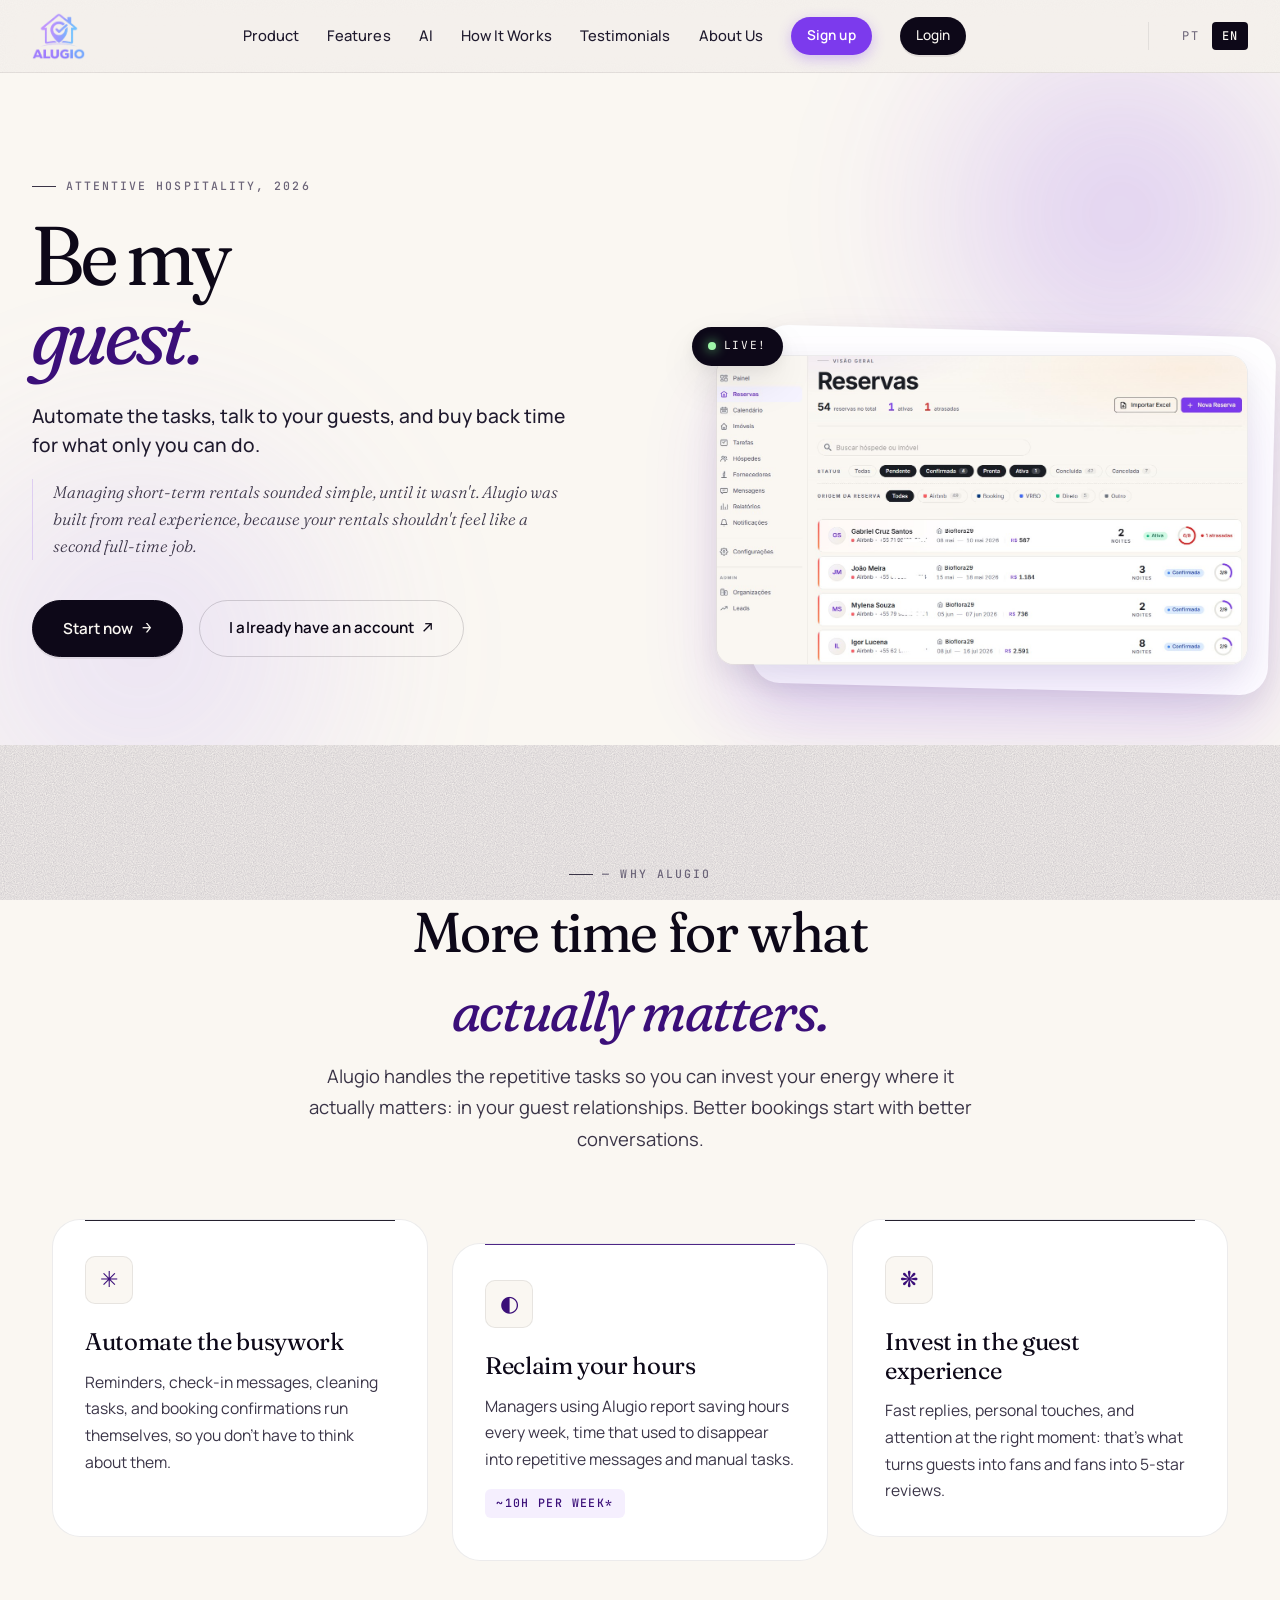
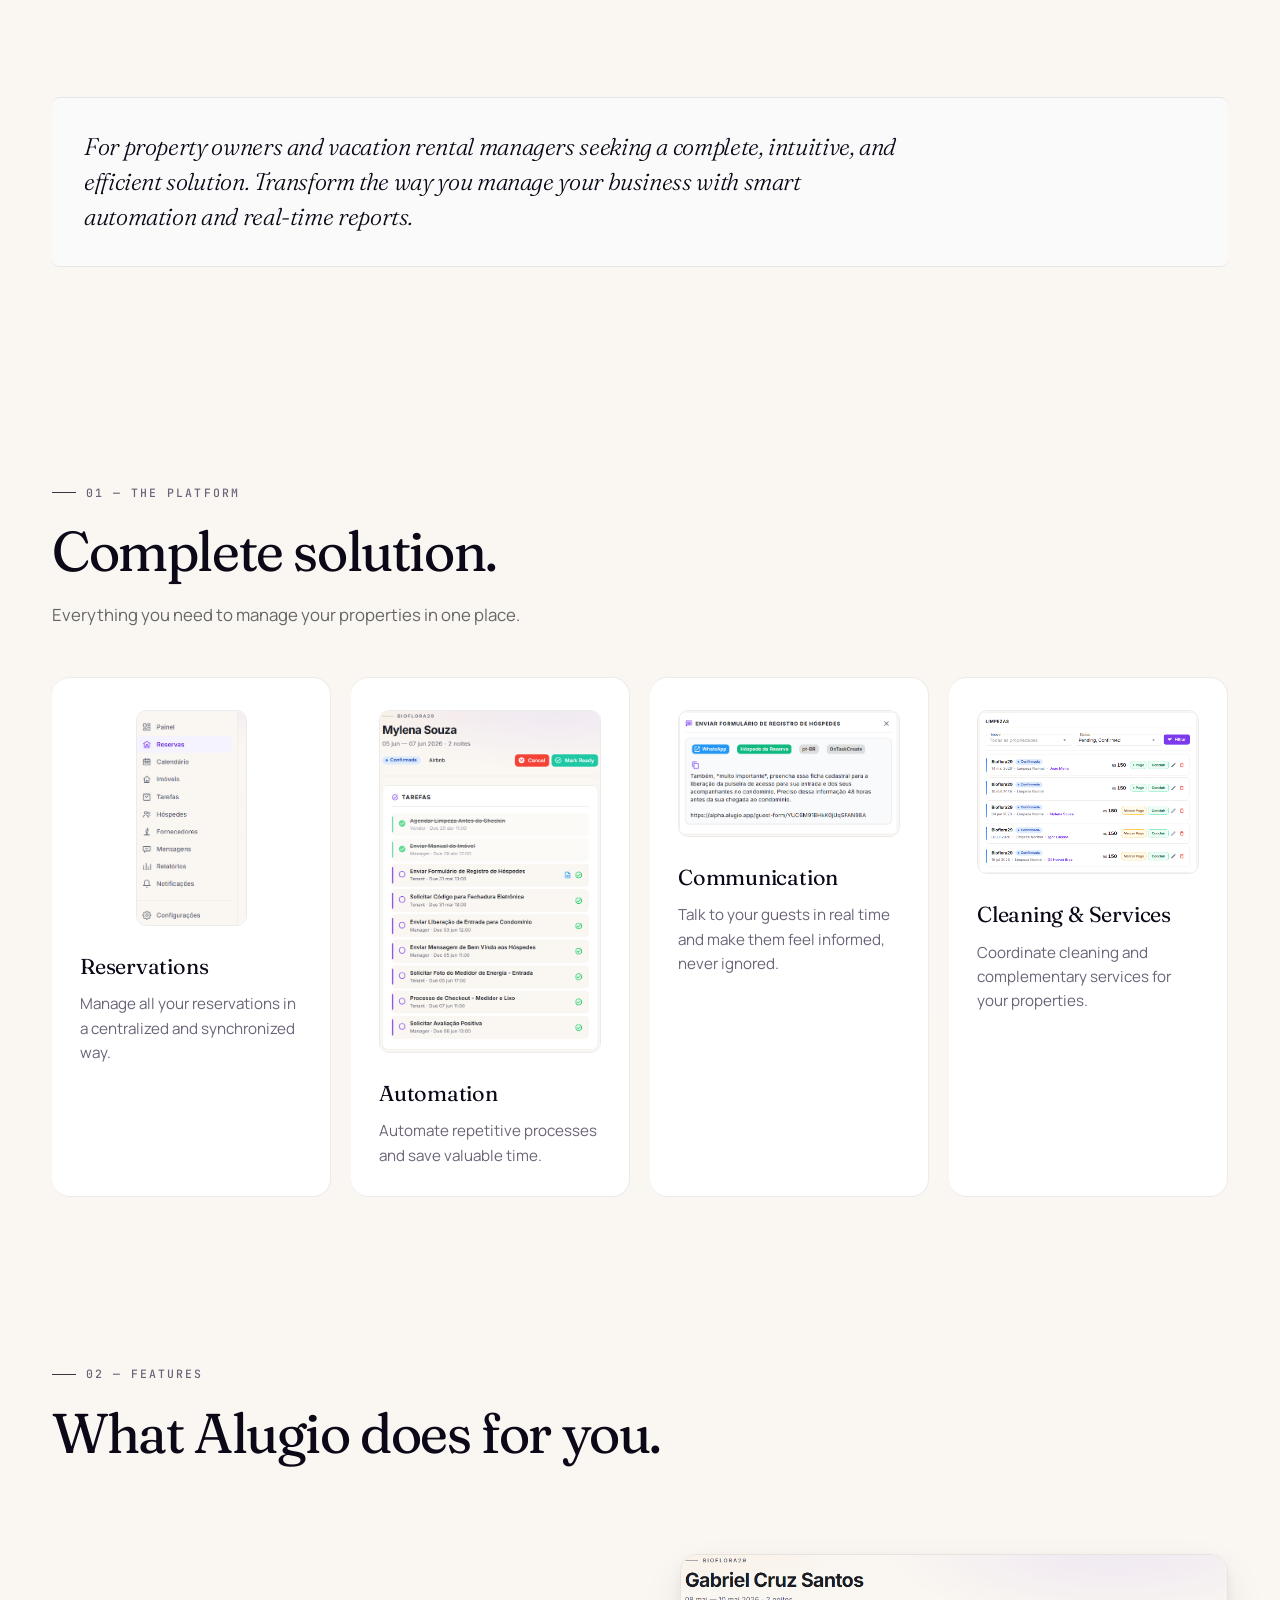
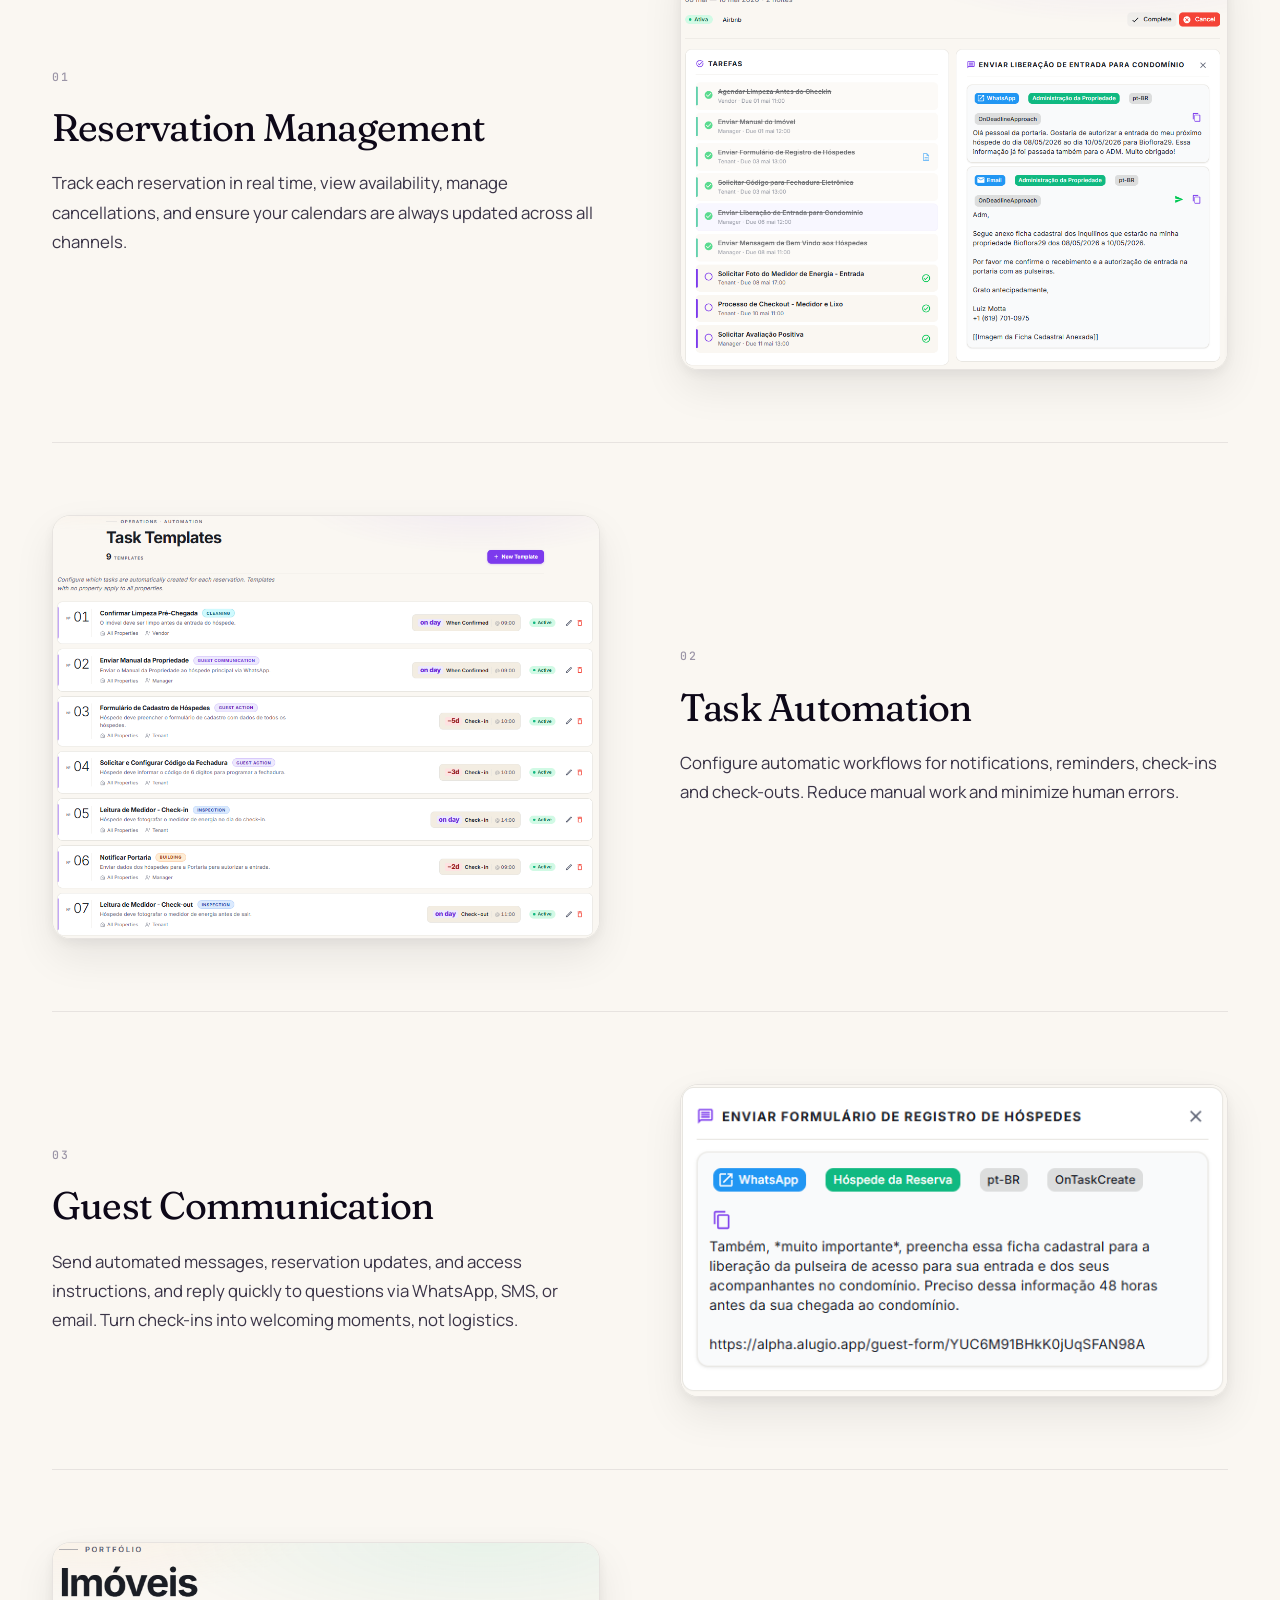
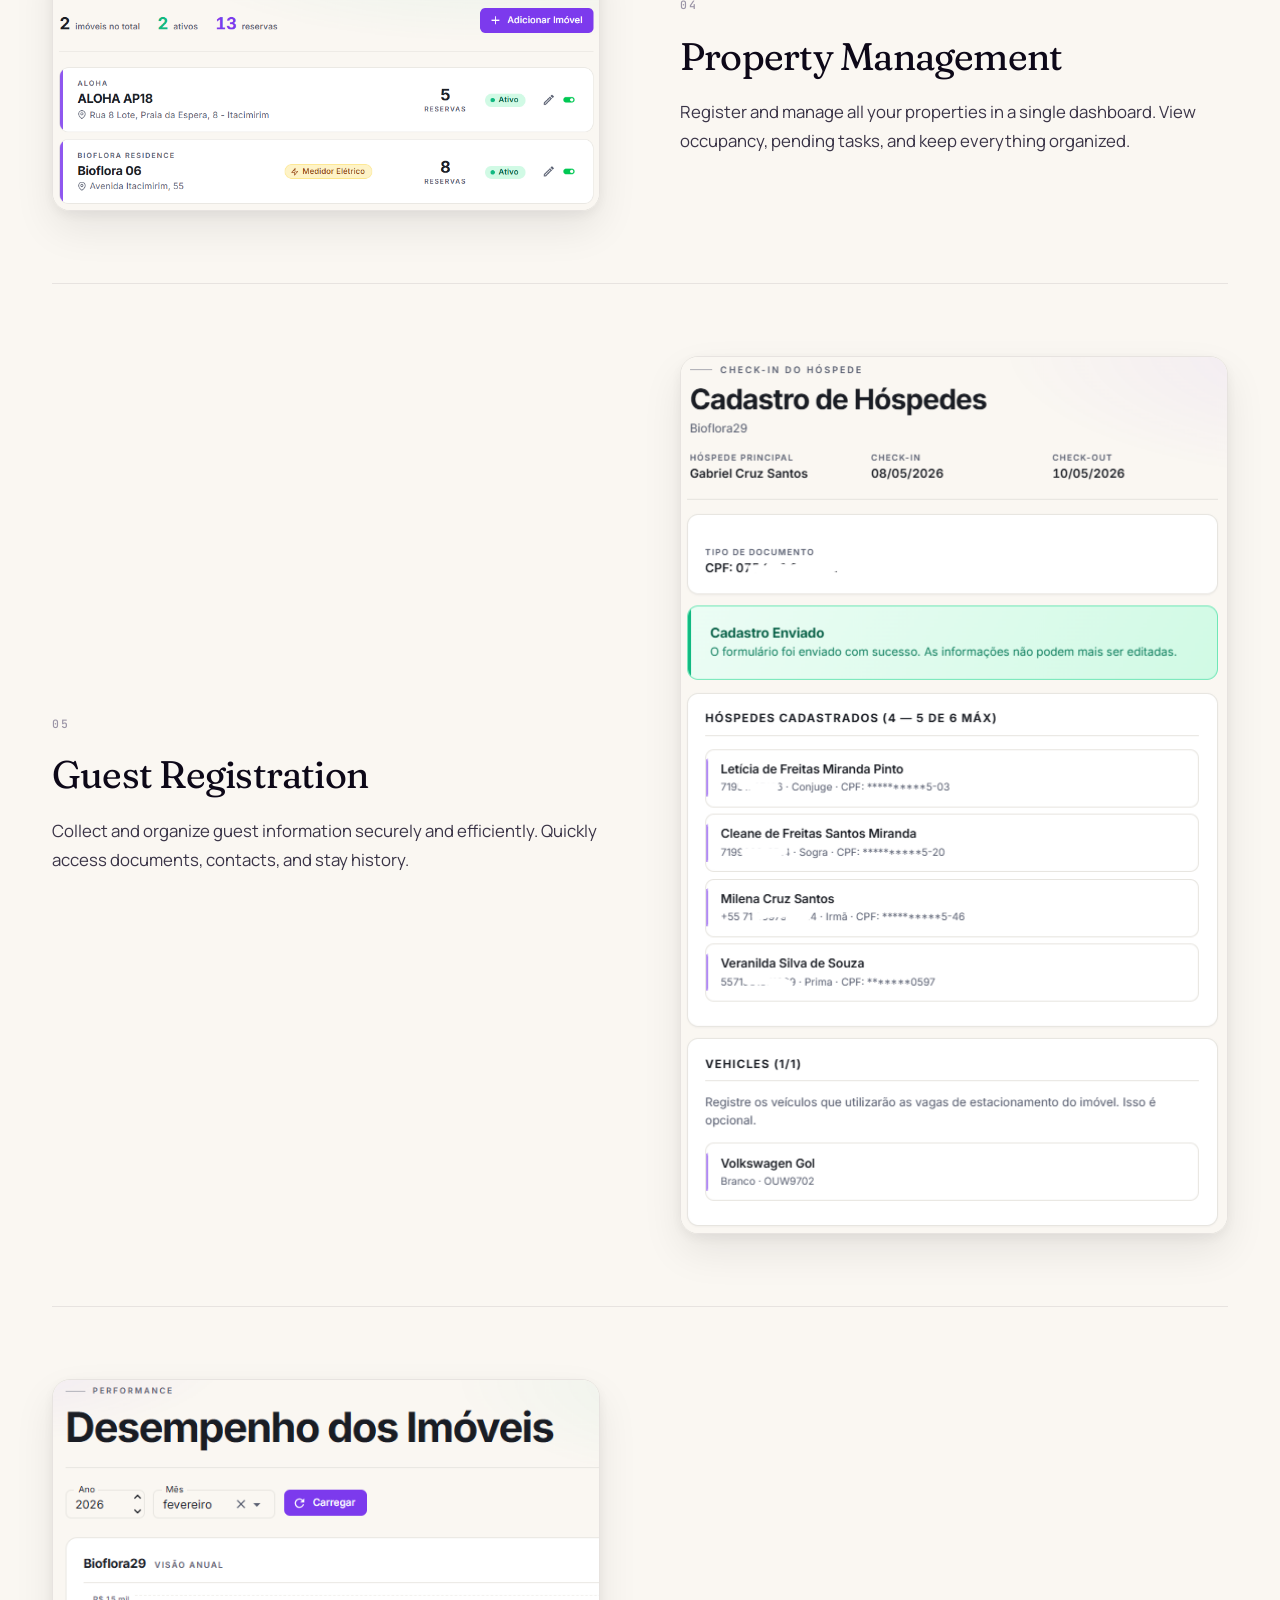
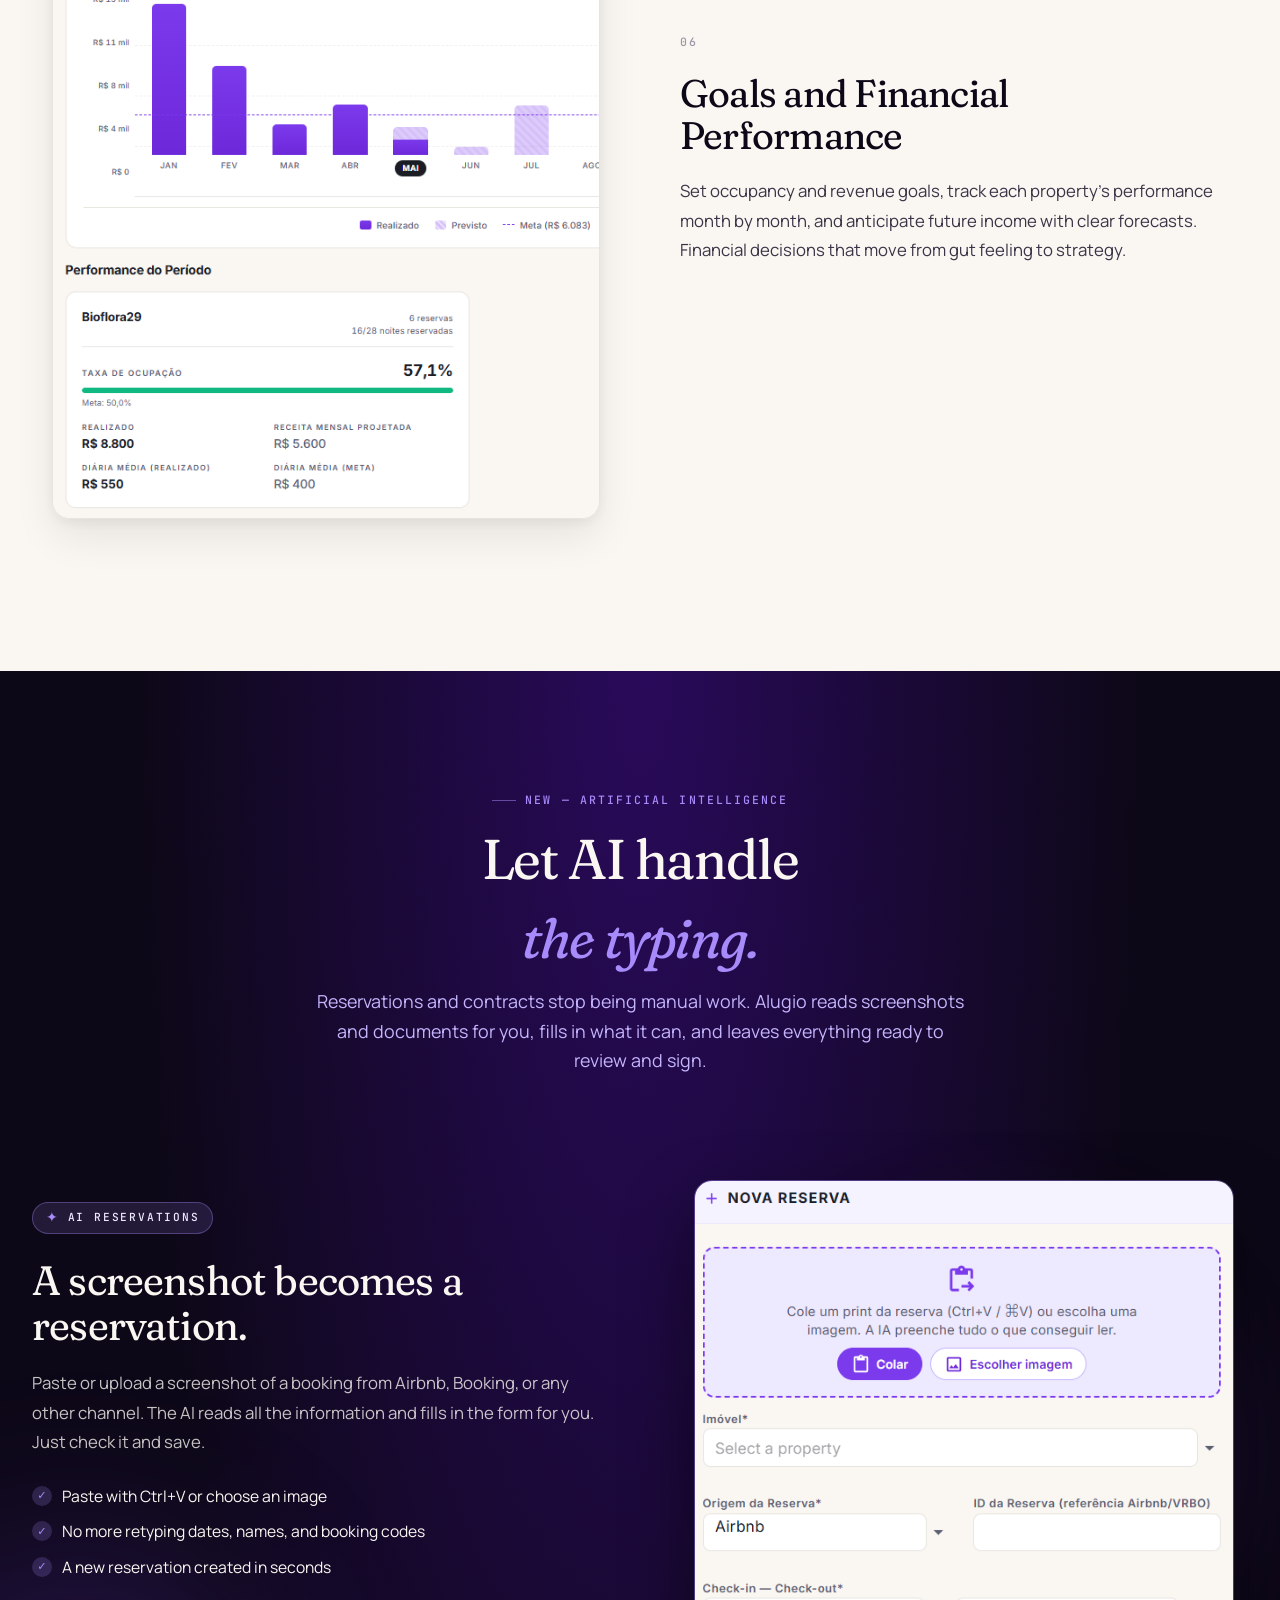
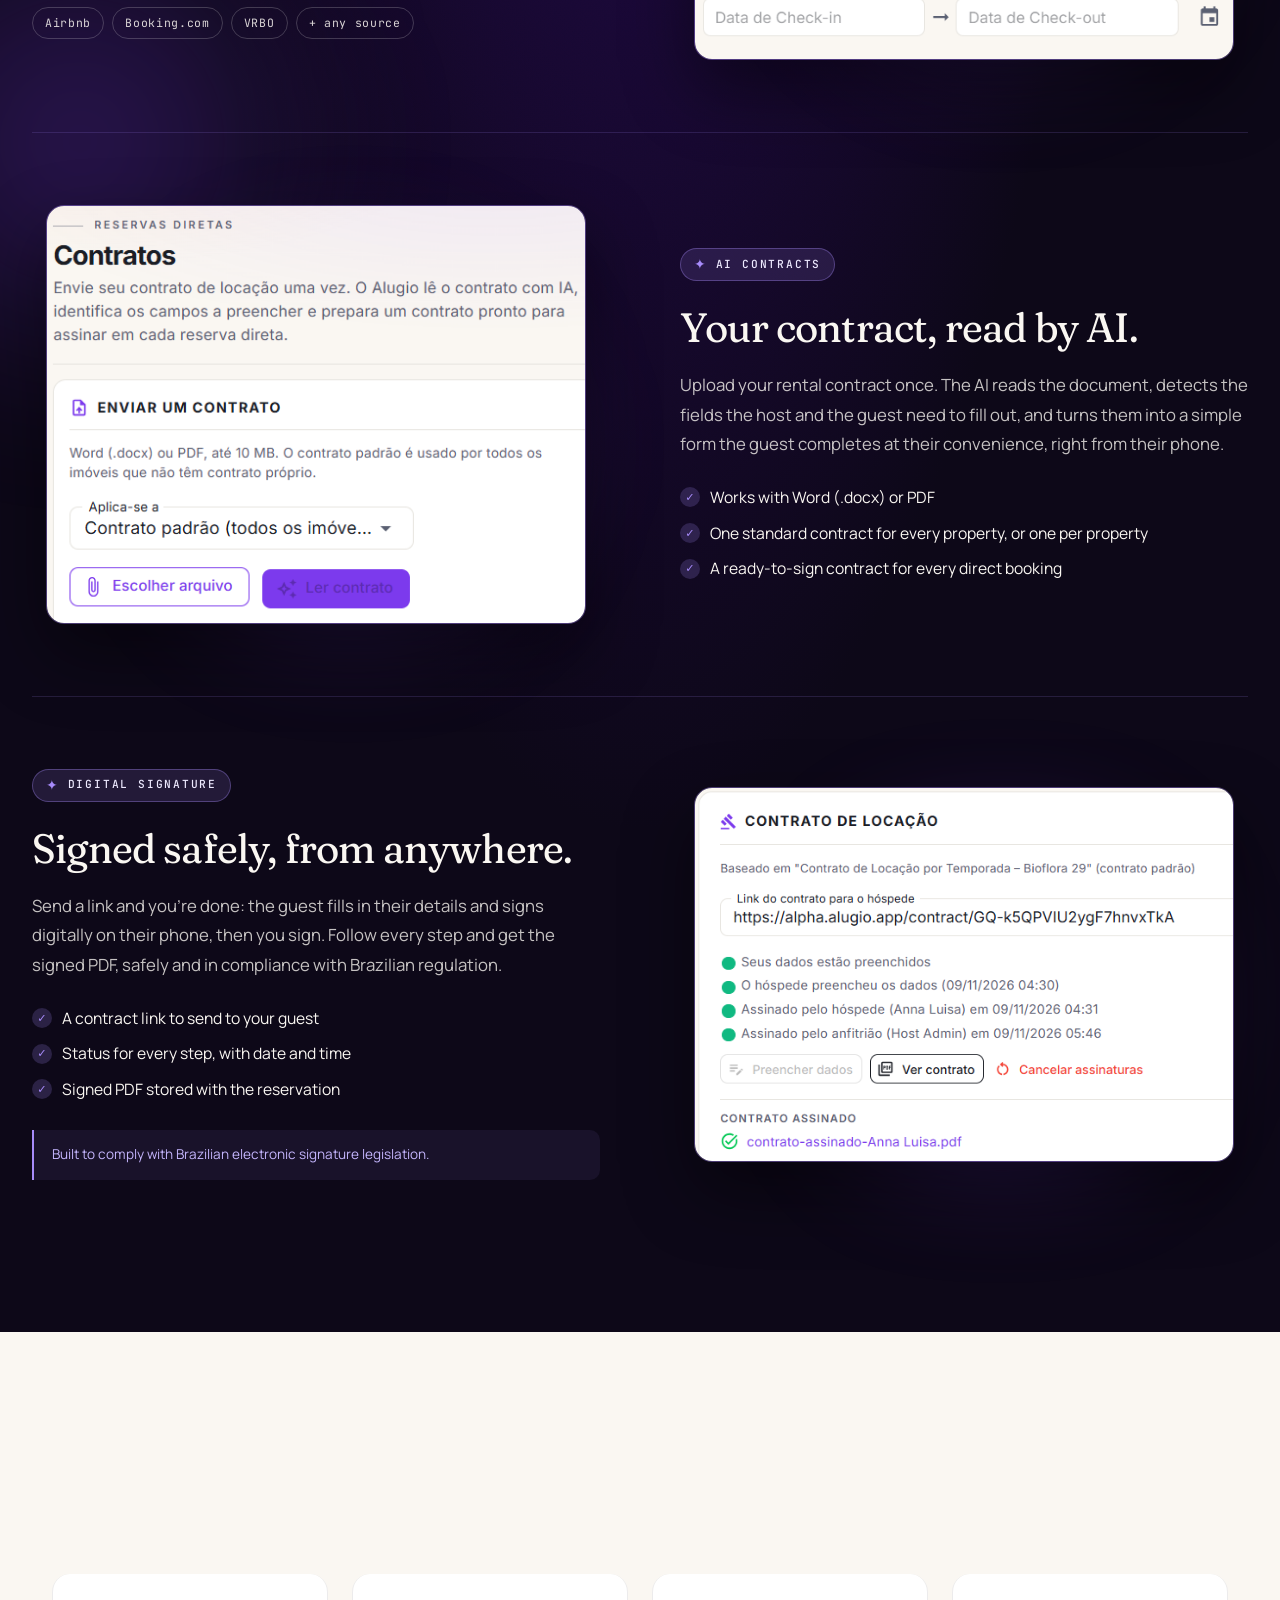
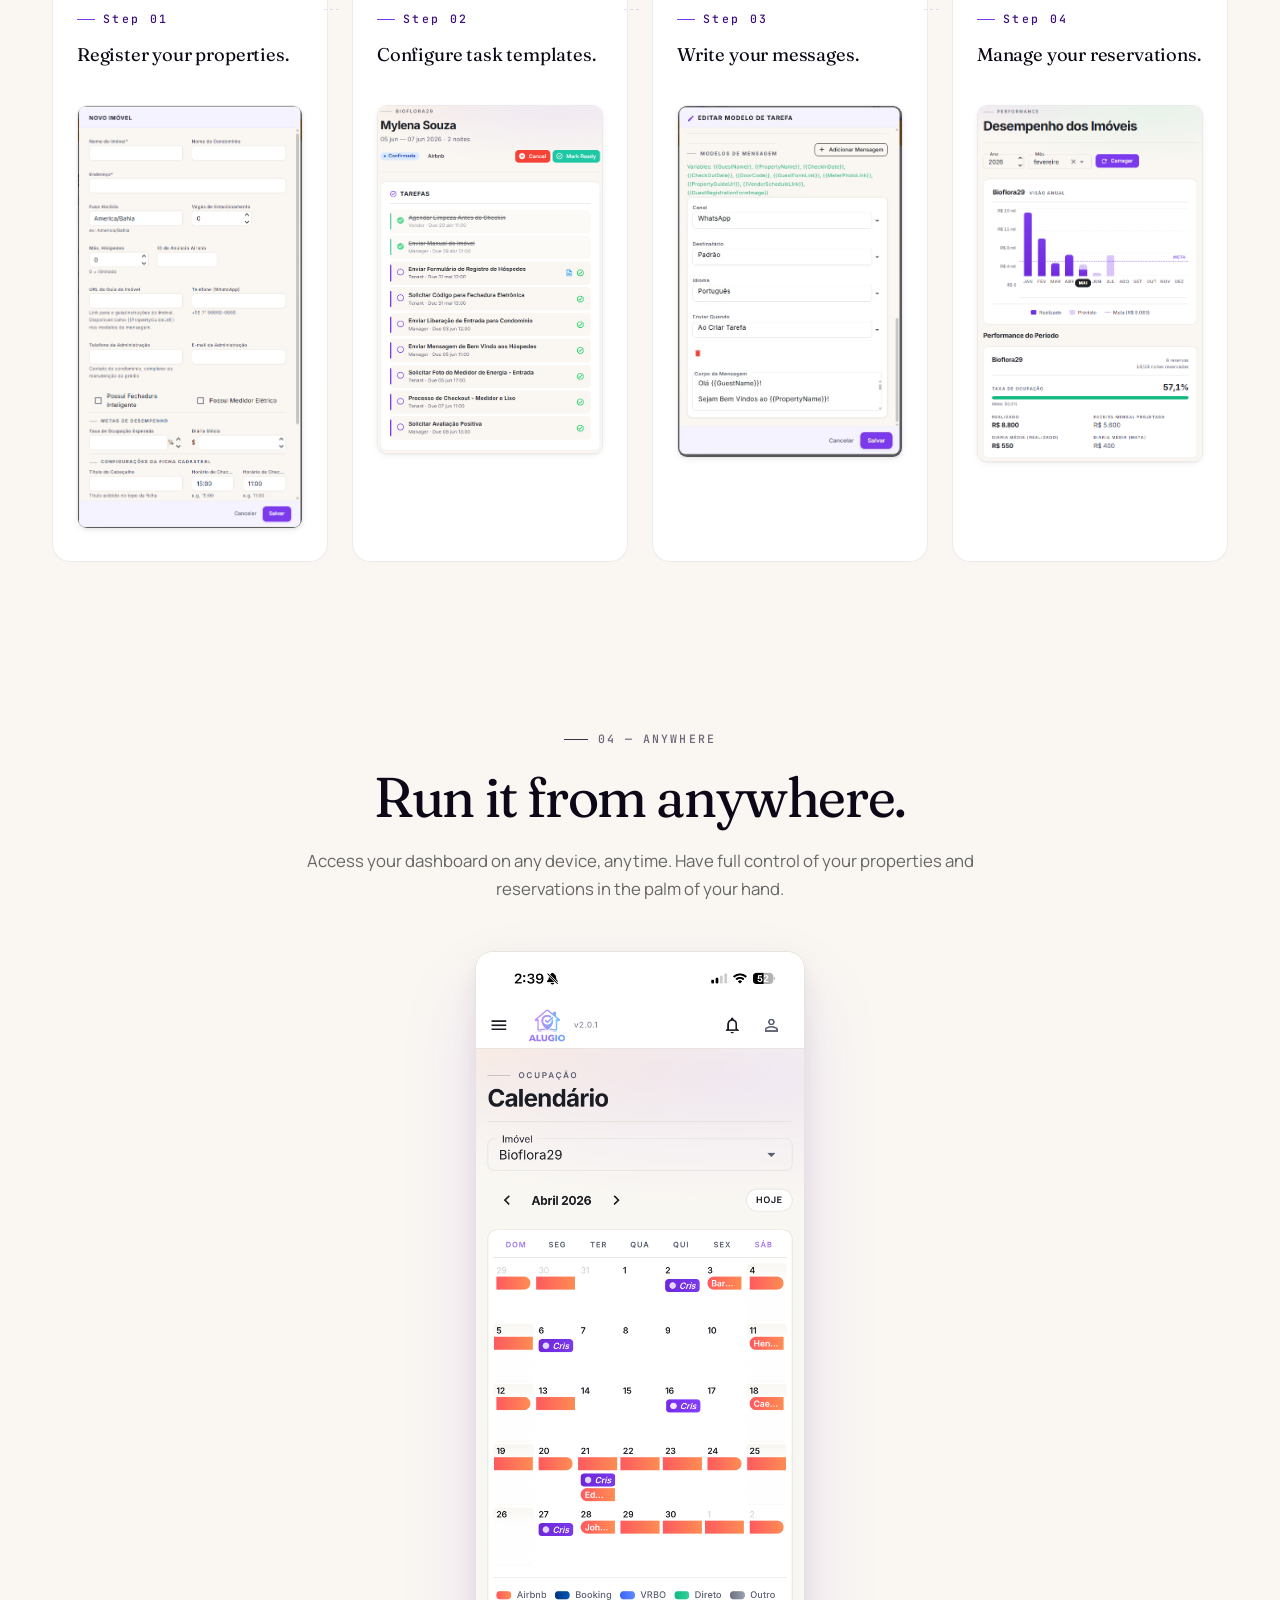
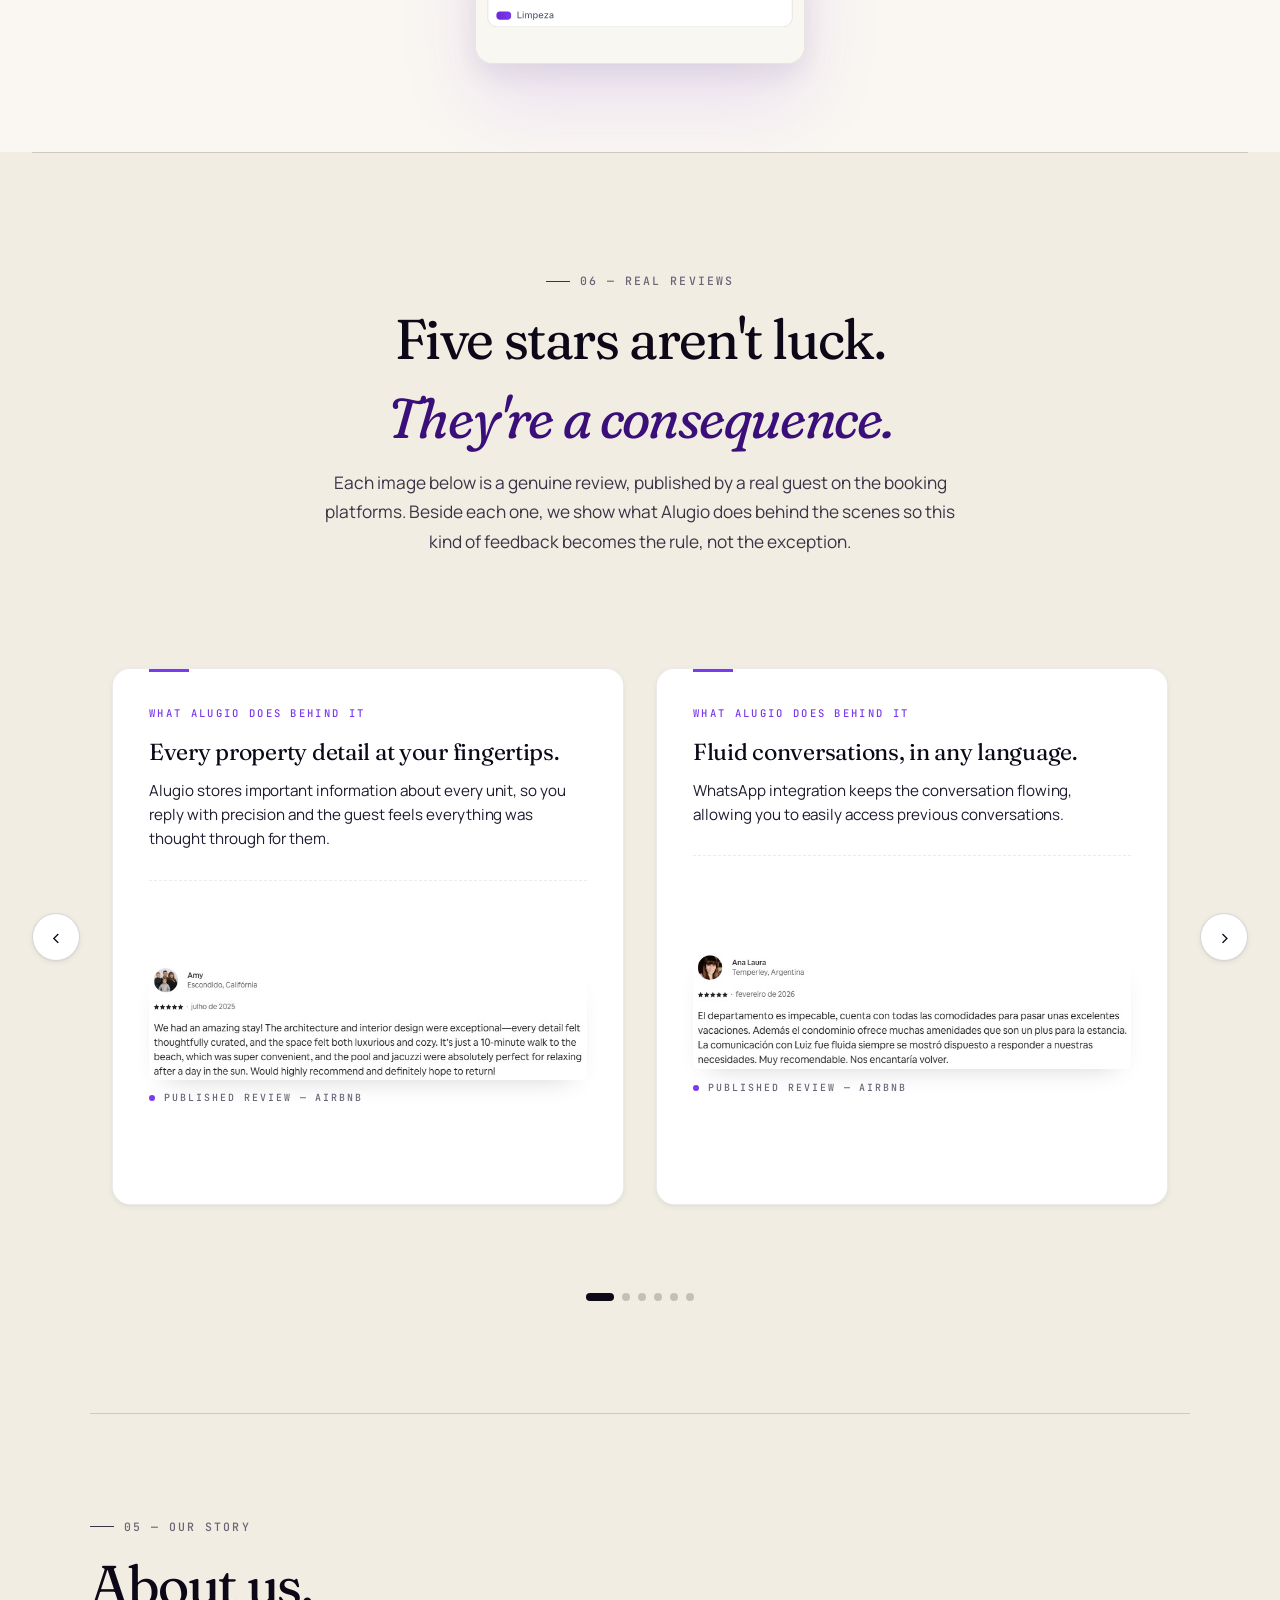
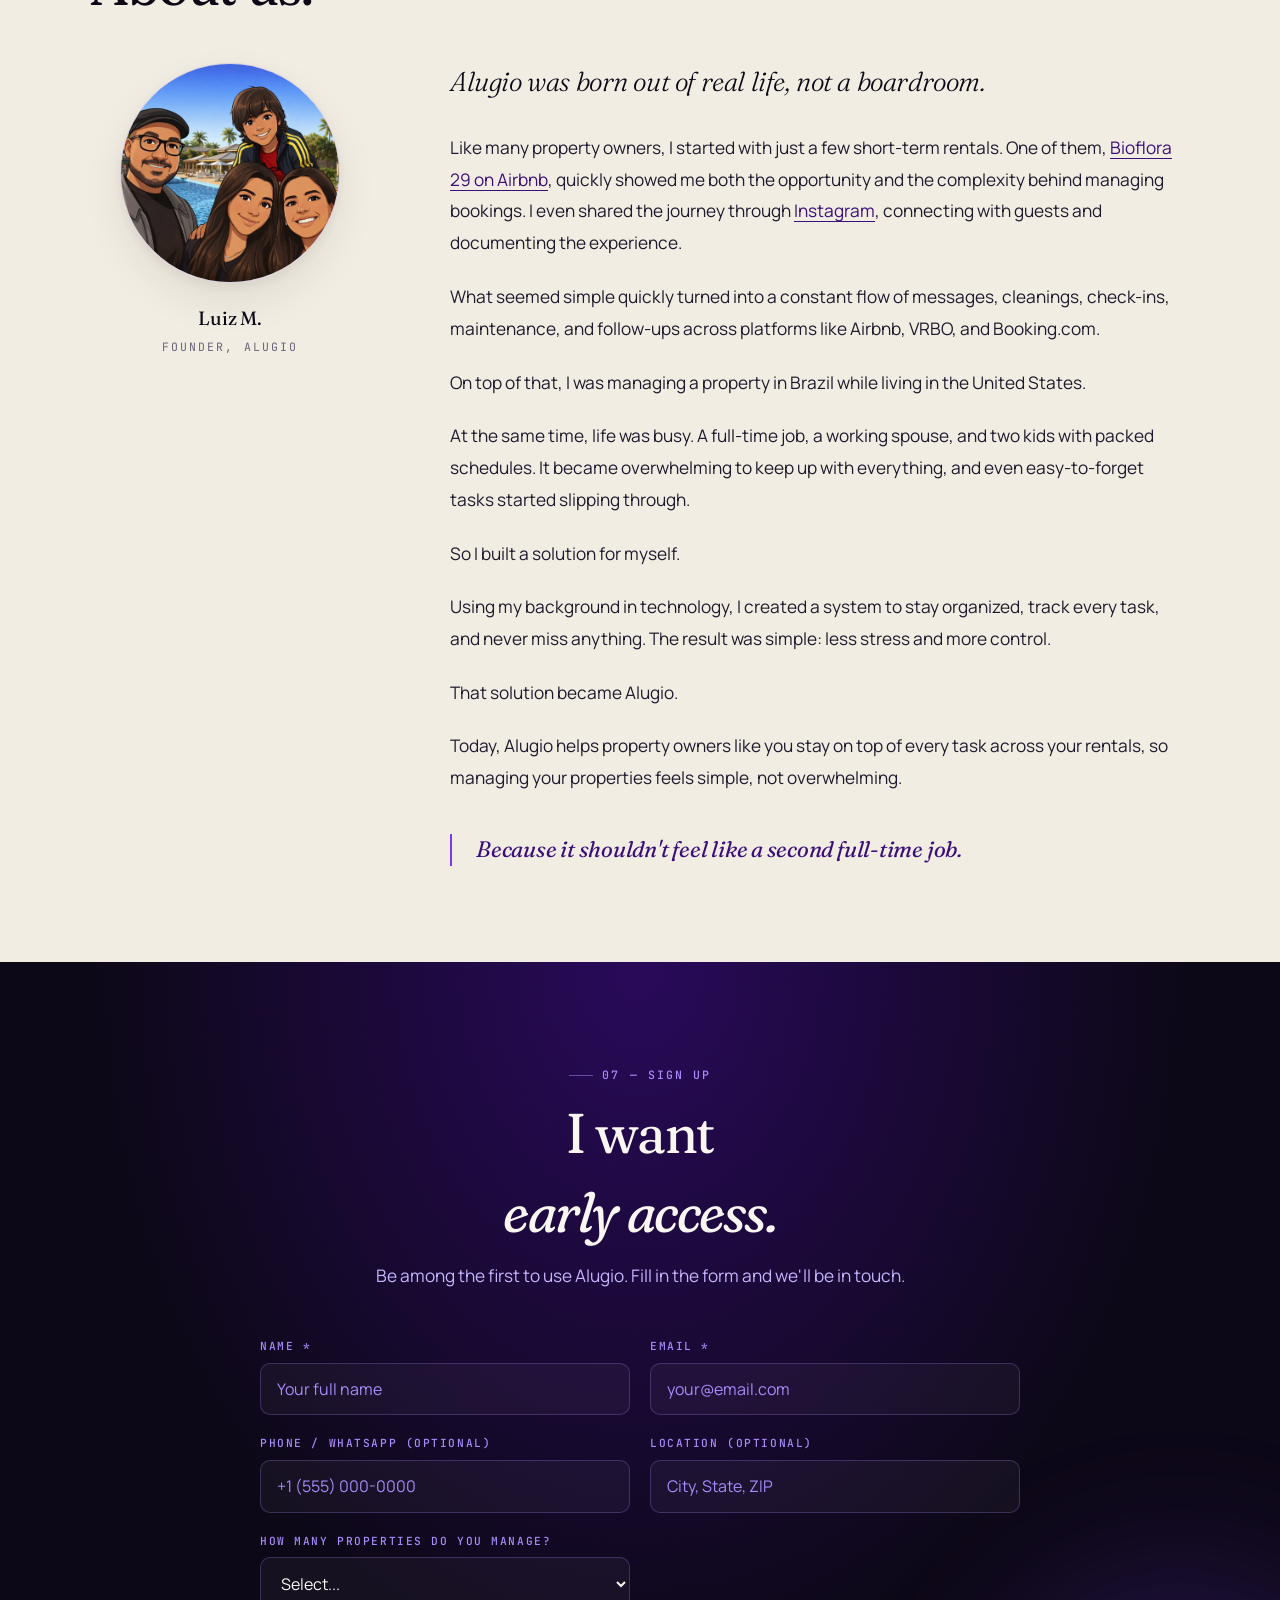
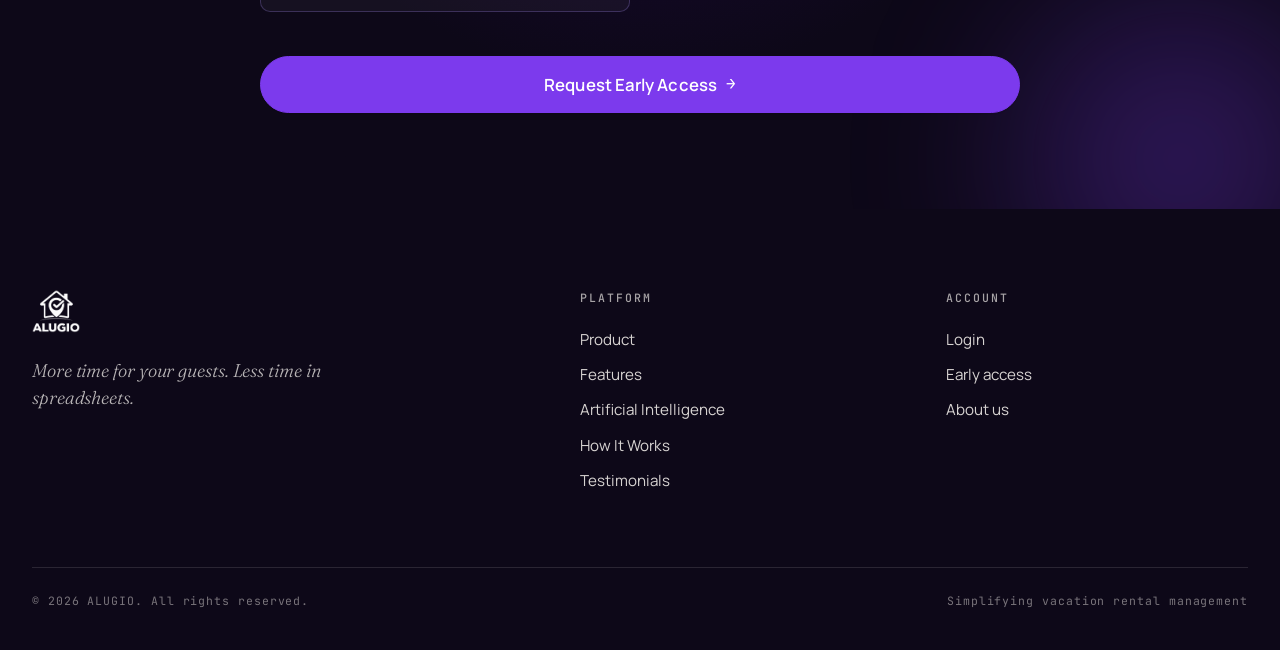
==== commit a14e3b21: "Fix hero CTA scrolling short of the early-access form Lazy-loaded images had no intrinsic size, so t" ====
--- a/wwwroot/index.html
+++ b/wwwroot/index.html
@@ -246,7 +246,7 @@
                         </div>
                     </div>
                     <figure class="ai-shot reveal" style="--reveal-delay: 150ms;">
-                        <img src="assets/Reservation - AI.png" alt="Nova reserva com leitura por IA" loading="lazy">
+                        <img src="assets/Reservation - AI.png" width="613" height="545" alt="Nova reserva com leitura por IA" loading="lazy">
                     </figure>
                 </article>
 
@@ -263,7 +263,7 @@
                         </ul>
                     </div>
                     <figure class="ai-shot reveal" style="--reveal-delay: 150ms;">
-                        <img src="assets/Contracts - AI.png" alt="Envio de contrato com leitura por IA" loading="lazy">
+                        <img src="assets/Contracts - AI.png" width="550" height="426" alt="Envio de contrato com leitura por IA" loading="lazy">
                     </figure>
                 </article>
 
@@ -281,7 +281,7 @@
                         <p class="ai-legal" data-lang-pt="Base legal: Medida Provisória nº 2.200-2/2001 (art. 10, § 2º) e Lei nº 14.063/2020, que reconhecem a validade jurídica das assinaturas eletrônicas no Brasil." data-lang-en="Built to comply with Brazilian electronic signature legislation.">Base legal: Medida Provisória nº 2.200-2/2001 (art. 10, § 2º) e Lei nº 14.063/2020, que reconhecem a validade jurídica das assinaturas eletrônicas no Brasil.</p>
                     </div>
                     <figure class="ai-shot reveal" style="--reveal-delay: 150ms;">
-                        <img src="assets/Contract Management - Digital Signature.png" alt="Contrato de locação com assinatura digital" loading="lazy">
+                        <img src="assets/Contract Management - Digital Signature.png" width="624" height="433" alt="Contrato de locação com assinatura digital" loading="lazy">
                     </figure>
                 </article>
             </div>
@@ -348,7 +348,7 @@
                                 <h3 class="testimonial-headline" data-lang-pt="Cada detalhe do imóvel ao alcance da mão." data-lang-en="Every property detail at your fingertips.">Cada detalhe do imóvel ao alcance da mão.</h3>
                                 <p class="testimonial-blurb" data-lang-pt="O Alugio guarda informações importantes de cada unidade, assim você responde com precisão e o hóspede sente que tudo foi pensado para ele." data-lang-en="Alugio stores important information about every unit, so you reply with precision and the guest feels everything was thought through for them.">O Alugio guarda informações importantes de cada unidade, assim você responde com precisão e o hóspede sente que tudo foi pensado para ele.</p>
                                 <figure class="testimonial-figure">
-                                    <img class="testimonial-photo" src="assets/testimonials/amy.jpg" alt="Avaliação 5 estrelas de Amy, Escondido, Califórnia, julho de 2025" loading="lazy">
+                                    <img class="testimonial-photo" src="assets/testimonials/amy.jpg" width="729" height="188" alt="Avaliação 5 estrelas de Amy, Escondido, Califórnia, julho de 2025" loading="lazy">
                                     <figcaption class="testimonial-caption" data-lang-pt="Avaliação publicada — Airbnb" data-lang-en="Published review — Airbnb">Avaliação publicada — Airbnb</figcaption>
                                 </figure>
                             </div>
@@ -360,7 +360,7 @@
                                 <h3 class="testimonial-headline" data-lang-pt="Conversas fluidas, em qualquer idioma." data-lang-en="Fluid conversations, in any language.">Conversas fluidas, em qualquer idioma.</h3>
                                 <p class="testimonial-blurb" data-lang-pt="A integração com o WhatsApp mantém o diálogo ágil, fazendo você acessar rapidamente as mensagens com os hóspedes." data-lang-en="WhatsApp integration keeps the conversation flowing, allowing you to easily access previous conversations.">A integração com o WhatsApp mantém o diálogo ágil, fazendo você acessar rapidamente as mensagens com os hóspedes.</p>
                                 <figure class="testimonial-figure">
-                                    <img class="testimonial-photo" src="assets/testimonials/analaura.jpg" alt="Avaliação 5 estrelas de Ana Laura, Temperley, Argentina, fevereiro de 2026" loading="lazy">
+                                    <img class="testimonial-photo" src="assets/testimonials/analaura.jpg" width="719" height="191" alt="Avaliação 5 estrelas de Ana Laura, Temperley, Argentina, fevereiro de 2026" loading="lazy">
                                     <figcaption class="testimonial-caption" data-lang-pt="Avaliação publicada — Airbnb" data-lang-en="Published review — Airbnb">Avaliação publicada — Airbnb</figcaption>
                                 </figure>
                             </div>
@@ -372,7 +372,7 @@
                                 <h3 class="testimonial-headline" data-lang-pt="Nenhum check-in perde um passo." data-lang-en="No check-in misses a step.">Nenhum check-in perde um passo.</h3>
                                 <p class="testimonial-blurb" data-lang-pt="Tarefas automáticas lembram você do que precisa ser feito (boas-vindas, instruções, confirmações), para que cada chegada pareça planejada, mesmo na correria." data-lang-en="Automated tasks prompt you for what needs doing (welcome notes, instructions, confirmations), so every arrival feels planned, even when you're slammed.">Tarefas automáticas lembram você do que precisa ser feito (boas-vindas, instruções, confirmações), para que cada chegada pareça planejada, mesmo na correria.</p>
                                 <figure class="testimonial-figure">
-                                    <img class="testimonial-photo" src="assets/testimonials/beatriz.jpg" alt="Avaliação 5 estrelas de Beatriz" loading="lazy">
+                                    <img class="testimonial-photo" src="assets/testimonials/beatriz.jpg" width="728" height="406" alt="Avaliação 5 estrelas de Beatriz" loading="lazy">
                                     <figcaption class="testimonial-caption" data-lang-pt="Avaliação publicada — Airbnb" data-lang-en="Published review — Airbnb">Avaliação publicada — Airbnb</figcaption>
                                 </figure>
                             </div>
@@ -384,7 +384,7 @@
                                 <h3 class="testimonial-headline" data-lang-pt="Resposta rápida vira hábito." data-lang-en="Fast replies become a habit.">Resposta rápida vira hábito.</h3>
                                 <p class="testimonial-blurb" data-lang-pt="Notificações inteligentes te alcançam no momento certo, antes que o hóspede precise repetir a pergunta. Comunicar bem deixa de exigir vigilância." data-lang-en="Smart notifications reach you at the right moment, before the guest has to ask twice. Good communication stops requiring constant vigilance.">Notificações inteligentes te alcançam no momento certo, antes que o hóspede precise repetir a pergunta. Comunicar bem deixa de exigir vigilância.</p>
                                 <figure class="testimonial-figure">
-                                    <img class="testimonial-photo" src="assets/testimonials/bruno.jpg" alt="Avaliação 5 estrelas de Bruno, Bahia, outubro de 2025" loading="lazy">
+                                    <img class="testimonial-photo" src="assets/testimonials/bruno.jpg" width="732" height="147" alt="Avaliação 5 estrelas de Bruno, Bahia, outubro de 2025" loading="lazy">
                                     <figcaption class="testimonial-caption" data-lang-pt="Avaliação publicada — Airbnb" data-lang-en="Published review — Airbnb">Avaliação publicada — Airbnb</figcaption>
                                 </figure>
                             </div>
@@ -396,7 +396,7 @@
                                 <h3 class="testimonial-headline" data-lang-pt="O imóvel sempre pronto, sem exceção." data-lang-en="The property always ready — no exceptions.">O imóvel sempre pronto, sem exceção.</h3>
                                 <p class="testimonial-blurb" data-lang-pt="Checklists de preparação e fotos de saída padronizam o que sai e o que entra. A sensação de “tudo no lugar” deixa de depender da memória de cada faxineiro." data-lang-en="Prep checklists and exit photos standardize every turnover. The feeling of “everything in place” stops depending on each cleaner's memory.">Checklists de preparação e fotos de saída padronizam o que sai e o que entra. A sensação de “tudo no lugar” deixa de depender da memória de cada faxineiro.</p>
                                 <figure class="testimonial-figure">
-                                    <img class="testimonial-photo" src="assets/testimonials/felipe.jpg" alt="Avaliação 5 estrelas de Felipe, Bahia, setembro de 2025" loading="lazy">
+                                    <img class="testimonial-photo" src="assets/testimonials/felipe.jpg" width="722" height="164" alt="Avaliação 5 estrelas de Felipe, Bahia, setembro de 2025" loading="lazy">
                                     <figcaption class="testimonial-caption" data-lang-pt="Avaliação publicada — Airbnb" data-lang-en="Published review — Airbnb">Avaliação publicada — Airbnb</figcaption>
                                 </figure>
                             </div>
@@ -408,7 +408,7 @@
                                 <h3 class="testimonial-headline" data-lang-pt="Limpeza coordenada em segundo plano." data-lang-en="Cleaning coordinated in the background.">Limpeza coordenada em segundo plano.</h3>
                                 <p class="testimonial-blurb" data-lang-pt="Tarefas de limpeza e confirmações são gerenciadas facilmente. Você para de orquestrar a limpeza manualmente, e o imóvel está pronto antes da próxima chave." data-lang-en="Cleaning tasks and confirmations are easily managed. You stop orchestrating manual cleaning tasks, and the property is ready before the next key drops.">Tarefas de limpeza e confirmações são gerenciadas facilmente. Você para de orquestrar a limpeza manualmente, e o imóvel está pronto antes da próxima chave.</p>
                                 <figure class="testimonial-figure">
-                                    <img class="testimonial-photo" src="assets/testimonials/jaciara.jpg" alt="Avaliação 5 estrelas de Jaciara" loading="lazy">
+                                    <img class="testimonial-photo" src="assets/testimonials/jaciara.jpg" width="722" height="404" alt="Avaliação 5 estrelas de Jaciara" loading="lazy">
                                     <figcaption class="testimonial-caption" data-lang-pt="Avaliação publicada — Airbnb" data-lang-en="Published review — Airbnb">Avaliação publicada — Airbnb</figcaption>
                                 </figure>
                             </div>
@@ -420,7 +420,7 @@
                                 <h3 class="testimonial-headline" data-lang-pt="Crescer sem ampliar a equipe." data-lang-en="Grow without growing the team.">Crescer sem ampliar a equipe.</h3>
                                 <p class="testimonial-blurb" data-lang-pt="A plataforma escala com você: dezenas de unidades, mesma operação, sem perder o cuidado individual que faz cada hóspede voltar." data-lang-en="The platform scales with you: dozens of units, one operation, without losing the individual care that brings each guest back.">A plataforma escala com você: dezenas de unidades, mesma operação, sem perder o cuidado individual que faz cada hóspede voltar.</p>
                                 <figure class="testimonial-figure">
-                                    <img class="testimonial-photo" src="assets/testimonials/jailma.jpg" alt="Avaliação 5 estrelas de Jailma" loading="lazy">
+                                    <img class="testimonial-photo" src="assets/testimonials/jailma.jpg" width="724" height="164" alt="Avaliação 5 estrelas de Jailma" loading="lazy">
                                     <figcaption class="testimonial-caption" data-lang-pt="Avaliação publicada — Airbnb" data-lang-en="Published review — Airbnb">Avaliação publicada — Airbnb</figcaption>
                                 </figure>
                             </div>
@@ -432,7 +432,7 @@
                                 <h3 class="testimonial-headline" data-lang-pt="Cadastro de hóspede sem fricção." data-lang-en="Guest registration without friction.">Cadastro de hóspede sem fricção.</h3>
                                 <p class="testimonial-blurb" data-lang-pt="O cadastro digital substitui planilhas Excel, PDFs e fotos manuais. O hóspede preenche diretamente no sistema, e os dados são enviados automaticamente para a portaria." data-lang-en="Digital registration replaces Excel sheets, paper forms, and manual photos. Guests fill out the form directly in the system, and it is automatically sent to the building managers.">O cadastro digital substitui planilhas Excel, PDFs e fotos manuais. O hóspede preenche diretamente no sistema, e os dados são enviados automaticamente para a portaria.</p>
                                 <figure class="testimonial-figure">
-                                    <img class="testimonial-photo" src="assets/testimonials/juliana.jpg" alt="Avaliação 5 estrelas de Juliana" loading="lazy">
+                                    <img class="testimonial-photo" src="assets/testimonials/juliana.jpg" width="684" height="287" alt="Avaliação 5 estrelas de Juliana" loading="lazy">
                                     <figcaption class="testimonial-caption" data-lang-pt="Avaliação publicada — Airbnb" data-lang-en="Published review — Airbnb">Avaliação publicada — Airbnb</figcaption>
                                 </figure>
                             </div>
@@ -444,7 +444,7 @@
                                 <h3 class="testimonial-headline" data-lang-pt="Modelos de tarefa para nada escapar." data-lang-en="Task templates so nothing slips.">Modelos de tarefa para nada escapar.</h3>
                                 <p class="testimonial-blurb" data-lang-pt="Cada operação segue um roteiro pré-configurado (mensagem de boas-vindas, manual da propriedade, solicitação de informações e tudo antes e depois do check-in), então o padrão se repete mesmo na alta temporada, mesmo com gente nova na equipe." data-lang-en="Every operation follows a preset script (welcome message, scheduled cleaning tasks, information gathering, everything before and after check-in), so the standard holds at peak season, even with new people on the team.">Cada operação segue um roteiro pré-configurado (mensagem de boas-vindas, manual da propriedade, solicitação de informações e tudo antes e depois do check-in), então o padrão se repete mesmo na alta temporada, mesmo com gente nova na equipe.</p>
                                 <figure class="testimonial-figure">
-                                    <img class="testimonial-photo" src="assets/testimonials/lucas.jpg" alt="Avaliação 5 estrelas de Lucas" loading="lazy">
+                                    <img class="testimonial-photo" src="assets/testimonials/lucas.jpg" width="714" height="164" alt="Avaliação 5 estrelas de Lucas" loading="lazy">
                                     <figcaption class="testimonial-caption" data-lang-pt="Avaliação publicada — Airbnb" data-lang-en="Published review — Airbnb">Avaliação publicada — Airbnb</figcaption>
                                 </figure>
                             </div>
@@ -456,7 +456,7 @@
                                 <h3 class="testimonial-headline" data-lang-pt="Reservas, finanças e conversa em um só lugar." data-lang-en="Bookings, finance and conversation in one place.">Reservas, finanças e conversa em um só lugar.</h3>
                                 <p class="testimonial-blurb" data-lang-pt="Um painel só reúne tudo: nada de planilhas paralelas, nada de juntar prints. A operação fica clara, rápida e confiável, para você e para quem confia em você." data-lang-en="A single dashboard ties everything together: no parallel spreadsheets, no piecing screenshots back together. Operations stay clear, fast and reliable, for you and for the people relying on you.">Um painel só reúne tudo: nada de planilhas paralelas, nada de juntar prints. A operação fica clara, rápida e confiável, para você e para quem confia em você.</p>
                                 <figure class="testimonial-figure">
-                                    <img class="testimonial-photo" src="assets/testimonials/marcelo.jpg" alt="Avaliação 5 estrelas de Marcelo" loading="lazy">
+                                    <img class="testimonial-photo" src="assets/testimonials/marcelo.jpg" width="729" height="184" alt="Avaliação 5 estrelas de Marcelo" loading="lazy">
                                     <figcaption class="testimonial-caption" data-lang-pt="Avaliação publicada — Airbnb" data-lang-en="Published review — Airbnb">Avaliação publicada — Airbnb</figcaption>
                                 </figure>
                             </div>
@@ -468,7 +468,7 @@
                                 <h3 class="testimonial-headline" data-lang-pt="Mais imóveis, sem mais pessoas." data-lang-en="More properties, not more people.">Mais imóveis, sem mais pessoas.</h3>
                                 <p class="testimonial-blurb" data-lang-pt="A automação cuida do trabalho repetitivo. Você cuida das pessoas e das decisões importantes, e cresce de dois para cinco imóveis sem precisar contratar." data-lang-en="Automation handles the repetitive work. You handle the people and the important calls, and grow from two to five properties without hiring.">A automação cuida do trabalho repetitivo. Você cuida das pessoas e das decisões importantes, e cresce de dois para cinco imóveis sem precisar contratar.</p>
                                 <figure class="testimonial-figure">
-                                    <img class="testimonial-photo" src="assets/testimonials/nana.jpg" alt="Avaliação 5 estrelas de Nana" loading="lazy">
+                                    <img class="testimonial-photo" src="assets/testimonials/nana.jpg" width="726" height="257" alt="Avaliação 5 estrelas de Nana" loading="lazy">
                                     <figcaption class="testimonial-caption" data-lang-pt="Avaliação publicada — Airbnb" data-lang-en="Published review — Airbnb">Avaliação publicada — Airbnb</figcaption>
                                 </figure>
                             </div>
@@ -480,7 +480,7 @@
                                 <h3 class="testimonial-headline" data-lang-pt="Acompanhamento financeiro e de performance de aluguel." data-lang-en="Financial reports and rental performance review.">Acompanhamento financeiro e de performance de aluguel.</h3>
                                 <p class="testimonial-blurb" data-lang-pt="Cadastre metas de aluguel e ocupação e faça o acompanhamento de performance de cada propriedade. O Alugio te ajuda a identificar como melhorar o seu retorno financeiro." data-lang-en="Set rental goals and occupancy targets, and track the results. Alugio helps you identify how to improve your bottom line.">Cadastre metas de aluguel e ocupação e faça o acompanhamento de performance de cada propriedade. O Alugio te ajuda a identificar como melhorar o seu retorno financeiro.</p>
                                 <figure class="testimonial-figure">
-                                    <img class="testimonial-photo" src="assets/testimonials/priscila.jpg" alt="Avaliação 5 estrelas de Priscila" loading="lazy">
+                                    <img class="testimonial-photo" src="assets/testimonials/priscila.jpg" width="717" height="165" alt="Avaliação 5 estrelas de Priscila" loading="lazy">
                                     <figcaption class="testimonial-caption" data-lang-pt="Avaliação publicada — Airbnb" data-lang-en="Published review — Airbnb">Avaliação publicada — Airbnb</figcaption>
                                 </figure>
                             </div>
--- a/wwwroot/styles.css
+++ b/wwwroot/styles.css
@@ -946,6 +946,7 @@
 
 .ai-shot img {
     width: 100%;
+    height: auto;
     display: block;
     border-radius: var(--radius-lg);
     border: 1px solid rgba(167, 139, 250, 0.4);
